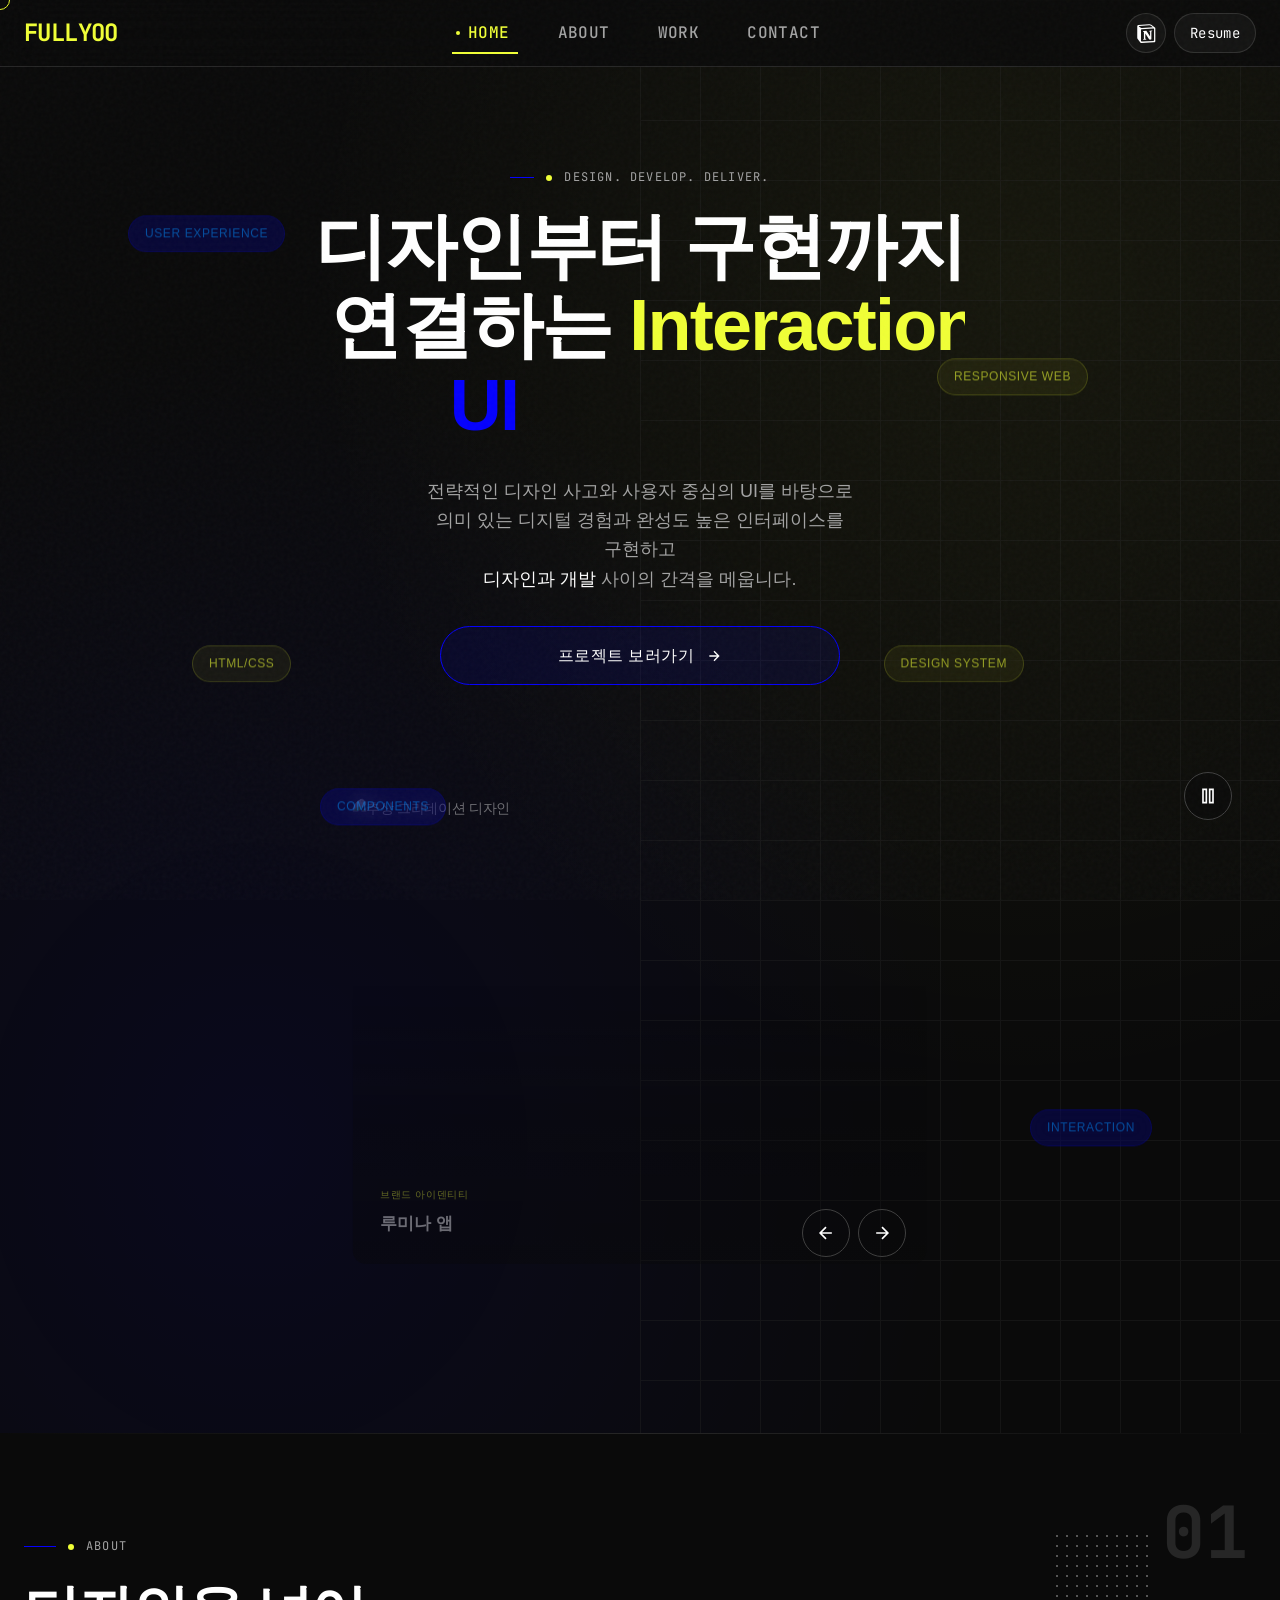
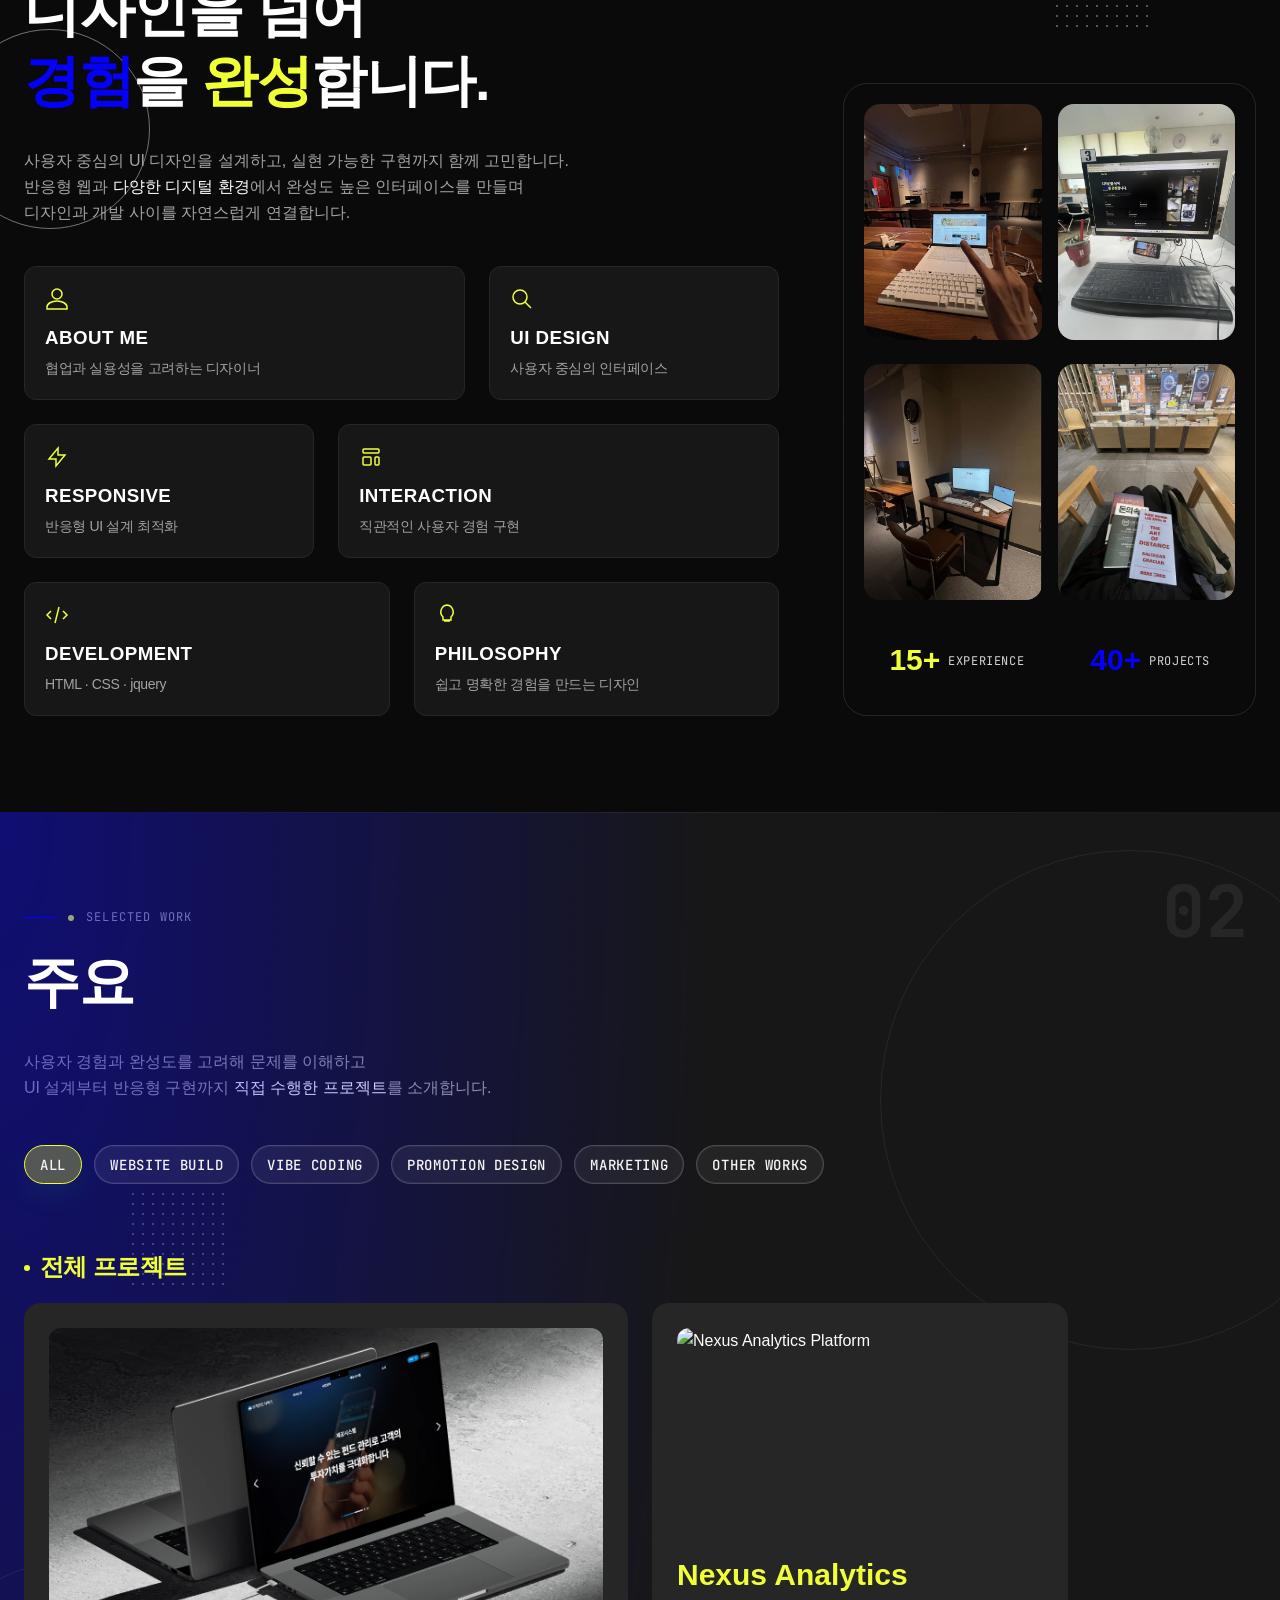
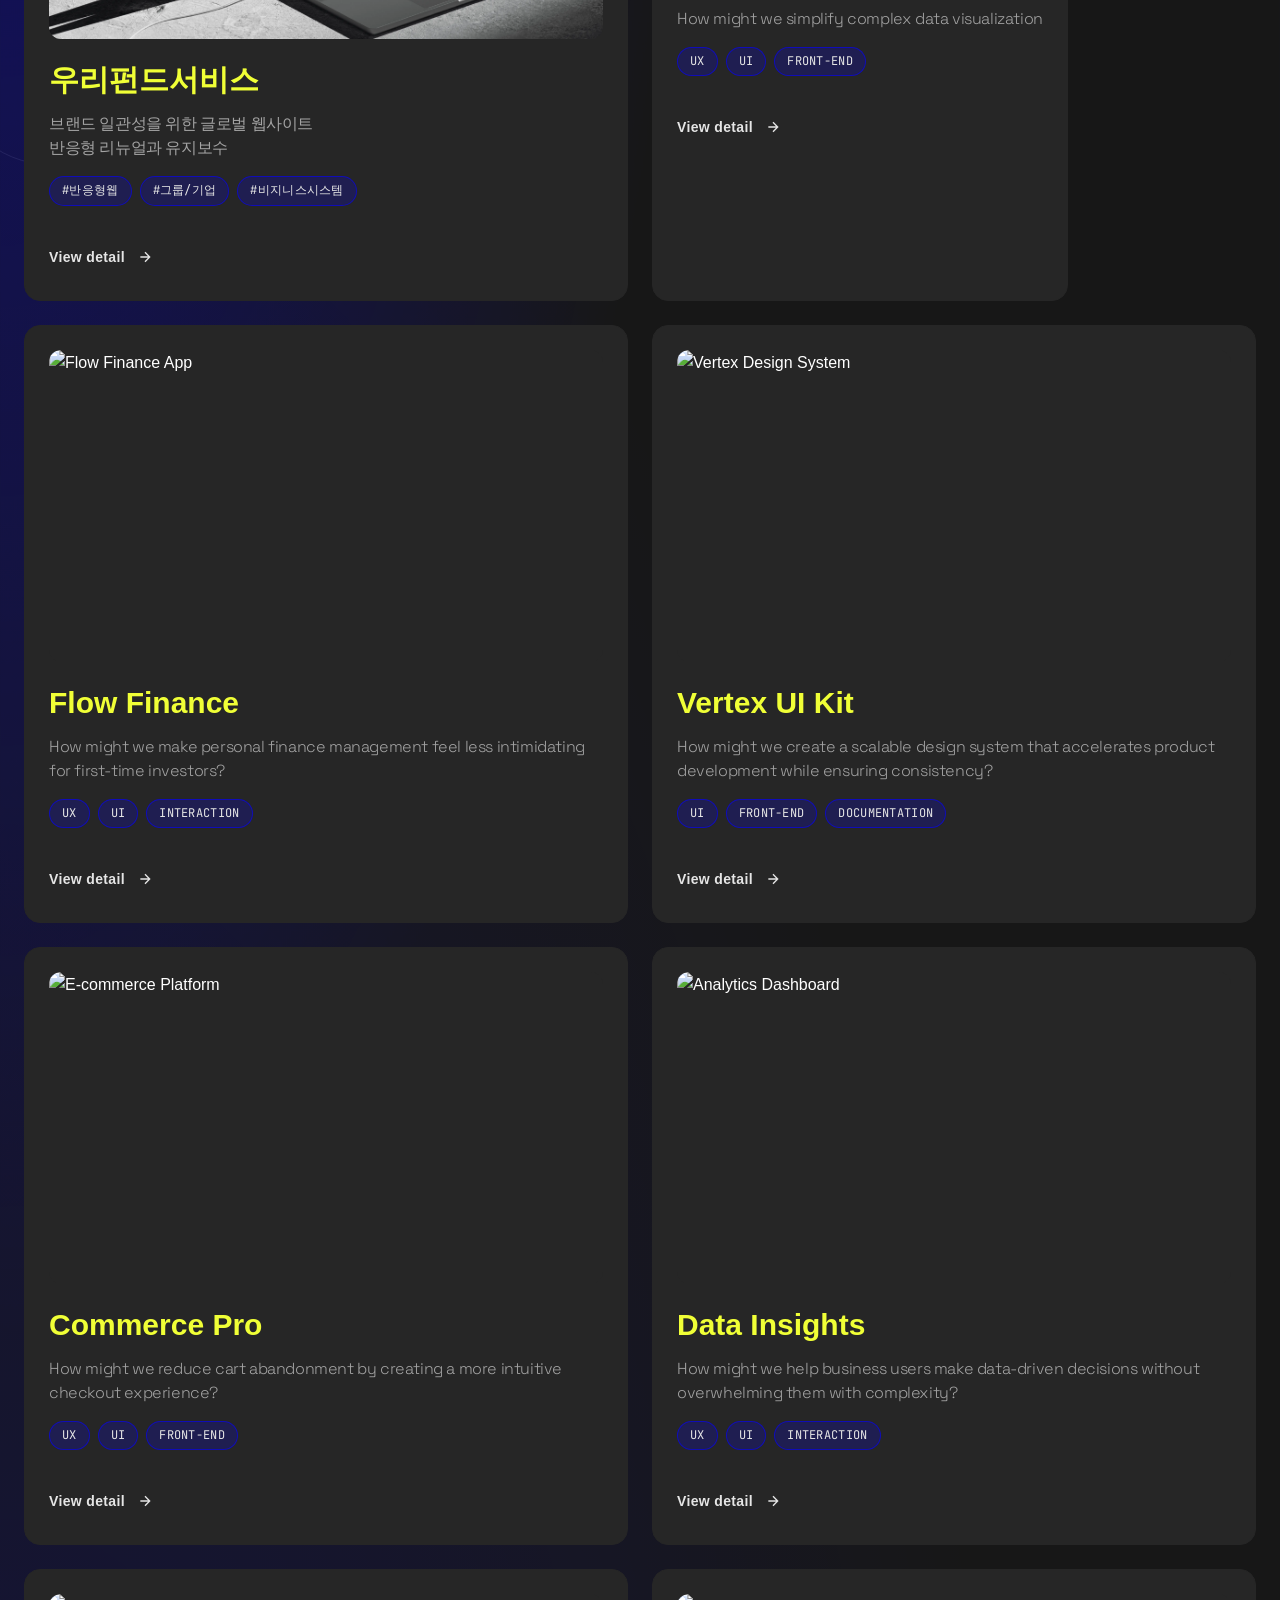
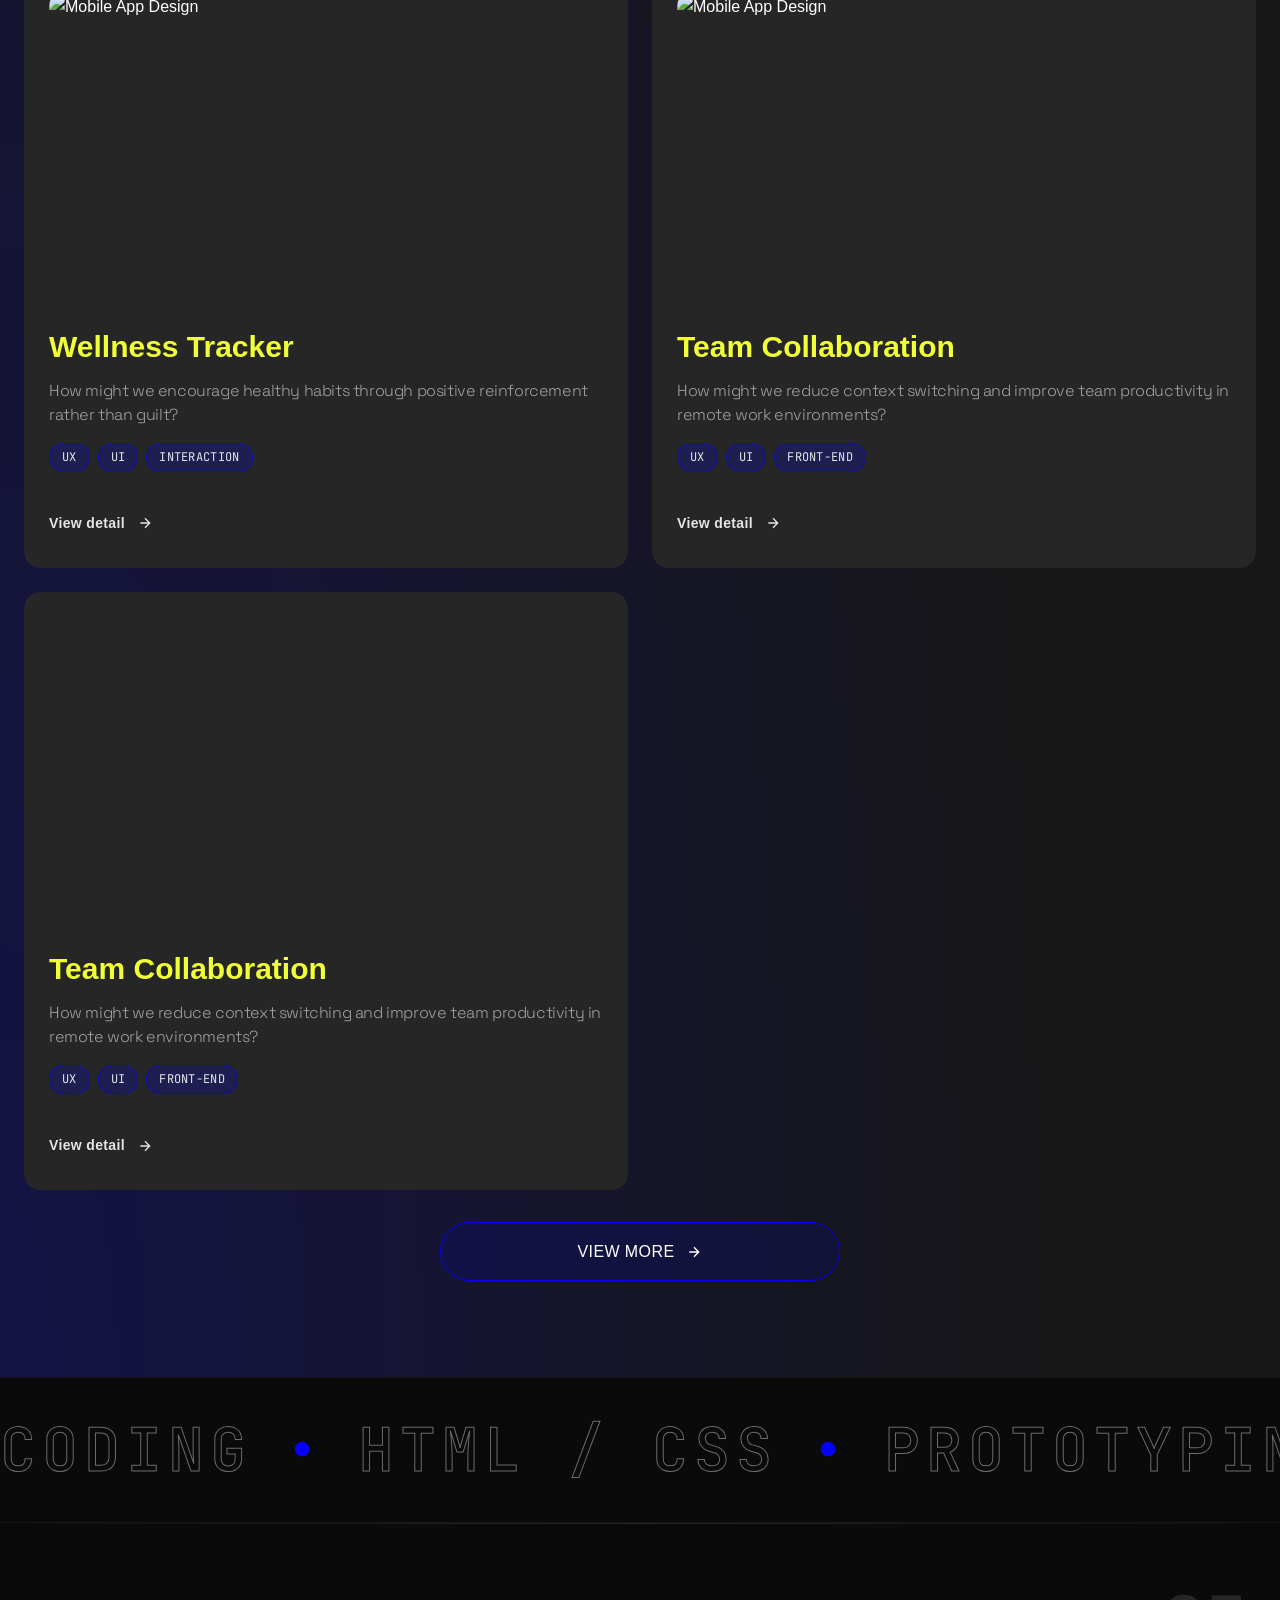
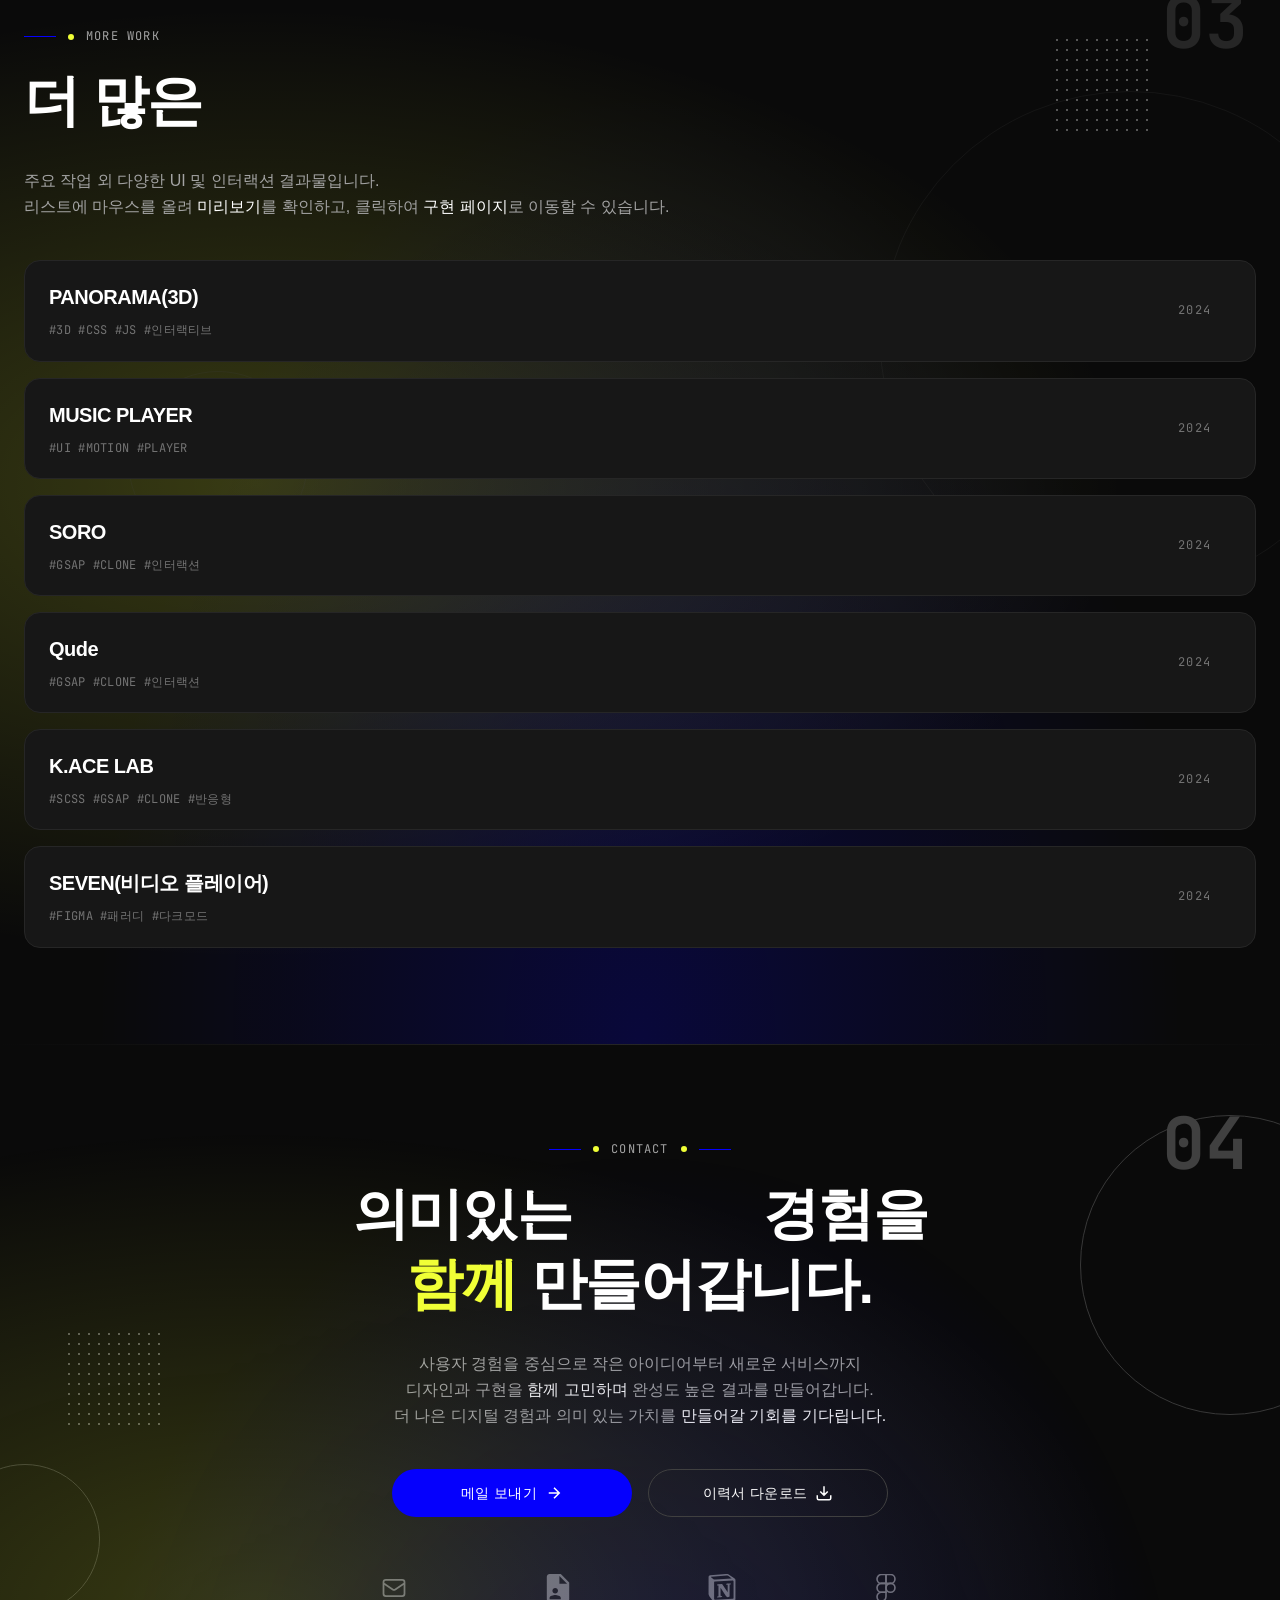
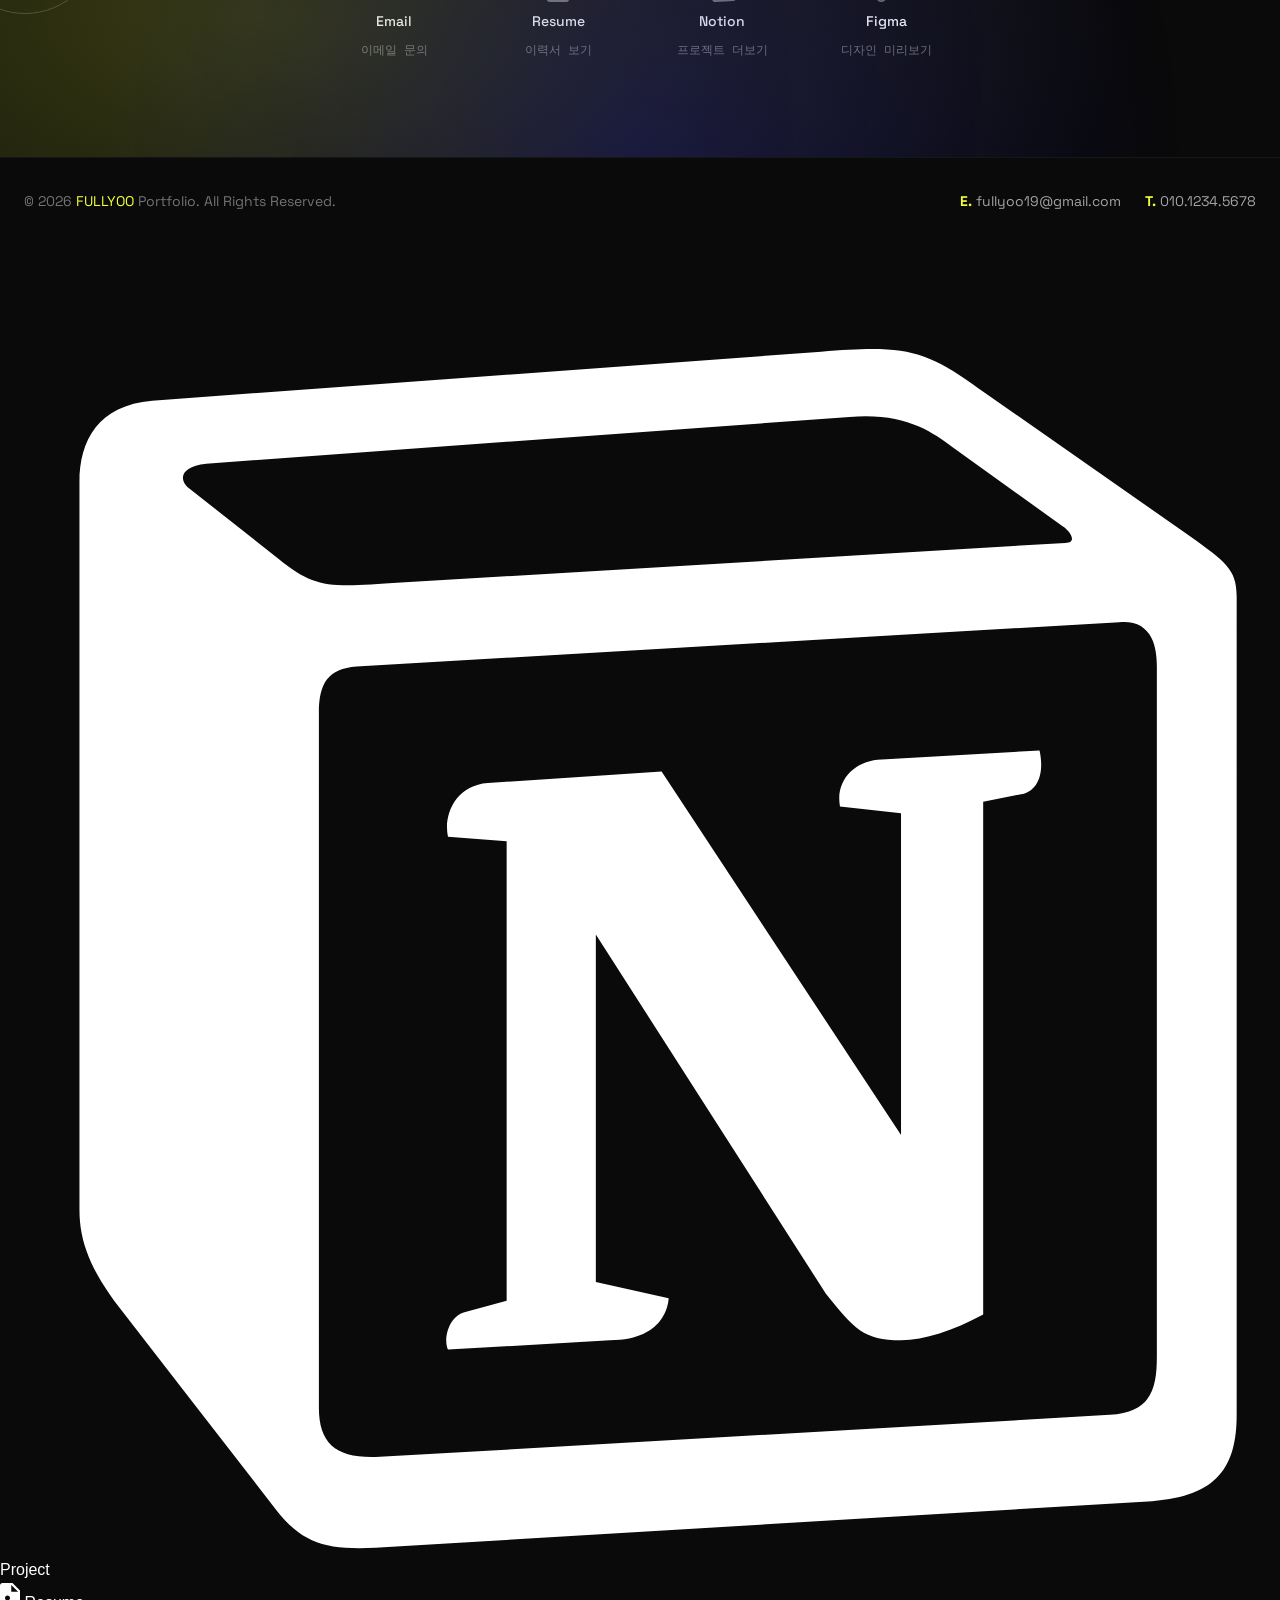
==== index.html @ 5c088406 "헤더, 풋터 수정" ====
<!DOCTYPE html>
<html lang="ko">

<head>
    <meta charset="UTF-8">
    <meta name="viewport" content="width=device-width, initial-scale=1.0">
    <meta name="description" content="UI Design 포트폴리오 - 전략적 디자인 사고와 매끄러운 인터랙션을 통해 의미 있는 디지털 경험을 만듭니다.">
    <meta name="keywords" content="UI Design, 포트폴리오, 웹 디자인, 인터랙션 디자인, 사용자 경험">
    <meta name="author" content="Designer Name">

    <!-- ================== Open Graph 메타 태그 (SNS 공유: Facebook, Kakao 등) ================== -->
    <!-- Open Graph -->
    <meta property="og:title" content="UI Design 포트폴리오 : Fullyoo Portfolio">
    <meta property="og:description" content="사용자 중심의 UI를 바탕으로 디자인과 개발 사이를 연결합니다.">
    <meta property="og:type" content="website">
    <meta property="og:url" content="https://port-fully.netlify.app/">
    <meta property="og:image" content="https://port-fully.netlify.app/assets/images/og-image.jpg">
    <meta property="og:image:width" content="1200">
    <meta property="og:image:height" content="630">
    <meta property="og:image:alt" content="UI Design 포트폴리오 : Fullyoo Portfolio">
    <meta property="og:site_name" content="UI Design 포트폴리오 : Fullyoo Portfolio">
    <meta property="og:locale" content="ko_KR">


    <!-- ================== 아이콘 및 리소스 링크 ================== -->
    <!-- Favicon -->
    <link rel="icon" href="/assets/images/favicon.ico" type="image/x-icon">
    <link rel="icon" href="/assets/images/favicon.png" type="image/png">
    <link rel="icon" href="/assets/images/favicon.svg" type="image/svg+xml">

    <!-- Apple Touch Icon (iOS 전용) -->
    <link rel="apple-touch-icon" href="/assets/images/favicon.png">
    <link rel="manifest" href="/site.webmanifest">

    <!-- Preconnect for Performance -->
    <link rel="preconnect" href="https://fonts.googleapis.com">
    <link rel="preconnect" href="https://fonts.gstatic.com" crossorigin>
    <link rel="preconnect" href="https://cdn.jsdelivr.net">

    <!-- Stylesheets -->
    <link rel="stylesheet" href="/assets/css/reset.css">
    <link rel="stylesheet" href="/assets/css/variables.css">
    <link rel="stylesheet" href="/assets/css/common.css">
    <link rel="stylesheet" href="/assets/css/header.css">
    <link rel="stylesheet" href="/assets/css/footer.css">
    <link rel="stylesheet" href="/assets/css/hero.css">
    <link rel="stylesheet" href="/assets/css/about.css">
    <link rel="stylesheet" href="/assets/css/works.css">
    <link rel="stylesheet" href="/assets/css/selectedWorks.css">
    <link rel="stylesheet" href="/assets/css/contact.css">
    <link rel="stylesheet" href="/assets/css/floatingMenu.css">

    <!-- Swiper CSS -->
    <link rel="stylesheet" href="https://cdn.jsdelivr.net/npm/swiper@11/swiper-bundle.min.css">

    <!--aos  -->
    <link href="https://unpkg.com/aos@2.3.1/dist/aos.css" rel="stylesheet">

    <title>UI Design | 포트폴리오</title>
</head>

<body>
    <!-- Noise Overlay -->
    <div class="noise-overlay" aria-hidden="true"></div>

    <!-- Custom Cursor (Desktop Only) -->
    <div class="cursor" id="cursor" aria-hidden="true"></div>

    <!-- Header / Navigation -->
    <header class="header" id="header">
        <div class="header__container">
            <!-- Logo / Brand -->
            <h1 class="header__logo">
                <a href="/" class="header__logo-link" data-scroll-to="hero">
                    <span class="header__logo-text">Fullyoo</span>
                </a>
            </h1>

            <!-- Navigation Menu -->
            <nav class="header__nav" aria-label="메인 네비게이션">
                <ul class="header__nav-list">
                    <li class="header__nav-item">
                        <a href="/index.html" class="header__nav-link" data-scroll-to="hero">
                            <span class="header__nav-text">Home</span>
                        </a>
                    </li>
                    <li class="header__nav-item">
                        <a href="/index.html#about" class="header__nav-link" data-scroll-to="about">
                            <span class="header__nav-text">About</span>
                        </a>
                    </li>
                    <li class="header__nav-item">
                        <a href="/index.html#works" class="header__nav-link" data-scroll-to="works">
                            <span class="header__nav-text">Work</span>
                        </a>
                    </li>
                    <li class="header__nav-item">
                        <a href="/index.html#contact" class="header__nav-link" data-scroll-to="contact">
                            <span class="header__nav-text">Contact</span>
                        </a>
                    </li>
                </ul>
            </nav>

            <div class="header__actions" aria-label="빠른 링크">
                <div class="header__action-group">
                    <a href="https://notion.so" class="header__action-link header__action-link--icon" target="_blank"
                        rel="noopener noreferrer" aria-label="Notion 바로가기">
                        <span class="header__action-icon">
                            <svg class="icon" xmlns="http://www.w3.org/2000/svg" viewBox="0 0 32 32"
                                fill="currentColor">
                                <path
                                    d="M20.5301 2.04318C22.5838 1.86808 23.1124 1.98541 24.4031 2.91757L29.7421 6.64778C30.623 7.28918 30.9167 7.46383 30.9167 8.16301V28.6217C30.9167 29.9039 30.4468 30.6622 28.804 30.7782L9.38127 31.944C8.14822 32.0025 7.56137 31.8279 6.9156 31.0114L2.98396 25.9405C2.27951 25.0072 1.98647 24.3088 1.98645 23.492V5.30687C1.98645 4.25835 2.45646 3.38365 3.80508 3.26754L20.5301 2.04318ZM28.9214 9.91165C28.9214 9.15462 28.6285 8.74625 27.9818 8.80449L8.91064 9.91165C8.20688 9.97045 7.9722 10.3204 7.9722 11.0779V28.4466C7.97222 29.3801 8.44147 29.7293 9.49759 29.6715L27.7471 28.6217C28.8037 28.5641 28.9214 27.922 28.9214 27.1636V9.91165ZM25.988 12.0096C26.1051 12.5347 25.988 13.0592 25.4588 13.1182L24.5795 13.2926V26.1151C23.816 26.5231 23.1122 26.7563 22.5256 26.7563C21.5863 26.7563 21.351 26.4646 20.6475 25.5908L14.8959 16.6149V25.2992L16.7158 25.7076C16.7158 25.7076 16.7159 26.7563 15.2475 26.7563L11.1994 26.9897C11.0818 26.7563 11.1995 26.1739 11.6101 26.0571L12.6664 25.7662V14.2837L11.1997 14.1668C11.0822 13.6417 11.3751 12.8847 12.1972 12.8259L16.5398 12.5349L22.5256 21.6277V13.5839L20.9993 13.4098C20.8821 12.7679 21.351 12.3018 21.9379 12.244L25.988 12.0096ZM23.816 4.43331C23.2877 4.02552 22.5835 3.55846 21.2343 3.67528L5.15507 4.84121C4.56875 4.89903 4.45158 5.19046 4.68509 5.42409L6.97519 7.23083C7.91323 7.98837 8.26511 7.93069 10.0265 7.81388L26.632 6.82259C26.9842 6.82259 26.6915 6.47348 26.5739 6.41536L23.816 4.43331Z"
                                    fill="var(--notion-logo-fill, var(--color-black))">
                                </path>
                            </svg>
                        </span>
                    </a>
                    <a href="https://notion.so" class="header__action-popover" target="_blank" rel="noopener noreferrer"
                        role="tooltip">
                        Works
                    </a>
                </div>
                <a href="#contact" class="header__action-link header__action-link--support" data-scroll-to="contact">
                    <span class="header__action-text">Resume</span>
                </a>
            </div>

            <!-- Mobile Menu Toggle -->
            <button class="header__menu-toggle" aria-label="메뉴 열기/닫기" aria-expanded="false">
                <span class="header__menu-toggle-line"></span>
                <span class="header__menu-toggle-line"></span>
                <span class="header__menu-toggle-line"></span>
            </button>
        </div>
    </header>

    <!-- Main Content -->
    <main id="main-content">

        <!-- ========== HERO SECTION ========== -->
        <section class="hero" id="hero" data-section="hero">
            <!-- Background Decorations -->
            <div class="hero__deco hero__deco--grid" aria-hidden="true"></div>
            <div class="hero__deco hero__deco--line" aria-hidden="true"></div>

            <!-- Floating Keywords -->
            <div class="hero__keywords" aria-hidden="true">
                <span class="hero__keyword mo">User Experience</span>
                <span class="hero__keyword mo">Responsive web</span>
                <span class="hero__keyword">Design System</span>
                <span class="hero__keyword">Interaction</span>
                <span class="hero__keyword">Components</span>
                <span class="hero__keyword">HTML/CSS</span>
                <!-- <span class="hero__keyword">Prototype</span> -->
            </div>

            <!-- Content Area-->
            <div class="hero__content">
                <!-- Label / Eyebrow -->
                <div class="hero__label">
                    <span class="hero__label-dot"></span>
                    <span>Design. Develop. Deliver.</span>
                    <!-- <span class="hero__label-dot"></span> -->
                </div>

                <!-- Main Title -->
                <h2 class="hero__title">
                    <span class="hero__title-line">
                        <span class="hero__title-text">디자인부터 구현까지</span>
                    </span>
                    <span class="hero__title-line">
                        <span class="hero__title-text">연결하는
                            <span class="hero__title-highlight hero__title-highlight--cycle"
                                data-rotating-words="Interaction,Responsive,Components, Experience">Interaction</span>
                        </span><br>
                        <span class="hero__title-text add">UI</span> <span class="hero__title-highlight">Designer</span>

                    </span>
                    <!-- <span class="hero__title-line">
                        <span class="hero__title-text add">UI Designer.</span>
                    </span> -->
                </h2>

                <!-- Subtitle -->
                <p class="hero__subtitle">
                    전략적인 디자인 사고와 사용자 중심의 UI를 바탕으로<br>
                    의미 있는 디지털 경험과 완성도 높은 인터페이스를 구현하고<br>
                    <strong>디자인과 개발</strong> 사이의 간격을 메웁니다.
                </p>

                <!-- CTA Area -->
                <div class="hero__cta">
                    <a href="#works" class="hero__cta-btn">
                        <span>프로젝트 보러가기</span>
                        <svg class="hero__cta-btn-icon" viewBox="0 0 24 24" fill="none" stroke="currentColor"
                            stroke-width="2">
                            <path d="M5 12h14M12 5l7 7-7 7" />
                        </svg>
                    </a>
                    <button class="hero__scroll" aria-label="다음 섹션으로 스크롤">
                        <span class="hero__scroll-line"></span>
                        <span>스크롤</span>
                    </button>
                </div>
            </div>

            <!-- Visual Area-->
            <div class="hero__visual">
                <!-- Progress Counter -->
                <div class="hero__progress">
                    <span class="hero__progress-current">01</span>
                    <span>/</span>https://images.unsplash.com/photo-1507003211169-0a1dd7228f2d?w=600&q=80
                    <span class="hero__progress-total">04</span>
                </div>

                <!-- Autoplay Control -->
                <button class="hero__autoplay-btn" aria-label="자동 재생 제어">
                    <svg class="hero__autoplay-icon hero__autoplay-icon--play" viewBox="0 0 24 24" fill="none"
                        stroke="currentColor" stroke-width="2">
                        <path d="M6 4h4v16H6V4zM14 4h4v16h-4V4z" />
                    </svg>
                    <svg class="hero__autoplay-icon hero__autoplay-icon--pause" viewBox="0 0 24 24" fill="none"
                        stroke="currentColor" stroke-width="2">
                        <path d="M5 3l14 9-14 9V3z" />
                    </svg>
                </button>

                <!-- Swiper Container -->
                <div class="hero__swiper swiper">
                    <div class="swiper-wrapper">
                        <!-- Slide 1 -->
                        <div class="swiper-slide hero__slide">
                            <div class="hero__slide-inner">
                                <img src="https://images.unsplash.com/photo-1618005182384-a83a8bd57fbe?w=800&q=80"
                                    alt="추상 그라데이션 디자인" class="hero__slide-image" loading="eager">
                                <img src="https://images.unsplash.com/photo-1783855191171-298c1ac458f5?w=800&q=80"
                                    alt="추상 그라데이션 디자인" class="hero__slide-image-mo" loading="eager">
                                <div class="hero__slide-overlay">
                                    <span class="hero__slide-category">브랜드 아이덴티티</span>
                                    <h3 class="hero__slide-title">루미나 앱</h3>
                                </div>
                            </div>
                        </div>

                        <!-- Slide 2 -->
                        <div class="swiper-slide hero__slide">
                            <div class="hero__slide-inner">
                                <img src="https://plus.unsplash.com/premium_vector-1749556266664-b7b3f1ca7755?w=800&q=80"
                                    alt="모던 UI 디자인" class="hero__slide-image" loading="lazy">
                                <div class="hero__slide-overlay">
                                    <span class="hero__slide-category">웹 디자인</span>
                                    <h3 class="hero__slide-title">넥서스 플랫폼</h3>
                                </div>
                            </div>
                        </div>

                        <!-- Slide 3 -->
                        <div class="swiper-slide hero__slide">
                            <div class="hero__slide-inner">
                                <img src="https://images.unsplash.com/photo-1558591710-4b4a1ae0f04d?w=800&q=80"
                                    alt="창의적 추상 아트" class="hero__slide-image" loading="lazy">
                                <div class="hero__slide-overlay">
                                    <span class="hero__slide-category">모바일 앱</span>
                                    <h3 class="hero__slide-title">플로우 파이낸스</h3>
                                </div>
                            </div>
                        </div>

                        <!-- Slide 4 -->
                        <div class="swiper-slide hero__slide">
                            <div class="hero__slide-inner">
                                <img src="https://images.unsplash.com/photo-1614850523459-c2f4c699c52e?w=800&q=80"
                                    alt="기하학적 디자인 패턴" class="hero__slide-image" loading="lazy">
                                <div class="hero__slide-overlay">
                                    <span class="hero__slide-category">디자인 시스템</span>
                                    <h3 class="hero__slide-title">버텍스 UI</h3>
                                </div>
                            </div>
                        </div>
                    </div>
                </div>

                <!-- Swiper Pagination -->
                <div class="hero__swiper-pagination"></div>

                <!-- Swiper Navigation -->
                <div class="hero__swiper-nav">
                    <button class="hero__swiper-btn hero__swiper-btn--prev" aria-label="이전 슬라이드">
                        <svg viewBox="0 0 24 24" fill="none" stroke="currentColor" stroke-width="2">
                            <path d="M19 12H5M12 19l-7-7 7-7" />
                        </svg>
                    </button>
                    <button class="hero__swiper-btn hero__swiper-btn--next" aria-label="다음 슬라이드">
                        <svg viewBox="0 0 24 24" fill="none" stroke="currentColor" stroke-width="2">
                            <path d="M5 12h14M12 5l7 7-7 7" />
                        </svg>
                    </button>
                </div>
            </div>
        </section>

        <!-- ========== ABOUT SECTION ========== -->
        <section class="main-section about" id="about" data-section="about">
            <div class="main-section__container">
                <!-- Section Number (Decorative) -->
                <span class="about__number" aria-hidden="true">01</span>
                <!-- Decorative Elements -->
                <div class="about__deco about__deco--dots" aria-hidden="true"></div>
                <div class="about__deco about__deco--circle" aria-hidden="true"></div>

                <!-- container -->
                <div class="about__container">
                    <!-- Content Area (Left) -->
                    <div class="about__content">

                        <!-- Section Header -->
                        <div class="about__header">
                            <div class="about__label">
                                <span class="hero__label-dot"></span>
                                <span>ABOUT</span>
                            </div>
                            <h2 class="about__title">
                                <span class="about__title-line">
                                    <span class="about__title-text">디자인을 넘어</span>
                                </span>
                                <span class="about__title-line">
                                    <span class="about__title-text">
                                        <span class="about__statement-highlight">경험</span>을 <span
                                            class="about__statement-highlight add">완성</span>합니다.
                                    </span>
                                </span>
                            </h2>
                            <!-- Description -->
                            <p class="about__description">
                                사용자 중심의 UI 디자인을 설계하고,
                                실현 가능한 구현까지 함께 고민합니다. <br>
                                반응형 웹과 <strong>다양한 디지털 환경</strong>에서
                                완성도 높은 인터페이스를 만들며<br>
                                디자인과 개발 사이를 자연스럽게 연결합니다.
                            </p>
                        </div>

                        <!-- Keywords Grid -->
                        <div class="about__keywords">
                            <!-- Keyword 1 -->
                            <div class="about__keyword about__keyword--expandable">
                                <svg class="about__keyword-icon" viewBox="0 0 24 24" fill="none" stroke="currentColor"
                                    stroke-width="1.5">
                                    <path
                                        d="M12 12c2.761 0 5-2.239 5-5s-2.239-5-5-5-5 2.239-5 5 2.239 5 5 5zM2 20c0-3.314 4.686-6 10-6s10 2.686 10 6v2H2v-2z" />
                                </svg>
                                <h3 class="about__keyword-title">ABOUT ME</h3>
                                <p class="about__keyword-desc">협업과 실용성을 고려하는 디자이너</p>
                            </div>
                            <!-- Keyword 2 -->
                            <div class="about__keyword about__keyword--expandable">
                                <svg class="about__keyword-icon" viewBox="0 0 24 24" fill="none" stroke="currentColor"
                                    stroke-width="1.5">
                                    <path d="M21 21l-6-6m2-5a7 7 0 11-14 0 7 7 0 0114 0z" />
                                </svg>
                                <h3 class="about__keyword-title">UI Design</h3>
                                <p class="about__keyword-desc">사용자 중심의 인터페이스</p>
                            </div>

                            <!-- Keyword 3 -->
                            <div class="about__keyword about__keyword--expandable">
                                <svg class="about__keyword-icon" viewBox="0 0 24 24" fill="none" stroke="currentColor"
                                    stroke-width="1.5">
                                    <path d="M13 10V3L4 14h7v7l9-11h-7z" />
                                </svg>
                                <h3 class="about__keyword-title">Responsive</h3>
                                <p class="about__keyword-desc">반응형 UI 설계 최적화</p>
                            </div>

                            <!-- Keyword 4 -->
                            <div class="about__keyword about__keyword--expandable">
                                <svg class="about__keyword-icon" viewBox="0 0 24 24" fill="none" stroke="currentColor"
                                    stroke-width="1.5">
                                    <path
                                        d="M4 5a1 1 0 011-1h14a1 1 0 011 1v2a1 1 0 01-1 1H5a1 1 0 01-1-1V5zM4 13a1 1 0 011-1h6a1 1 0 011 1v6a1 1 0 01-1 1H5a1 1 0 01-1-1v-6zM16 13a1 1 0 011-1h2a1 1 0 011 1v6a1 1 0 01-1 1h-2a1 1 0 01-1-1v-6z" />
                                </svg>
                                <h3 class="about__keyword-title">Interaction</h3>
                                <p class="about__keyword-desc">직관적인 사용자 경험 구현</p>
                            </div>

                            <!-- Keyword 5 -->
                            <div class="about__keyword about__keyword--expandable">
                                <svg class="about__keyword-icon" viewBox="0 0 24 24" fill="none" stroke="currentColor"
                                    stroke-width="1.5">
                                    <path d="M10 20l4-16m4 4l4 4-4 4M6 16l-4-4 4-4" />
                                </svg>
                                <h3 class="about__keyword-title">Development</h3>
                                <p class="about__keyword-desc">HTML · CSS · jquery</p>
                            </div>

                            <!-- Keyword 6 -->
                            <div class="about__keyword  about__keyword--expandable">
                                <svg class="about__keyword-icon" viewBox="0 0 24 24" fill="none" stroke="currentColor"
                                    stroke-width="1.5">
                                    <path d="M9 18h6M12 2a7 7 0 00-4 12v3h8v-3a7 7 0 00-4-12z" />
                                </svg>
                                <h3 class="about__keyword-title">Philosophy</h3>
                                <p class="about__keyword-desc">쉽고 명확한 경험을 만드는 디자인</p>
                            </div>


                        </div>
                    </div>

                    <!-- Visual Area (Right) -->
                    <div class="about__visual">

                        <!-- Profile Image -->
                        <div class="about__image-wrapper">
                            <div class="about__image-frame" aria-hidden="true"></div>

                            <div class="about__media-stage" aria-label="포트폴리오 미디어 갤러리">
                                <div class="about__media-item">
                                    <img src="assets/images/about_img_01.webp" alt="디자이너 프로필 사진" class="about__image"
                                        loading="lazy">
                                </div>
                                <div class="about__media-item">
                                    <video class="about__video" autoplay muted loop playsinline
                                        poster="assets/images/about_img_03.webp">
                                        <source src="assets/images/about_mv.mp4" type="video/mp4">
                                    </video>
                                </div>
                                <div class="about__media-item">
                                    <video class="about__video" autoplay muted loop playsinline
                                        poster="assets/images/about_img_05.webp">
                                        <source src="assets/images/about_mv_01.mp4" type="video/mp4">
                                    </video>
                                </div>
                                <div class="about__media-item">
                                    <img src="assets/images/about_img_06.webp" alt="디자인 워크플로우 이미지" class="about__image"
                                        loading="lazy">
                                </div>
                            </div>

                            <!-- Floating Stats -->
                            <div class="about__stats">
                                <div class="about__stat">
                                    <span class="about__stat-number">15+</span>
                                    <span class="about__stat-label">Experience</span>
                                </div>
                                <div class="about__stat">
                                    <span class="about__stat-number add">40+</span>
                                    <span class="about__stat-label">Projects</span>
                                </div>
                            </div>
                        </div>
                    </div>
                </div>
            </div>
        </section>

        <!-- ========== WORKS SECTION ========== -->
        <section class="main-section works" id="works" data-section="works">
            <div class="main-section__container">
                <!-- Section Number (Decorative) -->
                <span class="works__number" aria-hidden="true">02</span>
                <!-- Decorative Elements -->
                <div class="works__deco works__deco--dots" aria-hidden="true"></div>
                <div class="works__deco works__deco--circle-sm" aria-hidden="true"></div>
                <!-- <div class="works__deco works__deco--circle" aria-hidden="true"></div> -->
                <div class="works__deco works__deco--circle-md" aria-hidden="true"></div>

                <!-- Background -->
                <div class="works__bg" aria-hidden="true"></div>

                <!-- Section Header -->
                <div class="works__header">
                    <div class="works__label">
                        <span class="hero__label-dot"></span>
                        <span>selected work</span>
                    </div>

                    <h2 class="works__title">
                        <span class="works__title-line">주요
                            <span class="works__title-highlight">프로젝트</span>
                        </span>

                    </h2>
                    <!-- <h2 class="works__title">
                        <span class="works__title-line">주요
                            <span class="works__title-highlight text-uppercase">작업물</span>을
                        </span>
                        <span class="works__title-line"> 소개합니다.</span>
                    </h2> -->
                    <!-- <h2 class="works__title">
                        <span class="works__title-line">
                            <span class="works__title-text">디자인으로</span>
                            <span class="about__statement-highlight add">구현</span>한
                        </span>
                        <span class="works__title-line">

                            <span class="works__title-highlight">작업물</span>을 소개합니다.
                        </span>
                    </h2> -->


                    <!-- Description -->
                    <p class="works__description">
                        사용자 경험과 완성도를 고려해 문제를 이해하고<br>
                        UI 설계부터 반응형 구현까지
                        <strong>직접 수행한 프로젝트</strong>를 소개합니다.
                    </p>
                </div>

                <div class="works__tabs" role="tablist" aria-label="Works category tabs">
                    <button type="button" class="works__tab works__tab--active" data-filter="all" data-label="전체 프로젝트"
                        role="tab" aria-selected="true">All</button>
                    <button type="button" class="works__tab" data-filter="website-build" data-label="웹사이트 구축" role="tab"
                        aria-selected="false">Website Build</button>
                    <button type="button" class="works__tab" data-filter="vibe-coding" data-label="바이브 코딩" role="tab"
                        aria-selected="false">Vibe
                        Coding</button>
                    <button type="button" class="works__tab" data-filter="promotion-design" data-label="프로모션 디자인"
                        role="tab" aria-selected="false">Promotion Design</button>
                    <button type="button" class="works__tab" data-filter="marketing" data-label="마케팅 프로젝트" role="tab"
                        aria-selected="false">Marketing</button>
                    <button type="button" class="works__tab" data-filter="other-works" data-label="기타 작업물" role="tab"
                        aria-selected="false">Other Works</button>
                    <p class="works__tabs-label" aria-live="polite">전체 프로젝트</p>
                </div>

                <!-- Swiper Container -->
                <div class="works__swiper-container">
                    <div class="works__swiper swiper">
                        <div class="swiper-wrapper">
                            <!-- Project 1 -->
                            <div class="swiper-slide works__slide" data-filter="vibe-coding">
                                <article class="works__card">
                                    <div class="works__card-image">
                                        <img src="/assets/images/case_01_1_1.webp" class="works__card-img"
                                            loading="lazy">
                                    </div>
                                    <!-- <div class="works-video">
                                        <video autoplay muted loop playsinline preload="auto">
                                            <source src="/assets/images/work_01.mp4" type="video/mp4">
                                        </video>
                                    </div> -->
                                    <div class="works__card-content">
                                        <h3 class="works__card-title">우리펀드서비스</h3>
                                        <p class="works__card-description">
                                            브랜드 일관성을 위한 글로벌 웹사이트 <br>반응형 리뉴얼과 유지보수
                                        </p>
                                        <div class="works__card-roles">
                                            <span class="works__card-role">#반응형웹</span>
                                            <span class="works__card-role">#그룹/기업</span>
                                            <span class="works__card-role">#비지니스시스템</span>
                                        </div>
                                        <a href="./works/case-study.html" target="_black" class="works__card-cta">
                                            <span>View detail</span>
                                            <svg class="works__card-cta-icon" viewBox="0 0 24 24" fill="none"
                                                stroke="currentColor" stroke-width="2">
                                                <path d="M5 12h14M12 5l7 7-7 7" />
                                            </svg>
                                        </a>
                                    </div>
                                </article>
                            </div>

                            <!-- Project 2 -->
                            <div class="swiper-slide works__slide" data-filter="website-build">
                                <article class="works__card">
                                    <div class="works__card-image">
                                        <img src="https://images.unsplash.com/photo-1460925895917-afdab827c52f?w=800&q=80"
                                            alt="Nexus Analytics Platform" class="works__card-img" loading="lazy">
                                    </div>
                                    <div class="works__card-content">
                                        <h3 class="works__card-title">Nexus Analytics</h3>
                                        <p class="works__card-description">
                                            How might we simplify complex data visualization
                                        </p>
                                        <div class="works__card-roles">
                                            <span class="works__card-role">UX</span>
                                            <span class="works__card-role">UI</span>
                                            <span class="works__card-role">Front-end</span>
                                        </div>
                                        <a href="./works/case-study.html" target="_black" class="works__card-cta">
                                            <span>View detail</span>
                                            <svg class="works__card-cta-icon" viewBox="0 0 24 24" fill="none"
                                                stroke="currentColor" stroke-width="2">
                                                <path d="M5 12h14M12 5l7 7-7 7" />
                                            </svg>
                                        </a>
                                    </div>
                                </article>
                            </div>

                            <!-- Project 3 -->
                            <div class="swiper-slide works__slide" data-filter="marketing">
                                <article class="works__card">
                                    <div class="works__card-image">
                                        <img src="https://images.unsplash.com/photo-1563013544-824ae1b704d3?w=800&q=80"
                                            alt="Flow Finance App" class="works__card-img" loading="lazy">
                                    </div>
                                    <div class="works__card-content">
                                        <h3 class="works__card-title">Flow Finance</h3>
                                        <p class="works__card-description">
                                            How might we make personal finance management feel less intimidating for
                                            first-time investors?
                                        </p>
                                        <div class="works__card-roles">
                                            <span class="works__card-role">UX</span>
                                            <span class="works__card-role">UI</span>
                                            <span class="works__card-role">Interaction</span>
                                        </div>
                                        <a href="./works/case-study.html" target="_black" class="works__card-cta">
                                            <span>View detail</span>
                                            <svg class="works__card-cta-icon" viewBox="0 0 24 24" fill="none"
                                                stroke="currentColor" stroke-width="2">
                                                <path d="M5 12h14M12 5l7 7-7 7" />
                                            </svg>
                                        </a>
                                    </div>
                                </article>
                            </div>

                            <!-- Project 4 -->
                            <div class="swiper-slide works__slide" data-filter="other-works">
                                <article class="works__card">
                                    <div class="works__card-image">
                                        <img src="https://images.unsplash.com/photo-1558655146-9f40138edfeb?w=800&q=80"
                                            alt="Vertex Design System" class="works__card-img" loading="lazy">
                                    </div>
                                    <div class="works__card-content">
                                        <h3 class="works__card-title">Vertex UI Kit</h3>
                                        <p class="works__card-description">
                                            How might we create a scalable design system that accelerates product
                                            development while ensuring consistency?
                                        </p>
                                        <div class="works__card-roles">
                                            <span class="works__card-role">UI</span>
                                            <span class="works__card-role">Front-end</span>
                                            <span class="works__card-role">Documentation</span>
                                        </div>
                                        <a href="./works/case-study.html" target="_black" class="works__card-cta">
                                            <span>View detail</span>
                                            <svg class="works__card-cta-icon" viewBox="0 0 24 24" fill="none"
                                                stroke="currentColor" stroke-width="2">
                                                <path d="M5 12h14M12 5l7 7-7 7" />
                                            </svg>
                                        </a>
                                    </div>
                                </article>
                            </div>

                            <!-- Project 5 -->
                            <div class="swiper-slide works__slide" data-filter="website-build">
                                <article class="works__card">
                                    <div class="works__card-image">
                                        <img src="https://images.unsplash.com/photo-1551434678-e076c223a692?w=800&q=80"
                                            alt="E-commerce Platform" class="works__card-img" loading="lazy">
                                    </div>
                                    <div class="works__card-content">
                                        <h3 class="works__card-title">Commerce Pro</h3>
                                        <p class="works__card-description">
                                            How might we reduce cart abandonment by creating a more intuitive checkout
                                            experience?
                                        </p>
                                        <div class="works__card-roles">
                                            <span class="works__card-role">UX</span>
                                            <span class="works__card-role">UI</span>
                                            <span class="works__card-role">Front-end</span>
                                        </div>
                                        <a href="./works/case-study.html" target="_black" class="works__card-cta">
                                            <span>View detail</span>
                                            <svg class="works__card-cta-icon" viewBox="0 0 24 24" fill="none"
                                                stroke="currentColor" stroke-width="2">
                                                <path d="M5 12h14M12 5l7 7-7 7" />
                                            </svg>
                                        </a>
                                    </div>
                                </article>
                            </div>

                            <!-- Project 6 -->
                            <div class="swiper-slide works__slide" data-filter="promotion-design">
                                <article class="works__card">
                                    <div class="works__card-image">
                                        <img src="https://images.unsplash.com/photo-1551288049-bebda4e38f71?w=800&q=80"
                                            alt="Analytics Dashboard" class="works__card-img" loading="lazy">
                                    </div>
                                    <div class="works__card-content">
                                        <h3 class="works__card-title">Data Insights</h3>
                                        <p class="works__card-description">
                                            How might we help business users make data-driven decisions without
                                            overwhelming
                                            them with complexity?
                                        </p>
                                        <div class="works__card-roles">
                                            <span class="works__card-role">UX</span>
                                            <span class="works__card-role">UI</span>
                                            <span class="works__card-role">Interaction</span>
                                        </div>
                                        <a href="./works/case-study.html" target="_black" class="works__card-cta">
                                            <span>View detail</span>
                                            <svg class="works__card-cta-icon" viewBox="0 0 24 24" fill="none"
                                                stroke="currentColor" stroke-width="2">
                                                <path d="M5 12h14M12 5l7 7-7 7" />
                                            </svg>
                                        </a>
                                    </div>
                                </article>
                            </div>

                            <!-- Project 7 -->
                            <div class="swiper-slide works__slide" data-filter="marketing">
                                <article class="works__card">
                                    <div class="works__card-image">
                                        <img src="https://images.unsplash.com/photo-1467232004584-a241de8bcf5d?w=800&q=80"
                                            alt="Mobile App Design" class="works__card-img" loading="lazy">
                                    </div>
                                    <div class="works__card-content">
                                        <h3 class="works__card-title">Wellness Tracker</h3>
                                        <p class="works__card-description">
                                            How might we encourage healthy habits through positive reinforcement rather
                                            than
                                            guilt?
                                        </p>
                                        <div class="works__card-roles">
                                            <span class="works__card-role">UX</span>
                                            <span class="works__card-role">UI</span>
                                            <span class="works__card-role">Interaction</span>
                                        </div>
                                        <a href="./works/case-study.html" target="_black" class="works__card-cta">
                                            <span>View detail</span>
                                            <svg class="works__card-cta-icon" viewBox="0 0 24 24" fill="none"
                                                stroke="currentColor" stroke-width="2">
                                                <path d="M5 12h14M12 5l7 7-7 7" />
                                            </svg>
                                        </a>
                                    </div>
                                </article>
                            </div>

                            <!-- Project 8 -->
                            <div class="swiper-slide works__slide" data-filter="marketing">
                                <article class="works__card">
                                    <div class="works__card-image">
                                        <img src="https://images.unsplash.com/photo-1551650975-87deedd944c3?w=800&q=80"
                                            alt=" Mobile App Design" class="works__card-img" loading="lazy">
                                    </div>
                                    <div class="works__card-content">
                                        <h3 class="works__card-title">Team Collaboration</h3>
                                        <p class="works__card-description">
                                            How might we reduce context switching and improve team productivity in
                                            remote
                                            work environments?
                                        </p>
                                        <div class="works__card-roles">
                                            <span class="works__card-role">UX</span>
                                            <span class="works__card-role">UI</span>
                                            <span class="works__card-role">Front-end</span>
                                        </div>
                                        <a href="./works/case-study.html" target="_black" class="works__card-cta">
                                            <span>View detail</span>
                                            <svg class="works__card-cta-icon" viewBox="0 0 24 24" fill="none"
                                                stroke="currentColor" stroke-width="2">
                                                <path d="M5 12h14M12 5l7 7-7 7" />
                                            </svg>
                                        </a>
                                    </div>
                                </article>
                            </div>
                            <!-- Project 9 -->
                            <div class="swiper-slide works__slide" data-filter="marketing">
                                <article class="works__card">
                                    <div class="works__card-image">
                                        <!-- <img src="https://images.unsplash.com/photo-1551650975-87deedd944c3?w=800&q=80"
                                        alt=" Mobile App Design" class="works__card-img" loading="lazy"> -->

                                        <div class="works-video">
                                            <video autoplay muted loop playsinline preload="auto">
                                                <source src="/assets/images/work_01_1.mp4" type="video/mp4">
                                            </video>
                                        </div>
                                    </div>
                                    <div class="works__card-content">
                                        <h3 class="works__card-title">Team Collaboration</h3>
                                        <p class="works__card-description">
                                            How might we reduce context switching and improve team productivity in
                                            remote
                                            work environments?
                                        </p>
                                        <div class="works__card-roles">
                                            <span class="works__card-role">UX</span>
                                            <span class="works__card-role">UI</span>
                                            <span class="works__card-role">Front-end</span>
                                        </div>
                                        <a href="./works/case-study.html" target="_black" class="works__card-cta">
                                            <span>View detail</span>
                                            <svg class="works__card-cta-icon" viewBox="0 0 24 24" fill="none"
                                                stroke="currentColor" stroke-width="2">
                                                <path d="M5 12h14M12 5l7 7-7 7" />
                                            </svg>
                                        </a>
                                    </div>
                                </article>
                            </div>
                            <!-- //Project 9 -->
                        </div>
                    </div>
                    <!-- CTA Area -->
                    <div class="hero__cta">
                        <a href="#more-works" class="hero__cta-btn">
                            <span>view more</span>
                            <svg class="hero__cta-btn-icon" viewBox="0 0 24 24" fill="none" stroke="currentColor"
                                stroke-width="2">
                                <path d="M5 12h14M12 5l7 7-7 7" />
                            </svg>
                        </a>
                    </div>
                    <!-- //works__swiper-container -->
                </div>
            </div>
        </section>

        <!-- Flowy Text Ticker -->
        <div class="works__ticker" aria-hidden="true">
            <div class="works__ticker-track">
                <span class="works__ticker-item">Coding</span>
                <span class="works__ticker-separator">•</span>
                <span class="works__ticker-item">HTML / CSS</span>
                <span class="works__ticker-separator">•</span>
                <span class="works__ticker-item">Prototyping</span>
                <span class="works__ticker-separator">•</span>
                <span class="works__ticker-item">Design System</span>
                <span class="works__ticker-separator">•</span>
                <span class="works__ticker-item">Interaction</span>
                <span class="works__ticker-separator">•</span>
                <span class="works__ticker-item">Responsive</span>
                <span class="works__ticker-separator">•</span>
                <span class="works__ticker-item">Creative UI</span>
                <span class="works__ticker-separator">•</span>
                <span class="works__ticker-item">User Experience</span>
                <span class="works__ticker-separator">•</span>
                <span class="works__ticker-item">Coding</span>
                <span class="works__ticker-separator">•</span>
                <span class="works__ticker-item">HTML / CSS</span>
                <span class="works__ticker-separator">•</span>
                <span class="works__ticker-item">Prototyping</span>
                <span class="works__ticker-separator">•</span>
                <span class="works__ticker-item">Design System</span>
                <span class="works__ticker-separator">•</span>
                <span class="works__ticker-item">Interaction</span>
                <span class="works__ticker-separator">•</span>
                <span class="works__ticker-item">Responsive</span>
                <span class="works__ticker-separator">•</span>
                <span class="works__ticker-item">Creative UI</span>
                <span class="works__ticker-separator">•</span>
                <span class="works__ticker-item">User Experience</span>
            </div>
        </div>

        <!-- ========== SELECTED WORKS SECTION 주석========== -->


        <!-- ========== MORE WORKS SECTION ========== -->
        <section class="main-section more-works" id="more-works" data-section="more-works">
            <div class="main-section__container">
                <!-- Section Number (Decorative) -->
                <span class="more-works__number" aria-hidden="true">03</span>
                <!-- Decorative Elements -->
                <div class="more-works__deco more-works__deco--dots" aria-hidden="true"></div>
                <div class="more-works__deco more-works__deco--circle-sm" aria-hidden="true"></div>
                <!-- <div class="more-works__deco more-works__deco--circle" aria-hidden="true"></div> -->
                <div class="more-works__deco more-works__deco--circle-md" aria-hidden="true"></div>

                <!-- Section Header -->
                <div class="more-works__header">
                    <div class="more-works__label">
                        <span class="hero__label-dot"></span>
                        <span>more work</span>
                    </div>
                    <!-- <h2 class="more-works__title">
                    <span class="more-works__title-line">More</span>
                    <span class="more-works__title-line"><span class="more-works__title-highlight">WORKS</span></span>
                </h2> -->
                    <h2 class="more-works__title">
                        <span class="more-works__title-line">더 많은
                            <span class="more-works__title-highlight">작업물</span>
                        </span>

                    </h2>
                    <p class="more-works__description">
                        주요 작업 외 다양한 UI 및 인터랙션 결과물입니다.<br>
                        리스트에 마우스를 올려 <strong>미리보기</strong>를 확인하고, 클릭하여 <strong>구현 페이지</strong>로 이동할 수 있습니다.
                    </p>
                </div>

                <div class="more-works__content" data-aos="fade-up" data-aos-delay="400">
                    <ul class="more-works__list">
                        <li class="more-works__item">
                            <a class="more-works__link" href="./works/case-study.html" target="_blank"
                                rel="noreferrer noopener">
                                <div>
                                    <span class="more-works__item-title">PANORAMA(3D)</span>
                                    <span class="more-works__item-tags">#3D #CSS #JS #인터랙티브</span>
                                </div>
                                <span class="more-works__item-year">2024</span>
                            </a>
                            <div class="more-works__preview">
                                <img class="more-works__preview-img"
                                    src="https://images.unsplash.com/photo-1498050108023-c5249f4df085?w=1200&q=80"
                                    alt="Panorama 3D project preview">
                            </div>
                        </li>
                        <li class="more-works__item">
                            <a class="more-works__link" href="./works/case-study.html" target="_blank"
                                rel="noreferrer noopener">
                                <div>
                                    <span class="more-works__item-title">MUSIC PLAYER</span>
                                    <span class="more-works__item-tags">#UI #MOTION #PLAYER</span>
                                </div>
                                <span class="more-works__item-year">2024</span>
                            </a>
                            <div class="more-works__preview">
                                <img class="more-works__preview-img"
                                    src="https://images.unsplash.com/photo-1511671782779-c97d3d27a1d4?w=1200&q=80"
                                    alt="Music player project preview">
                            </div>
                        </li>
                        <li class="more-works__item">
                            <a class="more-works__link" href="./works/case-study.html" target="_blank"
                                rel="noreferrer noopener">
                                <div>
                                    <span class="more-works__item-title">SORO</span>
                                    <span class="more-works__item-tags">#GSAP #CLONE #인터랙션</span>
                                </div>
                                <span class="more-works__item-year">2024</span>
                            </a>
                            <div class="more-works__preview">
                                <img class="more-works__preview-img"
                                    src="https://images.unsplash.com/photo-1504384308090-c894fdcc538d?w=1200&q=80"
                                    alt="Soro project preview">
                            </div>
                        </li>
                        <li class="more-works__item">
                            <a class="more-works__link" href="./works/case-study.html" target="_blank"
                                rel="noreferrer noopener">
                                <div>
                                    <span class="more-works__item-title">Qude</span>
                                    <span class="more-works__item-tags">#GSAP #CLONE #인터랙션</span>
                                </div>
                                <span class="more-works__item-year">2024</span>
                            </a>
                            <div class="more-works__preview">
                                <img class="more-works__preview-img"
                                    src="https://images.unsplash.com/photo-1522202176988-66273c2fd55f?w=1200&q=80"
                                    alt="Qude project preview">
                            </div>
                        </li>
                        <li class="more-works__item">
                            <a class="more-works__link" href="./works/case-study.html" target="_blank"
                                rel="noreferrer noopener">
                                <div>
                                    <span class="more-works__item-title">K.ACE LAB</span>
                                    <span class="more-works__item-tags">#SCSS #GSAP #CLONE #반응형</span>
                                </div>
                                <span class="more-works__item-year">2024</span>
                            </a>
                            <div class="more-works__preview">
                                <img class="more-works__preview-img"
                                    src="https://images.unsplash.com/photo-1498050108023-c5249f4df085?w=1200&q=80"
                                    alt="K.ACE Lab project preview">
                            </div>
                        </li>
                        <li class="more-works__item">
                            <a class="more-works__link" href="./works/case-study.html" target="_blank"
                                rel="noreferrer noopener">
                                <div>
                                    <span class="more-works__item-title">SEVEN(비디오 플레이어)</span>
                                    <span class="more-works__item-tags">#FIGMA #패러디 #다크모드</span>
                                </div>
                                <span class="more-works__item-year">2024</span>
                            </a>
                            <div class="more-works__preview">
                                <img class="more-works__preview-img"
                                    src="https://images.unsplash.com/photo-1488590528505-98d2b5aba04b?w=1200&q=80"
                                    alt="Seven video player project preview">
                            </div>
                        </li>
                    </ul>
                    <!-- CTA Area -->
                    <!-- <div class="hero__cta">
                    <a href="#more-works" class="hero__cta-btn">
                        <span>노션 보러가기</span>
                        <svg class="hero__cta-btn-icon" viewBox="0 0 24 24" fill="none" stroke="currentColor"
                            stroke-width="2">
                            <path d="M5 12h14M12 5l7 7-7 7"></path>
                        </svg>
                    </a> -->
                    <!-- //CTA Area -->
                </div>
            </div>
        </section>

        <!-- ========== CONTACT SECTION ========== -->
        <section class="main-section contact" id="contact" data-section="contact">
            <div class="main-section__container">
                <!-- Section Number (Decorative) -->
                <span class="contact__number" aria-hidden="true">04</span>
                <!-- Decorative Elements -->
                <div class="contact__deco contact__deco--dots" aria-hidden="true"></div>
                <div class="contact__deco contact__deco--circle" aria-hidden="true"></div>
                <div class="contact__deco contact__deco--circle-sm" aria-hidden="true"></div>

                <!-- Background -->
                <div class="contact__bg" aria-hidden="true"></div>

                <!-- Section Header -->
                <div class="contact__header contact__container">
                    <div class="contact__label">
                        <span class="hero__label-dot"></span>
                        <span>CONTACT</span>
                        <span class="hero__label-dot add"></span>
                    </div>

                    <h2 class="contact__title">
                        <span class="contact__title-line">
                            <span class="contact__title-text">의미있는</span>
                            <span class="contact__title-text">
                                <span class="contact__title-highlight">새로운</span> 경험을
                            </span>
                        </span>
                        <span class="contact__title-line">
                            <span class="contact__title-text"><span class="contact__title-highlight add">함께
                                </span>만들어갑니다.</span>
                        </span>
                    </h2>
                    <!-- Description -->
                    <p class="contact__description">
                        사용자 경험을 중심으로 작은 아이디어부터 새로운 서비스까지<br>
                        디자인과 구현을 <strong>함께 고민하며</strong> 완성도 높은 결과를 만들어갑니다.<br>
                        더 나은 디지털 경험과 의미 있는 가치를 <strong>만들어갈 기회를 기다립니다.</strong>
                    </p>
                    <!-- CTA Buttons -->
                    <div class="contact__cta">
                        <a href="mailto:fullyoo19@gmail.com" target="_blank" rel="noopener noreferrer"
                            class="contact__cta-btn contact__cta-btn--primary">
                            <span>메일 보내기</span>
                            <svg class="contact__cta-btn-icon" viewBox="0 0 24 24" fill="none" stroke="currentColor"
                                stroke-width="2">
                                <path d="M5 12h14M12 5l7 7-7 7" />
                            </svg>
                        </a>
                        <a href="#" class="contact__cta-btn contact__cta-btn--secondary" download>
                            <span>이력서 다운로드</span>
                            <svg class="contact__cta-btn-icon" viewBox="0 0 24 24" fill="none" stroke="currentColor"
                                stroke-width="2">
                                <path d="M21 15v4a2 2 0 01-2 2H5a2 2 0 01-2-2v-4M7 10l5 5 5-5M12 15V3" />
                            </svg>
                        </a>
                    </div>
                    <!-- Contact Links -->
                    <div class="contact__links">
                        <!-- Email -->
                        <a href="mailto:fullyoo19@gmail.com" target="_blank" rel="noopener noreferrer"
                            class="contact__link">
                            <svg class="contact__link-icon" viewBox="0 0 24 24" fill="none" stroke="currentColor"
                                stroke-width="1.5">
                                <path
                                    d="M3 8l7.89 5.26a2 2 0 002.22 0L21 8M5 19h14a2 2 0 002-2V7a2 2 0 00-2-2H5a2 2 0 00-2 2v10a2 2 0 002 2z" />
                            </svg>
                            <span class="contact__link-label">Email</span>
                            <span class="contact__link-hint">이메일 문의</span>
                        </a>
                        <!-- Resume -->
                        <a href="#" target="_blank" rel="noopener noreferrer" class="contact__link">

                            <svg class="contact__link-icon" width="20" height="25" viewBox="0 0 20 25" fill="none"
                                xmlns="http://www.w3.org/2000/svg">
                                <path
                                    d="M11.25 8.75H18.125L11.25 1.875V8.75ZM2.5 0H12.5L20 7.5V22.5C20 23.163 19.7366 23.7989 19.2678 24.2678C18.7989 24.7366 18.163 25 17.5 25H2.5C1.83696 25 1.20107 24.7366 0.732233 24.2678C0.263392 23.7989 0 23.163 0 22.5V2.5C0 1.1125 1.1125 0 2.5 0ZM12.5 22.5V21.25C12.5 19.5875 9.1625 18.75 7.5 18.75C5.8375 18.75 2.5 19.5875 2.5 21.25V22.5H12.5ZM7.5 12.5C6.83696 12.5 6.20107 12.7634 5.73223 13.2322C5.26339 13.7011 5 14.337 5 15C5 15.663 5.26339 16.2989 5.73223 16.7678C6.20107 17.2366 6.83696 17.5 7.5 17.5C8.16304 17.5 8.79893 17.2366 9.26777 16.7678C9.73661 16.2989 10 15.663 10 15C10 14.337 9.73661 13.7011 9.26777 13.2322C8.79893 12.7634 8.16304 12.5 7.5 12.5Z"
                                    fill="currentColor" />
                            </svg>
                            <!-- <svg class="contact__link-icon" width="24" height="24" viewBox="0 0 24 24" fill="none"
                            xmlns="http://www.w3.org/2000/svg">
                            <path
                                d="M19.5 10.3711V19.5C19.5 20.0967 19.2629 20.669 18.841 21.091C18.419 21.5129 17.8467 21.75 17.25 21.75H6.75C6.15326 21.75 5.58097 21.5129 5.15901 21.091C4.73705 20.669 4.5 20.0967 4.5 19.5V4.5C4.5 3.90326 4.73705 3.33097 5.15901 2.90901C5.58097 2.48705 6.15326 2.25 6.75 2.25H11.3789C11.7766 2.25006 12.158 2.40804 12.4392 2.68922L19.0608 9.31078C19.342 9.59202 19.4999 9.97341 19.5 10.3711Z"
                                stroke="currentColor" stroke-linejoin="round" />
                            <path
                                d="M12 2.625V8.25C12 8.64782 12.158 9.02936 12.4393 9.31066C12.7206 9.59196 13.1022 9.75 13.5 9.75H19.125"
                                stroke="currentColor" stroke-linecap="round" stroke-linejoin="round" />
                        </svg> -->
                            <!-- <svg class="contact__link-icon" viewBox="0 0 24 24" fill="none" stroke="currentColor"
                            stroke-width="1.5">
                            <path d="M4 4h16c1.1 0 2 .9 2 2v12c0 1.1-.9 2-2 2H4c-1.1 0-2-.9-2-2V6c0-1.1.9-2 2-2z" />
                            <path d="M8 2v4M16 2v4M2 10h20" />
                        </svg> -->
                            <span class="contact__link-label">Resume</span>
                            <span class="contact__link-hint">이력서 보기</span>
                        </a>
                        <!-- Notion -->
                        <a href="https://notion.so" target="_blank" rel="noopener noreferrer" class="contact__link">

                            <svg class="contact__link-icon" width="40" height="40" viewBox="0 0 40 40" fill="none"
                                xmlns="http://www.w3.org/2000/svg">
                                <g clip-path="url(#clip0_14_14)">
                                    <path fill-rule="evenodd" clip-rule="evenodd"
                                        d="M25.4206 0.0713924L3.22502 1.73117C1.42884 1.85885 0.787354 3.07176 0.787354 4.47619V28.7345C0.787354 29.8197 1.17225 30.7773 2.13449 31.9902L7.33056 38.757C8.1645 39.8422 8.99844 40.0976 10.6022 39.9699L36.3901 38.4378C38.5712 38.3101 39.2127 37.2887 39.2127 35.5651V8.24261C39.2127 7.34888 38.8919 7.09353 37.8014 6.32748C37.7373 6.26364 37.6731 6.26364 37.609 6.1998L30.5526 1.28431C28.8847 0.00755479 28.179 -0.12012 25.4206 0.0713924ZM11.1795 7.79574C9.06259 7.92342 8.61355 7.98726 7.39471 6.96585L4.3797 4.60386C4.05896 4.28467 4.18726 3.90165 5.0212 3.83781L26.3829 2.30571C28.179 2.17803 29.0771 2.75257 29.7828 3.32711L33.4393 5.94445C33.6317 6.00829 34.0166 6.45515 33.5034 6.45515L11.4361 7.79574H11.1795ZM8.74185 35.3097V12.1367C8.74185 11.1153 9.06259 10.6684 9.96068 10.6046L35.2996 9.13633C36.1335 9.07249 36.5184 9.5832 36.5184 10.6046V33.5861C36.5184 34.6075 36.326 35.4374 34.9788 35.5013L10.7305 36.9057C9.38334 37.0334 8.74185 36.5227 8.74185 35.3097ZM32.6695 13.4135C32.7978 14.1157 32.6695 14.8179 31.9638 14.8817L30.8091 15.1371V32.2455C29.7828 32.8201 28.8847 33.0754 28.1149 33.0754C26.896 33.0754 26.5753 32.6924 25.6131 31.5433L17.9152 19.5419V31.0965L20.3528 31.671C20.3528 31.671 20.3528 33.0754 18.4284 33.0754L13.0398 33.3946C12.9115 33.0754 13.0398 32.3094 13.553 32.1817L14.9643 31.7987V16.4777L13.0398 16.2861C12.9115 15.5839 13.2964 14.5625 14.387 14.4987L20.1604 14.1157L28.1149 26.2448V15.5201L26.0621 15.2647C25.9338 14.4349 26.5112 13.7965 27.2809 13.7326L32.6695 13.4135Z"
                                        fill="currentColor" />
                                </g>
                                <defs>
                                    <clipPath id="clip0_14_14">
                                        <rect width="40" height="40" fill="none" />
                                    </clipPath>
                                </defs>
                            </svg>
                            <span class="contact__link-label">Notion</span>
                            <span class="contact__link-hint">프로젝트 더보기</span>
                        </a>
                        <!-- Figma -->
                        <a href="#" target="_blank" rel="noopener noreferrer" class="contact__link">
                            <svg class="contact__link-icon" width="50" height="52" viewBox="0 0 50 52" fill="none"
                                xmlns="http://www.w3.org/2000/svg">
                                <path
                                    d="M8.33325 9.22221C8.33325 13.7632 12.0164 17.4444 16.5597 17.4444H24.9999V1H16.5597C12.0164 1 8.33325 4.68121 8.33325 9.22221Z"
                                    stroke="currentColor" stroke-width="3" />
                                <path
                                    d="M41.6667 9.22221C41.6667 13.7632 37.9835 17.4444 33.4402 17.4444H25V1H33.4402C37.9835 1 41.6667 4.68121 41.6667 9.22221Z"
                                    stroke="currentColor" stroke-width="3" />
                                <path
                                    d="M8.33325 25.6667C8.33325 30.2077 12.0164 33.8889 16.5597 33.8889H24.9999V17.4445H16.5597C12.0164 17.4445 8.33325 21.1256 8.33325 25.6667Z"
                                    stroke="currentColor" stroke-width="3" />
                                <path
                                    d="M25 25.6667C25 30.2077 28.6831 33.8889 33.2265 33.8889H33.4402C37.9835 33.8889 41.6667 30.2077 41.6667 25.6667C41.6667 21.1256 37.9835 17.4445 33.4402 17.4445H33.2265C28.6831 17.4445 25 21.1256 25 25.6667Z"
                                    stroke="currentColor" stroke-width="3" />
                                <path
                                    d="M8.33325 42.111C8.33325 46.652 12.0694 50.3332 16.6128 50.3332C21.2152 50.3332 24.9999 46.6042 24.9999 42.0042V33.8888H16.5597C12.0164 33.8888 8.33325 37.57 8.33325 42.111Z"
                                    stroke="currentColor" stroke-width="3" />
                            </svg>
                            <span class="contact__link-label">Figma</span>
                            <span class="contact__link-hint">디자인 미리보기</span>
                        </a>
                        <!-- LinkedIn -->
                        <!-- <a href="https://linkedin.com" target="_blank" rel="noopener noreferrer" class="contact__link">
                        <svg class="contact__link-icon" viewBox="0 0 24 24" fill="none" stroke="currentColor"
                            stroke-width="1.5">
                            <path
                                d="M16 8a6 6 0 016 6v7h-4v-7a2 2 0 00-2-2 2 2 0 00-2 2v7h-4v-7a6 6 0 016-6zM2 9h4v12H2zM4 6a2 2 0 100-4 2 2 0 000 4z" />
                        </svg>
                        <span class="contact__link-label">링크드인</span>
                        <span class="contact__link-hint">프로필 보기</span>
                    </a> -->
                        <!-- Dribbble -->
                        <!-- <a href="https://dribbble.com" target="_blank" rel="noopener noreferrer" class="contact__link">
                        <svg class="contact__link-icon" viewBox="0 0 24 24" fill="none" stroke="currentColor"
                            stroke-width="1.5">
                            <circle cx="12" cy="12" r="10" />
                            <path
                                d="M8.56 2.75c4.37 6.03 6.02 9.42 8.03 17.72m2.54-15.38c-3.72 4.35-8.94 5.66-16.88 5.85m19.5 1.9c-3.5-.93-6.63-.82-8.94 0-2.58.92-5.01 2.86-7.44 6.32" />
                        </svg>
                        <span class="contact__link-label">드리블</span>
                        <span class="contact__link-hint">작업물</span>
                    </a> -->
                    </div>
                </div>
            </div>
        </section>

        <!-- Footer Note -->
        <footer class="footer">
            <div class="footer__container">
                <p class="footer__copyright">© 2026 <span class="footer__copyright-highlight">Fullyoo </span>Portfolio.
                    All rights reserved.</p>
                <div class="footer__links">
                    <!-- <a href="#" class="footer__link">Resume</a> -->
                    <!-- <a href="#" class="footer__link">notion</a> -->
                    <!-- <a href="#" class="footer__link">figma</a> -->
                    <a class="footer__link" href="mailto:fullyoo19@gmail.com" target="_blank"
                        rel="noopener noreferrer"><b>E.</b> fullyoo19@gmail.com</a>
                    <a href="tel:010-1234-5678" class="footer__link"><b>T.</b> 010.1234.5678</a>

                    <!-- <a href="/index.html#hero" class="footer__link">Home</a>
                    <a href="/index.html#about" class="footer__link">About</a>
                    <a href="/index.html#works" class="footer__link">Work</a>
                    <a href="/index.html#contact" class="footer__link">Contact</a> -->
                </div>
        </footer>
    </main>

    <!-- Floating Menu (탑 버튼, 노션) -->
    <nav class="floating-menu" aria-label="플로팅 메뉴">
        <button type="button" class="floating-menu__item floating-menu__item--top" id="floating-menu-top"
            aria-label="맨 위로">
            <svg xmlns="http://www.w3.org/2000/svg" fill="none" viewBox="0 0 24 24" stroke="currentColor"
                stroke-width="2" stroke-linecap="round" stroke-linejoin="round">
                <path d="M18 15l-6-6-6 6" />
            </svg>
        </button>
        <div class="floating-menu__item-wrap">
            <a href="https://notion.so" target="_blank" rel="noopener noreferrer" class="floating-menu__item"
                aria-label="노션 포트폴리오">
                <svg class="icon" xmlns="http://www.w3.org/2000/svg" viewBox="0 0 32 32" fill="currentColor">
                    <path
                        d="M20.5301 2.04318C22.5838 1.86808 23.1124 1.98541 24.4031 2.91757L29.7421 6.64778C30.623 7.28918 30.9167 7.46383 30.9167 8.16301V28.6217C30.9167 29.9039 30.4468 30.6622 28.804 30.7782L9.38127 31.944C8.14822 32.0025 7.56137 31.8279 6.9156 31.0114L2.98396 25.9405C2.27951 25.0072 1.98647 24.3088 1.98645 23.492V5.30687C1.98645 4.25835 2.45646 3.38365 3.80508 3.26754L20.5301 2.04318ZM28.9214 9.91165C28.9214 9.15462 28.6285 8.74625 27.9818 8.80449L8.91064 9.91165C8.20688 9.97045 7.9722 10.3204 7.9722 11.0779V28.4466C7.97222 29.3801 8.44147 29.7293 9.49759 29.6715L27.7471 28.6217C28.8037 28.5641 28.9214 27.922 28.9214 27.1636V9.91165ZM25.988 12.0096C26.1051 12.5347 25.988 13.0592 25.4588 13.1182L24.5795 13.2926V26.1151C23.816 26.5231 23.1122 26.7563 22.5256 26.7563C21.5863 26.7563 21.351 26.4646 20.6475 25.5908L14.8959 16.6149V25.2992L16.7158 25.7076C16.7158 25.7076 16.7159 26.7563 15.2475 26.7563L11.1994 26.9897C11.0818 26.7563 11.1995 26.1739 11.6101 26.0571L12.6664 25.7662V14.2837L11.1997 14.1668C11.0822 13.6417 11.3751 12.8847 12.1972 12.8259L16.5398 12.5349L22.5256 21.6277V13.5839L20.9993 13.4098C20.8821 12.7679 21.351 12.3018 21.9379 12.244L25.988 12.0096ZM23.816 4.43331C23.2877 4.02552 22.5835 3.55846 21.2343 3.67528L5.15507 4.84121C4.56875 4.89903 4.45158 5.19046 4.68509 5.42409L6.97519 7.23083C7.91323 7.98837 8.26511 7.93069 10.0265 7.81388L26.632 6.82259C26.9842 6.82259 26.6915 6.47348 26.5739 6.41536L23.816 4.43331Z"
                        fill="var(--notion-logo-fill, var(--color-black))">
                    </path>
                </svg>
            </a>
            <a href="https://notion.so" class="floating-menu__tooltip" target="_blank" rel="noopener noreferrer"
                role="tooltip">
                Project
            </a>
        </div>
        <div class="floating-menu__item-wrap">
            <a href="https://notion.so" target="_blank" rel="noopener noreferrer" class="floating-menu__item"
                aria-label="이력서 보기">
                <svg class="icon" width="20" height="25" viewBox="0 0 20 25" fill="currentColor"
                    xmlns="http://www.w3.org/2000/svg"
                    style="translate: none; rotate: none; scale: none; transform: translate(0px, 0px);">
                    <path
                        d="M11.25 8.75H18.125L11.25 1.875V8.75ZM2.5 0H12.5L20 7.5V22.5C20 23.163 19.7366 23.7989 19.2678 24.2678C18.7989 24.7366 18.163 25 17.5 25H2.5C1.83696 25 1.20107 24.7366 0.732233 24.2678C0.263392 23.7989 0 23.163 0 22.5V2.5C0 1.1125 1.1125 0 2.5 0ZM12.5 22.5V21.25C12.5 19.5875 9.1625 18.75 7.5 18.75C5.8375 18.75 2.5 19.5875 2.5 21.25V22.5H12.5ZM7.5 12.5C6.83696 12.5 6.20107 12.7634 5.73223 13.2322C5.26339 13.7011 5 14.337 5 15C5 15.663 5.26339 16.2989 5.73223 16.7678C6.20107 17.2366 6.83696 17.5 7.5 17.5C8.16304 17.5 8.79893 17.2366 9.26777 16.7678C9.73661 16.2989 10 15.663 10 15C10 14.337 9.73661 13.7011 9.26777 13.2322C8.79893 12.7634 8.16304 12.5 7.5 12.5Z"
                        fill="currentColor"></path>
                </svg>
            </a>
            <a href="#" class="floating-menu__tooltip" target="_blank" rel="noopener noreferrer" role="tooltip">
                Resume
            </a>
        </div>
    </nav>

    <!-- Scripts -->
    <!-- GSAP Core + Plugins -->
    <script src="https://cdn.jsdelivr.net/npm/gsap@3.12.5/dist/gsap.min.js"></script>
    <script src="https://cdn.jsdelivr.net/npm/gsap@3.12.5/dist/ScrollTrigger.min.js"></script>

    <!-- Swiper -->
    <script src="https://cdn.jsdelivr.net/npm/swiper@11/swiper-bundle.min.js"></script>

    <!-- aos -->
    <script src="https://unpkg.com/aos@2.3.1/dist/aos.js"></script>
    <script>
        AOS.init();
        document.addEventListener('aos:in', function (event) {
            var target = event.detail;
            if (!target) return;
            if (target.classList && target.classList.contains('case-hero__title-highlight')) {
                target.classList.add('highlight-animate');
            }
        });
    </script>

    <!-- Custom Scripts -->
    <script src="/assets/js/common.js"></script>
    <script src="/assets/js/header.js"></script>
    <script src="/assets/js/gsap/heroAnimation.js"></script>
    <script src="/assets/js/gsap/aboutAnimation.js"></script>
    <script src="/assets/js/gsap/worksAnimation.js"></script>
    <script src="/assets/js/gsap/selectedWorksAnimation.js"></script>
    <script src="/assets/js/gsap/contactAnimation.js"></script>
    <script src="/assets/js/swiper/heroSwiper.js"></script>
    <script src="/assets/js/swiper/worksSwiper.js"></script>
    <script src="/assets/js/swiper/selectedWorksSwiper.js"></script>
    <script src="/assets/js/floatingMenu.js"></script>
    <script src="/assets/js/main.js"></script>

</body>

</html>
---- assets/css/variables.css ----
/**
 * variables.css
 * 디자인 시스템 변수 정의
 * 컬러, 타이포그래피, 스페이싱, 트랜지션 등
 */

:root {
    /* ===== Color System ===== */
    --color-primary: #0500FD;
    --color-sub: #007aff;
    --color-accent: #F0FF36;
    --color-dark: #0a0a0a;
    --color-light: #ffffff;
    --color-gray-100: #f5f5f5;
    --color-gray-200: #e5e5e5;
    --color-gray-300: #d4d4d4;
    --color-gray-400: #a3a3a3;
    --color-gray-500: #737373;
    --color-gray-600: #525252;
    --color-gray-700: #404040;
    --color-gray-800: #262626;
    --color-gray-900: #171717;

    /* ===== Typography ===== */
    --font-primary: 'Pretendard', sans-serif;
    --font-secondary: 'Space Grotesk', sans-serif;
    --font-mono: 'JetBrains Mono', monospace;

    /* Font Sizes - Desktop */
    --text-xs: 1.2rem;
    --text-sm: 1.4rem;
    --text-base: 1.6rem;
    --text-lg: 1.8rem;
    --text-xl: 2rem;
    --text-2xl: 2.4rem;
    --text-3xl: 3rem;
    --text-4xl: 3.6rem;
    --text-5xl: 4rem;
    --text-6xl: 4.8rem;
    --text-7xl: 6rem;
    --text-8xl: 7.2rem;
    --text-9xl: 9.6rem;
    --text-hero: clamp(4.8rem, 10vw, 12rem);

    /* Font Weights */
    --weight-light: 300;
    --weight-regular: 400;
    --weight-medium: 500;
    --weight-semibold: 600;
    --weight-bold: 700;
    --weight-extrabold: 800;

    /* Line Heights */
    --leading-none: 1;
    --leading-tight: 1.1;
    --leading-snug: 1.25;
    --leading-normal: 1.5;
    --leading-relaxed: 1.625;
    --leading-loose: 2;

    /* Letter Spacing */
    --tracking-tighter: -0.05em;
    --tracking-tight: -0.025em;
    --tracking-normal: 0;
    --tracking-wide: 0.025em;
    --tracking-wider: 0.05em;
    --tracking-widest: 0.1em;

    /* ===== Spacing System ===== */
    --space-1: 0.4rem;
    --space-2: 0.8rem;
    --space-3: 1.2rem;
    --space-4: 1.6rem;
    --space-5: 2rem;
    --space-6: 2.4rem;
    --space-8: 3.2rem;
    --space-10: 4rem;
    --space-12: 4.8rem;
    --space-16: 6.4rem;
    --space-18: 7.2rem;
    --space-20: 8rem;
    --space-24: 9.6rem;
    --space-25: 10rem;
    --space-26: 10.4rem;
    --space-32: 12.8rem;
    --space-42: 16.8rem;

    /* Container */
    --container-sm: 640px;
    --container-md: 768px;
    --container-lg: 1024px;
    --container-xl: 1280px;
    --container-2xl: 1536px;
    --container-padding: var(--space-6);

    /* ===== Border Radius ===== */
    --radius-sm: 0.4rem;
    --radius-md: 0.8rem;
    --radius-lg: 1.2rem;
    --radius-xl: 1.6rem;
    --radius-2xl: 2.4rem;
    --radius-full: 9999px;

    /* ===== Shadows ===== */
    --shadow-sm: 0 1px 2px 0 rgba(0, 0, 0, 0.05);
    --shadow-md: 0 4px 6px -1px rgba(0, 0, 0, 0.1);
    --shadow-lg: 0 10px 15px -3px rgba(0, 0, 0, 0.1);
    --shadow-xl: 0 20px 25px -5px rgba(0, 0, 0, 0.1);
    --shadow-glow-primary: 0 0 30px rgba(5, 0, 253, 0.3);
    --shadow-glow-accent: 0 0 30px rgba(240, 255, 54, 0.3);

    /* ===== Transitions ===== */
    --ease-out-expo: cubic-bezier(0.16, 1, 0.3, 1);
    --ease-out-quart: cubic-bezier(0.25, 1, 0.5, 1);
    --ease-in-out-quart: cubic-bezier(0.76, 0, 0.24, 1);
    --ease-smooth: cubic-bezier(0.4, 0, 0.2, 1);

    --duration-fast: 150ms;
    --duration-normal: 300ms;
    --duration-slow: 500ms;
    --duration-slower: 700ms;

    /* ===== Z-Index Scale ===== */
    --z-behind: -1;
    --z-normal: 1;
    --z-tooltip: 10;
    --z-fixed: 100;
    --z-modal: 1000;
    --z-max: 9999;
}

/* ===== Responsive Typography ===== */
@media (max-width: 1024px) {
    :root {
        --text-hero: clamp(3.6rem, 8vw, 7.2rem);
        --text-8xl: 7.2rem;
        --text-7xl: 6rem;
        --text-6xl: 4.8rem;
    }
}

@media (max-width: 768px) {
    :root {
        --text-hero: clamp(3rem, 10vw, 4.8rem);
        --text-8xl: 4.8rem;
        --text-7xl: 4rem;
        --text-6xl: 3.6rem;
        --container-padding: var(--space-4);
    }
}
---- assets/css/common.css ----
/**
 * common.css
 * 공통 UI 스타일, 유틸리티 클래스
 * 재사용 가능한 컴포넌트 스타일
 */

/* ===== Fonts Import ===== */
@import url('https://fonts.googleapis.com/css2?family=JetBrains+Mono:wght@400;500&family=Space+Grotesk:wght@300;400;500;600;700&family=Syne:wght@400;500;600;700;800&display=swap');

@import url("https://cdn.jsdelivr.net/gh/orioncactus/pretendard@v1.3.9/dist/web/static/pretendard-dynamic-subset.min.css");


/* ===== Base Styles ===== */
body {
    font-family: var(--font-primary);
    background-color: var(--color-dark);
    color: var(--color-light);
    /* font-family: 'Pretendard', -apple-system, BlinkMacSystemFont, system-ui, Roboto, "Helvetica Neue", "Segoe UI", "Apple SD Gothic Neo", "Noto Sans KR", "Malgun Gothic", "Apple Color Emoji", "Segoe UI Emoji", "Segoe UI Symbol", sans-serif; */
}

/* ===== Container ===== */
.container {
    width: 100%;
    max-width: var(--container-xl);
    margin: 0 auto;
    padding-left: var(--container-padding);
    padding-right: var(--container-padding);
}

.container--fluid {
    max-width: 100%;
}

.main-section {
    position: relative;
    padding: var(--space-24) 0;
}

.main-section__container {
    width: var(--container-2xl);
    max-width: 100%;
    margin: 0 auto;
    padding: 0 var(--container-padding);
}


/* ===== Typography Classes ===== */
.text-primary {
    color: var(--color-primary);
}

.text-accent {
    color: var(--color-accent);
}

.text-gradient {
    background: linear-gradient(135deg, var(--color-primary), var(--color-accent));
    -webkit-background-clip: text;
    -webkit-text-fill-color: transparent;
    background-clip: text;
}

.text-uppercase {
    text-transform: uppercase;
}

.font-display {
    font-family: var(--font-primary);
}

.font-body {
    font-family: var(--font-secondary);
}

.font-mono {
    font-family: var(--font-mono);
}



/* ===== Button Styles ===== */
.btn {
    display: inline-flex;
    align-items: center;
    justify-content: center;
    gap: var(--space-2);
    padding: var(--space-4) var(--space-8);
    font-family: var(--font-secondary);
    font-size: var(--text-sm);
    font-weight: var(--weight-medium);
    letter-spacing: var(--tracking-wide);
    text-transform: uppercase;
    border-radius: var(--radius-full);
    transition: all var(--duration-normal) var(--ease-out-expo);
    position: relative;
    overflow: hidden;
}

.btn--primary {
    background: var(--color-primary);
    color: var(--color-light);
}

.btn--primary:hover {
    background: var(--color-accent);
    color: var(--color-dark);
    transform: translateY(-2px);
    box-shadow: var(--shadow-glow-accent);
}

.btn--outline {
    background: transparent;
    color: var(--color-light);
    border: 1px solid var(--color-gray-600);
}

.btn--outline:hover {
    border-color: var(--color-accent);
    color: var(--color-accent);
}

.btn--ghost {
    background: transparent;
    color: var(--color-light);
    padding: var(--space-2) 0;
}

.btn--ghost::after {
    content: '';
    position: absolute;
    bottom: 0;
    left: 0;
    width: 0;
    height: 1px;
    background: var(--color-accent);
    transition: width var(--duration-normal) var(--ease-out-expo);
}

.btn--ghost:hover::after {
    width: 100%;
}

/* Button Icon */
.btn__icon {
    width: 1.6rem;
    height: 1.6rem;
    transition: transform var(--duration-normal) var(--ease-out-expo);
}

.btn:hover .btn__icon {
    transform: translateX(4px);
}

/* ===== Link Styles ===== */
.link {
    position: relative;
    display: inline-block;
    color: var(--color-light);
    transition: color var(--duration-fast) var(--ease-smooth);
}

.link::after {
    content: '';
    position: absolute;
    bottom: -2px;
    left: 0;
    width: 100%;
    height: 1px;
    background: currentColor;
    transform: scaleX(0);
    transform-origin: right;
    transition: transform var(--duration-normal) var(--ease-out-expo);
}

.link:hover {
    color: var(--color-accent);
}

.link:hover::after {
    transform: scaleX(1);
    transform-origin: left;
}

/* ===== Decorative Elements ===== */
.line-horizontal {
    width: 100%;
    height: 1px;
    background: linear-gradient(90deg, transparent, var(--color-gray-700), transparent);
}

.line-vertical {
    width: 1px;
    height: 100%;
    background: linear-gradient(180deg, transparent, var(--color-gray-700), transparent);
}

.dot {
    width: 8px;
    height: 8px;
    border-radius: 50%;
    background: var(--color-accent);
}

/* ===== Animation Utilities ===== */
.split-text {
    overflow: hidden;
}

.split-text__char,
.split-text__word,
.split-text__line {
    display: inline-block;
}

/* ===== Visibility Utilities ===== */
.visually-hidden {
    position: absolute;
    width: 1px;
    height: 1px;
    padding: 0;
    margin: -1px;
    overflow: hidden;
    clip: rect(0, 0, 0, 0);
    white-space: nowrap;
    border: 0;
}

/* ===== Loading State ===== */
.loading-screen {
    position: fixed;
    top: 0;
    left: 0;
    width: 100%;
    height: 100%;
    background: var(--color-dark);
    display: flex;
    align-items: center;
    justify-content: center;
    z-index: var(--z-max);
}

.loading-screen__progress {
    width: 200px;
    height: 2px;
    background: var(--color-gray-800);
    border-radius: var(--radius-full);
    overflow: hidden;
}

.loading-screen__bar {
    width: 0%;
    height: 100%;
    background: var(--color-primary);
    transition: width var(--duration-slow) var(--ease-out-expo);
}


/* ===== Responsive Styles ===== */

/* Tablet */
@media (max-width: 1024px) {
    .main-section {
        padding: var(--space-20) 0;
    }

    .main-section__container {
        width: 100%;
    }
}

/* Mobile */
@media (max-width: 768px) {
    .main-section {
        padding: var(--space-16) 0;
    }
}


/* ===== Cursor Custom (Desktop Only) ===== */
@media (hover: hover) and (pointer: fine) {
    .cursor {
        position: fixed;
        width: 20px;
        height: 20px;
        border: 1px solid var(--color-accent);
        border-radius: 50%;
        pointer-events: none;
        z-index: var(--z-max);
        transform: translate(-50%, -50%);
        transition: width 0.2s, height 0.2s, border-color 0.2s;
        mix-blend-mode: difference;
    }

    .cursor--hover {
        width: 60px;
        height: 60px;
        border-color: var(--color-primary);
    }
}

/* ===== Noise Texture Overlay ===== */
.noise-overlay {
    position: fixed;
    top: 0;
    left: 0;
    width: 100%;
    height: 100%;
    pointer-events: none;
    z-index: var(--z-max);
    opacity: 0.03;
    background-image: url("data:image/svg+xml,%3Csvg viewBox='0 0 256 256' xmlns='http://www.w3.org/2000/svg'%3E%3Cfilter id='noiseFilter'%3E%3CfeTurbulence type='fractalNoise' baseFrequency='0.9' numOctaves='4' stitchTiles='stitch'/%3E%3C/filter%3E%3Crect width='100%25' height='100%25' filter='url(%23noiseFilter)'/%3E%3C/svg%3E");
}

/* ===== Title Highlight Typewriter (한 글자씩 써지는 효과) ===== */
.title-highlight__char {
    display: inline-block;
    opacity: 0;
    transform: translateY(0.3em);
}
---- assets/css/header.css ----
/**
 * header.css
 * Header / Navigation 전용 스타일
 * 공통 컴포넌트로 사용
 */

/* ===== Header Layout ===== */
.header {
    position: fixed;
    top: 0;
    left: 0;
    width: 100%;
    z-index: 1000;
    background: rgba(10, 10, 10, 0.8);
    backdrop-filter: blur(20px);
    border-bottom: 1px solid var(--color-gray-800);
    transition: all var(--duration-normal) var(--ease-out-expo);
}

.header.is-scrolled {
    background: rgba(10, 10, 10, 0.95);
    border-bottom-color: var(--color-gray-700);
}

.header.is-menu-open {
    z-index: 1200;
}

.header__container {
    width: var(--container-2xl);
    max-width: 100%;
    margin: 0 auto;
    padding: var(--space-3) var(--container-padding);
    display: flex;
    align-items: center;
    justify-content: space-between;
    gap: var(--space-8);
    display: grid;
    grid-template-columns: 1fr auto 1fr;
    position: relative;
    z-index: 1100;
    /* 양 끝은 남은 공간을 반씩(1fr) 나눠 갖고, 가운데는 콘텐츠 크기만큼 */
}

/* ===== Logo ===== */
.header__logo {
    /* flex: 1; */
    /* 왼쪽 영역이 남는 공간을 차지함 */
    display: flex;
    /* justify-content: flex-start; */
    position: relative;
    z-index: 1001;
}

.header__logo-link {
    display: inline-flex;
    align-items: center;
    text-decoration: none;
    transition: opacity var(--duration-fast) var(--ease-smooth);
}

.header__logo-link:hover {
    opacity: 0.8;
}

.header__logo-text {
    font-family: var(--font-mono);
    font-size: var(--text-2xl);
    font-weight: var(--weight-bold);
    color: var(--color-light);
    color: var(--color-primary);
    color: var(--color-accent);
    letter-spacing: var(--tracking-tight);
    text-transform: uppercase;
}

.header__logo-text span {
    color: var(--color-primary);
}

/* ===== Navigation ===== */
.header__nav {
    flex: 1;
    display: flex;
    justify-content: center;
    /* flex: 0 0 auto; */
    /* 중앙 메뉴는 고유 크기 유지 */
}

.header__actions {
    display: flex;
    align-items: center;
    gap: var(--space-2);
    /* flex: 1; */
    /* 오른쪽 영역이 남는 공간을 똑같이 차지함 */
    justify-content: flex-end;
    position: relative;
    z-index: 1001;
}

.header__action-group {
    position: relative;
    display: inline-flex;
    align-items: center;
}

.header__action-link {
    display: inline-flex;
    align-items: center;
    justify-content: center;
    text-decoration: none;
    border: 1px solid rgba(255, 255, 255, 0.12);
    background: rgba(255, 255, 255, 0.04);
    color: var(--color-light);
    transition: all var(--duration-normal) var(--ease-out-expo);
}

.header__action-link:hover {
    color: var(--color-accent);
    border-color: rgba(255, 255, 255, 0.4);
    border-color: var(--color-primary);
    background: rgba(255, 255, 255, 0.1);
    background: rgba(5, 0, 253, 0.3);
    transform: translateY(-1px);
}

.header__action-group:hover .header__action-link,
.header__action-group:focus-within .header__action-link {
    /* border-color: var(--color-accent); */
    /* background: rgba(255, 255, 255, 0.12); */
    /* color: var(--color-accent); */
}

.header__action-link--icon {
    width: 40px;
    height: 40px;
    border-radius: 999px;
}

.header__action-icon {
    display: inline-flex;
    align-items: center;
    justify-content: center;
    width: 100%;
    height: 100%;
    font-family: var(--font-primary);
    font-size: var(--text-sm);
    font-weight: var(--weight-bold);
    letter-spacing: var(--tracking-tight);
}

.header__action-icon .icon {
    display: block;
    width: 20px;
    height: 20px;
    --notion-logo-fill: currentColor;
}

.header__action-popover {
    position: absolute;
    top: 4px;
    right: calc(100% + 4px);

    /* top: calc(100% + 10px); */
    /* right: 0; */
    /* min-width: 180px; */

    padding: 0.7rem 0.9rem;
    border: 1px solid rgba(136, 74, 74, 0.14);
    border-radius: 12px;
    background: rgba(15, 15, 18, 0.92);
    color: var(--color-light);
    font-family: var(--font-secondary);
    font-size: var(--text-xs);
    letter-spacing: var(--tracking-wide);
    white-space: nowrap;
    text-decoration: none;
    box-shadow: 0 14px 40px rgba(0, 0, 0, 0.35);
    opacity: 0;
    visibility: hidden;
    pointer-events: auto;
    transform: translateY(6px);
    transition: all var(--duration-normal) var(--ease-out-expo);
}

.header__action-group:hover .header__action-popover,
.header__action-group:focus-within .header__action-popover,
.header__action-popover:hover {
    opacity: 1;
    visibility: visible;
    pointer-events: auto;
    transform: translateY(0);
}

.header__action-group:hover .header__action-popover:hover {
    padding: 0.55rem 0.9rem;
    border-radius: 999px;
    border-color: var(--color-primary);
    color: var(--color-accent);
    background: rgba(255, 255, 255, 0.04);
}

.header__action-link--support {
    padding: 0rem 1.5rem;
    border-radius: 999px;
    font-family: var(--font-mono);
    font-size: var(--text-sm);
    /* font-weight: var(--weight-medium); */
    /* text-transform: uppercase; */
    letter-spacing: var(--tracking-wide);
    height: 40px;
    line-height: var(--leading-none);
}

.header__nav-list {
    display: flex;
    align-items: center;
    gap: var(--space-8);
    list-style: none;
    margin: 0;
    padding: 0;
}

.header__nav-item {
    position: relative;
}

.header__nav-link {
    display: inline-flex;
    align-items: center;
    padding: var(--space-2);
    font-family: var(--font-mono);
    font-size: var(--text-base);
    font-weight: var(--weight-medium);
    color: var(--color-gray-400);
    text-decoration: none;
    text-transform: uppercase;
    letter-spacing: var(--tracking-wide);
    transition: all var(--duration-normal) var(--ease-out-expo);
    position: relative;
    overflow: hidden;
}

.header__nav-link::before {
    content: '';
    position: absolute;
    bottom: 0;
    left: 0;
    width: 0%;
    height: 2px;
    background: var(--color-accent);
    transition: width var(--duration-normal) var(--ease-out-expo);
}

.header__nav-link::after {
    content: '';
    position: absolute;
    top: 50%;
    left: var(--space-1);
    transform: translateY(-50%);
    width: 4px;
    height: 4px;
    border-radius: 100%;
    background: var(--color-accent);
    transition: width var(--duration-normal) var(--ease-out-expo);
    opacity: 0;
}

.header__nav-link:hover {
    color: var(--color-primary);
    color: var(--color-accent);
    color: var(--color-light);
}

.header__nav-link.is-active {
    color: var(--color-light);
    color: var(--color-primary);
    color: var(--color-accent);
}

.header__nav-link:hover,
.header__nav-link.is-active {
    padding: var(--space-2) var(--space-2) var(--space-2) var(--space-4);
}

.header__nav-link:hover::before,
.header__nav-link.is-active::before {
    width: 100%;
}

.header__nav-link:hover::after,
.header__nav-link.is-active::after {
    opacity: 1;
}

.header__nav-text {
    position: relative;
    z-index: 1;
}

/* ===== Mobile Menu Toggle ===== */
.header__menu-toggle {
    display: none;
    flex-direction: column;
    justify-content: center;
    align-items: center;
    width: 32px;
    height: 32px;
    padding: 0;
    background: transparent;
    border: none;
    cursor: pointer;
    gap: 6px;
    z-index: 1001;
}

.header__menu-toggle-line {
    width: 24px;
    height: 2px;
    background: var(--color-light);
    transition: all var(--duration-normal) var(--ease-out-expo);
    transform-origin: center;
}

.header__menu-toggle[aria-expanded="true"] .header__menu-toggle-line:nth-child(1) {
    transform: translateY(8px) rotate(45deg);
}

.header__menu-toggle[aria-expanded="true"] .header__menu-toggle-line:nth-child(2) {
    opacity: 0;
    transform: scaleX(0);
}

.header__menu-toggle[aria-expanded="true"] .header__menu-toggle-line:nth-child(3) {
    transform: translateY(-8px) rotate(-45deg);
}

/* ===== Responsive Styles ===== */

/* Tablet */
@media (max-width: 1024px) {
    .header__container {
        width: 100%;
        padding: var(--space-3) var(--container-padding);
        grid-template-columns: 1fr 1fr auto;
        gap: var(--space-2);
    }

    .header__actions {
        /* display: none; */
        gap: var(--space-1);
    }

    .header__nav {
        position: fixed;
        top: 0;
        top: 65px;
        right: -100%;
        width: 280px;
        height: 100vh;
        background: var(--color-dark);
        border-left: 1px solid var(--color-gray-800);
        flex-direction: column;
        justify-content: flex-start;
        padding: var(--space-10) var(--space-8);
        transition: right var(--duration-normal) var(--ease-out-expo);
        z-index: 1000;
        /* width: 100%; */
    }

    .header__nav.is-open {
        right: 0;
    }

    .header__nav-list {
        flex-direction: column;
        align-items: flex-start;
        gap: var(--space-4);
        width: 100%;
    }

    .header__nav-item {
        width: 100%;
    }

    .header__nav-link {
        width: 100%;
        padding: var(--space-3) var(--space-4);
        font-size: var(--text-base);
        gap: var(--space-2);
    }

    .header__menu-toggle {
        display: flex;
    }
}

/* Mobile */
@media (max-width: 768px) {
    .header__container {
        position: relative;
        z-index: 1200;
        padding: var(--space-2) var(--container-padding);
    }

    .header__logo-text {
        font-size: var(--text-xl);
    }

    .header__nav {
        width: 100%;
        right: -100%;
        top: 53px;
        z-index: 900;
    }

    .header__action-link--support {
        height: 34px;
    }

    .header__action-link--icon {
        width: 34px;
        height: 34px;

    }
}

/* ===== Reduced Motion ===== */
@media (prefers-reduced-motion: reduce) {

    .header__nav-link,
    .header__menu-toggle-line {
        transition: none;
    }
}
---- assets/css/footer.css ----
/**
 * footer.css
 * Footer 전용 스타일
 * 공통 컴포넌트로 사용
 */

/* ==========================================================
   Footer
   ========================================================== */
.footer {
    padding: var(--space-8) var(--container-padding);
    background: var(--color-dark);
    border-top: 1px solid rgba(255, 255, 255, 0.05);
}

.footer__container {
    width: var(--container-2xl);
    max-width: 100%;
    margin: 0 auto;
    display: flex;
    justify-content: space-between;
    align-items: center;
    font-family: var(--font-secondary);
    text-transform: capitalize;
}

.footer__copyright {
    font-size: var(--text-sm);
    color: var(--color-gray-500);
}

.footer__copyright-highlight {
    color: var(--color-light);
    color: var(--color-primary);
    color: var(--color-accent);
    text-transform: uppercase;
}

.footer__links {
    display: flex;
    gap: var(--space-6);
}

.footer__link {
    font-size: var(--text-sm);
    color: var(--color-gray-400);
    text-decoration: none;
    text-transform: none;
    transition: color var(--duration-normal) var(--ease-out-expo);
}

.footer__link b {
    color: var(--color-light);
    color: var(--color-primary);
    color: var(--color-accent);
}

.footer__link:hover {
    color: var(--color-light);
}

.footer__tel {}


/* ===== Responsive Styles ===== */

/* Tablet */
@media (max-width: 1024px) {
    .footer {
        padding: var(--space-8) var(--container-padding);
    }

    .footer__container {
        width: 100%;
    }
}

/* Mobile */

@media (max-width: 768px) {
    .footer__container {
        flex-direction: column-reverse;
        gap: var(--space-4);
        text-align: center;
    }
}

/* Small Mobile */
@media (max-width: 480px) {
    .footer__container {
        gap: var(--space-2);
    }

    .footer__link {
        font-size: var(--text-xs);
    }

    .footer__copyright {
        font-size: var(--text-xs);
    }

}
---- assets/css/hero.css ----
/**
 * hero.css
 * Hero Section 전용 스타일
 * GSAP 애니메이션 및 Swiper 통합 스타일
 */

/* ===== Hero Section Layout ===== */
.hero {
    position: relative;
    min-height: 100vh;
    display: flex;
    flex-direction: column;
    align-items: center;
    overflow: hidden;
    background: var(--color-dark);
    justify-content: flex-start;
    padding: var(--space-32) var(--container-padding) var(--space-24);
}

.hero::before {
    content: '';
    position: absolute;
    top: 0;
    left: 0;
    width: 100%;
    height: 100%;
    background:
        radial-gradient(ellipse at 20% 80%, rgba(5, 0, 253, 0.08) 0%, transparent 50%),
        radial-gradient(ellipse at 80% 20%, rgba(240, 255, 54, 0.05) 0%, transparent 50%);
    pointer-events: none;
    z-index: 0;
}

/* ===== Hero Content Area (Left) ===== */
.hero__content {
    position: relative;
    z-index: 2;
    flex: 1;
    padding: var(--space-10) 0;
    /* padding-left: calc(var(--container-padding) + 3vw); */
    height: auto;
    display: flex;
    flex-direction: column;
    justify-content: center;
    /* max-width: 50%; */
    align-items: center;
    text-align: center;
}

/* Label / Eyebrow */
.hero__label {
    display: inline-flex;
    align-items: center;
    gap: var(--space-3);
    font-family: var(--font-mono);
    font-size: var(--text-xs);
    color: var(--color-gray-400);
    text-transform: uppercase;
    letter-spacing: var(--tracking-widest);
    margin-bottom: var(--space-5);
}

.hero__label::before {
    content: '';
    display: block;
    width: 24px;
    height: 1px;
    background: var(--color-primary);
}

.hero__label::after {
    /* content: ''; */
    display: block;
    width: 24px;
    height: 1px;
    background: var(--color-primary);
}

.hero__label-dot {
    width: 6px;
    height: 6px;
    background: var(--color-accent);
    border-radius: 50%;
    animation: pulse 2s ease-in-out infinite;
}

@keyframes pulse {

    0%,
    100% {
        opacity: 1;
        transform: scale(1);
    }

    50% {
        opacity: 0.5;
        transform: scale(1.2);
    }
}

/* Main Title */
.hero__title {
    font-family: var(--font-primary);
    font-size: clamp(3.6rem, 8vw, 7.2rem);
    font-weight: var(--weight-bold);
    line-height: var(--leading-tight);
    letter-spacing: var(--tracking-tight);
    color: var(--color-light);
    position: relative;
    z-index: 10;
}

.hero__title-line {
    display: block;
    overflow: hidden;
    position: relative;
    z-index: 10;
    word-break: keep-all;
    white-space: normal;
}

.hero__title-text {
    display: inline;
    /* Ensure title is always visible */
    opacity: 1 !important;
    visibility: visible !important;
    position: relative;
    z-index: 10;
    word-break: keep-all;
    white-space: normal;
}

.hero__title-text.add {
    color: var(--color-accent);
    color: var(--color-primary);
}

.hero__title-highlight {
    color: var(--color-accent);
    color: var(--color-primary);
    position: relative;
    display: inline-block;
    white-space: nowrap;
}

.hero__title-highlight--cycle {
    color: var(--color-primary);
    color: var(--color-accent);
    display: inline-flex;
    align-items: baseline;
    /* width: fit-content; */
    width: 8ch;
    white-space: nowrap;
    text-align: left;
    line-height: var(--leading-none);
    vertical-align: baseline;
    transition: color var(--duration-fast) var(--ease-out-expo),
        transform var(--duration-fast) var(--ease-out-expo);
}

.hero__title-highlight--cycle:hover {
    /* color: var(--color-primary); */
    transform: translateY(-2px);
}

.hero__title-highlight::after {
    content: '';
    position: absolute;
    bottom: 0;
    /* bottom: -0.1em; */
    left: 0;
    width: var(--underline-width, 100%);
    /* width: calc(100% - 0.15em); */
    /* width: 100%; */
    height: 0.12em;
    background: var(--color-accent);
    transform: scaleX(0);
    transform-origin: left;
    opacity: 0.6;
}

.hero__title-highlight--cycle::after {
    display: none;
}

/* Subtitle */
.hero__subtitle {
    font-size: var(--text-lg);
    font-weight: var(--weight-light);
    line-height: var(--leading-relaxed);
    color: var(--color-gray-400);
    max-width: 480px;
    margin: var(--space-8) 0;
    word-break: keep-all;
}

.hero__subtitle strong {
    color: var(--color-light);
    font-weight: var(--weight-medium);
}

/* CTA Area */
.hero__cta {
    display: flex;
    align-items: center;
    gap: var(--space-8);
    opacity: 1 !important;
    width: 400px;
    transform: translate3d(0px, 0px, 0px) !important;
}

.hero__cta-btn {
    display: inline-flex;
    align-items: center;
    gap: var(--space-3);
    padding: var(--space-4) var(--space-8);
    background: var(--color-primary);
    color: var(--color-light);
    font-size: var(--text-base);
    font-weight: var(--weight-medium);
    letter-spacing: var(--tracking-wide);
    text-transform: uppercase;
    border-radius: var(--radius-full);
    transition: all var(--duration-normal) var(--ease-out-expo);
    position: relative;
    overflow: hidden;
    width: 100%;
    justify-content: center;
    background: rgba(5, 0, 253, 0.1);
    border: 1px solid var(--color-primary);
}

.hero__cta-btn::before {
    content: '';
    position: absolute;
    top: 0;
    left: -100%;
    width: 100%;
    height: 100%;
    background: var(--color-accent);
    transition: left var(--duration-slow) var(--ease-out-expo);
    z-index: -1;
}

.hero__cta-btn:hover {
    color: var(--color-dark);
    transform: translateY(-3px);
    /* box-shadow: var(--shadow-glow-accent); */
    border: 0;
}

.hero__cta-btn:hover::before {
    left: 0;
}

.hero__cta-btn-icon {
    width: 16px;
    height: 16px;
    transition: transform var(--duration-normal) var(--ease-out-expo);
}

.hero__cta-btn:hover .hero__cta-btn-icon {
    transform: translateX(4px);
}

/* Scroll Indicator */
.hero__scroll {
    display: flex;
    display: none;
    align-items: center;
    gap: var(--space-3);
    font-family: var(--font-mono);
    font-size: var(--text-xs);
    color: var(--color-gray-500);
    text-transform: uppercase;
    letter-spacing: var(--tracking-wider);
    cursor: pointer;
    transition: color var(--duration-fast) var(--ease-smooth);
}

.hero__scroll:hover {
    color: var(--color-accent);
}

.hero__scroll-line {
    width: 40px;
    height: 1px;
    background: var(--color-gray-600);
    position: relative;
    overflow: hidden;
}

.hero__scroll-line::after {
    content: '';
    position: absolute;
    top: 0;
    left: 0;
    width: 100%;
    height: 100%;
    background: var(--color-accent);
    transform: translateX(-100%);
    animation: scrollLine 2s ease-in-out infinite;
}

@keyframes scrollLine {
    0% {
        transform: translateX(-100%);
    }

    50% {
        transform: translateX(0%);
    }

    100% {
        transform: translateX(100%);
    }
}

/* ===== Hero Visual Area (Right) ===== */
.hero__visual {
    position: relative;
    flex: 1;
    min-height: clamp(420px, 68vh, 720px);
    height: auto;
    display: flex;
    align-items: center;
    justify-content: center;
    z-index: 1;
    max-width: 60%;
}

/* Swiper Container */
.hero__swiper {
    width: 100%;
    height: clamp(420px, 68vh, 640px);
    max-height: 640px;
    min-height: 420px;
}

.hero__swiper .swiper-wrapper {
    align-items: center;
}

.hero__slide {
    display: flex;
    align-items: center;
    justify-content: center;
    padding: var(--space-8);
}

.hero__slide-inner {
    position: relative;
    width: 100%;
    /* max-width: 450px; */
    max-width: 100%;
    height: 100%;
    min-height: 400px;
    border-radius: var(--radius-xl);
    overflow: hidden;
    transform: scale(0.85);
    opacity: 0.4;
    transition: all var(--duration-slow) var(--ease-out-expo);
    /* background: var(--color-gray-900); */
    display: flex;
    align-items: center;
    justify-content: center;
}

.swiper-slide-active .hero__slide-inner {
    transform: scale(1);
    opacity: 1;
}

.hero__slide-image {
    width: 100%;
    height: 100%;
    object-fit: cover;
    object-position: center;
    transition: transform var(--duration-slower) var(--ease-out-expo);
    display: block;
}

.hero__slide-image-mo {
    display: none;
}

.hero__slide-inner:hover .hero__slide-image {
    transform: scale(1.05);
}

/* Slide Overlay */
.hero__slide-overlay {
    position: absolute;
    inset: 0;
    background: linear-gradient(180deg,
            transparent 0%,
            transparent 40%,
            rgba(10, 10, 10, 0.7) 70%,
            rgba(10, 10, 10, 0.95) 100%);
    display: flex;
    flex-direction: column;
    justify-content: flex-end;
    padding: var(--space-8);
    opacity: 1;
    transition: opacity var(--duration-normal) var(--ease-smooth);
    z-index: 2;
}

.swiper-slide-active .hero__slide-overlay {
    opacity: 1;
}

.hero__slide-category {
    /* font-family: var(--font-mono); */
    font-size: var(--text-xs);
    color: var(--color-accent);
    text-transform: uppercase;
    letter-spacing: var(--tracking-wider);
    margin-bottom: var(--space-2);
    display: block;
    position: relative;
    z-index: 3;
}

.hero__slide-title {
    font-family: var(--font-primary);
    font-size: var(--text-xl);
    font-weight: var(--weight-semibold);
    color: var(--color-light);
    display: block;
    position: relative;
    z-index: 3;
}

/* Swiper Navigation */
.hero__swiper-nav {
    position: absolute;
    bottom: var(--space-20);
    right: var(--space-26);
    display: flex;
    align-items: center;
    gap: var(--space-2);
    z-index: 10;
    /* display: none; */
}

.hero__swiper-btn {
    width: 48px;
    height: 48px;
    border: 1px solid var(--color-gray-700);
    border-radius: 50%;
    display: flex;
    align-items: center;
    justify-content: center;
    color: var(--color-light);
    transition: all var(--duration-normal) var(--ease-out-expo);
}

.hero__swiper-btn:hover {
    border-color: var(--color-accent);
    color: var(--color-accent);
    transform: scale(1.1);
}

.hero__swiper-btn svg {
    width: 20px;
    height: 20px;
}

/* Swiper Pagination */
.hero__swiper-pagination {
    position: absolute;
    display: flex;
    align-items: center;
    justify-content: center;
    gap: var(--space-1);
    z-index: 10;
}

.hero__swiper-pagination.swiper-pagination-bullets.swiper-pagination-horizontal {
    display: none;
    bottom: var(--space-20);
    /* left: var(--space-8); */
}

.hero__swiper-pagination .swiper-pagination-bullet {
    width: 24px;
    height: 4px;
    background: var(--color-gray-700);
    border-radius: 8px;
    opacity: 1;
    transition: all var(--duration-normal) var(--ease-out-expo);
}

.hero__swiper-pagination .swiper-pagination-bullet-active {
    width: 48px;
    background: var(--color-accent);
}

/* Progress Counter */
.hero__progress {
    position: absolute;
    top: var(--space-8);
    right: var(--space-8);
    font-family: var(--font-mono);
    font-size: var(--text-sm);
    color: var(--color-gray-500);
    z-index: 10;
    display: none;
}

/* Autoplay Control Button */
.hero__autoplay-btn {
    position: fixed;
    bottom: var(--space-20);
    right: var(--space-12);
    z-index: 1001;
    width: 48px;
    height: 48px;
    display: flex;
    align-items: center;
    justify-content: center;
    background: rgba(10, 10, 10, 0.6);
    border: 1px solid var(--color-gray-700);
    border-radius: 50%;
    color: var(--color-light);
    cursor: pointer;
    transition: all var(--duration-normal) var(--ease-out-expo);
    backdrop-filter: blur(10px);
}

.hero__autoplay-btn:hover {
    border-color: var(--color-accent);
    color: var(--color-accent);
    transform: scale(1.1);
    background: rgba(10, 10, 10, 0.8);
}

.hero__autoplay-icon {
    width: 20px;
    height: 20px;
    position: absolute;
    transition: opacity var(--duration-fast) var(--ease-smooth),
        transform var(--duration-fast) var(--ease-smooth);
}

.hero__autoplay-icon--play {
    opacity: 1;
    transform: scale(1);
}

.hero__autoplay-icon--pause {
    opacity: 0;
    transform: scale(0.8);
}

.hero__autoplay-btn.is-paused .hero__autoplay-icon--play {
    opacity: 0;
    transform: scale(0.8);
}

.hero__autoplay-btn.is-paused .hero__autoplay-icon--pause {
    opacity: 1;
    transform: scale(1);
}

.hero__progress-current {
    color: var(--color-light);
    font-size: var(--text-2xl);
    font-weight: var(--weight-bold);
}

/* ===== Decorative Elements ===== */
.hero__deco {
    position: absolute;
    pointer-events: none;
}

.hero__deco--grid {
    top: 0;
    right: 0;
    width: 50%;
    height: 100%;
    background-image:
        linear-gradient(var(--color-gray-800) 1px, transparent 1px),
        linear-gradient(90deg, var(--color-gray-800) 1px, transparent 1px);
    background-size: 60px 60px;
    opacity: 0.4;
    z-index: 0;
}

.hero__deco--circle {
    width: 400px;
    height: 400px;
    border: 1px solid var(--color-gray-800);
    border-radius: 50%;
    top: 50%;
    left: 50%;
    transform: translate(-50%, -50%);
    z-index: 0;
}

.hero__deco--line {
    width: 1px;
    height: 100%;
    background: linear-gradient(180deg, transparent, var(--color-gray-500), transparent);
    left: 50%;
    top: 0;
    z-index: 0;
    display: none;
}

/* Floating Keywords */
.hero__keywords {
    position: absolute;
    top: 50%;
    left: 50%;
    transform: translate(-50%, -50%);
    width: 100%;
    height: 100%;
    overflow: hidden;
    pointer-events: none;
    z-index: 10;
}

.hero__keyword {
    position: absolute;
    /* font-family: var(--font-mono); */
    font-size: var(--text-xs);
    color: var(--color-primary);
    text-transform: uppercase;
    letter-spacing: var(--tracking-wider);
    opacity: 0.6;
    padding: var(--space-2) var(--space-4);
    background: rgba(5, 0, 253, 0.3);
    border: 1px solid rgba(5, 0, 253, 0.3);
    border-radius: var(--radius-full);
    backdrop-filter: blur(10px);
    transition: all var(--duration-normal) var(--ease-out-expo);
    animation: keywordFloat 4s ease-in-out infinite;
    cursor: default;
    user-select: none;
}

.hero__keyword:hover {
    opacity: 1;
    color: var(--color-accent);
    background: rgba(240, 255, 54, 0.15);
    border-color: var(--color-accent);
    transform: scale(1.1);
    box-shadow: 0 0 20px rgba(240, 255, 54, 0.3);
}

.hero__keyword.mo {
    display: block;
}

@keyframes keywordFloat {

    0%,
    100% {
        transform: translateY(0) translateX(0);
    }

    25% {
        transform: translateY(-10px) translateX(5px);
    }

    50% {
        transform: translateY(-5px) translateX(-5px);
    }

    75% {
        transform: translateY(-15px) translateX(3px);
    }
}

.hero__keyword:nth-child(1) {
    top: 15%;
    left: 10%;
    animation-delay: 0s;
    color: var(--color-sub);
}

.hero__keyword:nth-child(2) {
    top: 25%;
    right: 15%;
    animation-delay: 0.24s;
    color: var(--color-accent);
    background: rgba(240, 255, 54, 0.1);
    border-color: rgba(240, 255, 54, 0.3);
}

.hero__keyword:nth-child(3) {
    /* bottom: 30%;
    left: 5%;
    animation-delay: 1.6s;
    color: var(--color-primary); */
    top: 45%;
    right: 20%;
    animation-delay: 0.8s;
    color: var(--color-accent);
    background: rgba(240, 255, 54, 0.1);
    border-color: rgba(240, 255, 54, 0.3);
}

.hero__keyword:nth-child(4) {
    bottom: 20%;
    right: 10%;
    animation-delay: 2.4s;
    color: var(--color-sub);
}

.hero__keyword:nth-child(5) {
    top: 55%;
    left: 25%;
    animation-delay: 3.2s;
    color: var(--color-sub);
}

.hero__keyword:nth-child(6) {
    top: 45%;
    left: 15%;
    animation-delay: 3.2s;
    color: var(--color-accent);
    background: rgba(240, 255, 54, 0.1);
    border-color: rgba(240, 255, 54, 0.3);
}

/* ===== Responsive Styles ===== */

/* Tablet */
@media (max-width: 1024px) {
    .hero {
        flex-direction: column;
        min-height: auto;
        height: auto;
        max-height: none;
        padding: var(--space-20) var(--container-padding);
    }

    .hero__content {
        flex: none;
        width: 100%;
        max-width: 100%;
        padding: var(--space-24) var(--container-padding) var(--space-12);
        height: auto;
        min-height: auto;
        justify-content: flex-start;
    }

    .hero__visual {
        flex: none;
        width: 100%;
        max-width: 100%;
        height: auto;
    }

    .hero__title {
        font-size: clamp(2.5rem, 7vw, 6rem);
    }

    .hero__label-dot.add {
        display: none;
    }

    .hero__subtitle {
        max-width: 100%;
        margin-left: auto;
        margin-right: auto;
        font-size: var(--text-base);
    }

    .hero__visual {
        height: 60vh;
    }

    .hero__swiper {
        height: 100%;
        max-height: none;
    }

    .hero__deco--grid {
        width: 100%;
        opacity: 0.15;
    }
}

/* Mobile */
@media (max-width: 768px) {
    .hero {
        padding: var(--space-16) var(--container-padding);
    }

    .hero__content {
        flex: none;
        width: 100%;
        max-width: 100%;
        padding: var(--space-20) var(--container-padding) var(--space-8);
        height: auto;
        min-height: auto;
        justify-content: flex-start;
        overflow: hidden;
    }

    .hero__visual {
        flex: none;
        height: auto;
    }

    .hero__label {
        margin-bottom: var(--space-6);
        justify-content: flex-start;
    }

    .hero__title {
        font-size: clamp(2rem, 8vw, 4.8rem);
        overflow: hidden;
        word-break: keep-all;
        white-space: normal;
    }

    .hero__title-line {
        display: block;
        overflow: hidden;
        word-break: keep-all;
        white-space: normal;
        line-height: var(--leading-snug);
    }

    .hero__title-text {
        display: inline;
        word-break: keep-all;
        white-space: normal;
    }

    .hero__visual {
        height: 50vh;
        min-height: 400px;
    }

    .hero__slide-inner {
        /* max-width: 280px; */
    }

    .hero__swiper-nav {
        bottom: var(--space-4);
        right: var(--space-24);
    }

    .hero__swiper-btn {
        width: 40px;
        height: 40px;
    }

    .hero__swiper-pagination {
        bottom: var(--space-4);
        left: var(--space-4);
    }

    .hero__progress {
        top: var(--space-4);
        right: var(--space-4);
    }

    .hero__autoplay-btn {
        top: calc(var(--space-4) + 60px);
        right: calc(var(--space-4) + 80px);
        width: 40px;
        height: 40px;
    }

    .hero__autoplay-icon {
        width: 16px;
        height: 16px;
    }

    .hero__keywords {
        display: block;
        z-index: 1;
    }

    .hero__keyword {
        font-size: 0.9rem;
        padding: var(--space-1) var(--space-3);
        opacity: 0.7;
        animation-duration: 3s;
    }

    .hero__keyword:hover {
        opacity: 1;
        transform: scale(1.05);
    }

    .hero__cta-btn {
        font-size: var(--text-sm);
        padding: var(--space-3);
    }
}

/* Small Mobile */
@media (max-width: 480px) {
    .hero__keyword.mo {
        display: none;
    }

    .hero__content {
        flex: none;
        padding: var(--space-16) var(--container-padding) var(--space-6);
        height: auto;
        min-height: auto;
        overflow: hidden;
    }

    .hero__visual {
        flex: none;
        width: 100%;
        max-width: 100%;
        height: auto;
    }

    .hero__title {
        font-size: clamp(2rem, 9vw, 4rem);
    }

    .hero__title-text {
        display: inline;
        word-break: keep-all;
        white-space: normal;
    }

    .hero__visual {
        height: 45vh;
        min-height: 350px;
    }

    .hero__slide-inner {
        /* max-width: 240px; */
    }

    .hero__slide-overlay {
        padding: var(--space-4);
    }

    .hero__slide-title {
        font-size: var(--text-lg);
    }

    .hero__subtitle {
        font-size: var(--text-sm);
    }

    .hero__subtitle br {
        display: none;
    }

    .hero__cta {
        width: 80%;
    }

    .hero__swiper-nav {
        right: var(--space-16);
    }

    .hero__slide-image {
        display: none;
    }

    .hero__slide-image-mo {
        display: block;
    }
}

/* ===== Reduced Motion ===== */
@media (prefers-reduced-motion: reduce) {

    .hero__label-dot,
    .hero__scroll-line::after {
        animation: none;
    }

    .hero__slide-inner,
    .hero__cta-btn,
    .hero__swiper-btn {
        transition: none;
    }
}
---- assets/css/about.css ----
/**
 * about.css
 * About Section 전용 스타일
 * 2단 레이아웃 + 키워드 블록 + 스크롤 애니메이션
 */

/* ===== About Section Layout ===== */
.about {
    background: var(--color-dark);
    overflow: hidden;
}

.about::before {
    content: '';
    position: absolute;
    top: 0;
    left: 0;
    width: 100%;
    height: 1px;
    background: linear-gradient(90deg, transparent, var(--color-gray-800), transparent);
}

.about__container {
    max-width: var(--container-2xl);
    margin: 0 auto;
    display: flex;
    gap: var(--space-16);
    height: 100%;
    align-items: flex-end;
}

/* ===== Section Header ===== */
.about__label {
    display: inline-flex;
    align-items: center;
    gap: var(--space-3);
    font-family: var(--font-mono);
    font-size: var(--text-xs);
    color: var(--color-gray-400);
    text-transform: uppercase;
    letter-spacing: var(--tracking-widest);
    margin-bottom: var(--space-5);
}

.about__label::before {
    content: '';
    display: block;
    width: 32px;
    height: 1px;
    background: var(--color-primary);
}

.about__number {
    font-family: var(--font-mono);
    font-size: var(--text-8xl);
    font-weight: var(--weight-bold);
    color: var(--color-gray-800);
    line-height: var(--leading-none);
    position: absolute;
    top: var(--space-16);
    right: var(--space-8);
    z-index: 1;
    user-select: none;
}

/* ===== Content Area (Left) ===== */
.about__content {
    position: relative;
    z-index: 1;
    flex: 2;
    display: flex;
    flex-direction: column;
    justify-content: space-between;
}

.about__title {
    font-family: var(--font-primary);
    font-size: clamp(3.6rem, 6vw, 5.6rem);
    font-weight: var(--weight-bold);
    line-height: var(--leading-snug);
    letter-spacing: var(--tracking-tight);
    color: var(--color-light);
}

.about__title-line {
    display: block;
    overflow: visible;
}

.about__title-text {
    display: inline-block;
    opacity: 1;
    visibility: visible;
    transform: none;
    position: relative;
    transform: translate(0px, 0px) !important;
}

/* Main Statement */
.about__statement {
    font-family: var(--font-primary);
    font-size: clamp(1.8rem, 3vw, 3rem);
    font-weight: var(--weight-medium);
    line-height: var(--leading-snug);
    color: var(--color-light);
    margin-bottom: var(--space-4);
    position: relative;
}

.about__statement-highlight {
    color: var(--color-primary);
    position: relative;
    transition: all var(--duration-slow) var(--ease-out-expo);

}

.about__statement-highlight.add {
    color: var(--color-accent);
}

.about__statement-highlight:hover {
    color: var(--color-accent);
}

.about__statement-highlight::after {
    content: '';
    position: absolute;
    bottom: 0;
    left: 0;
    width: 100%;
    height: 0.12em;
    background: var(--color-accent);
    transform: scaleX(0);
    transform-origin: left;
    opacity: 0.7;
}

/* Description */
.about__description {
    /* max-width: 500px; */
    font-weight: var(--weight-light);
    line-height: var(--leading-relaxed);
    color: var(--color-gray-400);
    margin: var(--space-8) 0 var(--space-10);
    word-break: keep-all;
}

.about__description strong {
    color: var(--color-light);
    font-weight: var(--weight-medium);
}

/* ===== Keywords Grid ===== */
.about__keywords {
    display: flex;
    flex-direction: row;
    flex-wrap: wrap;
    justify-content: space-between;
    align-items: flex-start;
    align-content: flex-start;
    gap: var(--space-6);
}

.about__keyword {
    position: relative;
    min-width: 0;
    flex: 0 0 calc(50% - var(--space-6) / 2);
    /* min-width: calc(50% - var(--space-6) / 2); */
    /* max-width: calc(50% - var(--space-6) / 2); */
    padding: var(--space-5);
    background: var(--color-gray-900);
    border: 1px solid var(--color-gray-800);
    border-radius: var(--radius-lg);
    overflow: hidden;
    transition: all var(--duration-normal) var(--ease-out-expo);
}

.about__keyword:nth-child(2) {
    /* flex: 0 0 calc(50% - var(--space-6) / 2); */
}

.about__keyword:nth-child(1) {
    flex: 0 0 calc(60% - var(--space-6) / 2);
    transition: flex-basis var(--duration-normal) var(--ease-out-expo),
        border-color var(--duration-normal) var(--ease-out-expo);
}

.about__keyword:nth-child(2) {
    flex: 0 0 calc(40% - var(--space-6) / 2);
    transition: flex-basis var(--duration-normal) var(--ease-out-expo),
        border-color var(--duration-normal) var(--ease-out-expo);
}

.about__keywords:has(.about__keyword:nth-child(1):hover) .about__keyword:nth-child(1),
.about__keywords:has(.about__keyword:nth-child(2):hover) .about__keyword:nth-child(2) {
    flex-basis: calc(70% - var(--space-6) / 2);
}

.about__keywords:has(.about__keyword:nth-child(1):hover) .about__keyword:nth-child(2),
.about__keywords:has(.about__keyword:nth-child(2):hover) .about__keyword:nth-child(1) {
    flex-basis: calc(30% - var(--space-6) / 2);
}


/*  */

.about__keyword:nth-child(3) {
    flex: 0 0 calc(40% - var(--space-6) / 2);
    transition: flex-basis var(--duration-normal) var(--ease-out-expo),
        border-color var(--duration-normal) var(--ease-out-expo);
}

.about__keyword:nth-child(4) {
    flex: 0 0 calc(60% - var(--space-6) / 2);
    transition: flex-basis var(--duration-normal) var(--ease-out-expo),
        border-color var(--duration-normal) var(--ease-out-expo);
}

.about__keywords:has(.about__keyword:nth-child(3):hover) .about__keyword:nth-child(3),
.about__keywords:has(.about__keyword:nth-child(4):hover) .about__keyword:nth-child(4) {
    flex-basis: calc(70% - var(--space-6) / 2);
}

.about__keywords:has(.about__keyword:nth-child(3):hover) .about__keyword:nth-child(4),
.about__keywords:has(.about__keyword:nth-child(4):hover) .about__keyword:nth-child(3) {
    flex-basis: calc(30% - var(--space-6) / 2);
}

.about__keyword::before {
    content: '';
    position: absolute;
    top: 0;
    left: 0;
    width: 4px;
    height: 100%;
    background: var(--color-primary);
    transform: scaleY(0);
    transform-origin: bottom;
    transition: transform var(--duration-normal) var(--ease-out-expo);
}

.about__keyword:hover {
    border-color: var(--color-gray-600);
    border-color: var(--color-primary);
}

.about__keyword:hover .about__keyword-title {
    color: var(--color-primary);
    color: var(--color-accent);
}

.about__keyword:hover .about__keyword-desc {
    color: var(--color-gray-100);
}

.about__keyword:hover::before {
    transform: scaleY(1);
}

.about__keyword-icon {
    width: 24px;
    height: 24px;
    margin-bottom: var(--space-1);
    color: var(--color-accent);
}

.about__keyword-title {
    font-weight: var(--weight-semibold);
    color: var(--color-light);
    text-transform: uppercase;
    letter-spacing: var(--tracking-wide);
}

.about__keyword-desc {
    font-size: var(--text-sm);
    color: var(--color-gray-400);
    margin-top: var(--space-1);
    letter-spacing: var(--tracking-tight);
}

/* ===== Visual Area (Right) ===== */
.about__visual {
    flex: 1;
    display: flex;
    justify-content: flex-end;
}

/* Profile Image Container */
.about__image-wrapper {
    position: relative;
    width: 100%;
    max-width: 480px;
    padding: var(--space-5);
    border: 1px solid var(--color-gray-800);
    border-radius: var(--radius-2xl);
    overflow: hidden;
    display: flex;
    flex-direction: column;
    justify-content: center;
}

.about__media-stage {
    column-count: 2;
    column-gap: var(--space-4);
    width: 100%;
}

.about__media-item {
    display: inline-block;
    width: 100%;
    margin-bottom: var(--space-4);
    position: relative;
    overflow: hidden;
    border-radius: var(--radius-xl);
    background: var(--color-gray-900);
}

.about__media-stage::after {
    content: '';
    display: table;
    clear: both;
}

.about__media-item img,
.about__media-item video {
    width: 100%;
    height: 100%;
    object-fit: cover;
    display: block;
    filter: grayscale(20%);
    transition: filter var(--duration-slow) var(--ease-smooth), transform var(--duration-slow) var(--ease-smooth);
    transform: translate(0, 0) !important;
}

.about__image-wrapper:hover .about__media-item img,
.about__image-wrapper:hover .about__media-item video {
    filter: grayscale(0%);
}

.about__media-item:nth-child(3) {}

.about__media-item:nth-child(4) {
    aspect-ratio: 3 / 4;
}

.about__image {
    border-radius: var(--radius-xl);
}

/* Image Frame Decoration */
.about__image-frame {
    position: absolute;
    /* inset: -20px; */
    border: 1px solid var(--color-gray-800);
    border-radius: var(--radius-2xl);
    pointer-events: none;
}

.about__image-frame::before {
    content: '';
    position: absolute;
    top: 20px;
    right: 20px;
    width: 60%;
    height: 60%;
    border: 1px solid var(--color-primary);
    border-radius: var(--radius-xl);
    opacity: 0.3;
}

/* Floating Stats */
.about__stats {
    display: flex;
    gap: var(--space-4);
    width: 100%;
    background: var(--color-dark);
}

.about__stat {
    width: 100%;
    padding: var(--space-4) var(--space-6);
    background: var(--color-dark);
    border: 1px solid var(--color-gray-900);
    border-color: transparent;
    border-radius: var(--radius-lg);
    text-align: center;
    display: flex;
    align-items: center;
    gap: 8px;
    justify-content: center;
    transition: all var(--duration-normal) var(--ease-out-expo);
}

.about__stat:hover {
    border-color: var(--color-primary);
}

.about__stat-number {
    font-family: var(--font-primary);
    font-size: var(--text-3xl);
    font-weight: var(--weight-bold);
    color: var(--color-accent);
    line-height: var(--leading-snug);
}

.about__stat-number.add {
    color: var(--color-primary);
}

.about__stat-label {
    font-family: var(--font-mono);
    font-size: var(--text-xs);
    color: var(--color-gray-300);
    text-transform: uppercase;
    letter-spacing: var(--tracking-wider);
    margin-top: var(--space-1);
}

/* Decorative Elements */
.about__deco {
    position: absolute;
    pointer-events: none;
}

.about__deco--dots {
    top: 10%;
    right: 10%;
    width: 100px;
    height: 100px;
    background-image: radial-gradient(var(--color-gray-400) 1px, transparent 1px);
    background-size: 10px 10px;
    opacity: 0.5;
}

.about__deco--circle {
    top: 20%;
    left: -50px;
    width: 200px;
    height: 200px;
    border: 1px solid var(--color-gray-500);
    border-radius: 50%;
}

.about-video {
    width: 100%;
    /* max-width: 420px; */
    aspect-ratio: 3/4;
    overflow: hidden;
    border-radius: var(--radius-xl);
    position: relative;
}

.about-video video {
    width: 100%;
    height: 100%;
    object-fit: cover;
    /* display: none; */
}

/* ===== Responsive Styles ===== */


/* Labtop */
@media (max-width: 1200px) {
    .about__container {
        flex-direction: column;
        gap: var(--space-16);
        min-height: auto;
    }

    .about__visual {
        justify-content: center;
    }

    .about__image-wrapper {
        max-width: 60%;
    }
}


/* Tablet */
@media (max-width: 1024px) {
    .about__container {
        gap: var(--space-12);
    }

    .about__content {
        flex: none;
        width: 100%;
        max-width: 100%;
        /* text-align: center; */
        /* order: 2; */
    }

    .about__title {
        font-size: var(--text-6xl);
        font-size: clamp(2.5rem, 8vw, 4.8rem);
        overflow: hidden;
    }

    .about__visual {
        flex: none;
        width: 100%;
        max-width: 100%;
        order: 1;
        min-height: auto;
    }

    .about__keywords {
        /* max-width: 500px; */
        margin: 0 auto;
        gap: var(--space-5);
    }

    .about__description {
        max-width: 100%;
        margin-left: auto;
        margin-right: auto;
    }

    .about__number {
        font-size: var(--text-6xl);
        top: var(--space-8);
        right: var(--space-4);
    }
}

/* Mobile */
@media (max-width: 768px) {
    .about__title {
        font-size: var(--text-5xl);
        font-size: clamp(2rem, 8vw, 4rem);
    }

    .about__title-line {
        position: relative;
    }

    .about__statement {
        font-size: var(--text-2xl);
    }

    .about__description {
        font-size: var(--text-sm);
        margin: var(--space-6) 0 var(--space-8) 0;
    }

    .about__container {
        gap: var(--space-10);
    }

    .about__keywords {
        justify-content: center;
        gap: var(--space-4);
    }

    .about__keyword {
        padding: var(--space-5) var(--space-3);
    }

    .about__stat {
        padding: var(--space-3) var(--space-4);
    }

    .about__stat-number {
        font-size: var(--text-2xl);
    }

    .about__image-wrapper {
        max-width: 80%;
    }

    .about__image-frame {
        /* display: none; */
    }

    .about__deco--dots,
    .about__deco--circle {
        /* display: none; */
    }

    .about__number {
        display: none;
    }

}

/* Small Mobile */
@media (max-width: 640px) {
    .about__keyword {
        padding: var(--space-3);
        flex: 1 1 100%;
        min-width: 100%;
        max-width: 100%;
    }
}

/* Small Mobile */
@media (max-width: 480px) {
    .about {}

    .about__container {
        flex-direction: column;
    }

    .about__content {
        flex: none;
        width: 100%;
        max-width: 100%;
    }

    .about__label {
        margin-bottom: var(--space-3);
    }

    .about__title {
        font-size: clamp(2rem, 8vw, 3.6rem);
    }

    .about__visual {
        flex: none;
        width: 100%;
        max-width: 100%;
    }

    .about__title-line:last-child {
        margin-bottom: 0;
    }

    .about__title-text {
        display: inline-block;
        transform: none !important;
        position: relative;
    }

    .about__statement {
        font-size: var(--text-xl);
    }

    .about__image-wrapper {
        max-width: 100%;
        padding: var(--space-4);
        border-radius: var(--radius-xl);
    }

    .about__media-item {
        border-radius: var(--radius-lg);
        margin-bottom: var(--space-1);
    }

    .about__stat-number {
        font-size: var(--text-xl);
        line-height: var(--leading-tight);
    }

    .about__stat {
        padding: var(--space-2);
    }

    .about__description br {
        display: none;
    }


    .about__description {
        /* font-size: var(--text-xs); */
    }

    .about__keywords {
        /* flex-direction: column; */
    }

    .about__keyword {}

    .about__keyword-title {
        font-size: var(--text-sm);
    }

    .about__keyword-desc {
        font-size: var(--text-xs);
    }

    .about__media-stage {
        column-gap: var(--space-3);
        /* grid-template-columns: 1fr; */
    }
}


/* Small Mobile2 */
@media (max-width: 360px) {
    .about__keywords {
        flex-direction: column;
    }

    .about__keyword {
        min-width: 100%;
    }
}

/* ===== Reduced Motion ===== */
@media (prefers-reduced-motion: reduce) {

    .about__keyword,
    .about__image {
        transition: none;
    }

    .about__keyword::before {
        transition: none;
    }
}
---- assets/css/works.css ----
/**
 * works.css
 * Works Section 전용 스타일
 * 풀 와이드 레이아웃 + 세로 Swiper 포트폴리오 슬라이드
 */

/* ===== Works Section Layout ===== */
.works {
    min-height: 100vh;
    background: var(--color-gray-900);
    display: flex;
    flex-direction: column;
    /* background:
        radial-gradient(ellipse at 0% 0%, rgba(5, 0, 253, 0.2) 0%, transparent 30%),
        radial-gradient(ellipse at 20% 50%, rgba(240, 255, 54, 0.2) 0%, transparent 20%); */
    overflow: hidden;
}

/* ===== Section Number (Decorative) ===== */
.works__number {
    font-family: var(--font-mono);
    font-size: var(--text-8xl);
    font-weight: var(--weight-bold);
    color: var(--color-gray-800);
    line-height: 1;
    position: absolute;
    top: var(--space-16);
    right: var(--space-8);
    z-index: 1;
    user-select: none;
}

.works::before {
    content: '';
    position: absolute;
    top: 0;
    left: 0;
    width: 100%;
    height: 1px;
    background: linear-gradient(90deg, transparent, var(--color-gray-800), transparent);
}


/* ===== Decorative Elements ===== */
.works__deco {
    position: absolute;
    pointer-events: none;
}

.works__deco--number {
    font-family: var(--font-mono);
    font-size: var(--text-8xl);
    font-weight: var(--weight-bold);
    color: var(--color-gray-700);
    line-height: 1;
    position: absolute;
    top: var(--space-16);
    right: var(--space-8);
    z-index: 0;
    user-select: none;
}

.works__deco--dots {
    top: 10%;
    left: 10%;
    width: 100px;
    height: 100px;
    background-image: radial-gradient(var(--color-gray-400) 1px, transparent 1px);
    background-size: 10px 10px;
    opacity: 0.5;
}

.works__deco--circle {
    width: 300px;
    height: 300px;
    border: 1px solid var(--color-gray-400);
    border-radius: 50%;
    top: 10%;
    right: -100px;
    opacity: 0.3;
}

.works__deco--circle-sm {
    width: 200px;
    height: 200px;
    border: 1px solid var(--color-gray-600);
    border-radius: 50%;
    top: 20%;
    left: -50px;
    opacity: 0.4;
}

.works__deco--circle-md {
    width: 500px;
    height: 500px;
    border: 1px solid var(--color-gray-700);
    border-radius: 50%;
    top: 1%;
    right: -100px;
    opacity: 0.4;
}

/* Background Gradient */
.works::after {
    /* content: ''; */
    position: absolute;
    bottom: 0;
    left: 0;
    width: 100%;
    height: 50%;
    /* background: linear-gradient(180deg, transparent, rgba(5, 0, 253, 0.03)); */

    inset: 0;
    background:
        radial-gradient(ellipse at 0% 0%, rgba(5, 0, 253, 0.2) 0%, transparent 30%),
        radial-gradient(ellipse at 20% 50%, rgba(240, 255, 54, 0.1) 0%, transparent 20%);

}

.works__bg {
    /* display: none; */
    position: absolute;
    inset: 0;
    background:
        radial-gradient(ellipse at 0% 0%, rgba(5, 0, 253, 0.4) 0%, transparent 40%),
        radial-gradient(ellipse at 0% 100%, rgba(5, 0, 253, 0.2) 0%, transparent 60%);

    /* background: radial-gradient(ellipse at 50% 100%, rgba(5, 0, 253, 0.2) 0%, transparent 60%), radial-gradient(ellipse at 20% 50%, rgba(240, 255, 54, 0.2) 0%, transparent 60%); */
}

/* ===== Section Header ===== */

.works__header {
    display: flex;
    flex-shrink: 0;
    box-sizing: border-box;
    flex-direction: column;
    z-index: 1;
}

.works__label {
    display: inline-flex;
    align-items: center;
    gap: var(--space-3);
    font-family: var(--font-mono);
    font-size: var(--text-xs);
    color: var(--color-gray-400);
    text-transform: uppercase;
    letter-spacing: var(--tracking-widest);
    margin-bottom: var(--space-5);
}

.works__label::before {
    content: '';
    display: block;
    width: 32px;
    height: 1px;
    background: var(--color-primary);
}

.works__title {
    font-family: var(--font-primary);
    font-size: clamp(3.6rem, 6vw, 5.6rem);
    font-weight: var(--weight-bold);
    line-height: var(--leading-snug);
    letter-spacing: var(--tracking-tight);
    color: var(--color-light);
}

.works__title-line {
    display: block;
    overflow: hidden;
    position: relative;
    z-index: 10;
}

.works__title-text {
    display: inline-block;
    opacity: 1 !important;
    visibility: visible !important;
    transform: none !important;
    position: relative;
    z-index: 10;
}

.works__title-highlight {
    color: var(--color-accent);
    color: var(--color-primary);
    position: relative;
}

.works__title-highlight:hover {
    color: var(--color-primary);
    color: var(--color-accent);
}

.works__title-highlight::after {
    content: '';
    position: absolute;
    bottom: 0.05em;
    left: 0;
    width: 100%;
    height: 0.12em;
    background: var(--color-accent);
    transform: scaleX(0);
    transform-origin: left;
    opacity: 0.7;
}

.works__description {
    /* max-width: 500px; */
    word-break: keep-all;
    font-weight: var(--weight-light);
    line-height: var(--leading-relaxed);
    color: var(--color-gray-400);
    margin: var(--space-8) 0 var(--space-10);
}

.works__description strong {
    color: var(--color-light);
    font-weight: var(--weight-medium);
}


/* ===== Works Grid Container ===== */
.works__swiper-container {
    position: relative;
    width: var(--container-2xl);
    max-width: 100%;
    margin: 0 auto;
    display: flex;
    flex-direction: column;
    align-items: stretch;
    justify-content: center;
    gap: var(--space-8);
    align-items: center;
    overflow: hidden;
}

.works__tabs {
    position: relative;
    display: flex;
    flex-wrap: wrap;
    gap: 0 var(--space-3);
    width: 100%;
    margin: var(--space-1) auto var(--space-4);
    width: var(--container-2xl);
    max-width: 100%;
    z-index: 2;
}

.works__tab {
    appearance: none;
    border: 1px solid rgba(255, 255, 255, 0.18);
    background: rgba(255, 255, 255, 0.06);
    color: var(--color-gray-100);
    padding: 0.95rem 1.5rem;
    border-radius: 999px;
    font-family: var(--font-secondary);
    font-family: var(--font-mono);
    font-size: var(--text-sm);
    font-weight: var(--weight-medium);
    letter-spacing: var(--tracking-wider);
    text-transform: uppercase;
    cursor: pointer;
    transition: all var(--duration-fast) var(--ease-out-expo);
    white-space: nowrap;
}

.works__tab:focus {
    border-color: rgba(255, 255, 255, 0.22);
    border-color: var(--color-accent);
    color: var(--color-light);
    outline: none;
}

.works__tab:hover,
.works__tab--active {
    color: var(--color-gray-100);
    background: rgba(240, 255, 54, 0.3);
    border-color: var(--color-accent);
    box-shadow: 0 10px 30px rgba(41, 255, 145, 0.08);
}

.works__tab--active:hover,
.works__tab--active:focus {
    ccolor: var(--color-gray-100);
}

.works__tab:not(.works__tab--active) {
    box-shadow: inset 0 0 0 1px rgba(255, 255, 255, 0.06);
}

.works__tab:focus-visible {
    box-shadow: 0 0 0 3px rgba(160, 255, 92, 0.18);
}

.works__tabs-label {
    position: relative;
    width: 100%;
    margin-top: var(--space-16);
    padding-left: var(--space-4);
    color: var(--color-gray-200);
    color: var(--color-primary);
    color: var(--color-accent);
    font-size: var(--text-2xl);
    letter-spacing: var(--tracking-tight);
    font-weight: var(--weight-bold);
}

.works__tabs-label::before {
    content: '';
    position: absolute;
    top: -4px;
    display: block;
    width: 32px;
    height: 1px;
    background: var(--color-accent);

    top: 50%;
    left: 0;
    transform: translateY(-50%);
    width: 6px;
    height: 6px;
    border-radius: 100%;
    background: var(--color-primary);
    background: var(--color-accent);
    transition: width var(--duration-normal) var(--ease-out-expo);
}

.works__ticker {
    position: relative;
    width: 100%;
    overflow: hidden;
    padding: var(--space-6) 0;
    border-top: 1px solid rgba(255, 255, 255, 0.05);
    border-bottom: 1px solid rgba(255, 255, 255, 0.05);
}

.works__ticker-track {
    display: inline-flex;
    gap: var(--space-8);
    white-space: nowrap;
    align-items: center;
    animation: worksTicker 60s linear infinite;
    /* 속도 조절: 이 값을 낮추면 더 빠르고 높이면 더 느려집니다 */
}

@keyframes worksTicker {
    from {
        transform: translateX(0);
    }

    to {
        transform: translateX(-50%);
    }
}

.works__ticker-item,
.works__ticker-separator {
    font-family: var(--font-mono);
    font-size: var(--text-7xl);
    letter-spacing: var(--tracking-widest);
    text-transform: uppercase;
    color: transparent;
    -webkit-text-stroke: 1px rgba(255, 255, 255, 0.4);
    text-stroke: 1px rgba(255, 255, 255, 0.4);
    /* text-shadow:
        0 0 1px rgba(255, 255, 255, 0.15),
        0 0 2px rgba(255, 255, 255, 0.1); */
}

.works__ticker-item {
    font-weight: var(--weight-medium);
    /* transition: all var(--duration-slow) var(--ease-out-expo); */
}

.works__ticker-item:hover {
    color: var(--color-primary);
    -webkit-text-stroke: 0;
}

.works__ticker-separator {
    color: var(--color-accent);
    color: var(--color-primary);
    -webkit-text-stroke: 0;
}

.works__swiper {
    width: 100%;
    max-width: 100%;
    padding: 0;
    height: auto;
    overflow: hidden;
}

.works__swiper .swiper-wrapper {
    display: grid;
    grid-template-columns: repeat(2, minmax(0, 1fr));
    gap: var(--space-6);
    align-items: stretch;
    width: 100%;
    height: auto;
    transform: none !important;
}

.works__slide {
    display: flex;
    opacity: 1;
    transform: translateY(0);
    transition: opacity var(--duration-fast) ease, transform var(--duration-fast) ease;
}

.works__slide--hidden {
    display: none !important;
    opacity: 0;
    transform: translateY(20px);
}

.works__slide--show {
    display: flex !important;
    opacity: 1;
    transform: translateY(0);
}

/* ===== Project Card ===== */
.works__slide {
    width: 100%;
    height: auto;
    display: flex;
    align-items: stretch;
    padding: 0;
    margin: 0;
}

.works__slide:nth-child(even) {
    border-right: none;
}

.works__slide:nth-child(n+3) {
    /* border-top: 1px solid var(--color-gray-800); */
}

.works__card {
    position: relative;
    padding: var(--space-6);
    background: transparent;
    background: var(--color-gray-800);
    border: 1px solid var(--color-gray-800);
    border-radius: var(--radius-xl);
    transition: all var(--duration-normal) var(--ease-out-expo);
}

.works__card:hover {
    border-color: var(--color-gray-700);
    border-color: var(--color-primary);
    background: var(--color-gray-900);
    transform: translateY(-4px);
    box-shadow: 0 20px 40px -10px rgba(0, 0, 0, 0.5);
}

/* Card Image */
.works__card-image {
    position: relative;
    width: 100%;
    aspect-ratio: 3/4;
    aspect-ratio: 16/9;
    overflow: hidden;
    border-radius: var(--radius-lg);
    background: var(--color-gray-800);
}

.works__card-img {
    width: 100%;
    height: 100%;
    object-fit: cover;
    transition: transform var(--duration-slower) var(--ease-out-expo);
}

.works__card:hover .works__card-img {
    transform: scale(1.05);
}

/* Card video */
.works-video {
    position: relative;
    width: 100%;
    /* max-width: 420px; */
    aspect-ratio: 16/9;
    overflow: hidden;
    background: var(--color-gray-800);
    border-radius: var(--radius-lg);
}

.works-video video {
    width: 100%;
    height: 100%;
    object-fit: cover;
    transition: transform var(--duration-slower) var(--ease-out-expo);
}

.works__card:hover .works-video video:hover {
    transform: scale(1.05);
}


/* Card Content */
.works__card-content {
    display: flex;
    flex-direction: column;
    gap: var(--space-4);
    margin-top: var(--space-6);
}

/* Card Title */
.works__card-title {
    position: relative;
    font-family: var(--font-primary);
    font-size: var(--text-3xl);
    font-weight: var(--weight-bold);
    color: var(--color-gray-100);
    color: var(--color-accent);
    transition: color var(--duration-fast) var(--ease-smooth);
    line-height: var(--leading-tight);
}

.works__card-title::before {
    content: '';
    position: absolute;
    top: 50%;
    left: 0;
    transform: translateY(-50%);
    width: 8px;
    height: 8px;
    border-radius: 100%;
    background: var(--color-primary);
    background: var(--color-accent);
    transition: width var(--duration-normal) var(--ease-out-expo);
    opacity: 0;
}

.works__card:hover .works__card-title::before {
    opacity: 1;
}

.works__card:hover .works__card-title {
    color: var(--color-accent);
    color: var(--color-primary);
    color: var(--color-light);
    padding-left: var(--space-4);
    transition: var(--duration-normal) var(--ease-out-expo);
}

/* Card Problem Statement */
.works__card-description {
    font-family: var(--font-secondary);
    font-size: var(--text-base);
    color: var(--color-gray-400);
    letter-spacing: var(--tracking-tight);
    line-height: var(--leading-normal);
    font-weight: var(--weight-light);
    word-break: keep-all;
}

.works__card:hover .works__card-description {
    color: var(--color-gray-200);
}

/* Card Roles */
.works__card-roles {
    display: flex;
    flex-wrap: wrap;
    gap: var(--space-2);
}

.works__card-role {
    font-family: var(--font-mono);
    font-size: var(--text-xs);
    color: var(--color-gray-200);
    padding: var(--space-1) var(--space-3);
    border-radius: var(--radius-full);
    border: 1px solid;
    border-color: rgba(240, 255, 54, 0.6);
    border-color: rgba(5, 0, 253, 0.6);
    background: rgba(5, 0, 253, 0.2);
    text-transform: uppercase;
    letter-spacing: var(--tracking-wide);
    transition: all var(--duration-fast) var(--ease-smooth);
}

.works__card:hover .works__card-role {
    background: rgba(240, 255, 54, 0.2);
    border-color: var(--color-accent);
    color: var(--color-gray-100);
}

/* Card CTA */
.works__card-cta {
    display: inline-flex;
    align-items: center;
    gap: var(--space-3);
    font-size: var(--text-sm);
    font-weight: var(--weight-semibold);
    color: var(--color-gray-200);
    letter-spacing: var(--tracking-wide);
    transition: all var(--duration-normal) var(--ease-out-expo);
    margin: var(--space-6) 0 var(--space-2);
}

.works__card-cta::after {
    content: '';
    display: block;
    width: 0;
    height: 1px;
    background: var(--color-accent);
    transition: width var(--duration-normal) var(--ease-out-expo);
}

.works__card:hover .works__card-cta {
    color: var(--color-accent);
}

.works__card:hover .works__card-cta::after {
    width: 24px;
}

.works__card-cta-icon {
    width: 16px;
    height: 16px;
    transition: transform var(--duration-normal) var(--ease-out-expo);
}

.works__card:hover .works__card-cta-icon {
    transform: translateX(4px);
}

/* ===== More Works Section ===== */
.more-works {
    background: var(--color-dark);
    overflow: hidden;
    background: radial-gradient(ellipse at 50% 100%, rgba(5, 0, 253, 0.2) 0%, transparent 60%), radial-gradient(ellipse at 20% 50%, rgba(240, 255, 54, 0.2) 0%, transparent 60%);
    /* pointer-events: none; */
}

/* ===== Section Number (Decorative) ===== */
.more-works__number {
    font-family: var(--font-mono);
    font-size: var(--text-8xl);
    font-weight: var(--weight-bold);
    color: var(--color-gray-800);
    line-height: 1;
    position: absolute;
    top: var(--space-16);
    right: var(--space-8);
    z-index: 1;
    user-select: none;
}

.more-works::before {
    content: '';
    position: absolute;
    top: 0;
    left: 0;
    width: 100%;
    height: 1px;
    background: linear-gradient(90deg, transparent, var(--color-gray-800), transparent);
}


/* ===== Decorative Elements ===== */
.more-works__deco {
    position: absolute;
    pointer-events: none;
}

.works__deco--number {
    font-family: var(--font-mono);
    font-size: var(--text-8xl);
    font-weight: var(--weight-bold);
    color: var(--color-gray-700);
    line-height: 1;
    position: absolute;
    top: var(--space-16);
    right: var(--space-8);
    z-index: 0;
    user-select: none;
}

.more-works__deco--dots {
    top: 10%;
    right: 10%;
    width: 100px;
    height: 100px;
    background-image: radial-gradient(var(--color-gray-400) 1px, transparent 1px);
    background-size: 10px 10px;
    opacity: 0.5;
}

.more-works__deco--circle {
    width: 300px;
    height: 300px;
    border: 1px solid var(--color-gray-400);
    border-radius: 50%;
    top: 10%;
    right: -100px;
    opacity: 0.3;
}

.more-works__deco--circle-sm {
    width: 180px;
    height: 180px;
    border: 1px solid var(--color-gray-700);
    border-radius: 50%;
    top: 40%;
    left: 10%;
    opacity: 0.2;
}

.more-works__deco--circle-md {
    width: 500px;
    height: 500px;
    border: 1px solid var(--color-gray-700);
    border-radius: 50%;
    top: 15%;
    right: -100px;
    opacity: 0.2;
}

.more-works__header {}

.more-works__label {
    display: inline-flex;
    align-items: center;
    gap: var(--space-3);
    font-family: var(--font-mono);
    font-size: var(--text-xs);
    color: var(--color-gray-400);
    text-transform: uppercase;
    letter-spacing: var(--tracking-widest);
    margin-bottom: var(--space-5);
}

.more-works__label::before {
    content: '';
    display: block;
    width: 32px;
    height: 1px;
    background: var(--color-primary);
}

.more-works__title {
    font-family: var(--font-primary);
    font-size: clamp(3rem, 5vw, 5.6rem);
    font-weight: var(--weight-bold);
    line-height: var(--leading-snug);
    letter-spacing: var(--tracking-tight);
    color: var(--color-light);
}

.more-works__title-line {
    display: block;
}

.more-works__title-highlight {
    color: var(--color-primary);
    position: relative;
}

.more-works__title-highlight:hover {
    color: var(--color-accent);
}

.more-works__title-highlight::after {
    content: '';
    position: absolute;
    bottom: 0.05em;
    left: 0;
    width: 100%;
    height: 0.12em;
    background: var(--color-accent);
    transform: scaleX(0);
    transform-origin: left;
    opacity: 0.7;
}

.more-works__description {
    /* max-width: 500px; */
    word-break: keep-all;
    font-weight: var(--weight-light);
    line-height: var(--leading-relaxed);
    color: var(--color-gray-400);
    margin: var(--space-8) 0 var(--space-10);
}

.more-works__description strong {
    color: var(--color-light);
    font-weight: var(--weight-medium);
}

.more-works__content {
    position: relative;
    width: var(--container-2xl);
    max-width: 100%;
    margin: 0 auto;
    display: flex;
    flex-direction: column;
    align-items: center;
    gap: var(--space-10);
}

.more-works__list {
    width: 100%;
    display: grid;
    gap: var(--space-4);
}

.more-works__item {
    position: relative;
    display: grid;
    grid-template-columns: 1fr auto;
    align-items: center;
    gap: var(--space-5);
    padding: var(--space-5) var(--space-6);
    background: var(--color-gray-900);
    border: 1px solid var(--color-gray-800);
    border-radius: var(--radius-xl);
    overflow: hidden;
    transition: background var(--duration-normal) var(--ease-out-expo), transform var(--duration-normal) var(--ease-out-expo);
}

.more-works__item:hover {
    transform: translateY(-2px);
    background: var(--color-gray-900);
    border: 1px solid var(--color-primary);
    border: 1px solid var(--color-accent);
}

.more-works__link {
    display: flex;
    align-items: center;
    justify-content: space-between;
    width: 100%;
    gap: var(--space-6);
    color: var(--color-light);
    text-decoration: none;
}

.more-works__item-title {
    display: block;
    font-family: var(--font-primary);
    font-size: var(--text-xl);
    font-weight: var(--weight-bold);
    letter-spacing: var(--tracking-tight);
}

.more-works__item-tags {
    display: block;
    margin-top: var(--space-2);
    font-family: var(--font-mono);
    font-size: var(--text-xs);
    color: var(--color-gray-500);
    text-transform: uppercase;
    letter-spacing: var(--tracking-wide);
}

.more-works__item-year {
    font-family: var(--font-mono);
    font-size: var(--text-xs);
    color: var(--color-gray-500);
    text-transform: uppercase;
    letter-spacing: var(--tracking-widest);
    white-space: nowrap;
}

.more-works__preview {
    display: none !important;
}

.more-works-preview-overlay {
    position: fixed;
    top: 0;
    left: 0;
    width: 380px;
    height: 240px;
    transform: translate(-50%, -50%) scale(0.4);
    opacity: 0;
    transition: opacity 0.25s ease, transform 0.25s ease;
    border-radius: var(--radius-2xl);
    overflow: hidden;
    background: rgba(0, 0, 0, 0.35);
    box-shadow: 0 30px 60px rgba(0, 0, 0, 0.35);
    pointer-events: none;
    z-index: 9999;
    will-change: transform, opacity, top, left;
}

.more-works-preview-overlay.active {
    opacity: 1;
    transform: translate(-50%, -50%) scale(1);
}

.more-works-preview-overlay img {
    width: 100%;
    height: 100%;
    object-fit: cover;
    display: block;
}

/* ===== Responsive Styles ===== */

/* Tablet */
@media (max-width: 1024px) {
    .works__header {
        flex-direction: column;
        align-items: flex-start;
    }

    .works__title {
        font-size: var(--text-6xl);
        font-size: clamp(2.5rem, 8vw, 4.8rem);
    }

    .works__number {
        font-size: var(--text-6xl);
        top: var(--space-8);
        right: var(--space-4);
    }

    .works__swiper .swiper-wrapper {
        grid-template-columns: 1fr 1fr;
        gap: var(--space-5);
    }

    .works__slide:last-child {
        border-bottom: none;
    }

    .works__card-title {
        font-size: var(--text-2xl);
    }

    .works__tabs-label {
        margin-top: var(--space-10);
    }


    /*  */
    .more-works__title {
        font-size: var(--text-6xl);
        font-size: clamp(2.5rem, 8vw, 4.8rem);
    }

    .works__card-image {
        aspect-ratio: 16/9;
    }

    .more-works__item {
        grid-template-columns: 1fr;
        padding: var(--space-5);
    }

    .more-works__item-title {
        font-size: var(--text-lg);
    }
}

/* Mobile */
@media (max-width: 768px) {
    .works__title {
        font-size: var(--text-5xl);
        font-size: clamp(2rem, 8vw, 4rem);
    }

    .works__number {
        display: none;
    }

    .works__description {
        font-size: var(--text-sm);
        margin: var(--space-6) 0 var(--space-8) 0;
    }

    .works__swiper .swiper-wrapper {
        grid-template-columns: 1fr;
        justify-content: center;
        gap: var(--space-4);
    }

    .works__slide:last-child {
        border-bottom: none;
    }

    .works__card {
        padding: var(--space-5);
    }

    .works__card-title {
        font-size: var(--text-2xl);
    }

    .works__card-description {
        font-size: var(--text-sm);
    }

    .works__tabs-label {
        font-size: var(--text-xl);
    }

    .works__tab {
        padding: 0.75rem 1.25rem;
        font-size: var(--text-xs);
    }

    .works__tabs {
        gap: var(--space-2);
    }

    /*  */
    .more-works__title {
        font-size: var(--text-5xl);
        font-size: clamp(2rem, 8vw, 4rem);
    }

    .more-works__description {
        font-size: var(--text-sm);
        margin: var(--space-6) 0 var(--space-8) 0;
    }
}

/* Small Mobile */
@media (max-width: 480px) {

    .works__label {
        margin-bottom: var(--space-3);
    }

    .works__title {
        font-size: clamp(2rem, 8vw, 3.6rem);
    }

    .works__description br {
        display: none;
    }

    .works__card-title {
        /* font-size: var(--text-xl); */
    }


    /*  */
    .more-works__description br {
        display: none;
    }
}

/* ===== Reduced Motion ===== */
@media (prefers-reduced-motion: reduce) {

    .works__card,
    .works__card-img,
    .works__card-cta {
        transition: none;
    }
}
---- assets/css/contact.css ----
/**
 * contact.css
 * Contact Section 전용 스타일
 * 심플한 중앙 정렬 + CTA 중심 디자인
 */

/* ===== Contact Section Layout ===== */
.contact {
    display: flex;
    background: var(--color-dark);
    overflow: hidden;
}

.contact__number {
    font-family: var(--font-mono);
    font-size: var(--text-8xl);
    font-weight: var(--weight-bold);
    color: var(--color-gray-700);
    line-height: 1;
    position: absolute;
    top: var(--space-16);
    right: var(--space-8);
    z-index: 1;
    user-select: none;
}

.contact__deco--dots {
    top: 40%;
    left: 5%;
    width: 100px;
    height: 100px;
    background-image: radial-gradient(var(--color-gray-400) 1px, transparent 1px);
    background-size: 10px 10px;
    opacity: 0.5;
}

.contact__deco--circle {
    width: 300px;
    height: 300px;
    border: 1px solid var(--color-gray-400);
    border-radius: 50%;
    top: 10%;
    right: -100px;
    opacity: 0.3;
}

.contact__deco--circle-sm {
    width: 150px;
    height: 150px;
    border: 1px solid var(--color-gray-400);
    border-radius: 50%;
    bottom: 20%;
    left: -50px;
    opacity: 0.3;
}

.contact::before {
    content: '';
    position: absolute;
    top: 0;
    left: 0;
    width: 100%;
    height: 1px;
    background: linear-gradient(90deg, transparent, var(--color-gray-800), transparent);
}

/* Background Gradient */
.contact__bg {
    position: absolute;
    inset: 0;
    background:
        radial-gradient(ellipse at 50% 100%, rgba(5, 0, 253, 0.2) 0%, transparent 60%),
        radial-gradient(ellipse at 20% 80%, rgba(240, 255, 54, 0.2) 0%, transparent 60%);
    pointer-events: none;
}

/* ===== Contact Container ===== */
.contact__header {
    text-align: center;
}

.contact__container {
    display: flex;
    flex-direction: column;
    align-items: center;
}

/* ===== Section Header ===== */
.contact__label {
    display: inline-flex;
    align-items: center;
    gap: var(--space-3);
    font-family: var(--font-mono);
    font-size: var(--text-xs);
    color: var(--color-gray-400);
    text-transform: uppercase;
    letter-spacing: var(--tracking-widest);
    margin-bottom: var(--space-5);
}

.contact__label::before {
    content: '';
    display: block;
    width: 32px;
    height: 1px;
    background: var(--color-primary);
}

.contact__label::after {
    content: '';
    display: block;
    width: 32px;
    height: 1px;
    background: var(--color-primary);
}

/* ===== Main Title ===== */
.contact__title {
    font-family: var(--font-primary);
    font-size: clamp(3rem, 5vw, 5.6rem);
    font-weight: var(--weight-bold);
    line-height: var(--leading-snug);
    letter-spacing: var(--tracking-tight);
    color: var(--color-light);
}

.contact__title-line {
    display: block;
    overflow: hidden;
    position: relative;
    z-index: 10;
}

.contact__title-text {
    display: inline-block;
    /* Ensure title is always visible */
    opacity: 1;
    visibility: visible;
    transform: none;
    position: relative;
    z-index: 10;
}

.contact__title-highlight {
    color: var(--color-primary);
    position: relative;
}

.contact__title-highlight.add {
    color: var(--color-accent);
}

.contact__title-highlight::after {
    content: '';
    position: absolute;
    bottom: 0.05em;
    left: 0;
    width: 100%;
    height: 0.12em;
    background: var(--color-accent);
    transform: scaleX(0);
    transform-origin: left;
    opacity: 0.7;
}

/* ===== Subtitle ===== */
.contact__description {
    /* max-width: 500px; */
    word-break: keep-all;
    font-weight: var(--weight-light);
    line-height: var(--leading-relaxed);
    color: var(--color-gray-400);
    margin: var(--space-8) 0 var(--space-10);
}

.contact__description strong {
    color: var(--color-light);
    font-weight: var(--weight-medium);
}

/* ===== CTA Buttons ===== */
.contact__cta {
    display: flex;
    justify-content: center;
    gap: var(--space-4);
    margin-bottom: var(--space-10);
    width: 100%;
}

.contact__cta-btn {
    display: inline-flex;
    align-items: center;
    justify-content: center;
    gap: var(--space-2);
    padding: var(--space-3) var(--space-8);
    font-family: var(--font-secondary);
    font-size: var(--text-sm);
    font-weight: var(--weight-medium);
    letter-spacing: var(--tracking-wide);
    text-transform: uppercase;
    border-radius: var(--radius-full);
    transition: all var(--duration-normal) var(--ease-out-expo);
    position: relative;
    overflow: hidden;
    width: 100%;
    max-width: 240px;
}

.contact__cta-btn--primary {
    background: var(--color-primary);
    color: var(--color-light);
}

.contact__cta-btn--primary::before {
    content: '';
    position: absolute;
    top: 0;
    left: -100%;
    width: 100%;
    height: 100%;
    background: var(--color-accent);
    transition: left var(--duration-slow) var(--ease-out-expo);
    z-index: -1;
}

.contact__cta-btn--primary:hover {
    color: var(--color-dark);
    transform: translateY(-3px);
    box-shadow: var(--shadow-glow-accent);
}

.contact__cta-btn--primary:hover::before {
    left: 0;
}

.contact__cta-btn--secondary {
    background: transparent;
    color: var(--color-light);
    border: 1px solid var(--color-gray-700);
}

.contact__cta-btn--secondary:hover {
    border-color: var(--color-accent);
    color: var(--color-accent);
    transform: translateY(-3px);
}

.contact__cta-btn-icon {
    width: 18px;
    height: 18px;
    transition: transform var(--duration-normal) var(--ease-out-expo);
}

.contact__cta-btn:hover .contact__cta-btn-icon {
    transform: translateX(4px);
}

/* ===== Contact Links ===== */
.contact__links {
    display: flex;
    gap: var(--space-4);
    width: 100%;
    max-width: 640px;
}

.contact__link {
    display: flex;
    flex-direction: column;
    align-items: center;
    gap: var(--space-2);
    padding: var(--space-4) var(--space-4) 0;
    width: 240px;
    background: transparent;
    border: 1px solid transparent;
    border-radius: var(--radius-lg);
    transition: all var(--duration-normal) var(--ease-out-expo);
    text-decoration: none;
    text-align: center;
}

.contact__link:hover {
    /* background: var(--color-gray-900); */
    /* border-color: var(--color-gray-800); */
    transform: translateY(-4px) !important;
}

.contact__link-icon {
    width: 28px;
    height: 28px;
    color: var(--color-gray-500);
    transition: all var(--duration-normal) var(--ease-out-expo);
}

.contact__link:hover .contact__link-icon {
    color: var(--color-accent);
    transform: scale(1.1);
}

.contact__link-label {
    font-family: var(--font-secondary);
    font-size: var(--text-sm);
    font-weight: var(--weight-medium);
    color: var(--color-light);
    transition: color var(--duration-fast) var(--ease-smooth);
}

.contact__link:hover .contact__link-label {
    color: var(--color-accent);
}

.contact__link-hint {
    font-family: var(--font-mono);
    font-size: var(--text-xs);
    color: var(--color-gray-500);
}

/* ===== Decorative Elements ===== */
.contact__deco {
    position: absolute;
    pointer-events: none;
    will-change: transform, opacity;
}

.contact__deco--circle.is-animated,
.contact__deco--circle-sm.is-animated {
    animation: contactCircleReveal 1.2s cubic-bezier(0.16, 1, 0.3, 1) forwards;
}

@keyframes contactCircleReveal {
    0% {
        opacity: 0;
        transform: scale(0.8) translateY(24px) rotate(-8deg);
    }

    100% {
        opacity: 0.35;
        transform: scale(1) translateY(0) rotate(0deg);
    }
}

/* ===== Responsive Styles ===== */

/* Tablet */
@media (max-width: 1024px) {
    .contact__title {
        font-size: var(--text-6xl);
        font-size: clamp(2.5rem, 8vw, 4.8rem);
    }

    .contact__deco--number {
        font-size: var(--text-6xl);
        top: var(--space-8);
        right: var(--space-4);
    }

    .contact__deco--circle {
        width: 200px;
        height: 200px;
        right: -80px;
    }

    .contact__header {
        align-items: flex-start;
        text-align: left;
    }

    .contact__cta {
        justify-content: flex-start;
    }

    .contact__label::after {
        display: none;
    }
}

/* Mobile */
@media (max-width: 768px) {
    .contact__title {
        font-size: var(--text-5xl);
        font-size: clamp(2rem, 8vw, 4rem);
    }

    .contact__description {
        font-size: var(--text-sm);
        margin: var(--space-6) 0 var(--space-8) 0;
    }

    .contact__cta {
        gap: var(--space-2);
    }

    .contact__cta-btn {}

    .contact__links {
        gap: var(--space-2);
        flex-wrap: wrap;
        justify-content: space-between;
    }

    .contact__link-icon {
        width: 20px;
        height: 20px;
    }

    .contact__link {
        width: calc(50% - 8px);
        align-items: center;
        flex-direction: row;
        padding: var(--space-4) 0;
    }

    .contact__link-hint {
        color: var(--color-gray-500);
    }

    .contact__deco--number {
        display: none;
    }

    .contact__deco--circle-sm {
        display: none;
    }
}

/* Small Mobile */
@media (max-width: 480px) {
    .contact__description {
        font-size: var(--text-sm);
    }

    .contact__description br {
        display: none;
    }

    .contact__links {
        flex-wrap: wrap;
        align-items: center;
        gap: var(--space-2);
        max-width: 100%;
    }

    .contact__link {
        gap: var(--space-1);
        flex-direction: column;
        /* width: 100%; */
    }

    .contact__cta {
        flex-direction: column;
    }

    .contact__cta-btn {
        max-width: 100%;
    }
}

/* ===== Reduced Motion ===== */
@media (prefers-reduced-motion: reduce) {

    .contact__cta-btn,
    .contact__link,
    .contact__link-icon {
        transition: none;
    }

    .contact__cta-btn::before {
        transition: none;
    }
}
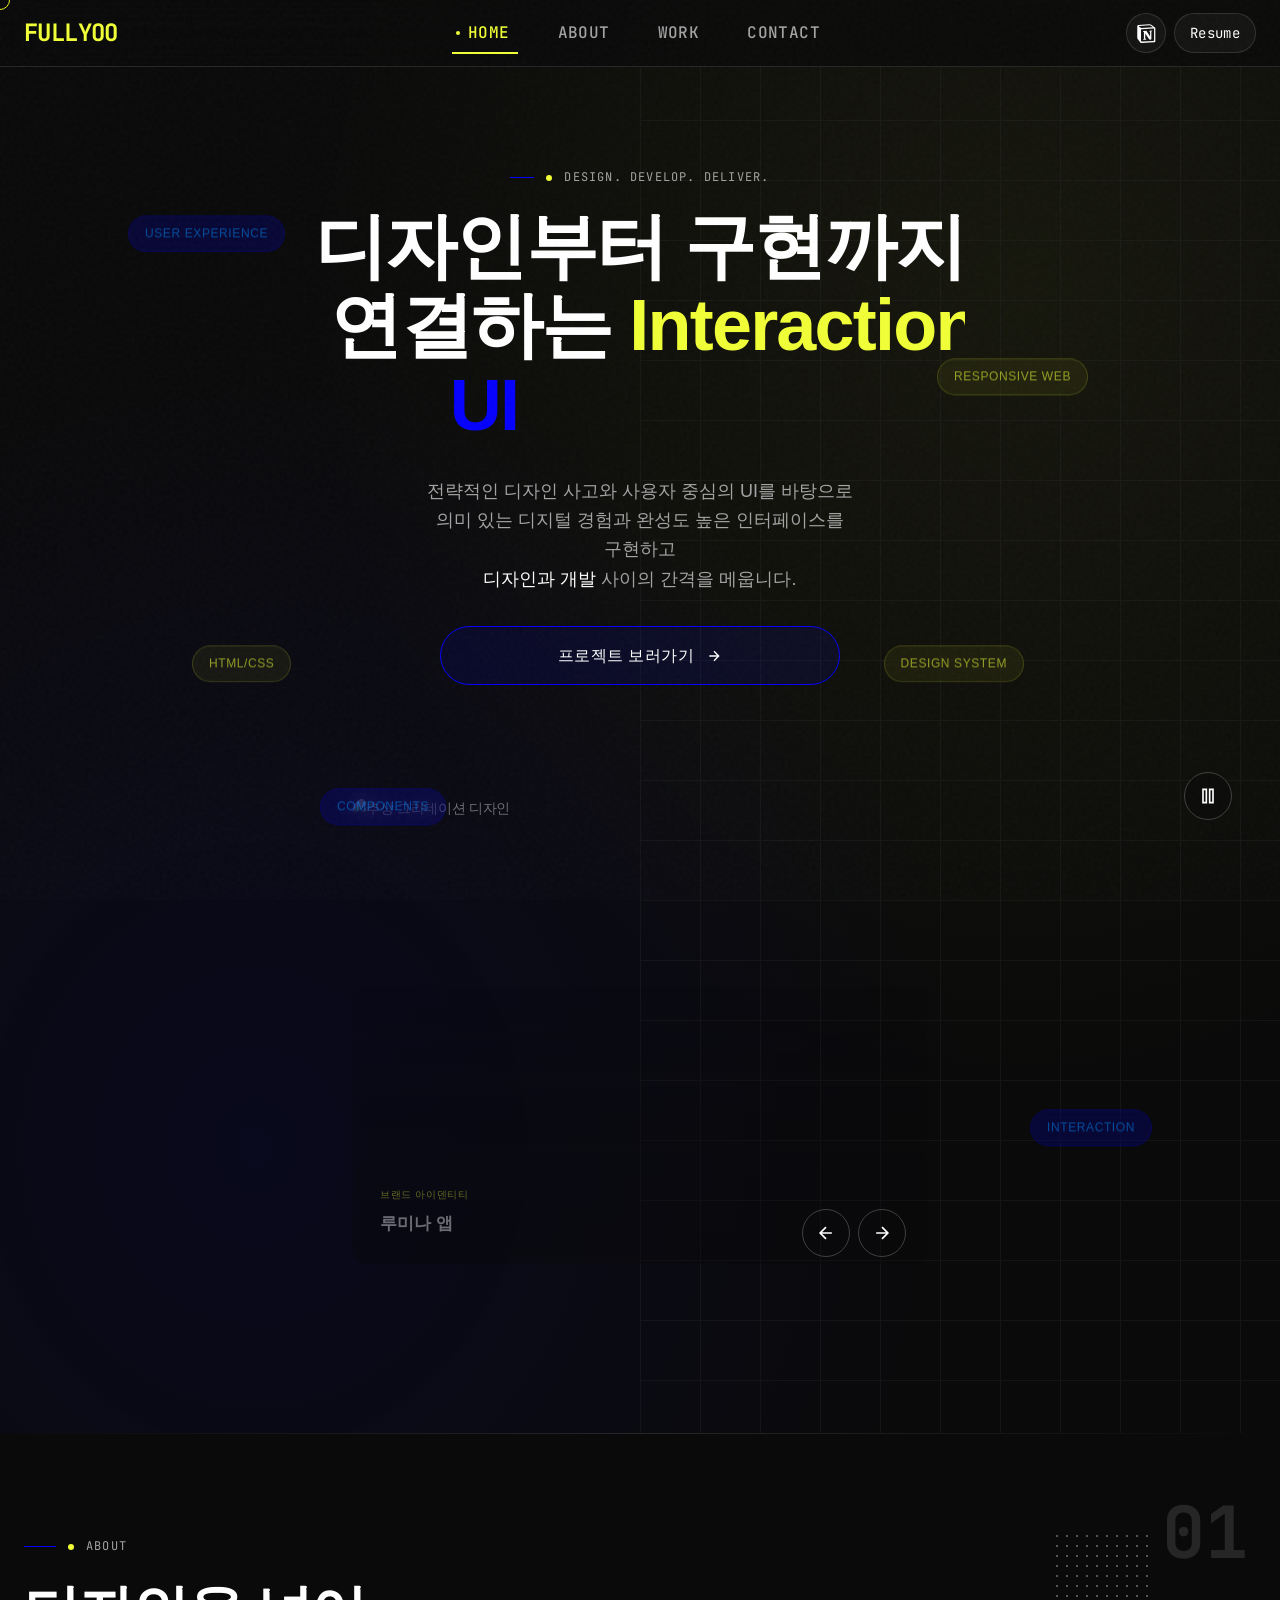
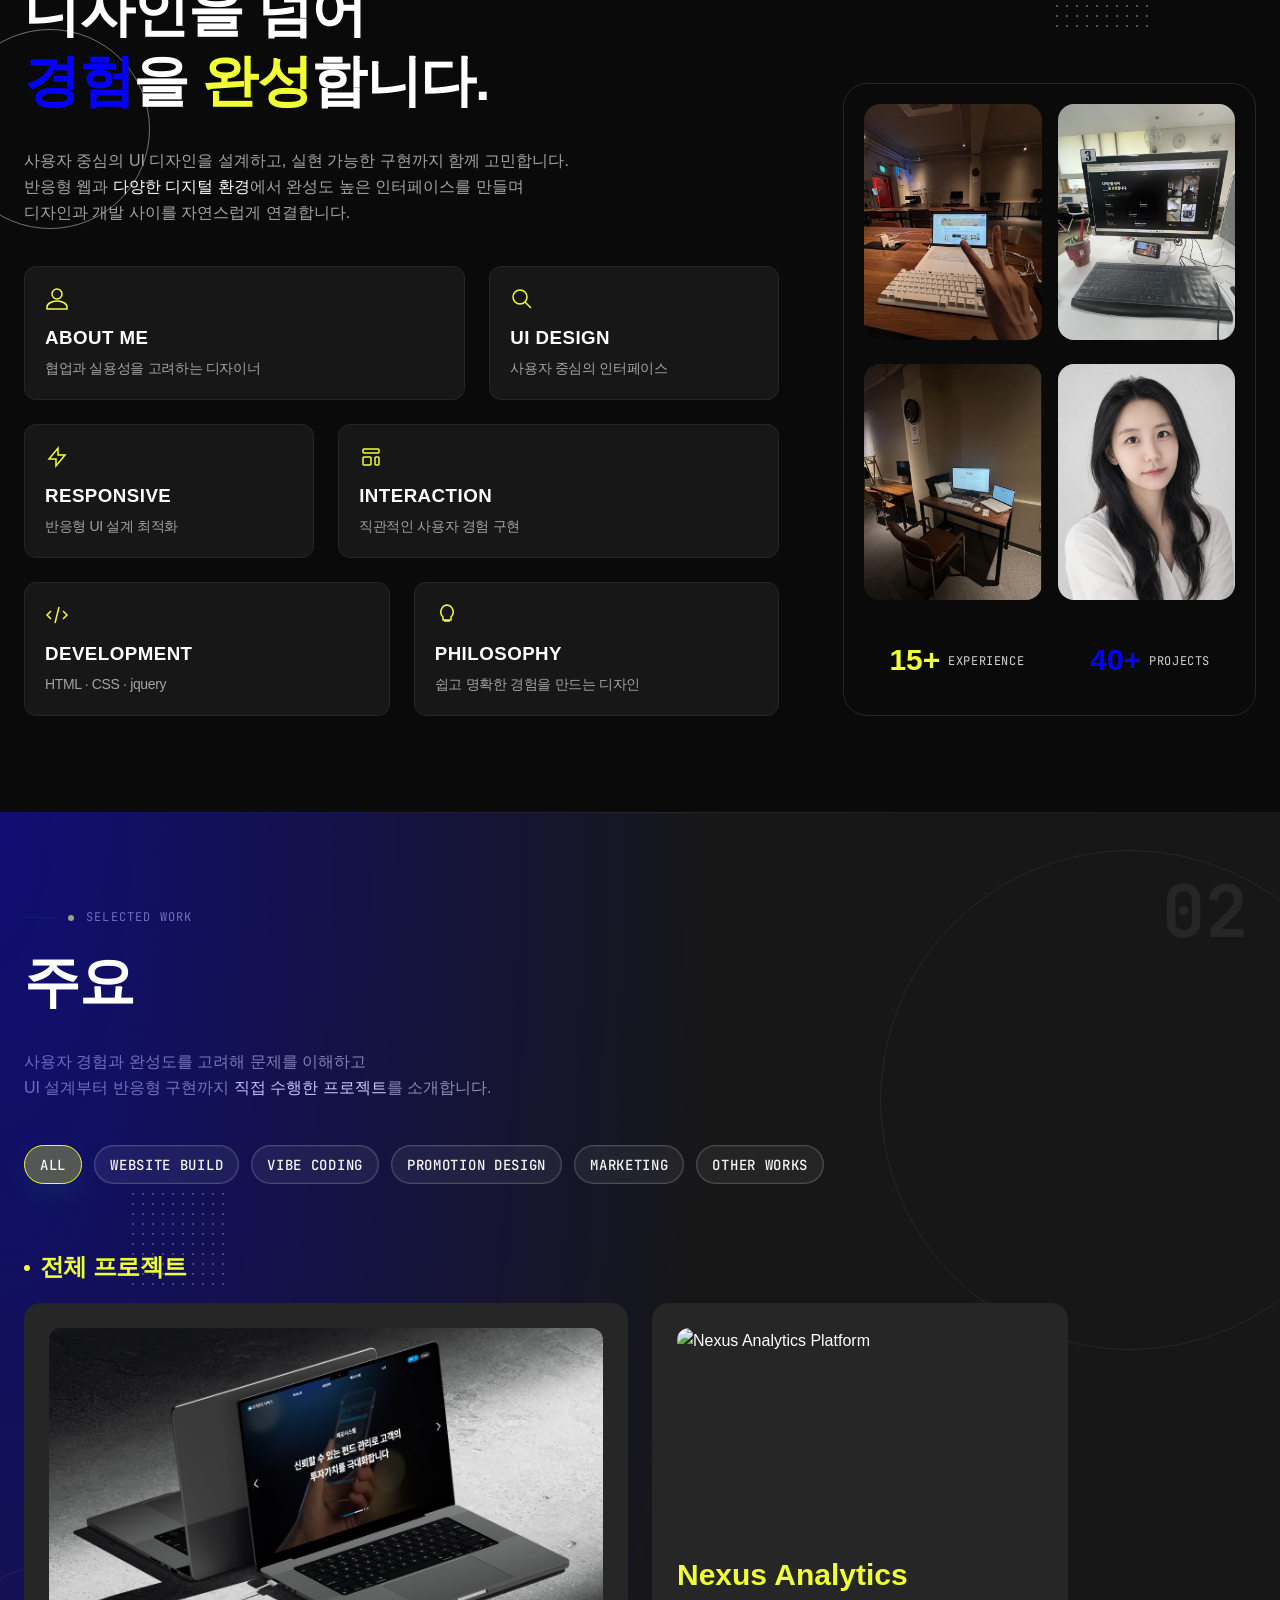
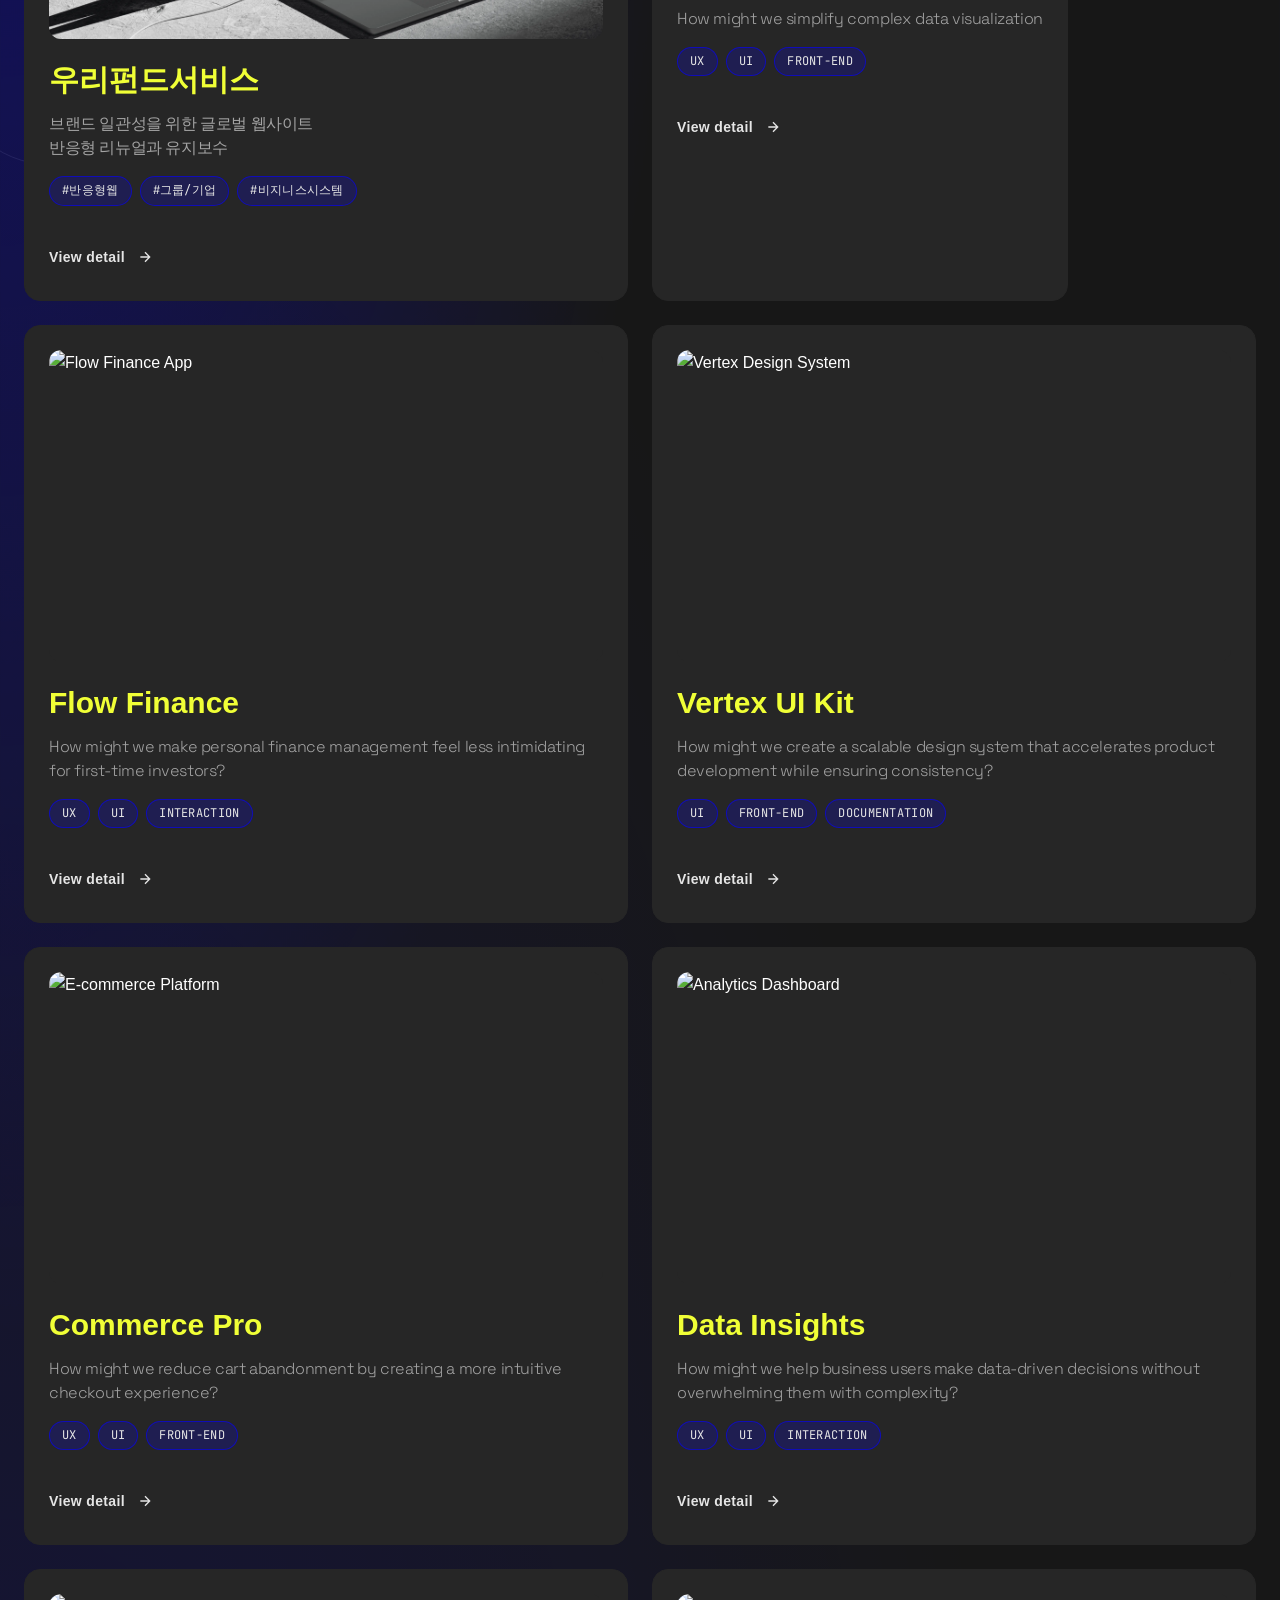
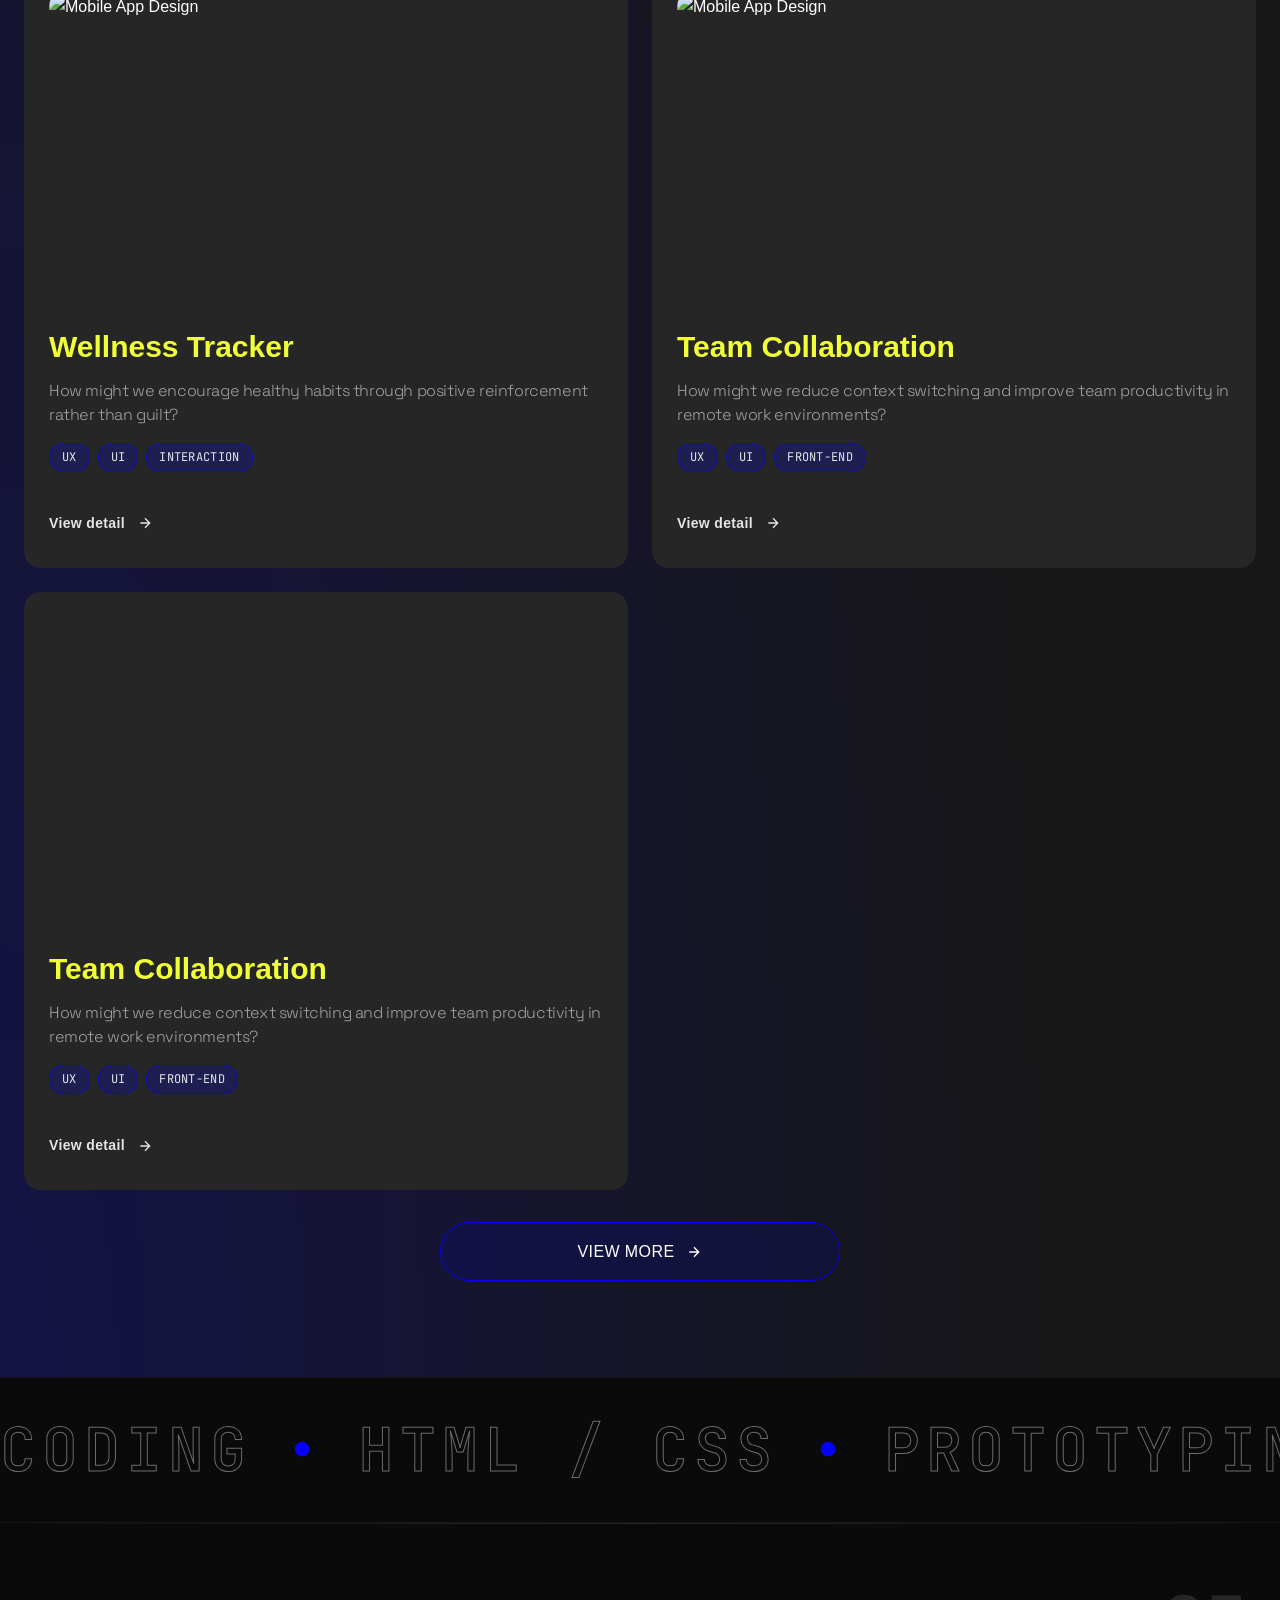
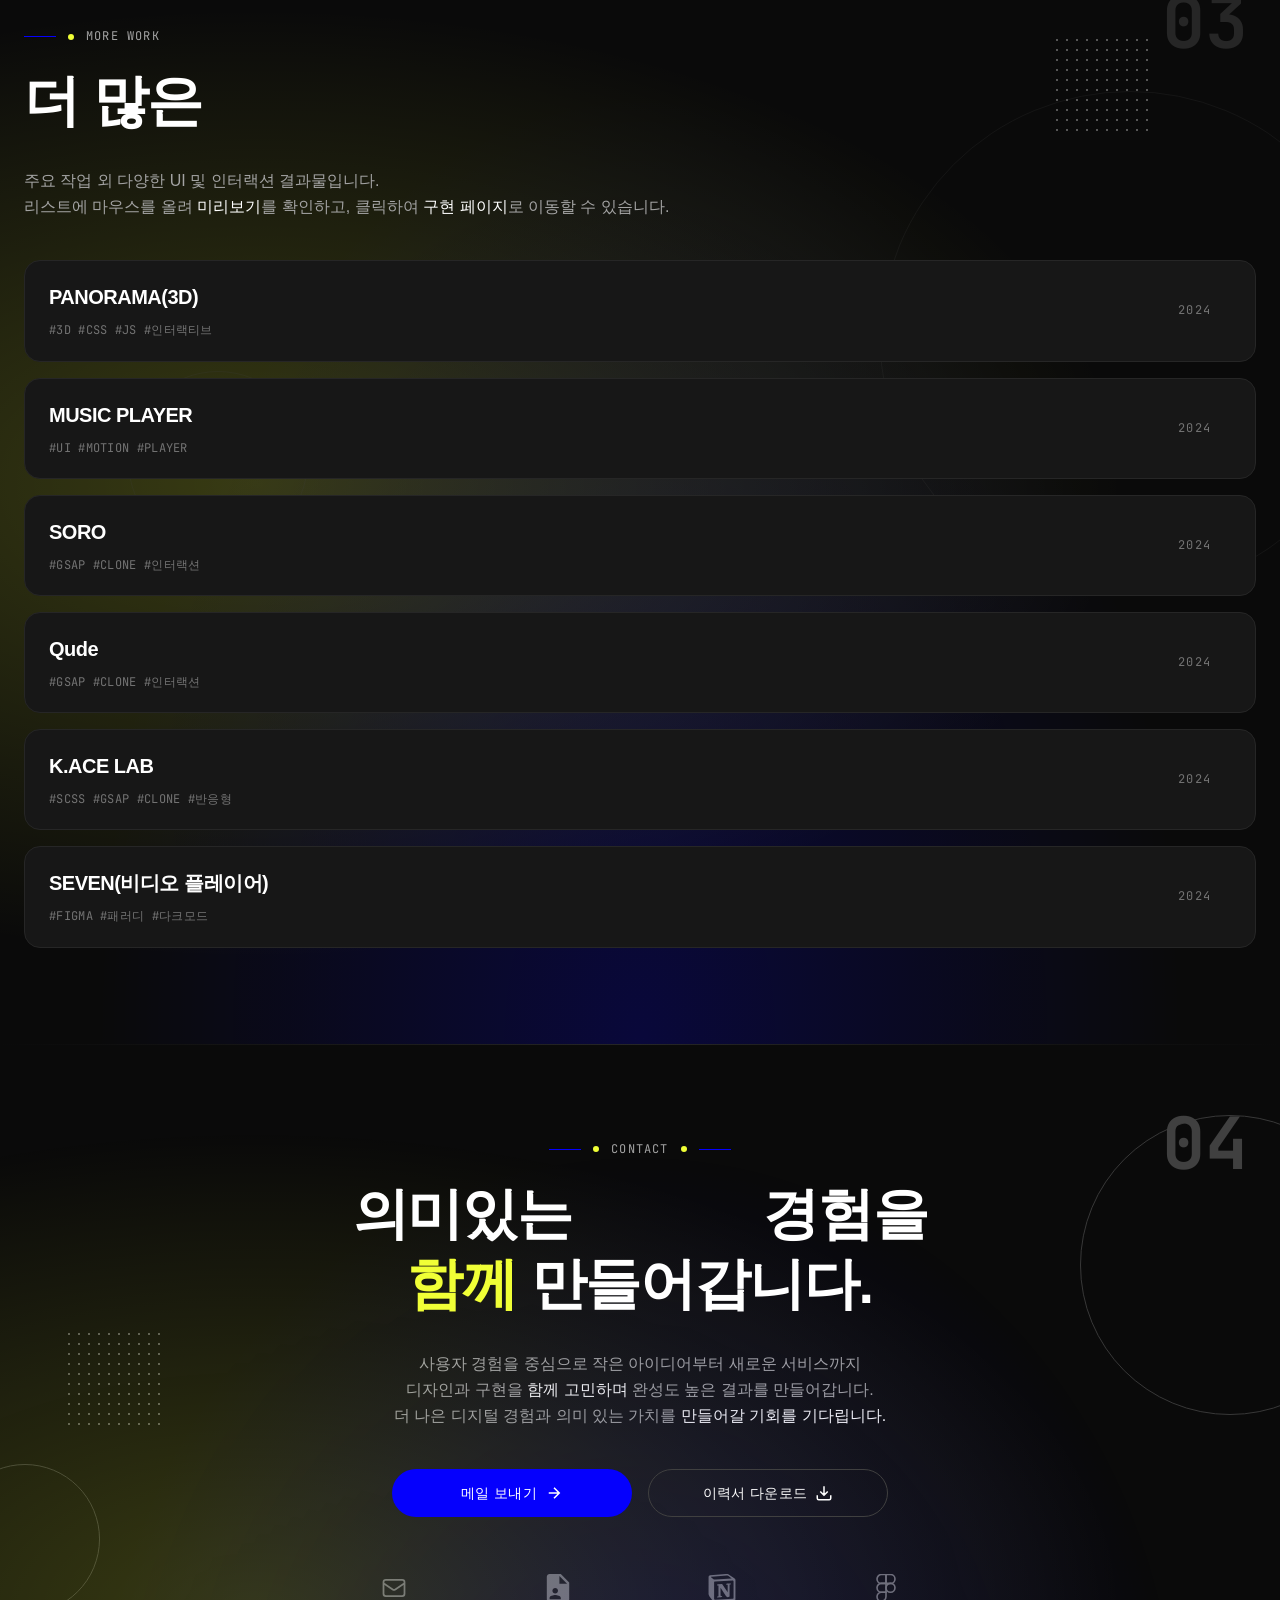
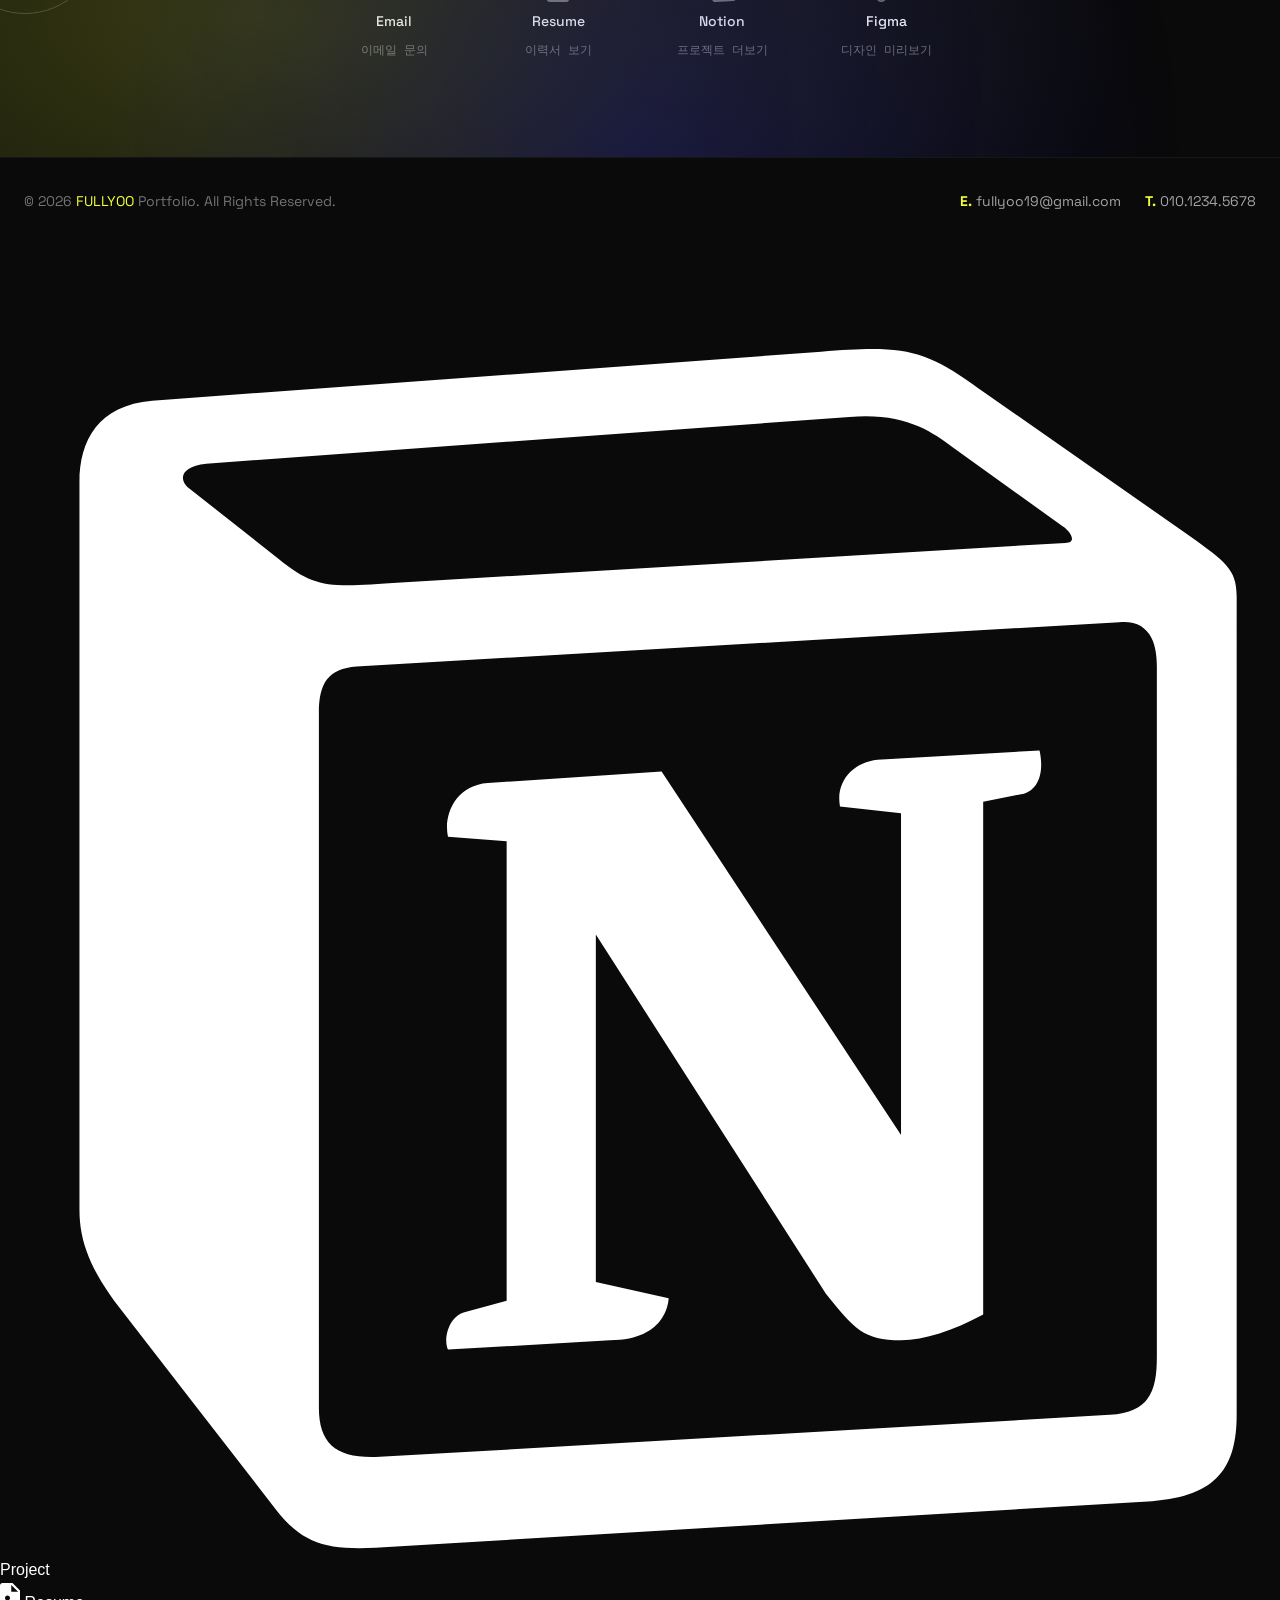
==== commit 92baed74: "메인 어바웃영역 사진 및 영상 추가" ====
--- a/index.html
+++ b/index.html
@@ -417,7 +417,7 @@
 
                             <div class="about__media-stage" aria-label="포트폴리오 미디어 갤러리">
                                 <div class="about__media-item">
-                                    <img src="assets/images/about_img_01.webp" alt="디자이너 프로필 사진" class="about__image"
+                                    <img src="assets/images/about_img_01.webp" alt="디자인 워크플로우 이미지" class="about__image"
                                         loading="lazy">
                                 </div>
                                 <div class="about__media-item">
@@ -433,8 +433,18 @@
                                     </video>
                                 </div>
                                 <div class="about__media-item">
-                                    <img src="assets/images/about_img_06.webp" alt="디자인 워크플로우 이미지" class="about__image"
+
+                                    <video class="about__video" autoplay muted loop playsinline
+                                    poster="assets/images/about_img_00.webp">
+                                    <source src="assets/images/about_mv_00.mp4" type="video/mp4">
+                                    </video>
+
+                                    <img src="assets/images/about_img_00.webp" alt="디자인 워크플로우 이미지" class="about__image"
                                         loading="lazy">
+                                    <img src="assets/images/about_img_06.webp" alt="디자이너 프로필 사진" class="about__image"
+                                        loading="lazy">
+
+                                    
                                 </div>
                             </div>
 
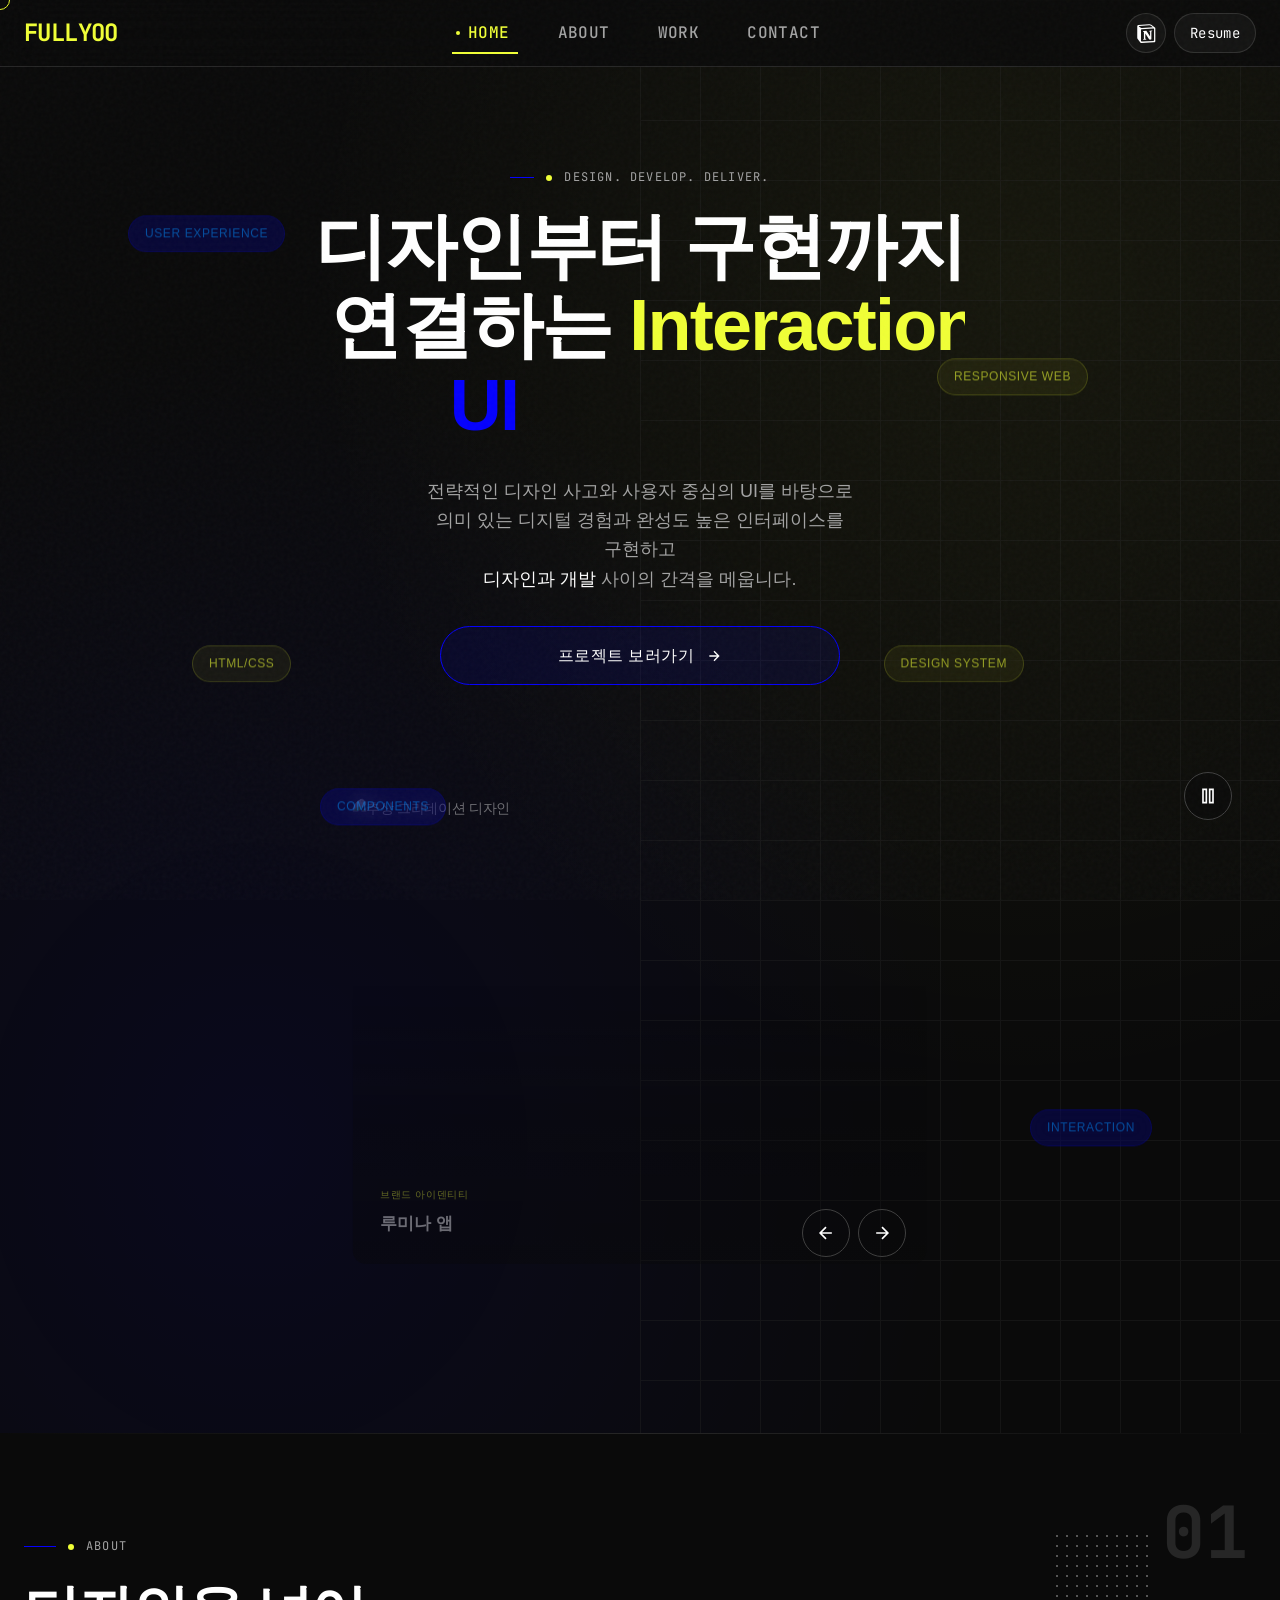
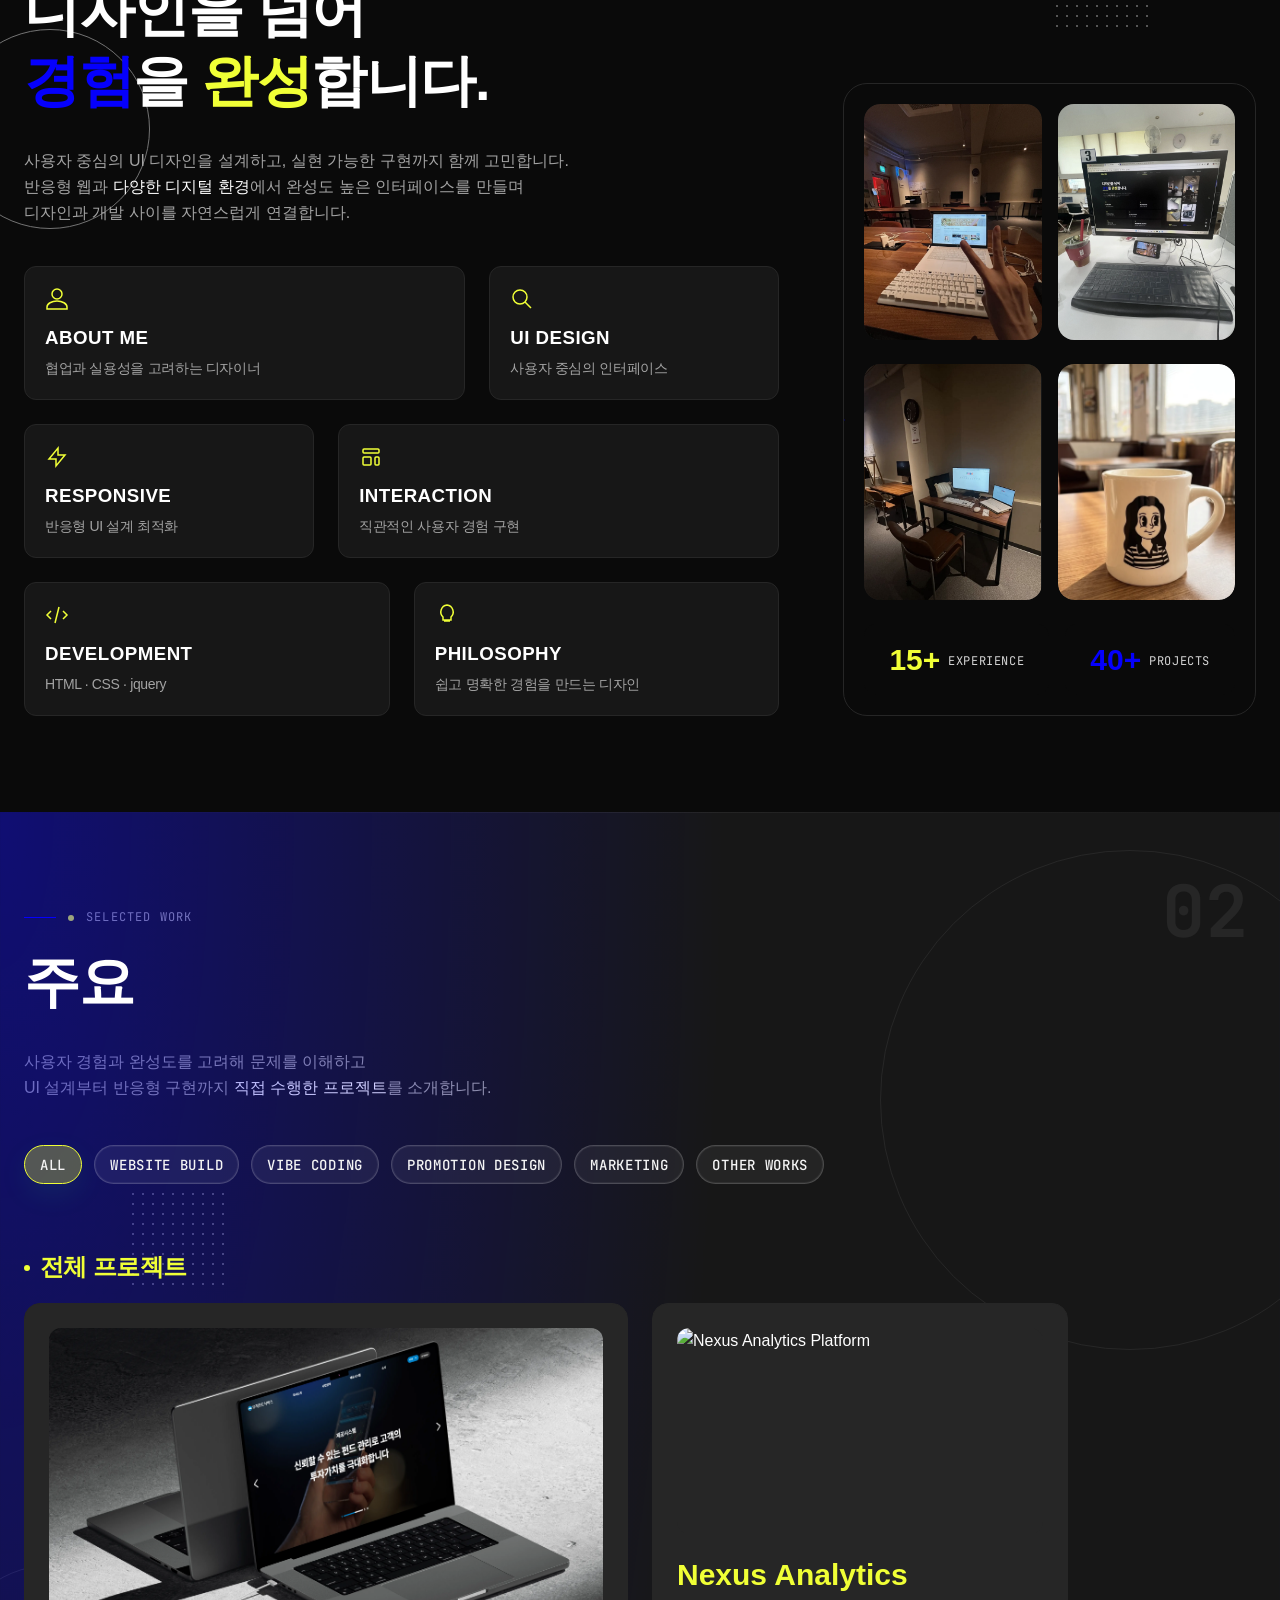
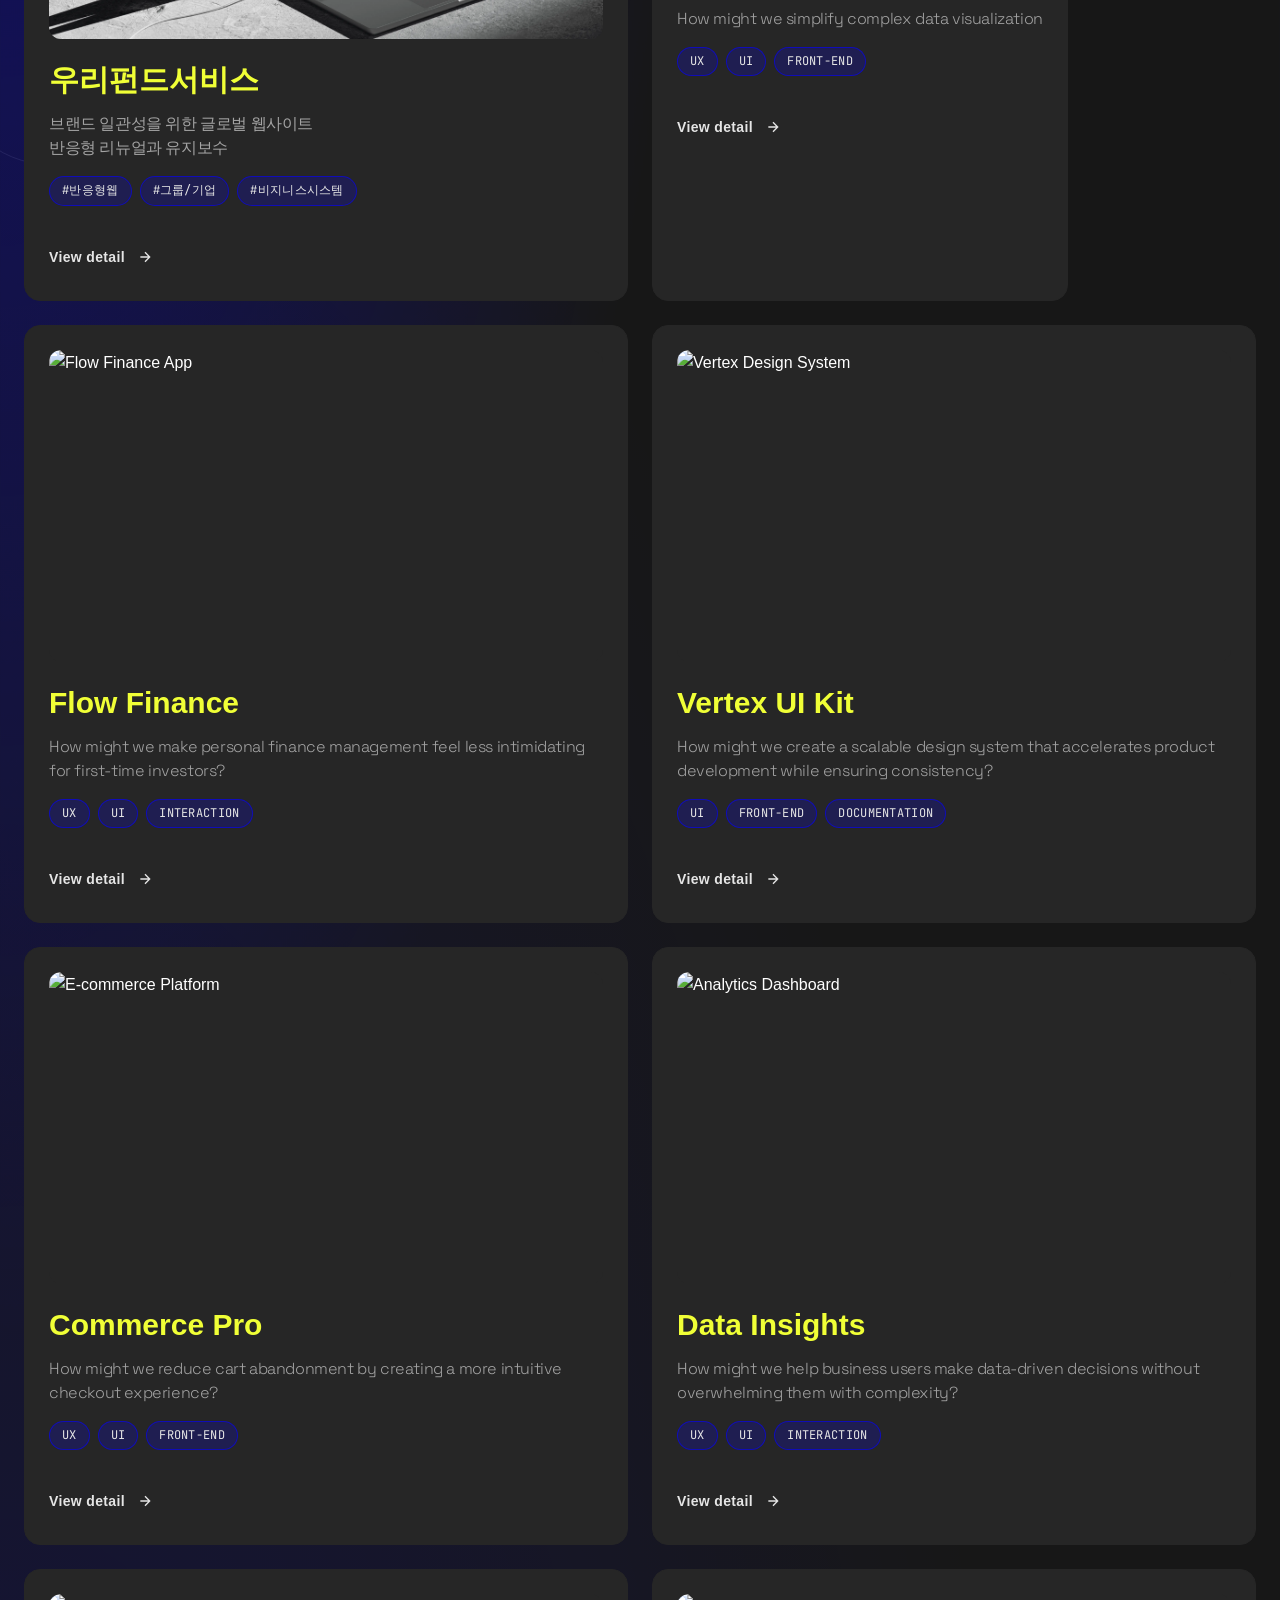
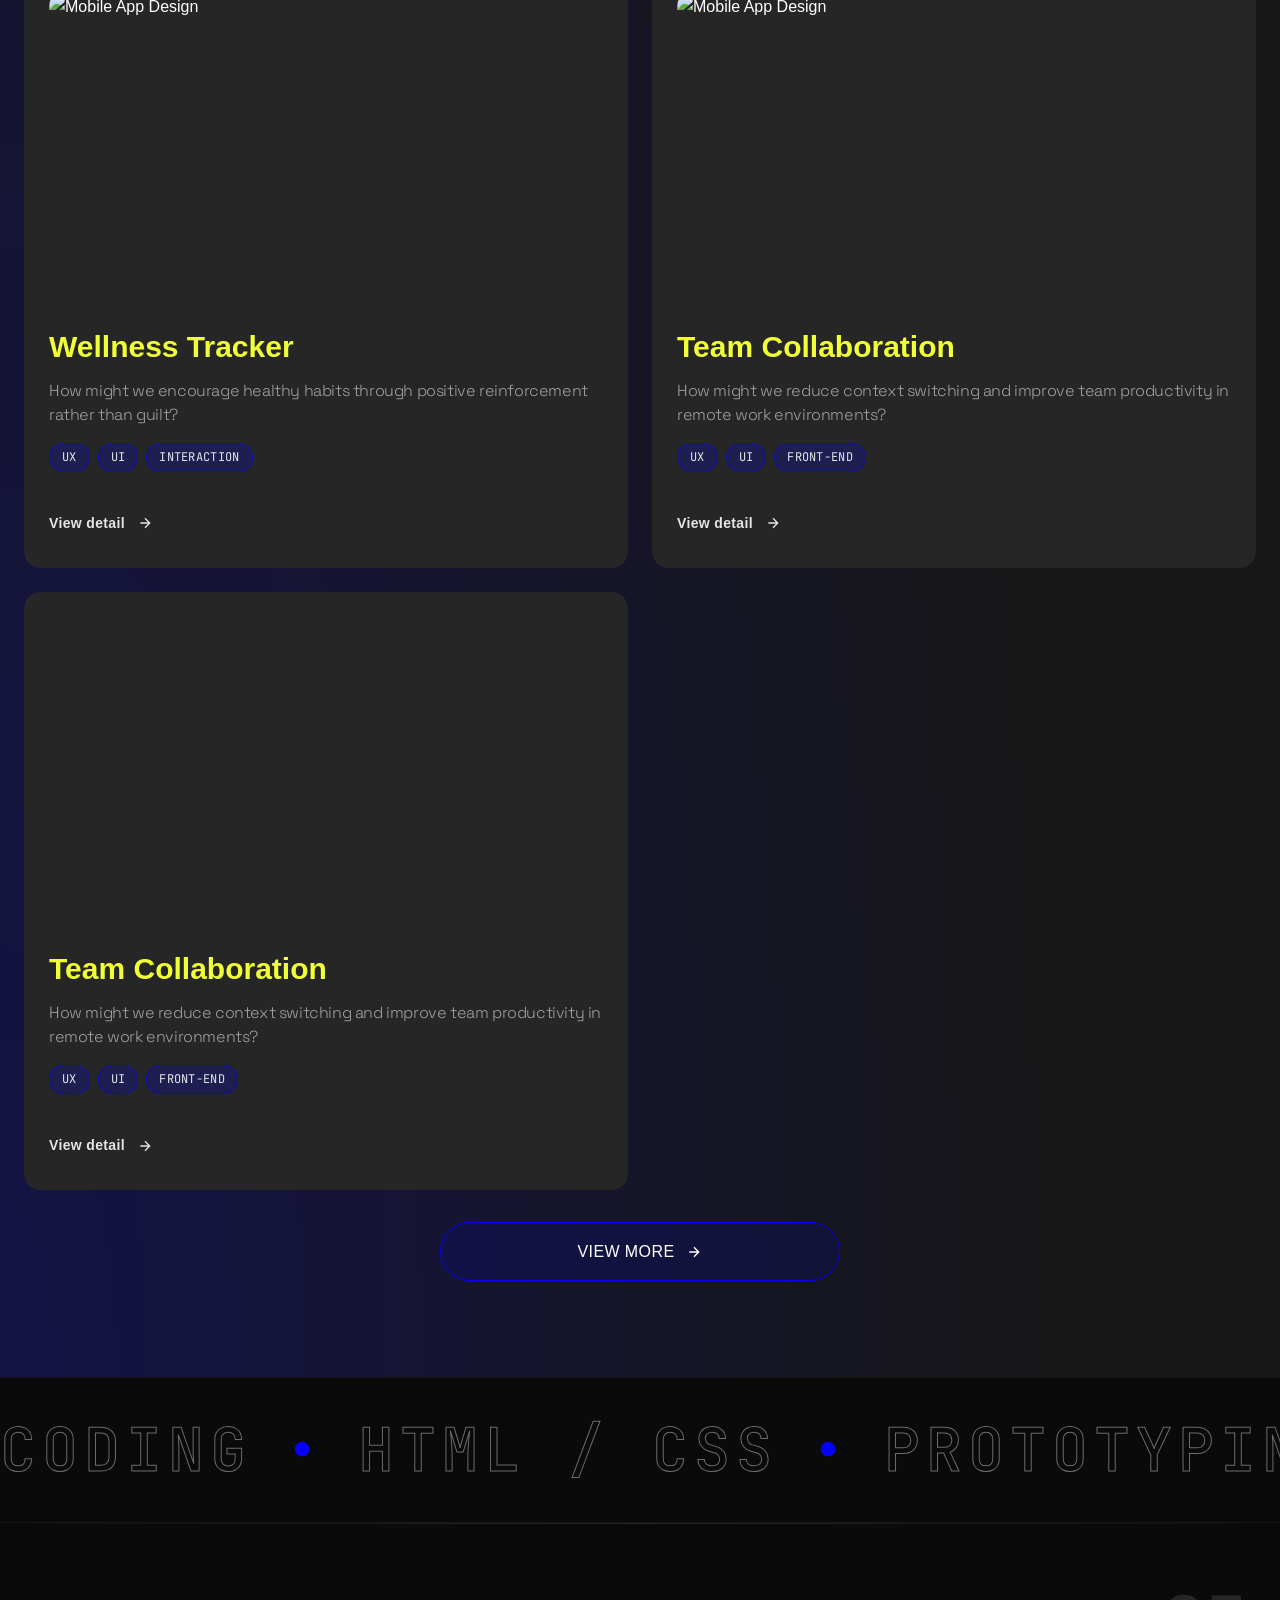
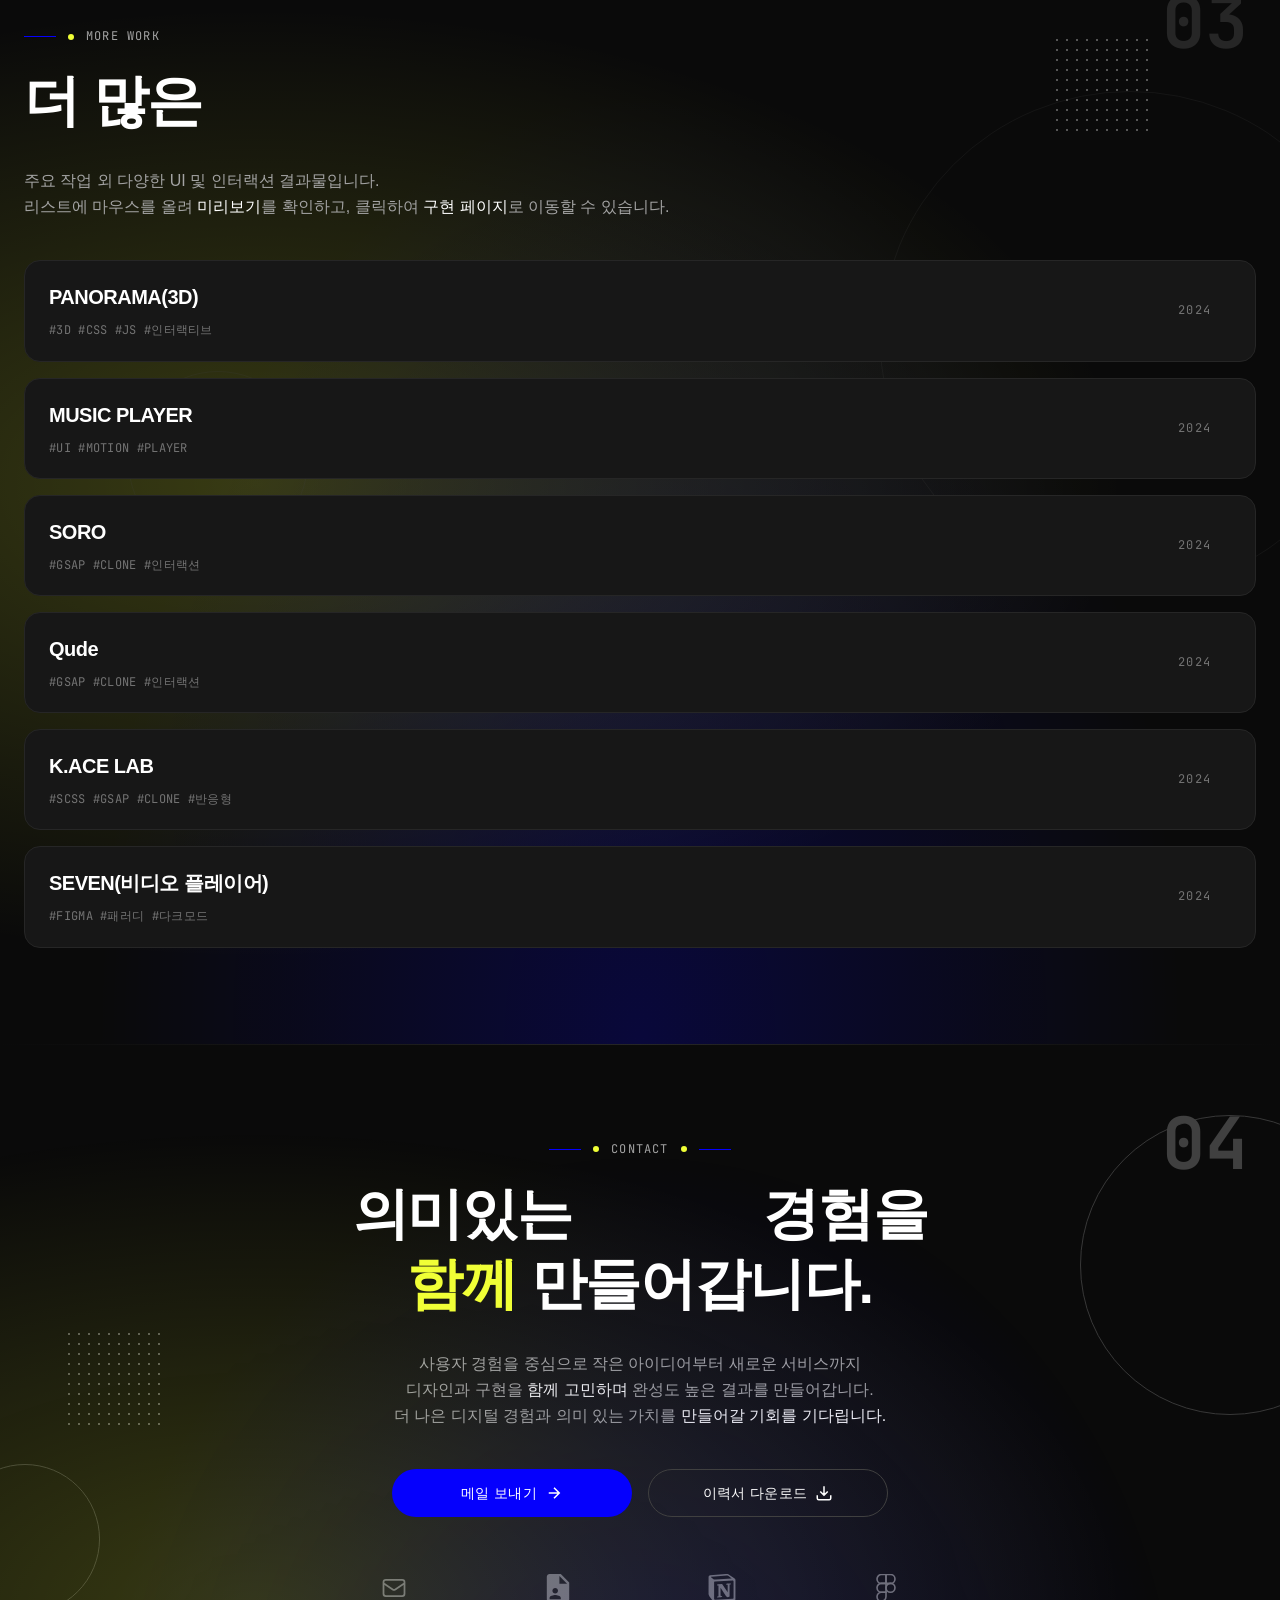
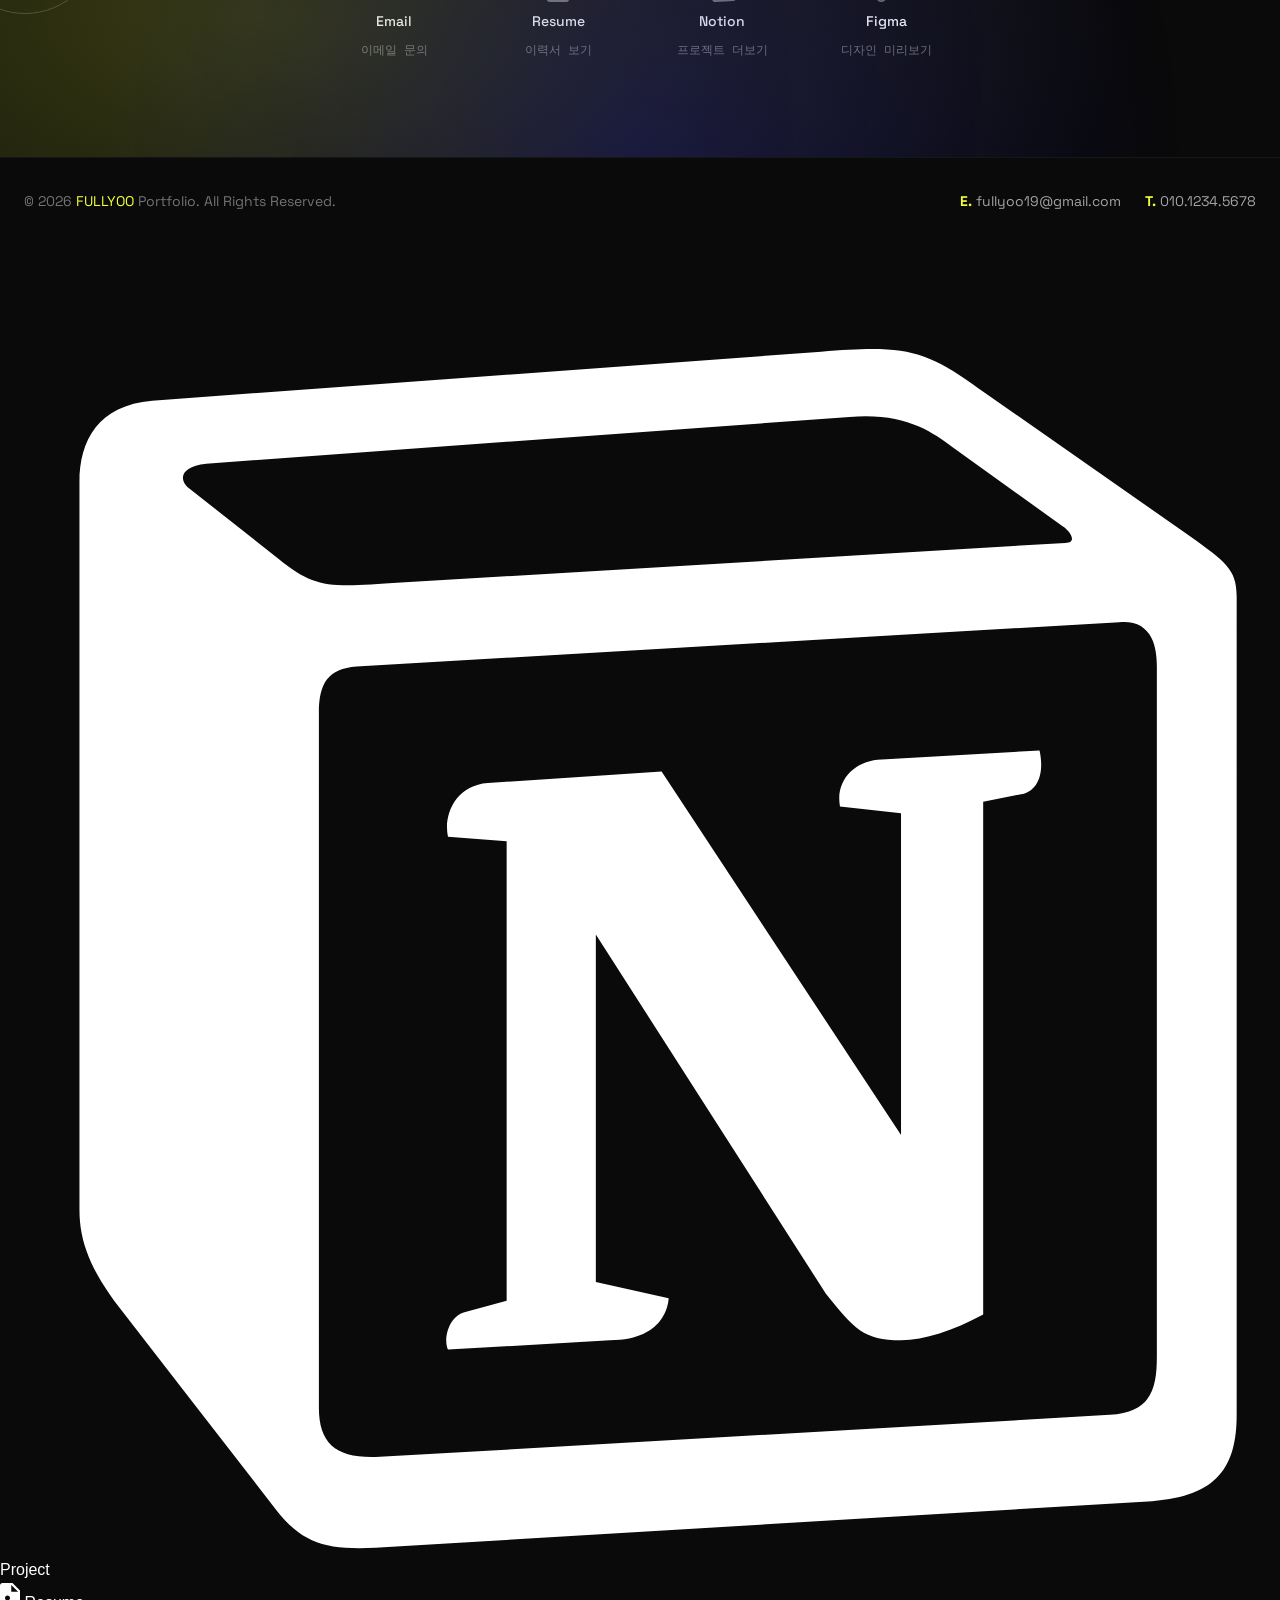
==== commit a531b1a6: "케이스스터디 Responsive 모바일영역" ====
--- a/index.html
+++ b/index.html
@@ -433,18 +433,16 @@
                                     </video>
                                 </div>
                                 <div class="about__media-item">
-
-                                    <video class="about__video" autoplay muted loop playsinline
+                                    <!-- <video class="about__video" autoplay muted loop playsinline
                                     poster="assets/images/about_img_00.webp">
                                     <source src="assets/images/about_mv_00.mp4" type="video/mp4">
-                                    </video>
-
-                                    <img src="assets/images/about_img_00.webp" alt="디자인 워크플로우 이미지" class="about__image"
+                                    </video>-->
+
+                                    <!-- <img src="assets/images/about_img_00.webp" alt="디자인 워크플로우 이미지" class="about__image"
+                                        loading="lazy"> -->
+
+                                    <img src="assets/images/about_img_08.webp" alt="디자이너 프로필 사진" class="about__image"
                                         loading="lazy">
-                                    <img src="assets/images/about_img_06.webp" alt="디자이너 프로필 사진" class="about__image"
-                                        loading="lazy">
-
-                                    
                                 </div>
                             </div>
 
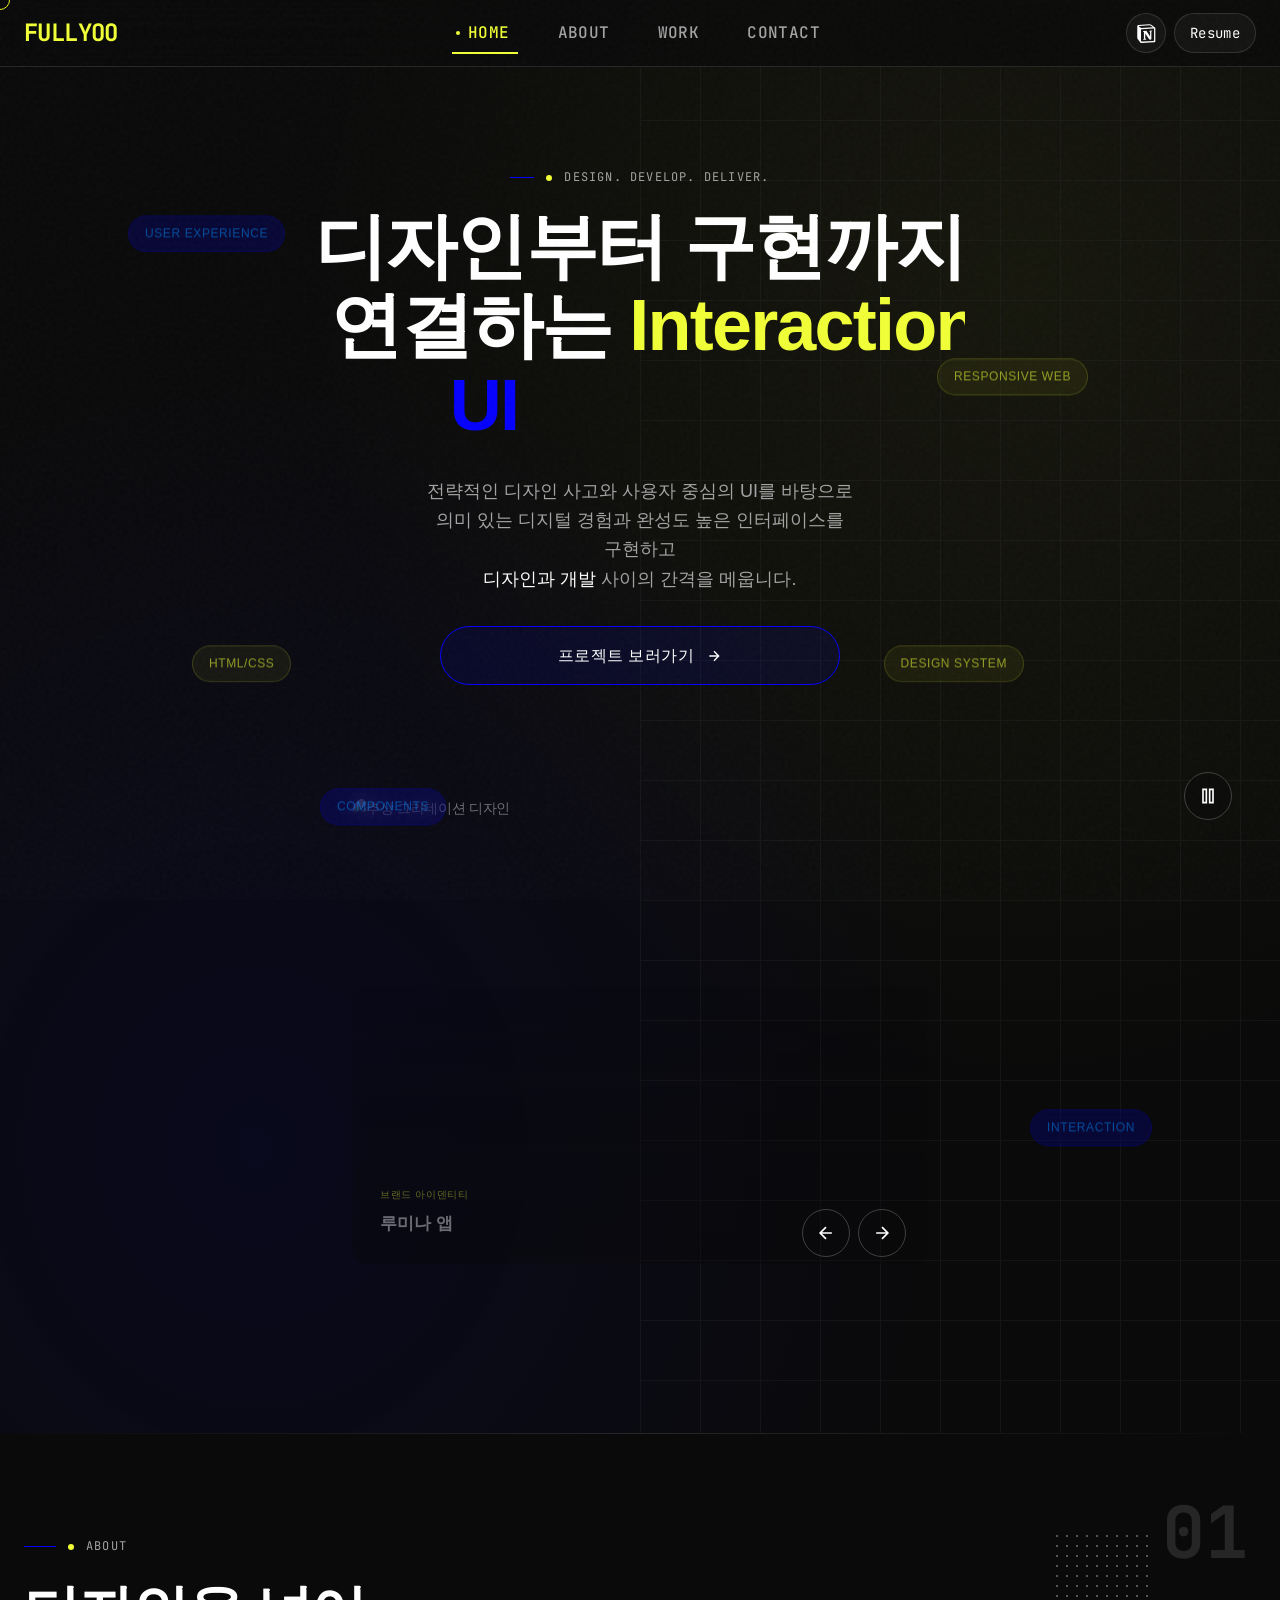
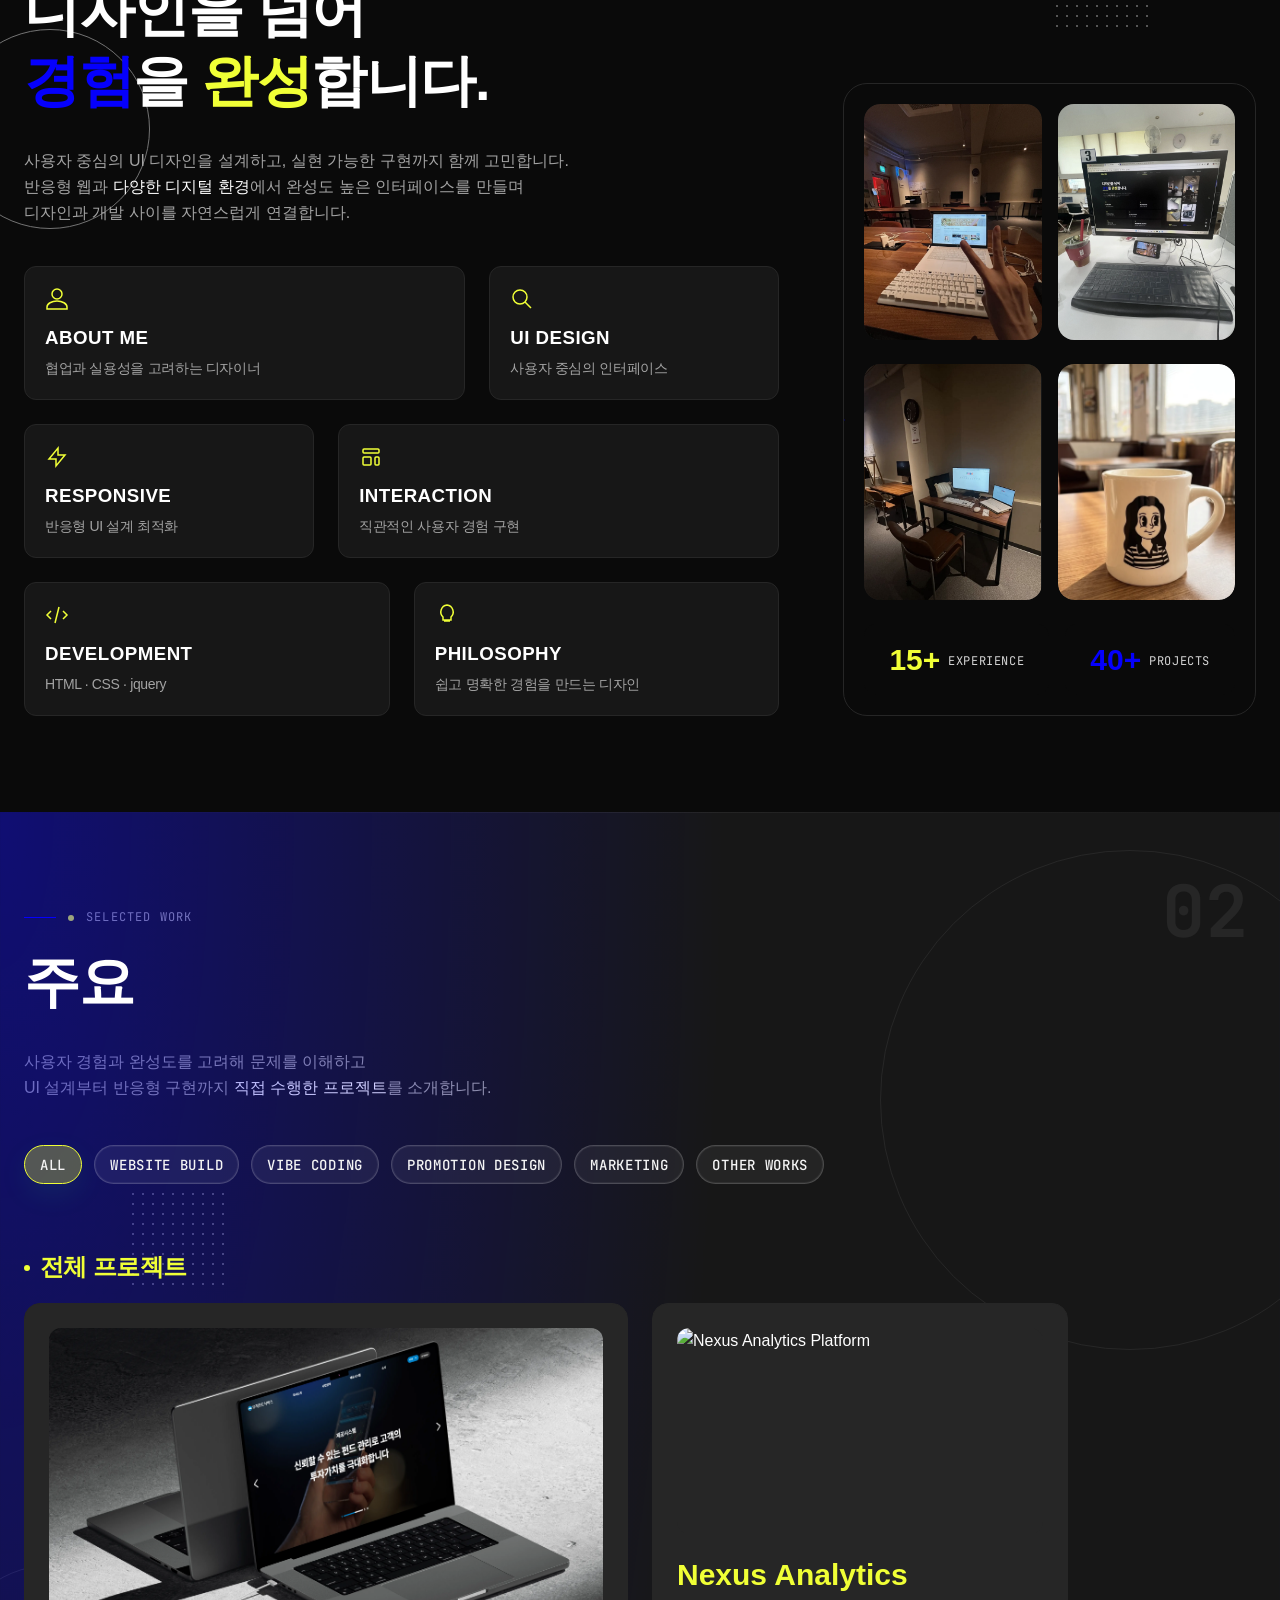
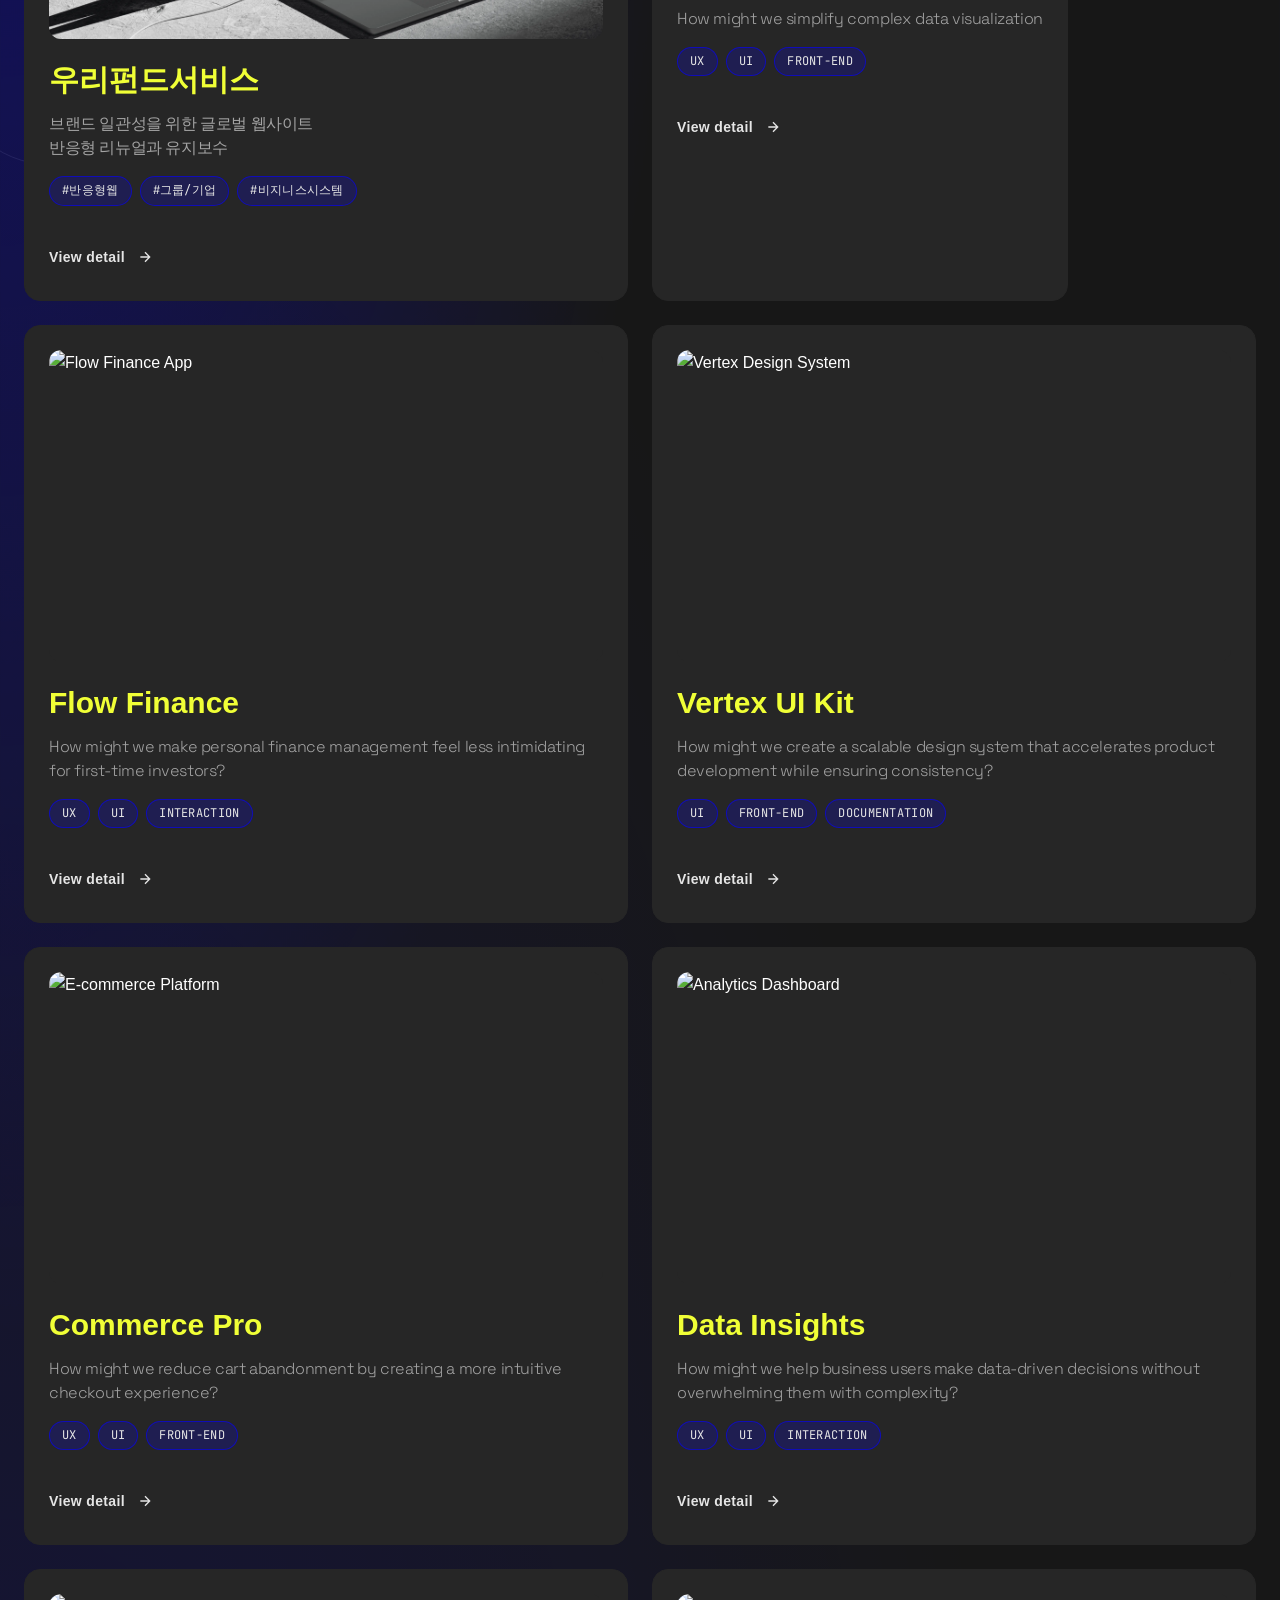
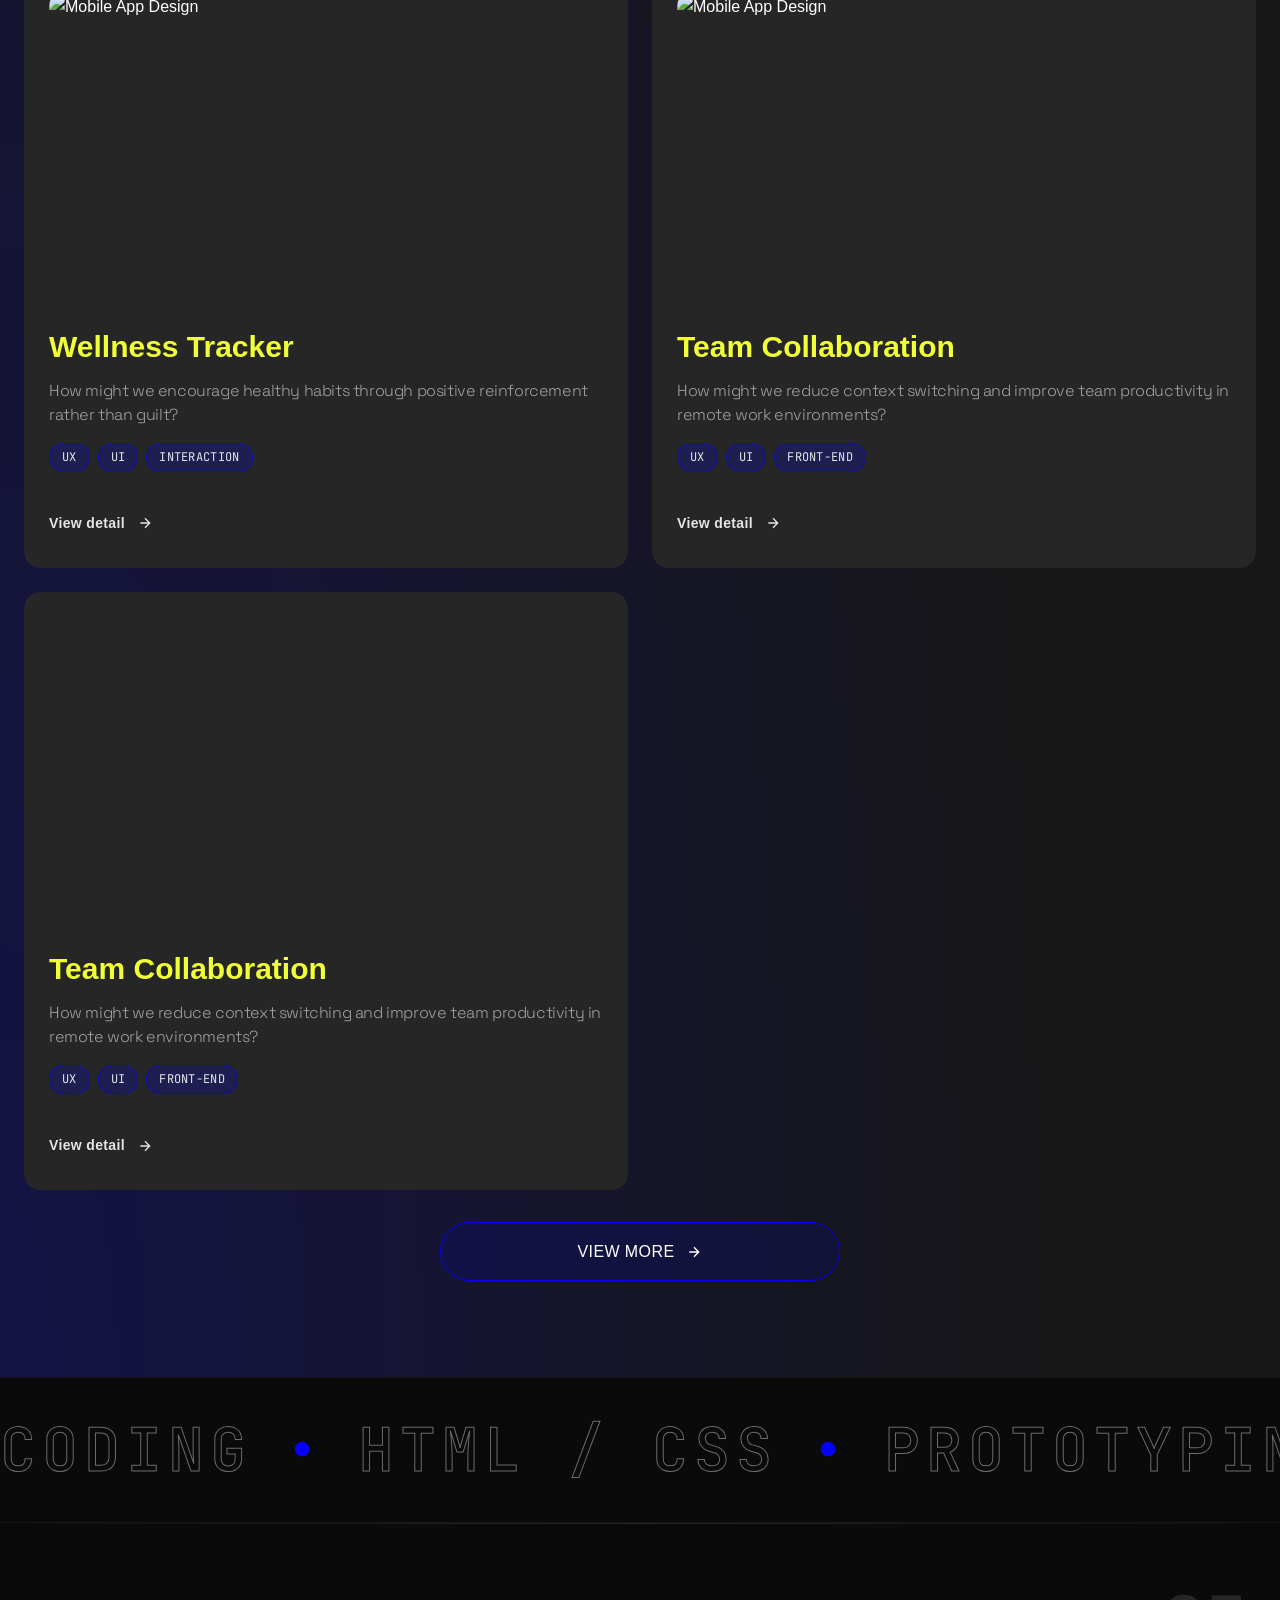
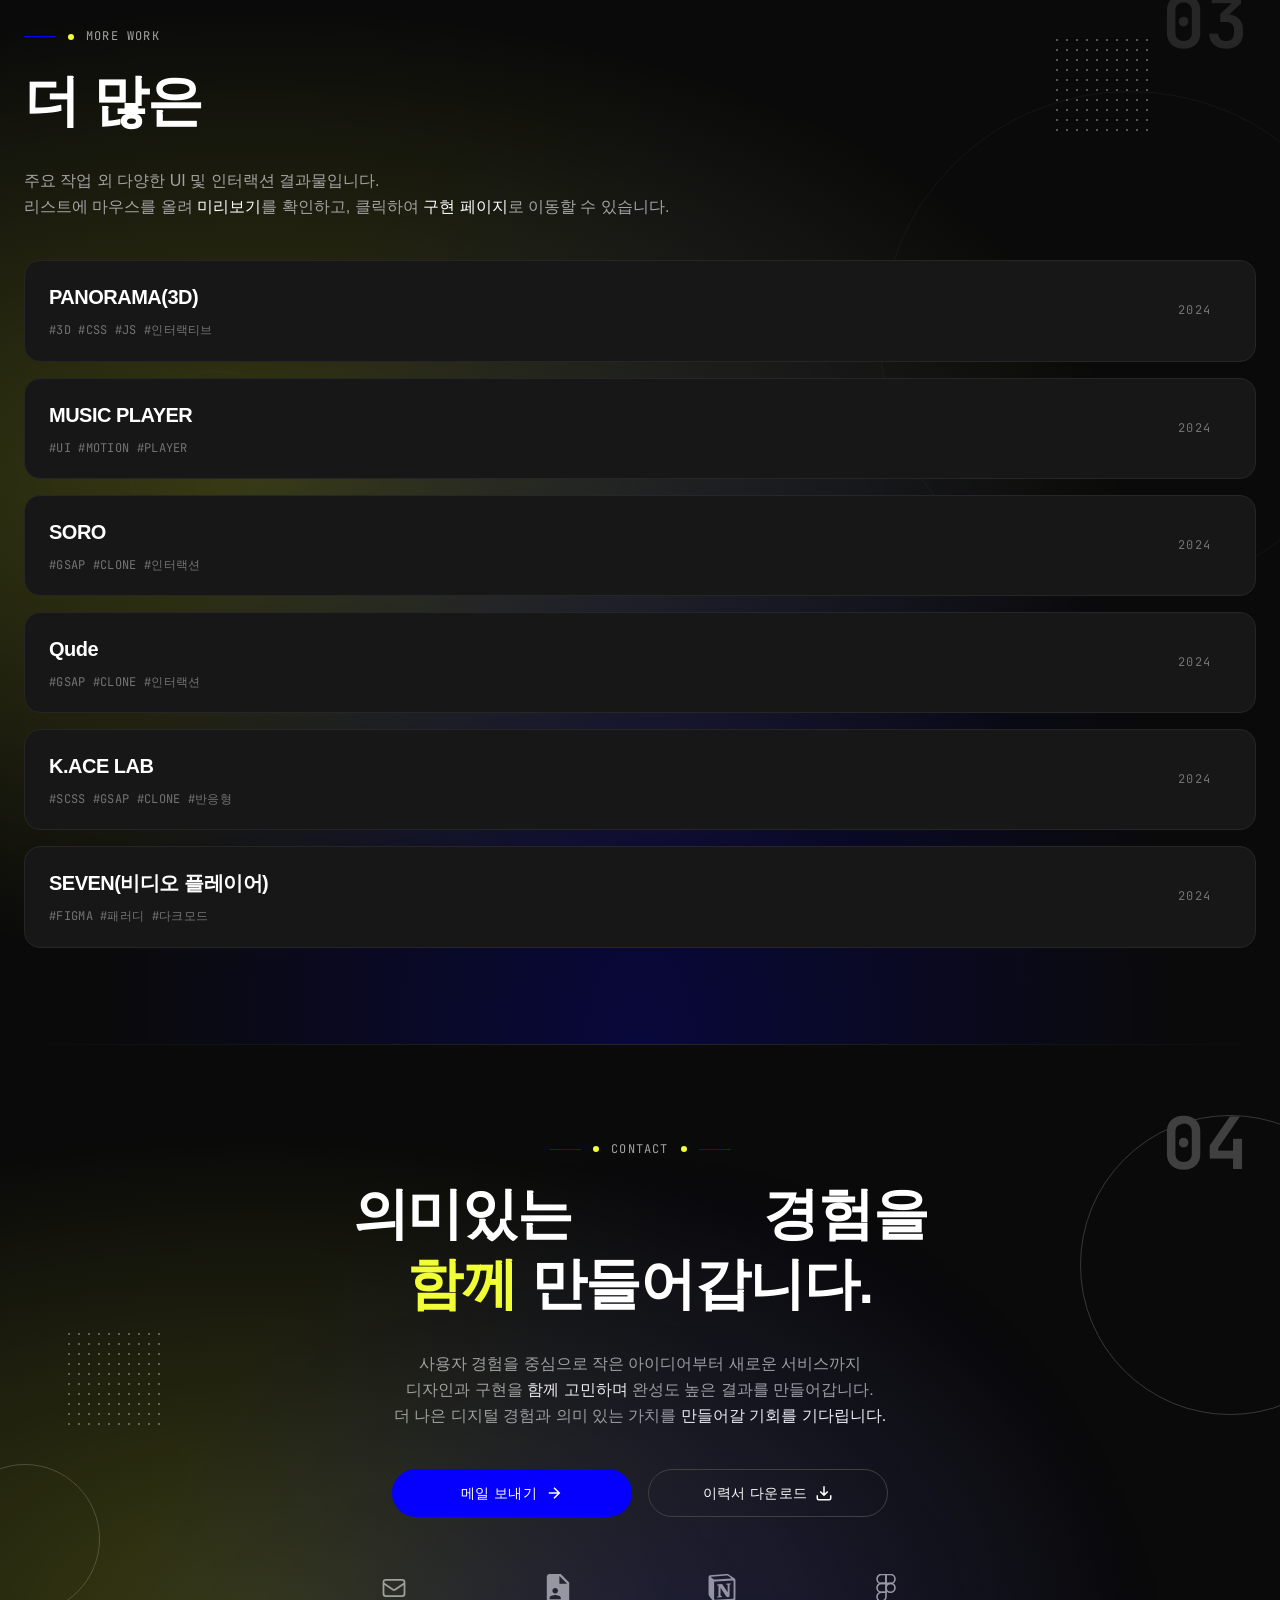
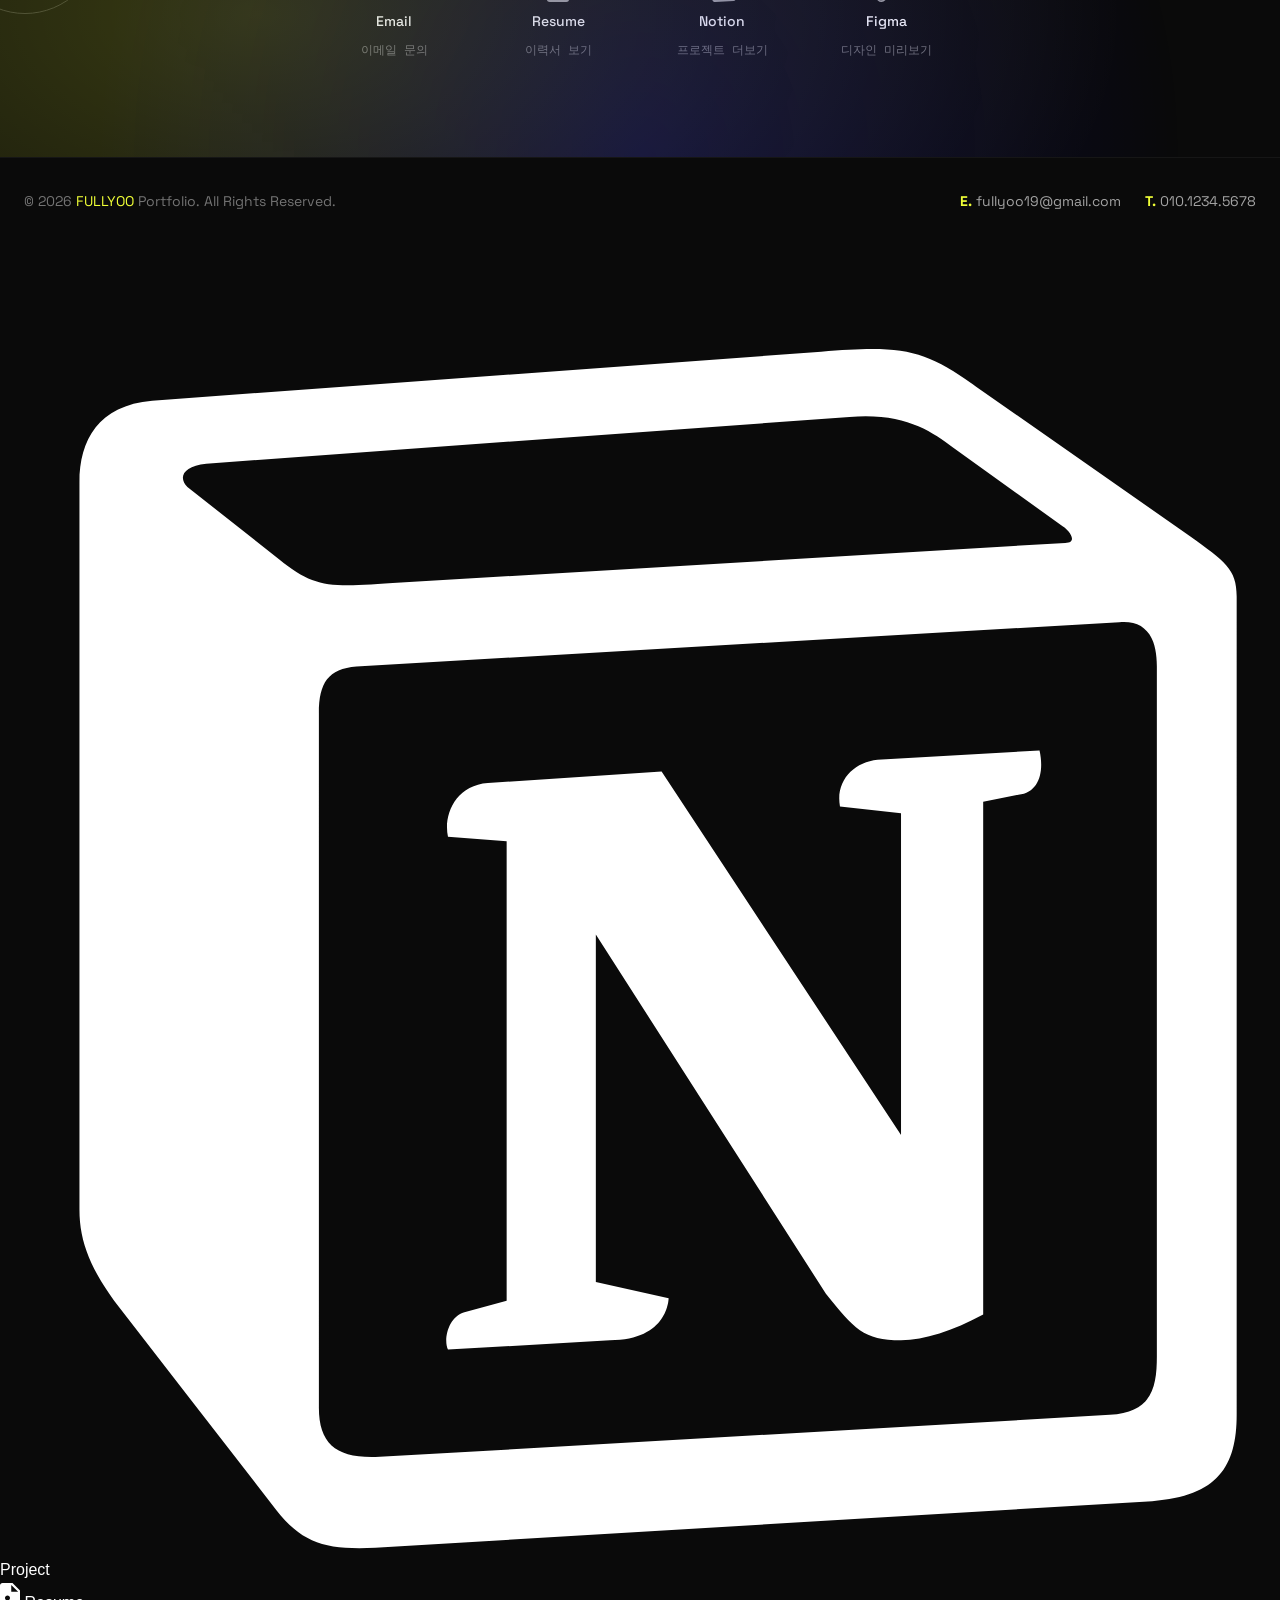
==== commit 899e2754: "케이스스터디 목업섹션-key secreens" ====
--- a/index.html
+++ b/index.html
@@ -417,31 +417,31 @@
 
                             <div class="about__media-stage" aria-label="포트폴리오 미디어 갤러리">
                                 <div class="about__media-item">
-                                    <img src="assets/images/about_img_01.webp" alt="디자인 워크플로우 이미지" class="about__image"
+                                    <img src="/assets/images/about_img_01.webp" alt="디자인 워크플로우 이미지" class="about__image"
                                         loading="lazy">
                                 </div>
                                 <div class="about__media-item">
                                     <video class="about__video" autoplay muted loop playsinline
-                                        poster="assets/images/about_img_03.webp">
-                                        <source src="assets/images/about_mv.mp4" type="video/mp4">
+                                        poster="/assets/images/about_img_03.webp">
+                                        <source src="/assets/images/about_mv.mp4" type="video/mp4">
                                     </video>
                                 </div>
                                 <div class="about__media-item">
                                     <video class="about__video" autoplay muted loop playsinline
-                                        poster="assets/images/about_img_05.webp">
-                                        <source src="assets/images/about_mv_01.mp4" type="video/mp4">
+                                        poster="/assets/images/about_img_05.webp">
+                                        <source src="/assets/images/about_mv_01.mp4" type="video/mp4">
                                     </video>
                                 </div>
                                 <div class="about__media-item">
                                     <!-- <video class="about__video" autoplay muted loop playsinline
-                                    poster="assets/images/about_img_00.webp">
-                                    <source src="assets/images/about_mv_00.mp4" type="video/mp4">
+                                    poster="/assets/images/about_img_00.webp">
+                                    <source src="/assets/images/about_mv_00.mp4" type="video/mp4">
                                     </video>-->
 
-                                    <!-- <img src="assets/images/about_img_00.webp" alt="디자인 워크플로우 이미지" class="about__image"
+                                    <!-- <img src="/assets/images/about_img_00.webp" alt="디자인 워크플로우 이미지" class="about__image"
                                         loading="lazy"> -->
 
-                                    <img src="assets/images/about_img_08.webp" alt="디자이너 프로필 사진" class="about__image"
+                                    <img src="/assets/images/about_img_08.webp" alt="디자이너 프로필 사진" class="about__image"
                                         loading="lazy">
                                 </div>
                             </div>
--- a/assets/css/contact.css
+++ b/assets/css/contact.css
@@ -287,7 +287,7 @@
 .contact__link-icon {
     width: 28px;
     height: 28px;
-    color: var(--color-gray-500);
+    color: var(--color-gray-400);
     transition: all var(--duration-normal) var(--ease-out-expo);
 }
 
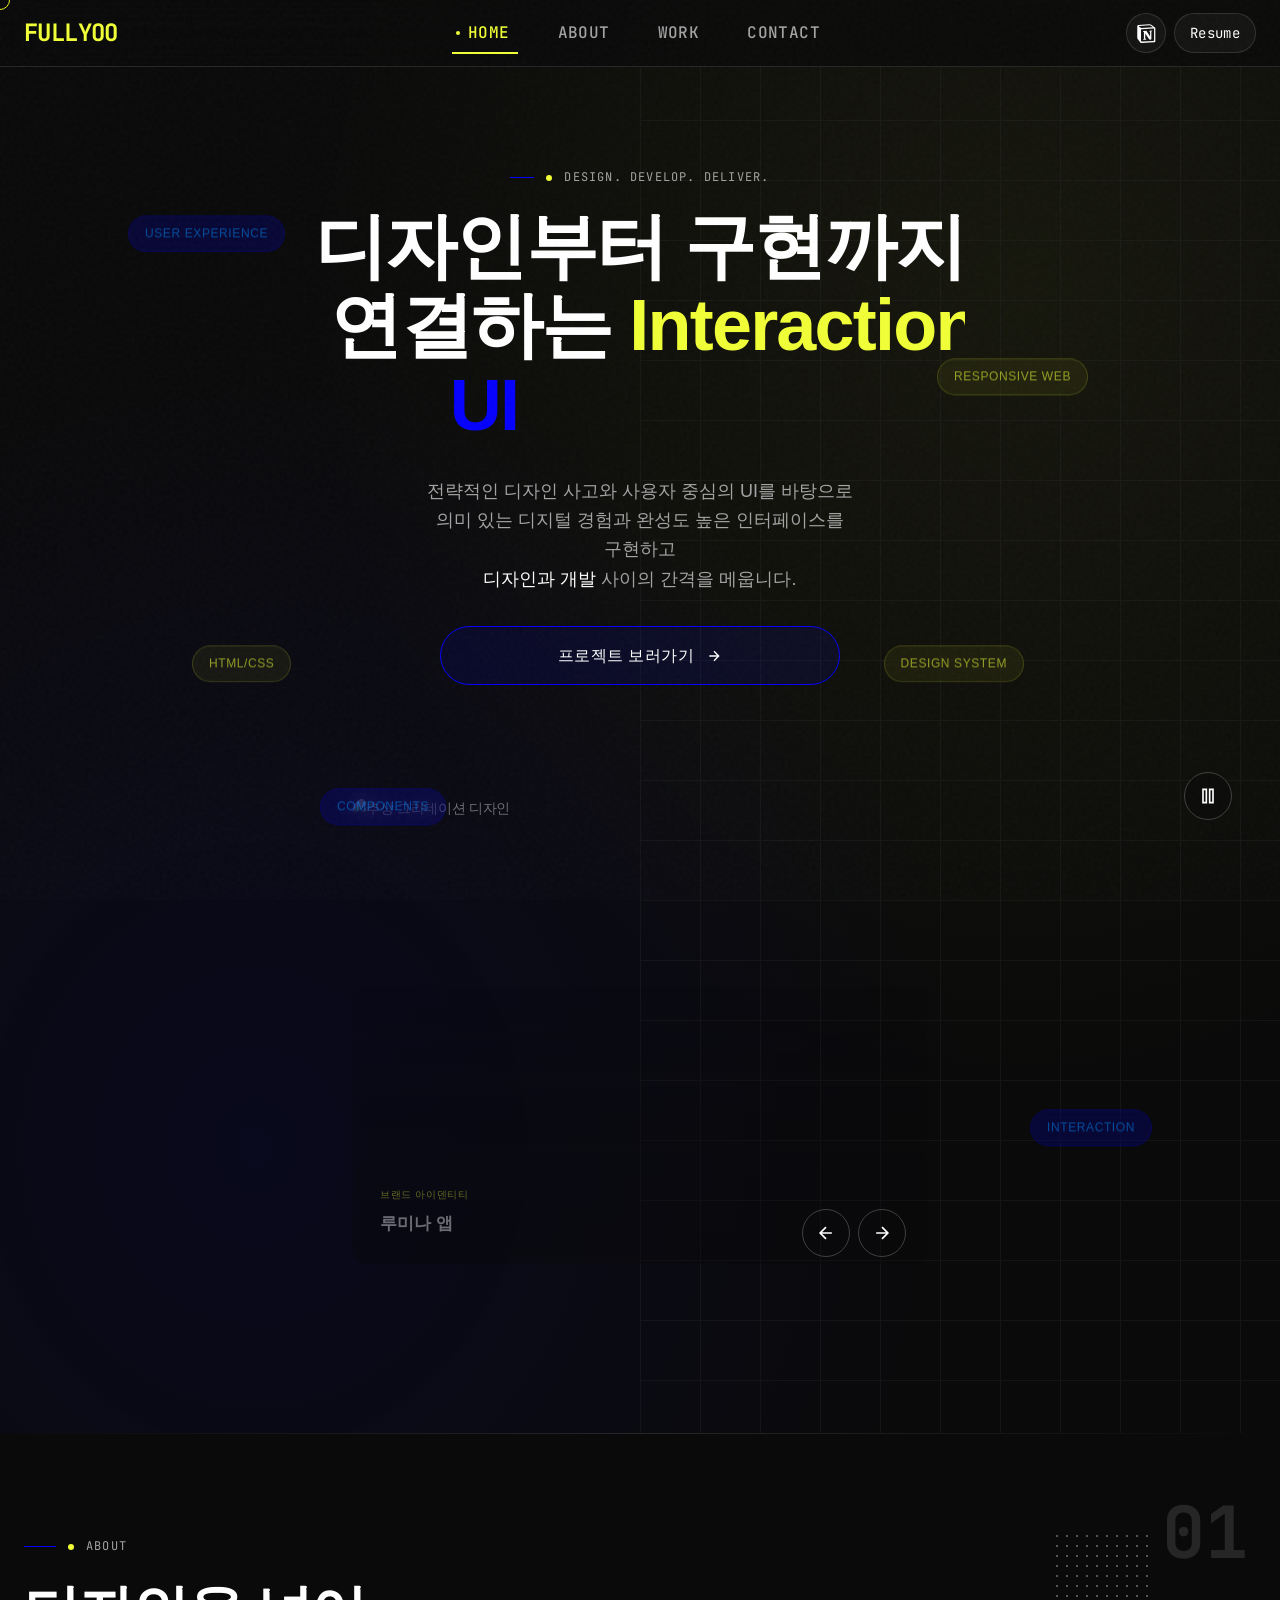
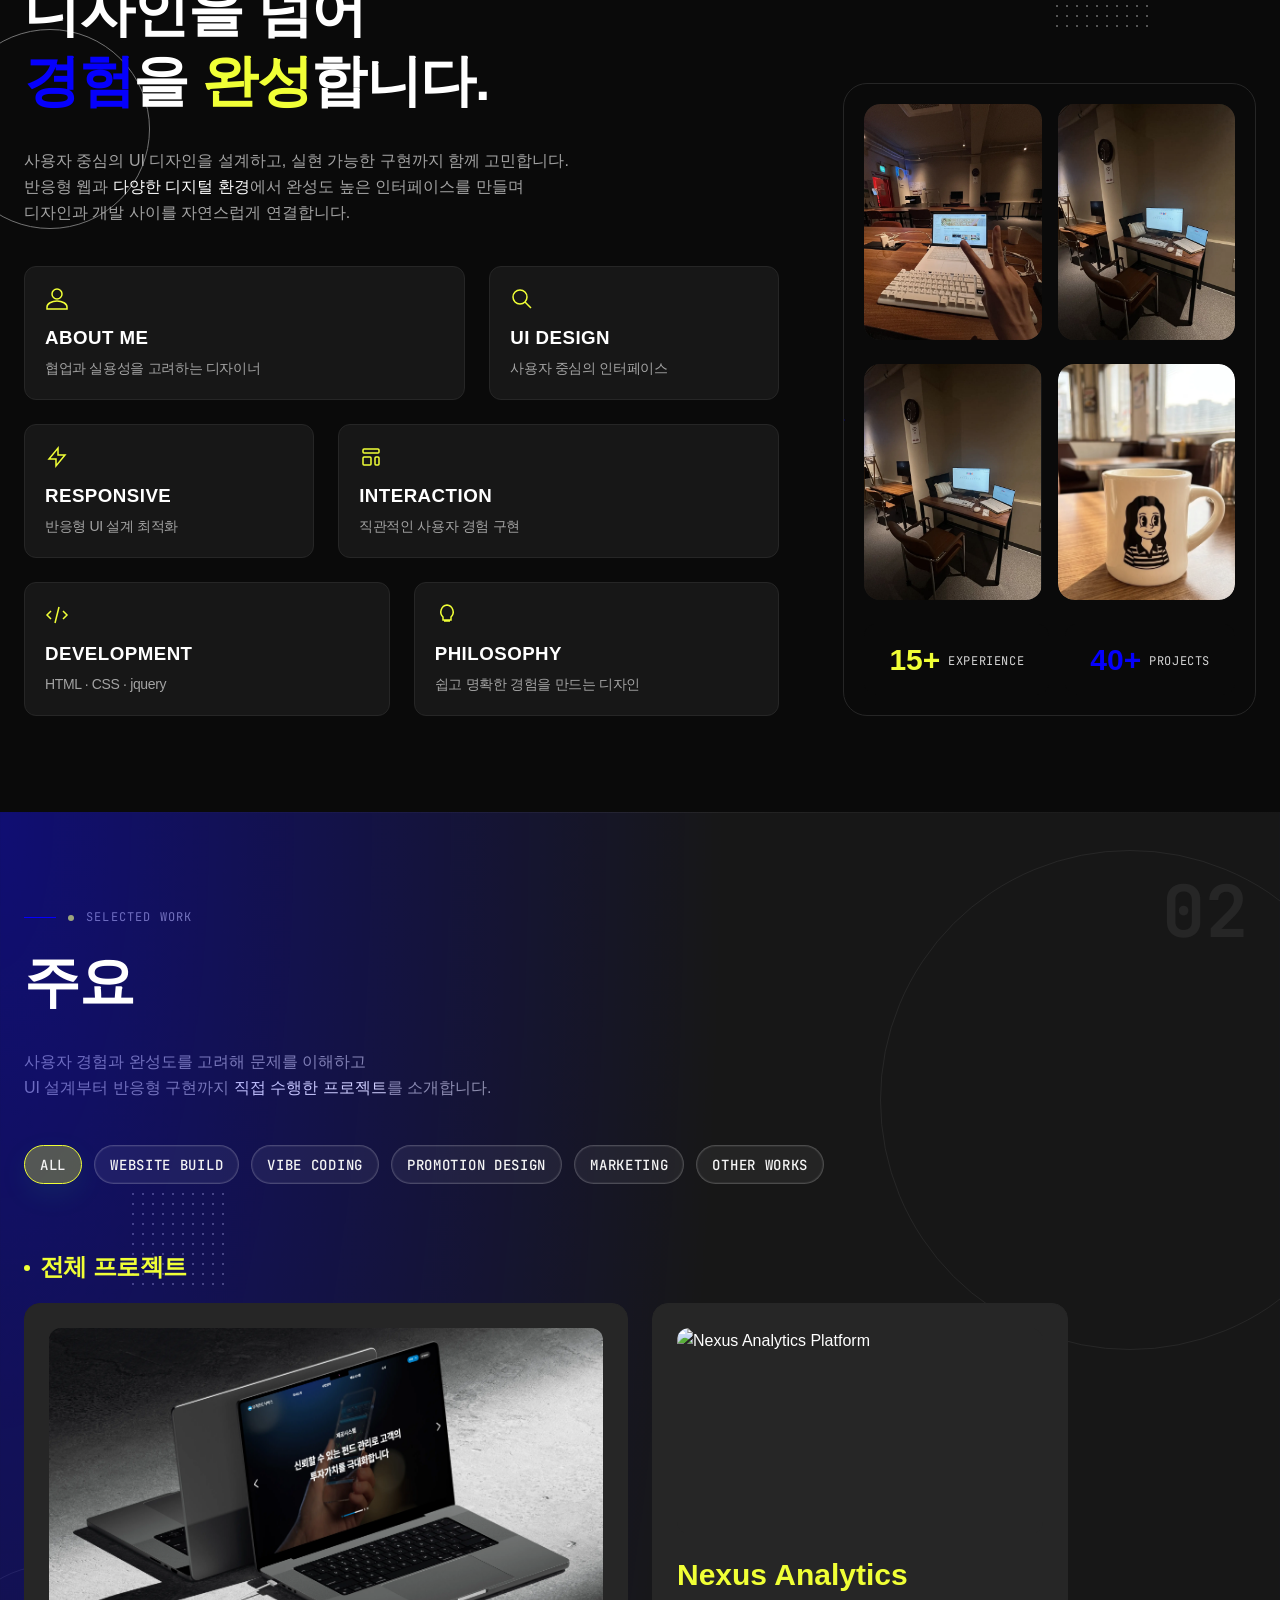
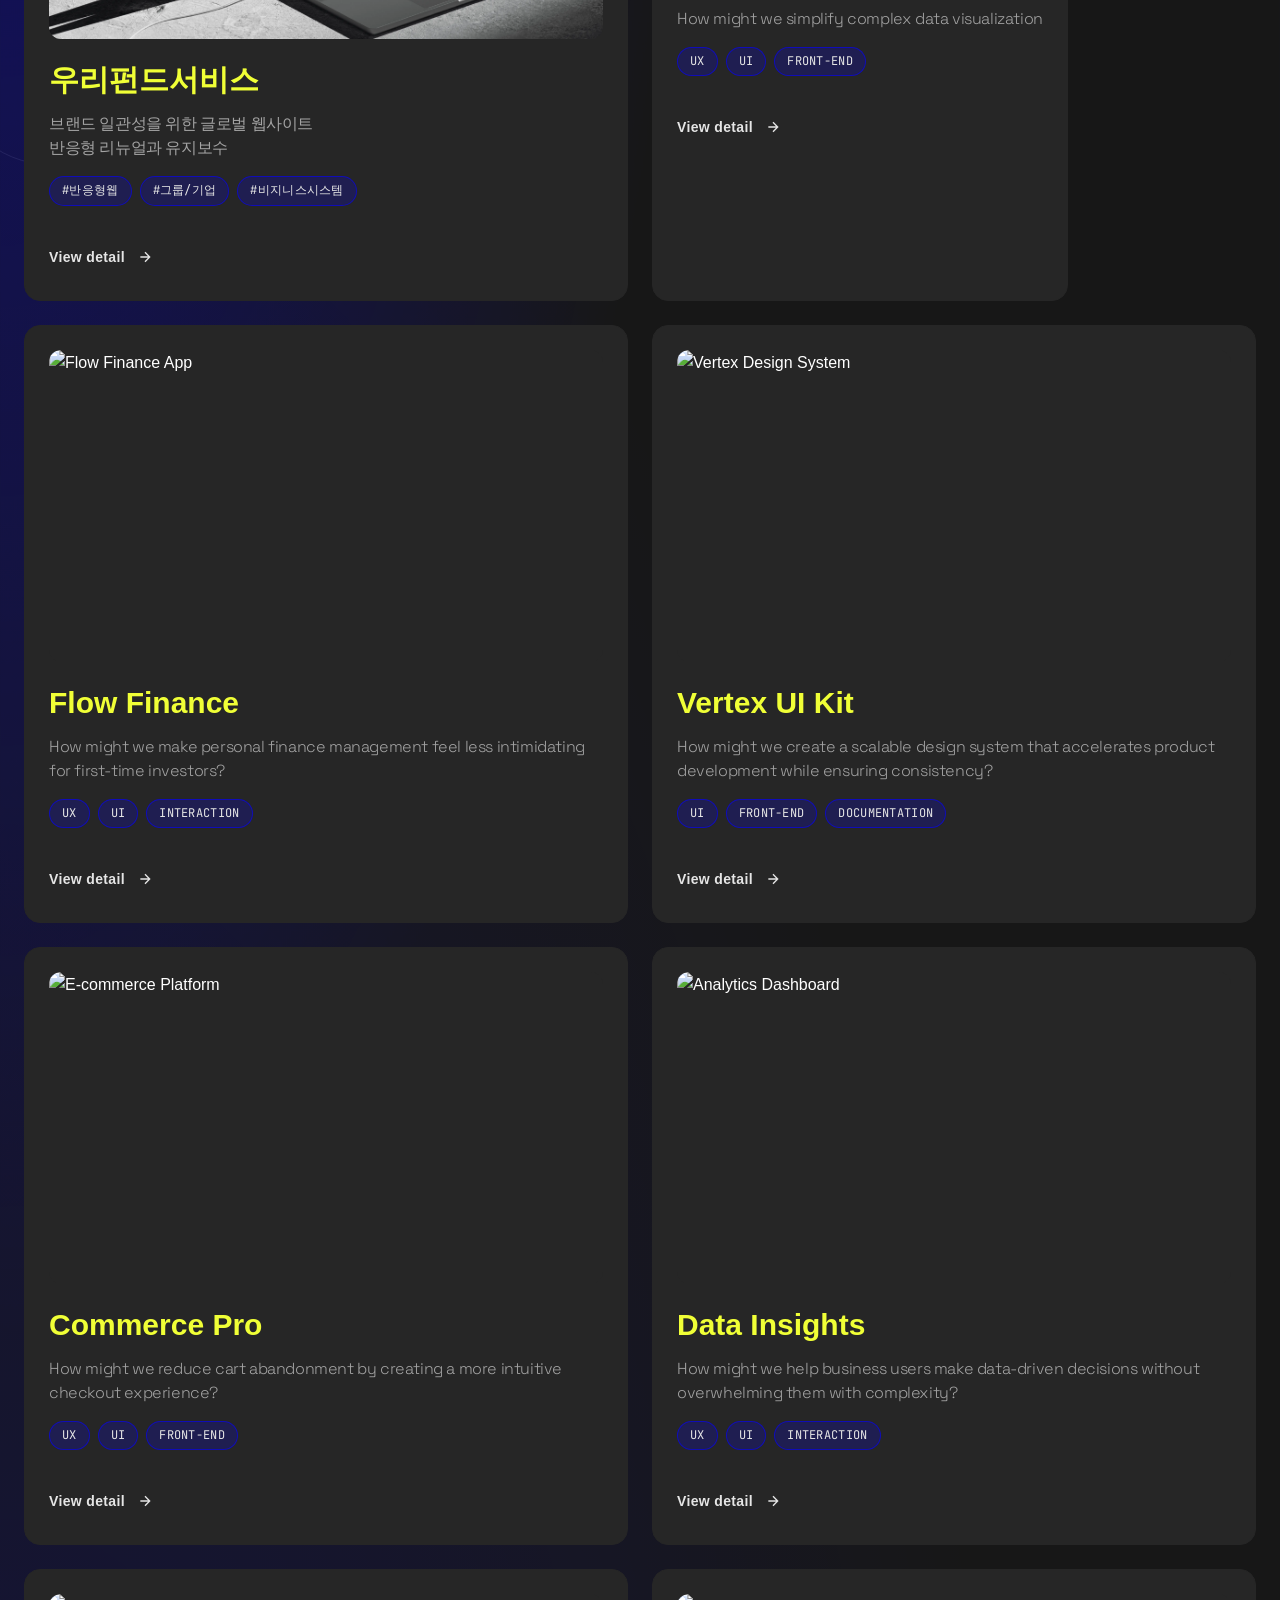
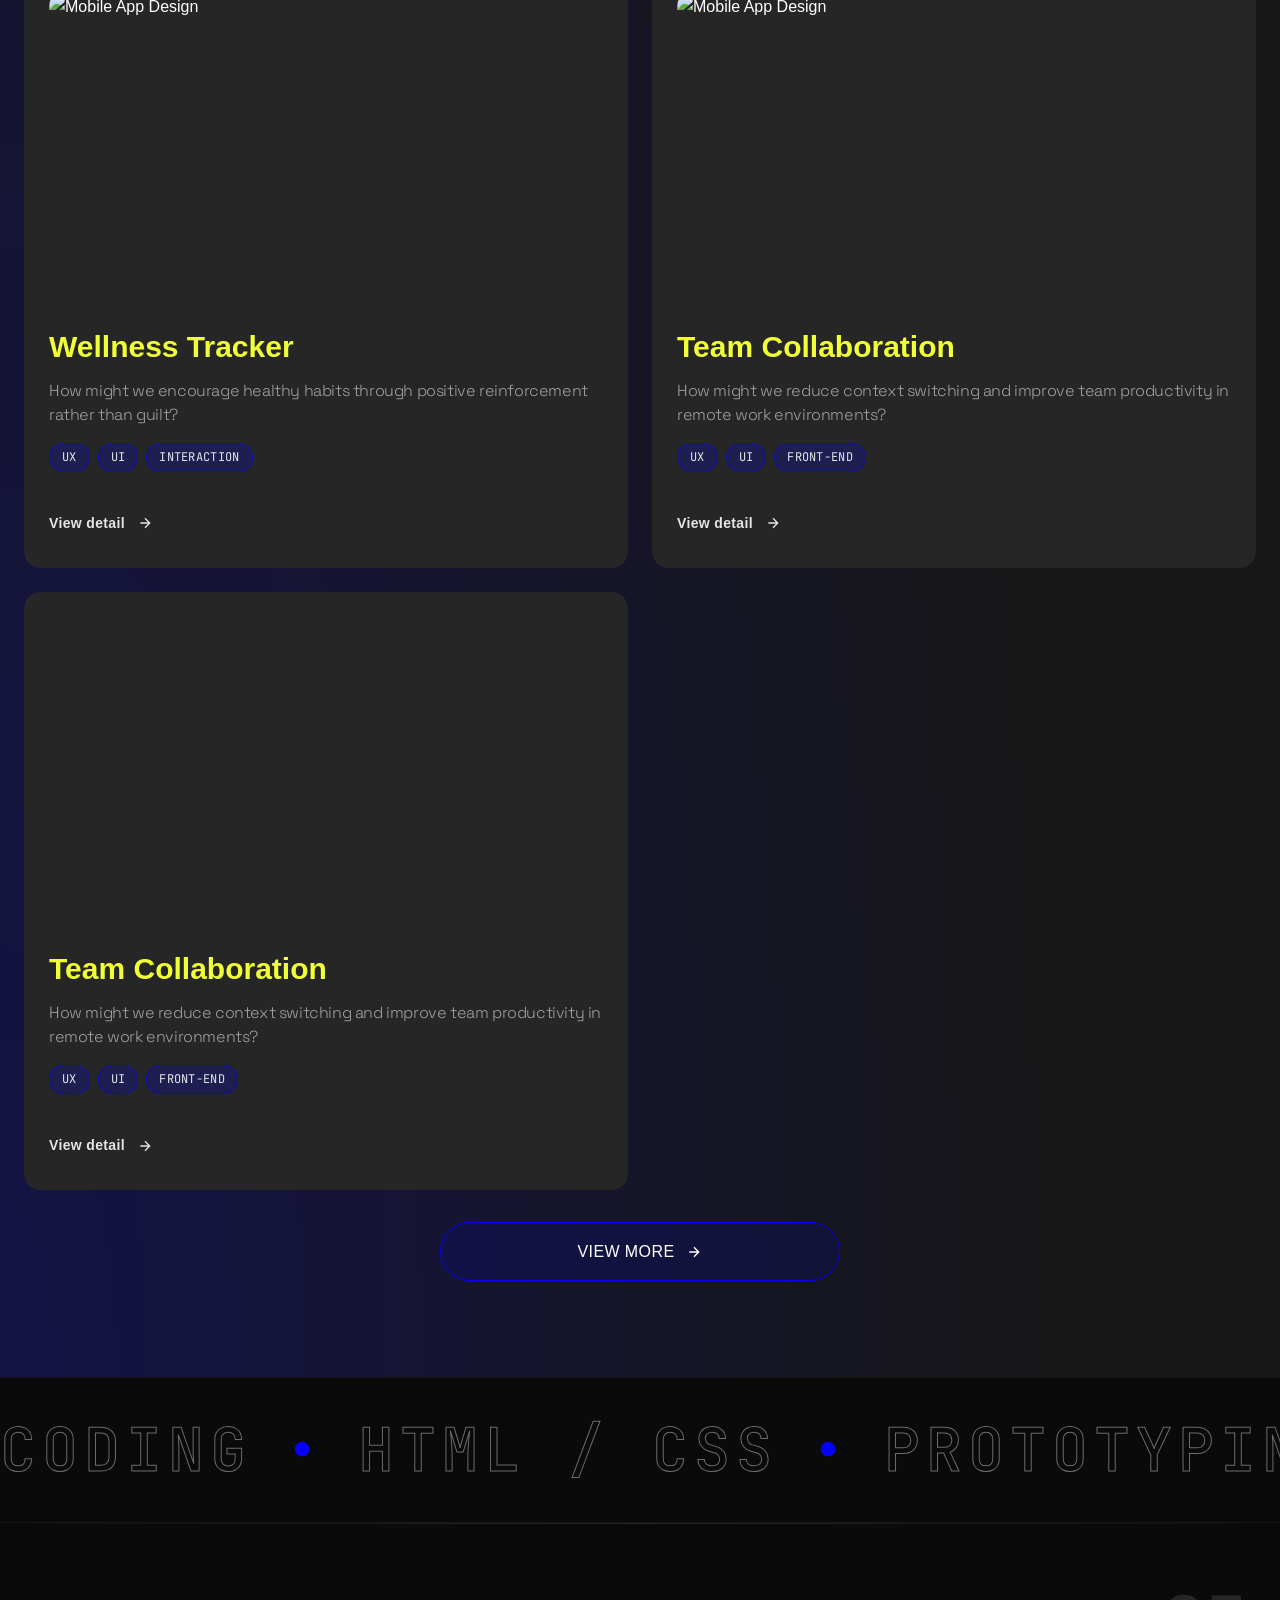
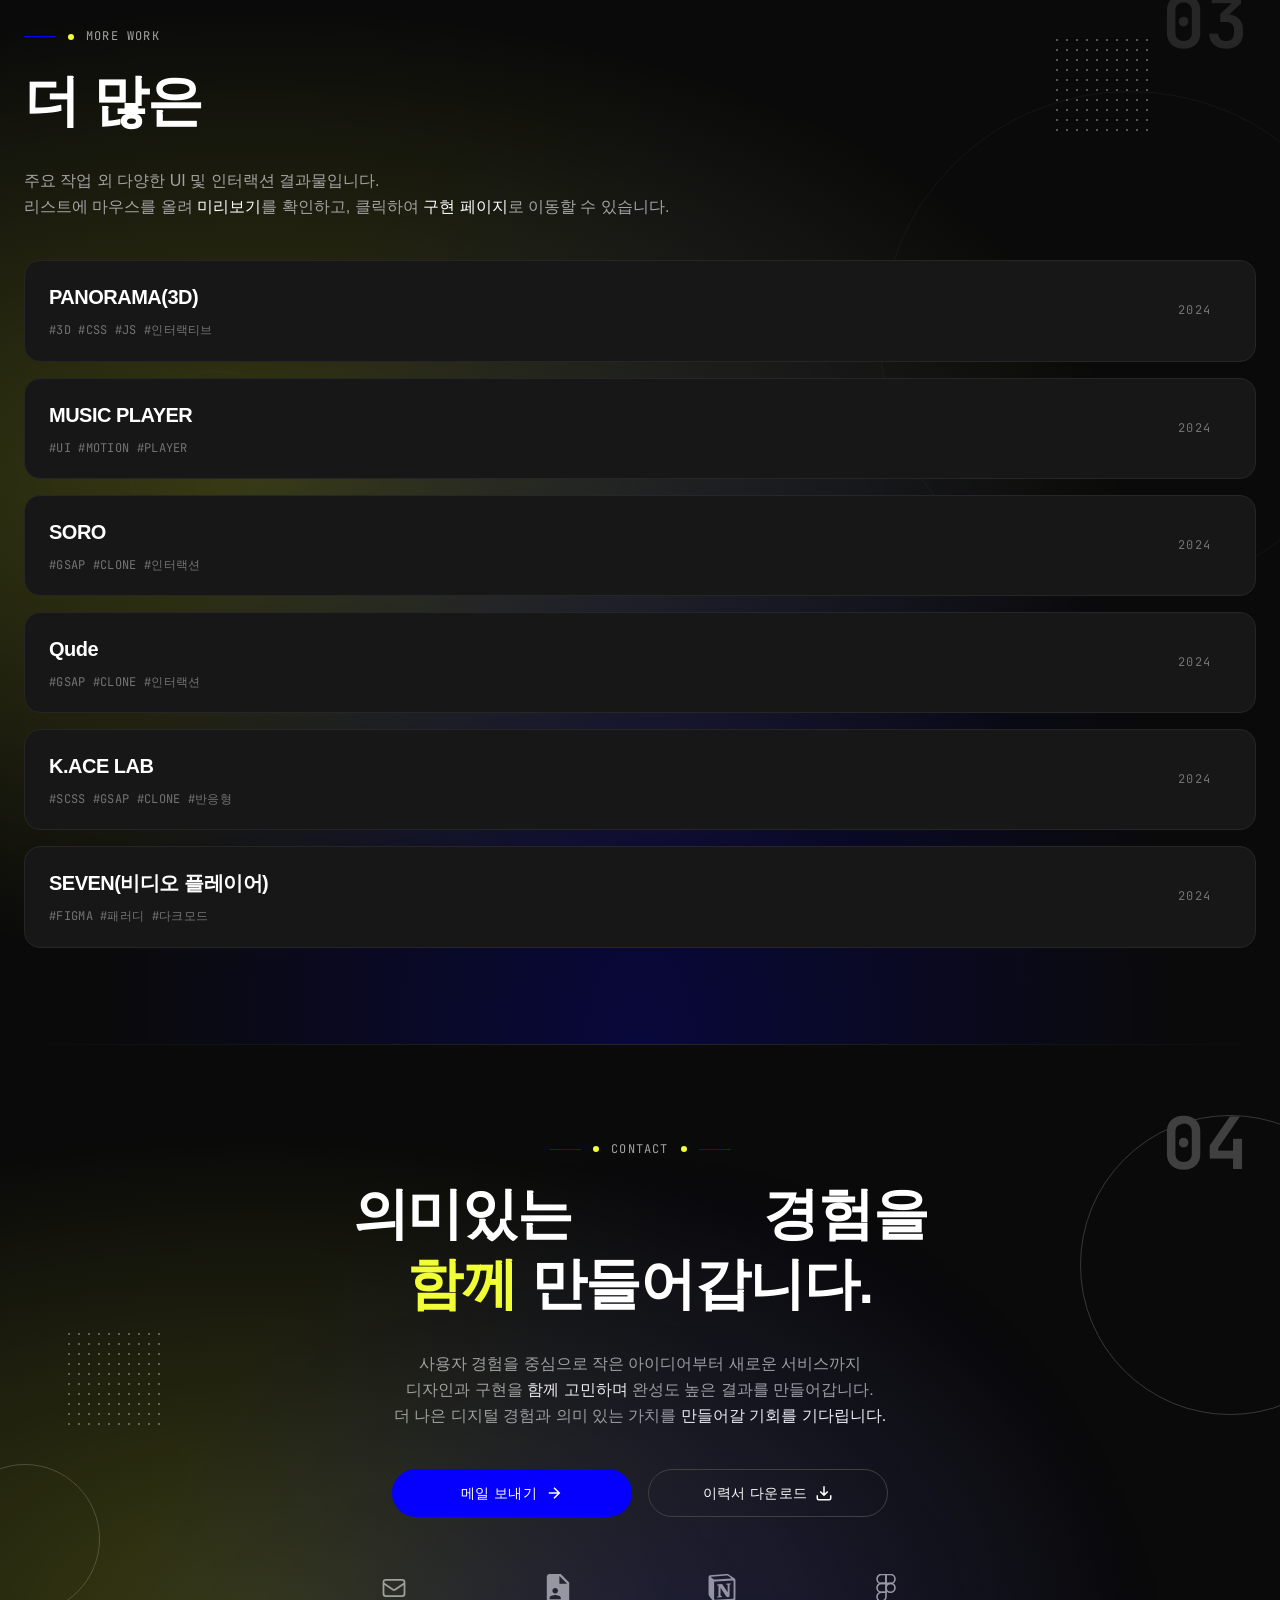
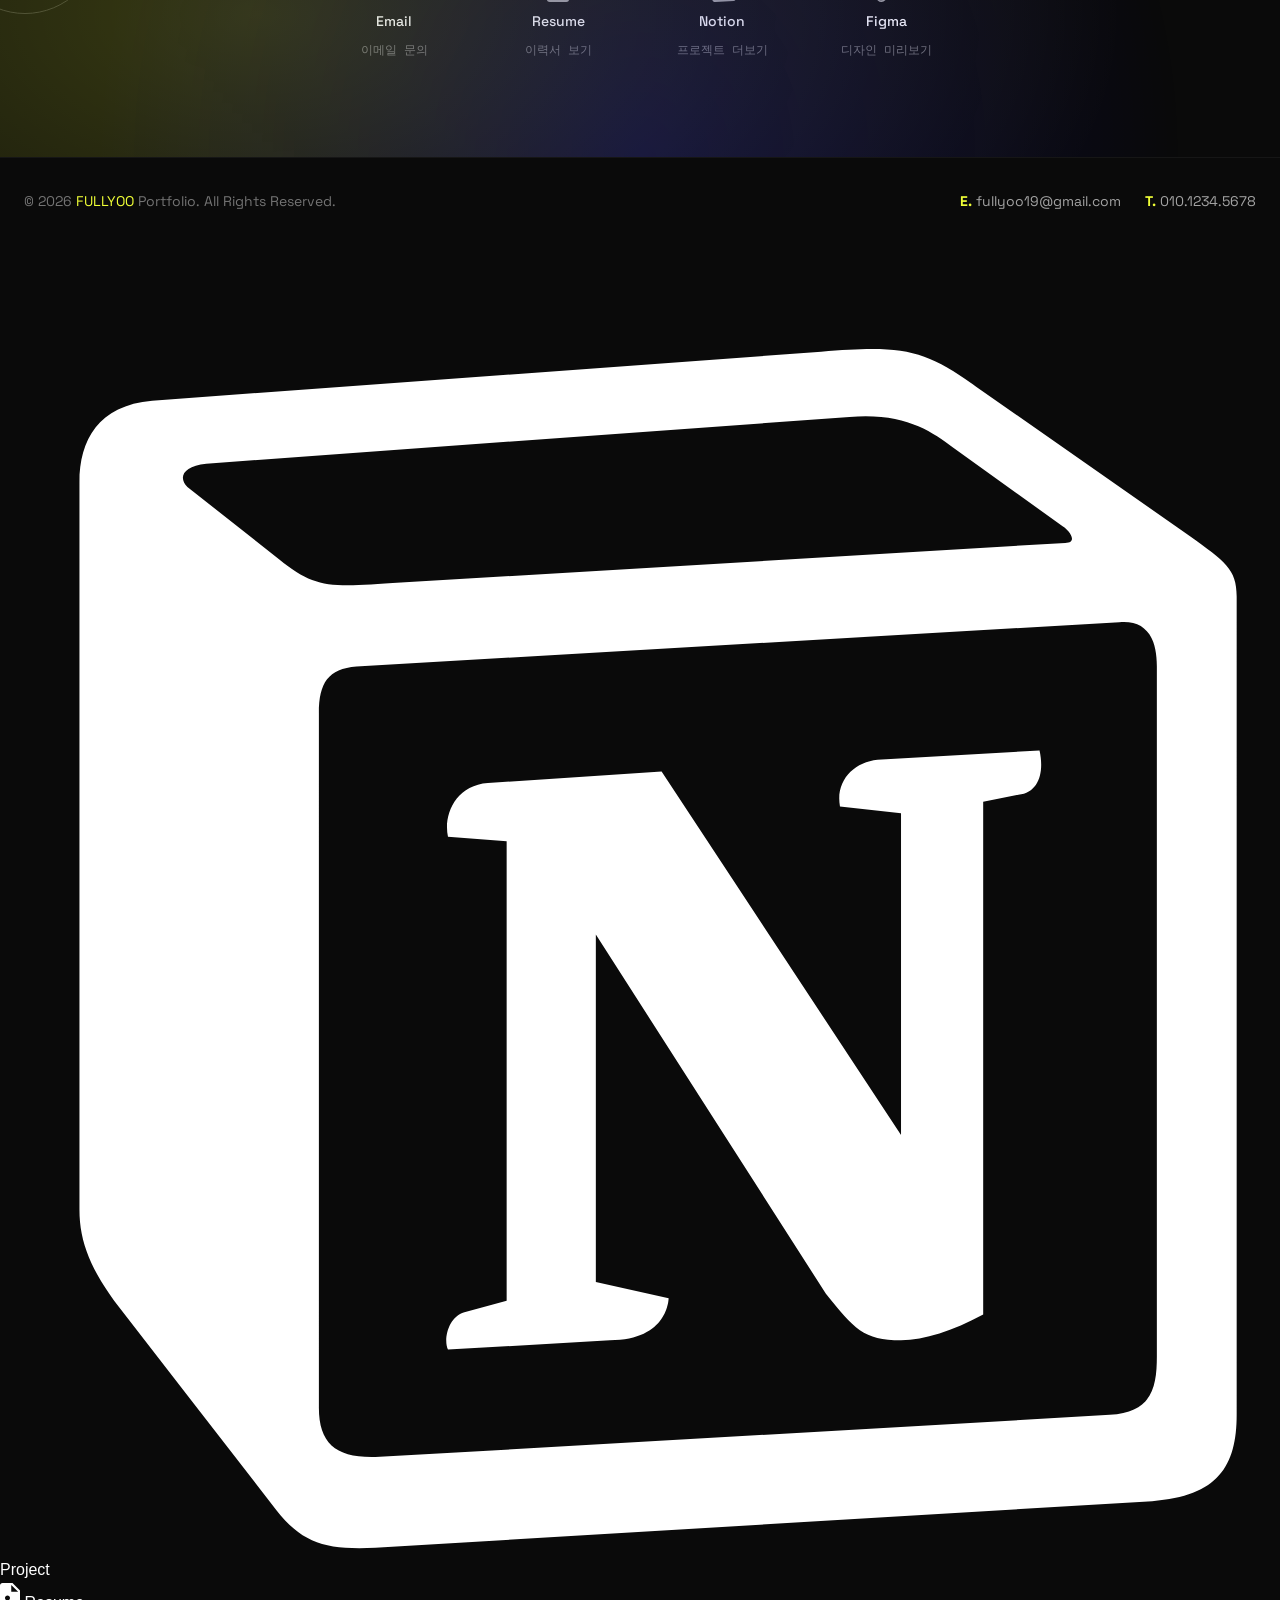
==== commit a032918b: "케이스스터디 넥스트프로젝트 섹션" ====
--- a/index.html
+++ b/index.html
@@ -428,7 +428,7 @@
                                 </div>
                                 <div class="about__media-item">
                                     <video class="about__video" autoplay muted loop playsinline
-                                        poster="/assets/images/about_img_05.webp">
+                                        poster="/assets/images/about_img_03.webp">
                                         <source src="/assets/images/about_mv_01.mp4" type="video/mp4">
                                     </video>
                                 </div>
@@ -541,7 +541,7 @@
                             <div class="swiper-slide works__slide" data-filter="vibe-coding">
                                 <article class="works__card">
                                     <div class="works__card-image">
-                                        <img src="/assets/images/case_01_1_1.webp" class="works__card-img"
+                                        <img src="/assets/images/case_01_hero.webp" class="works__card-img"
                                             loading="lazy">
                                     </div>
                                     <!-- <div class="works-video">
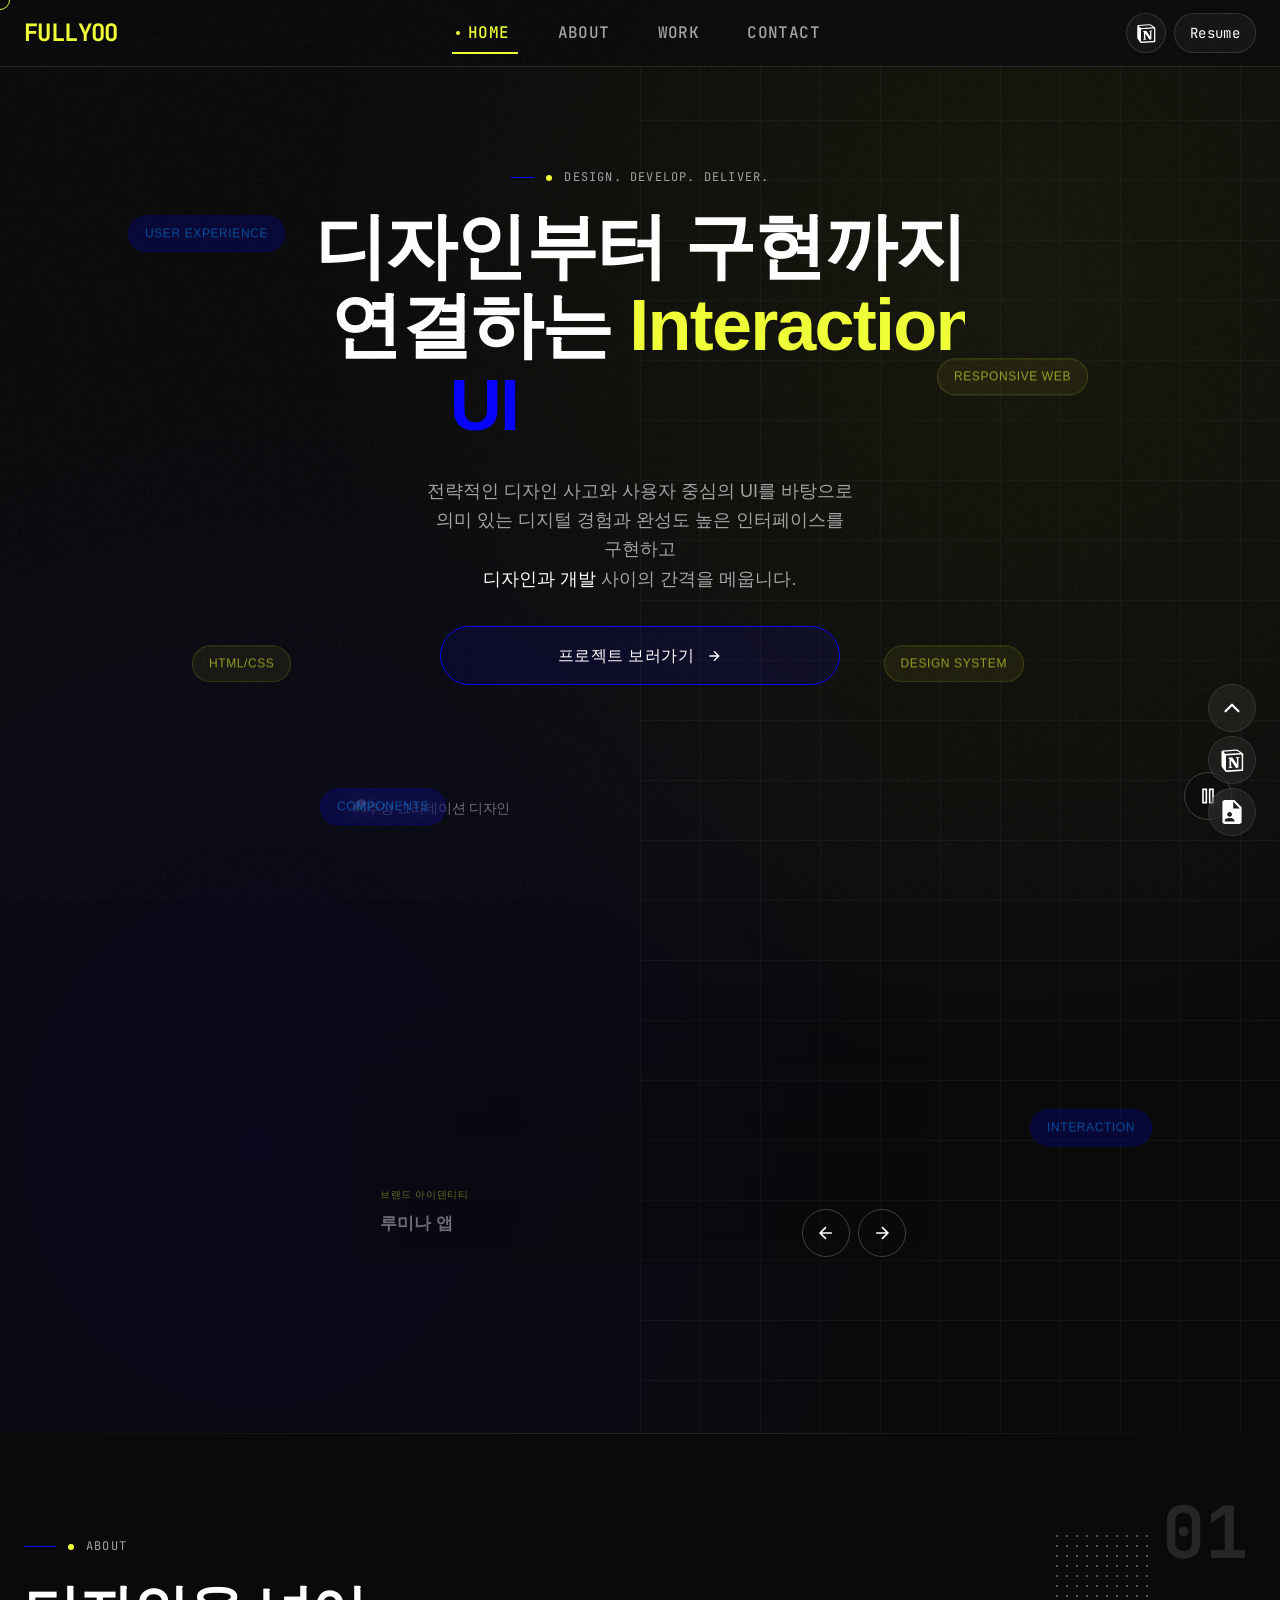
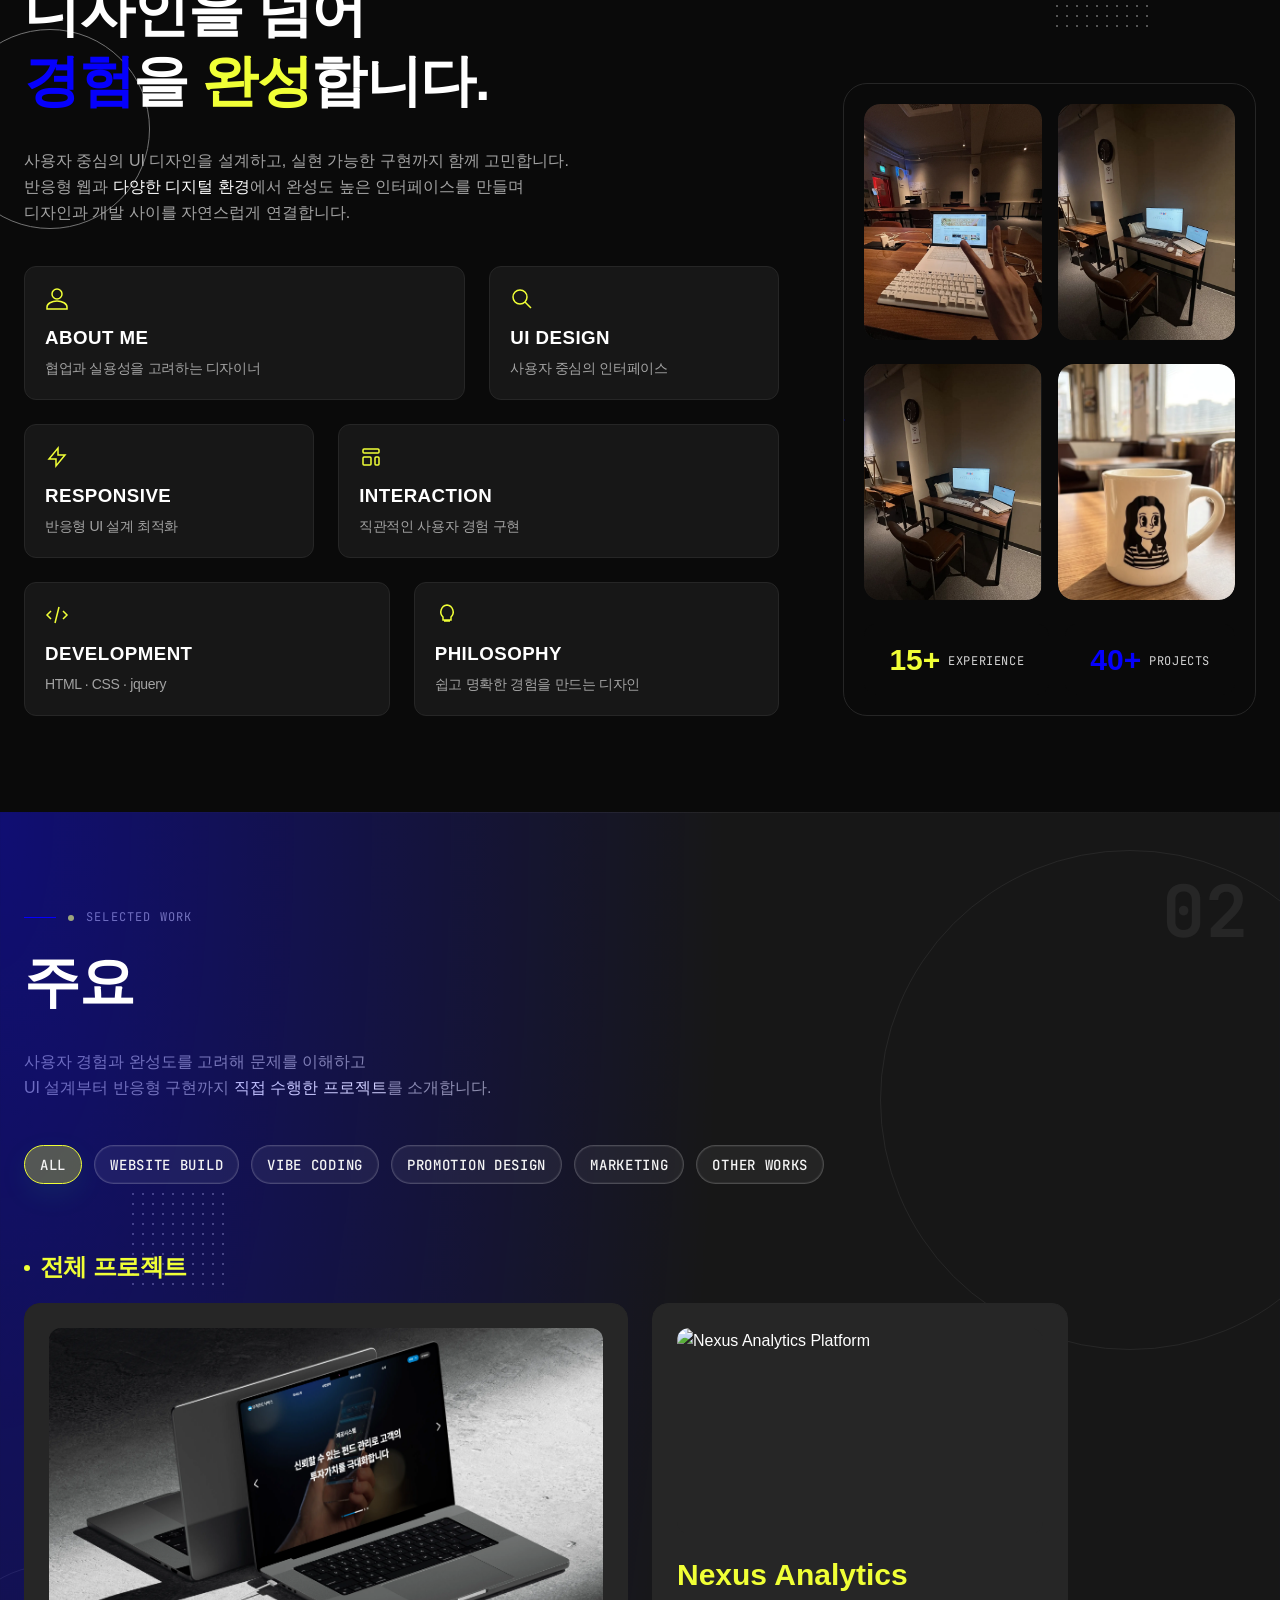
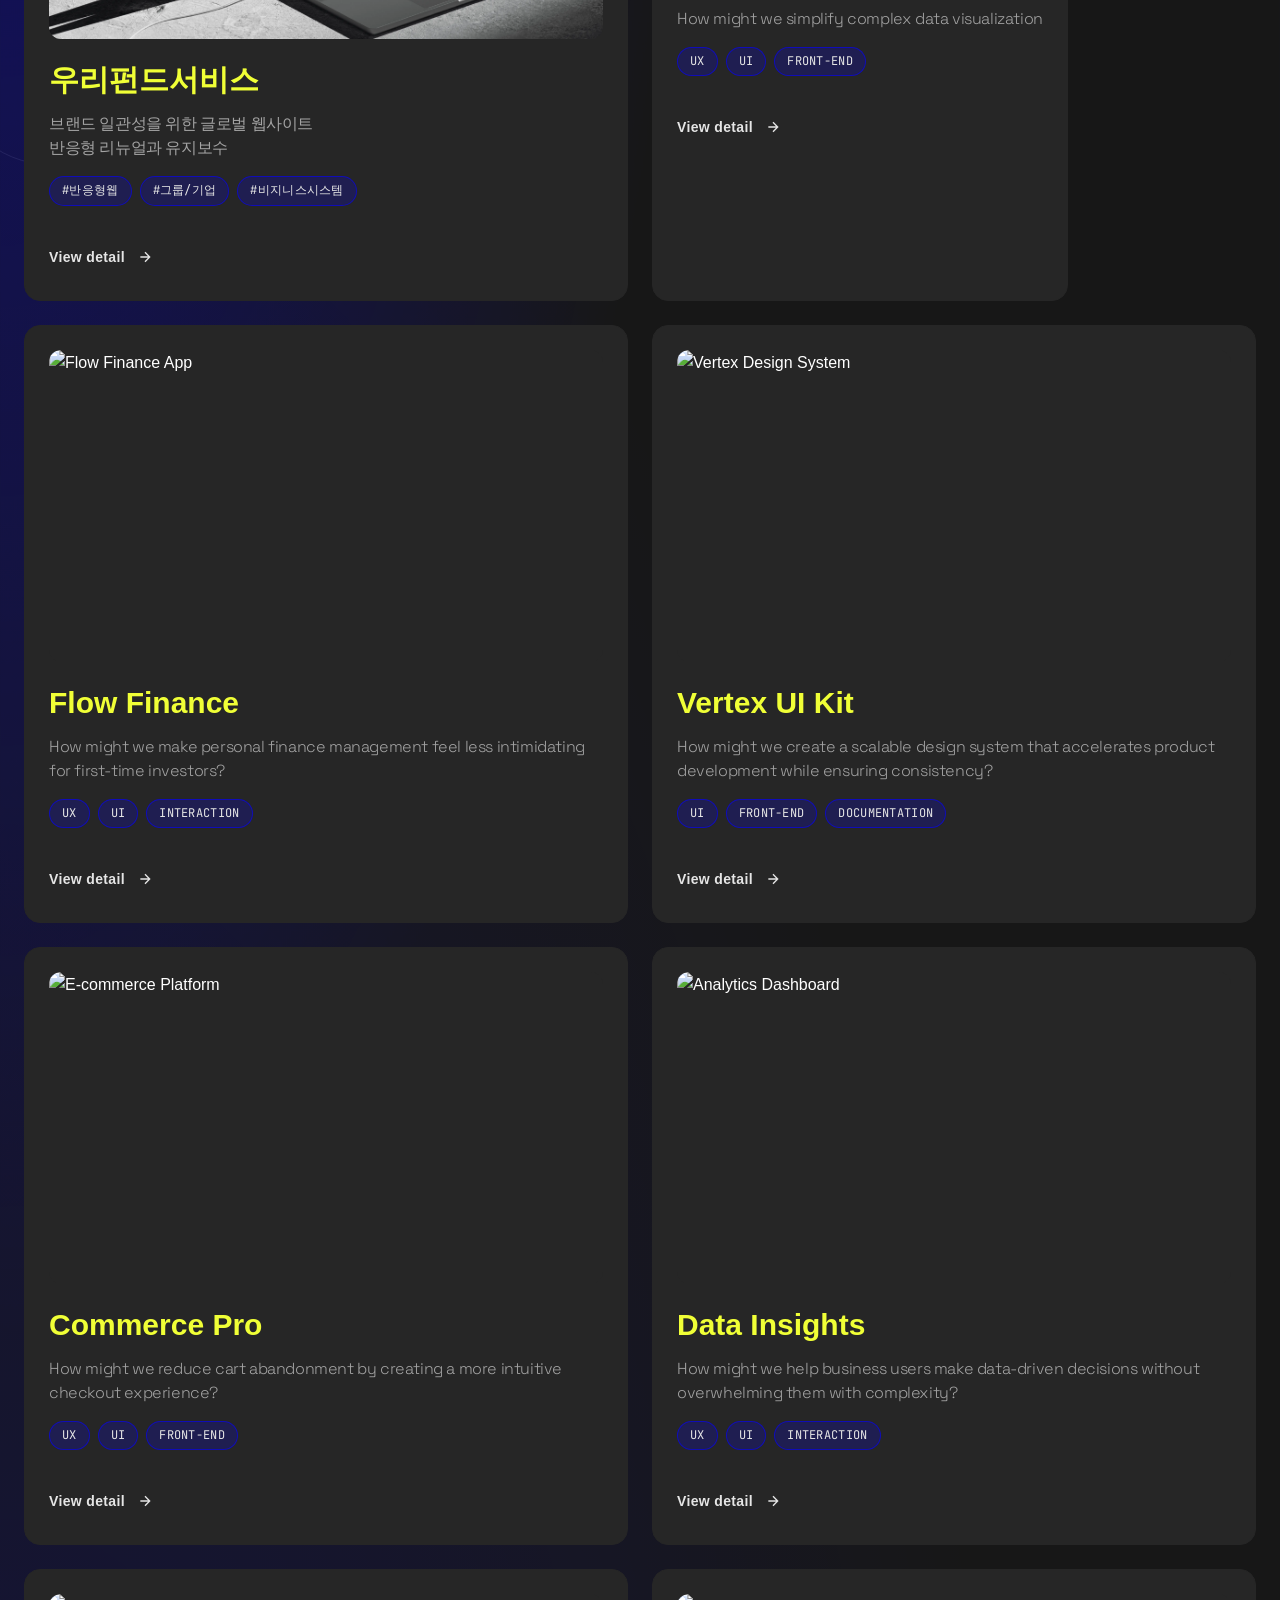
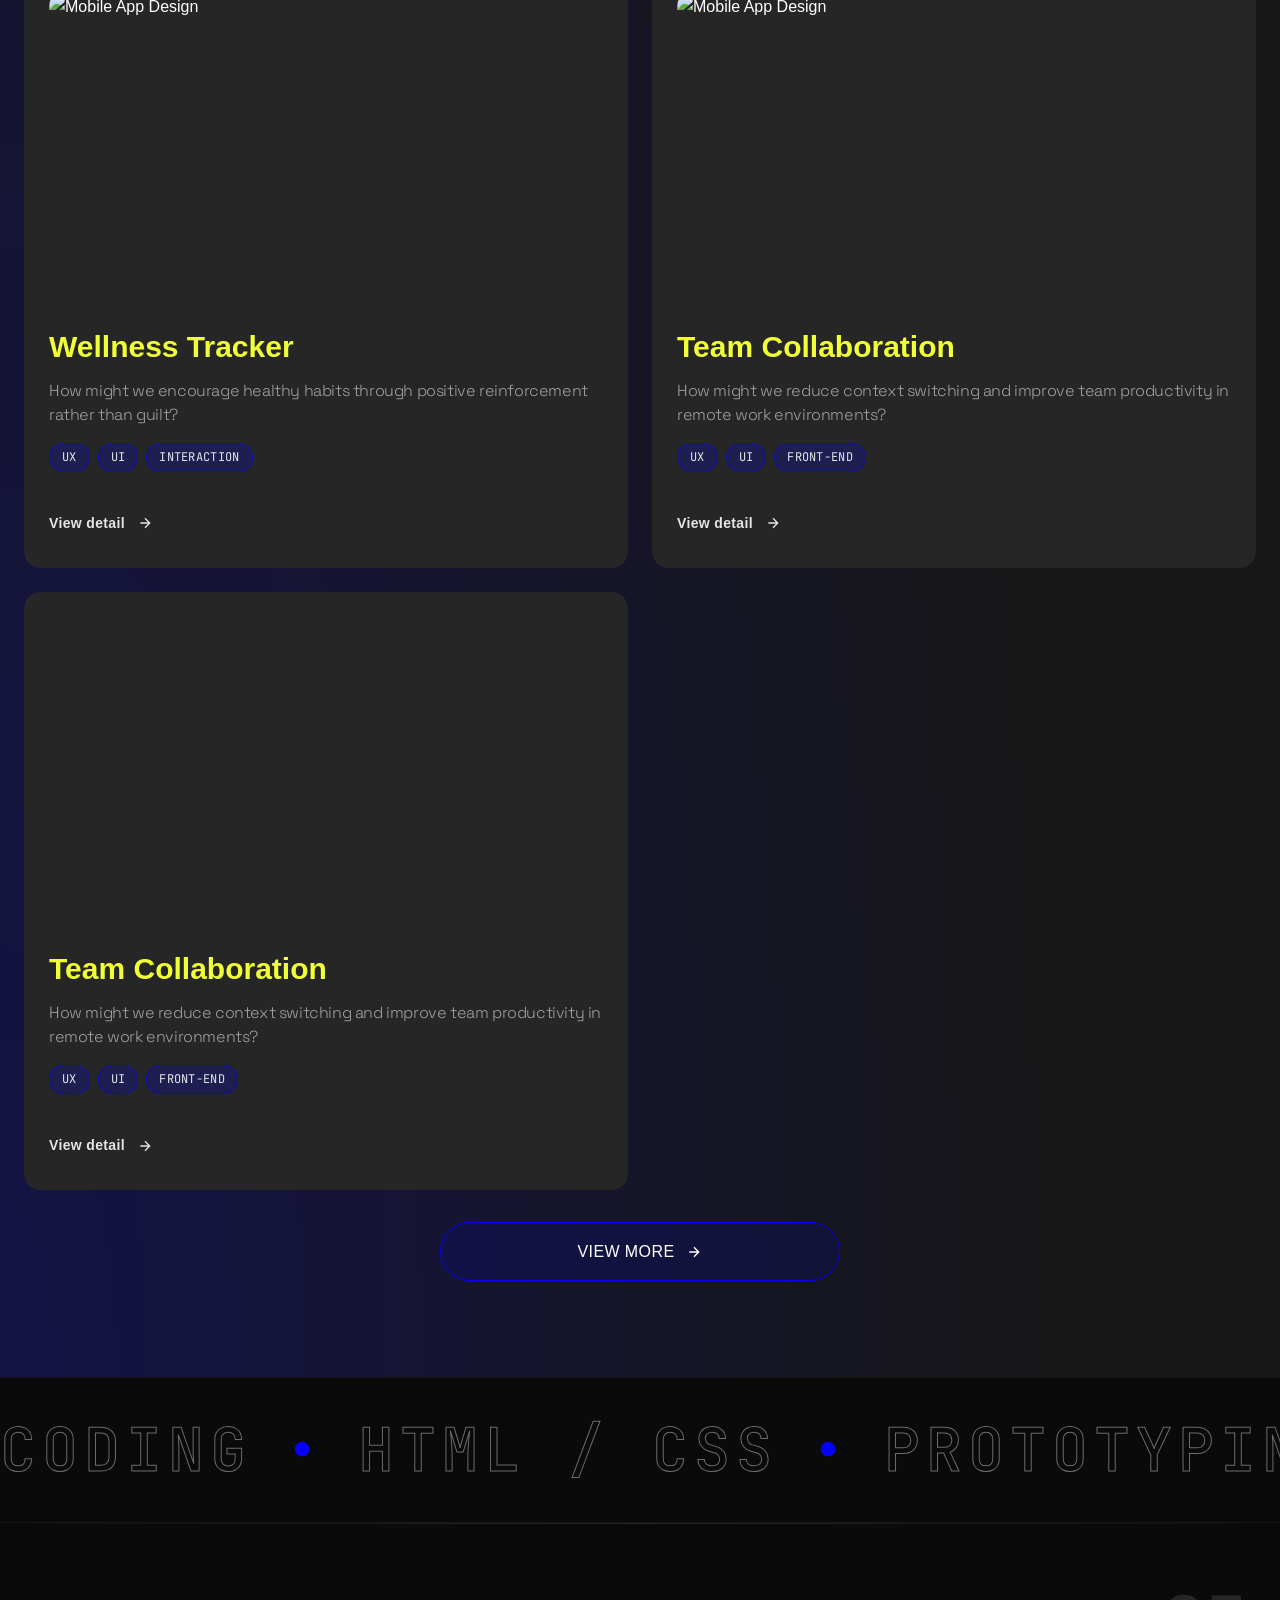
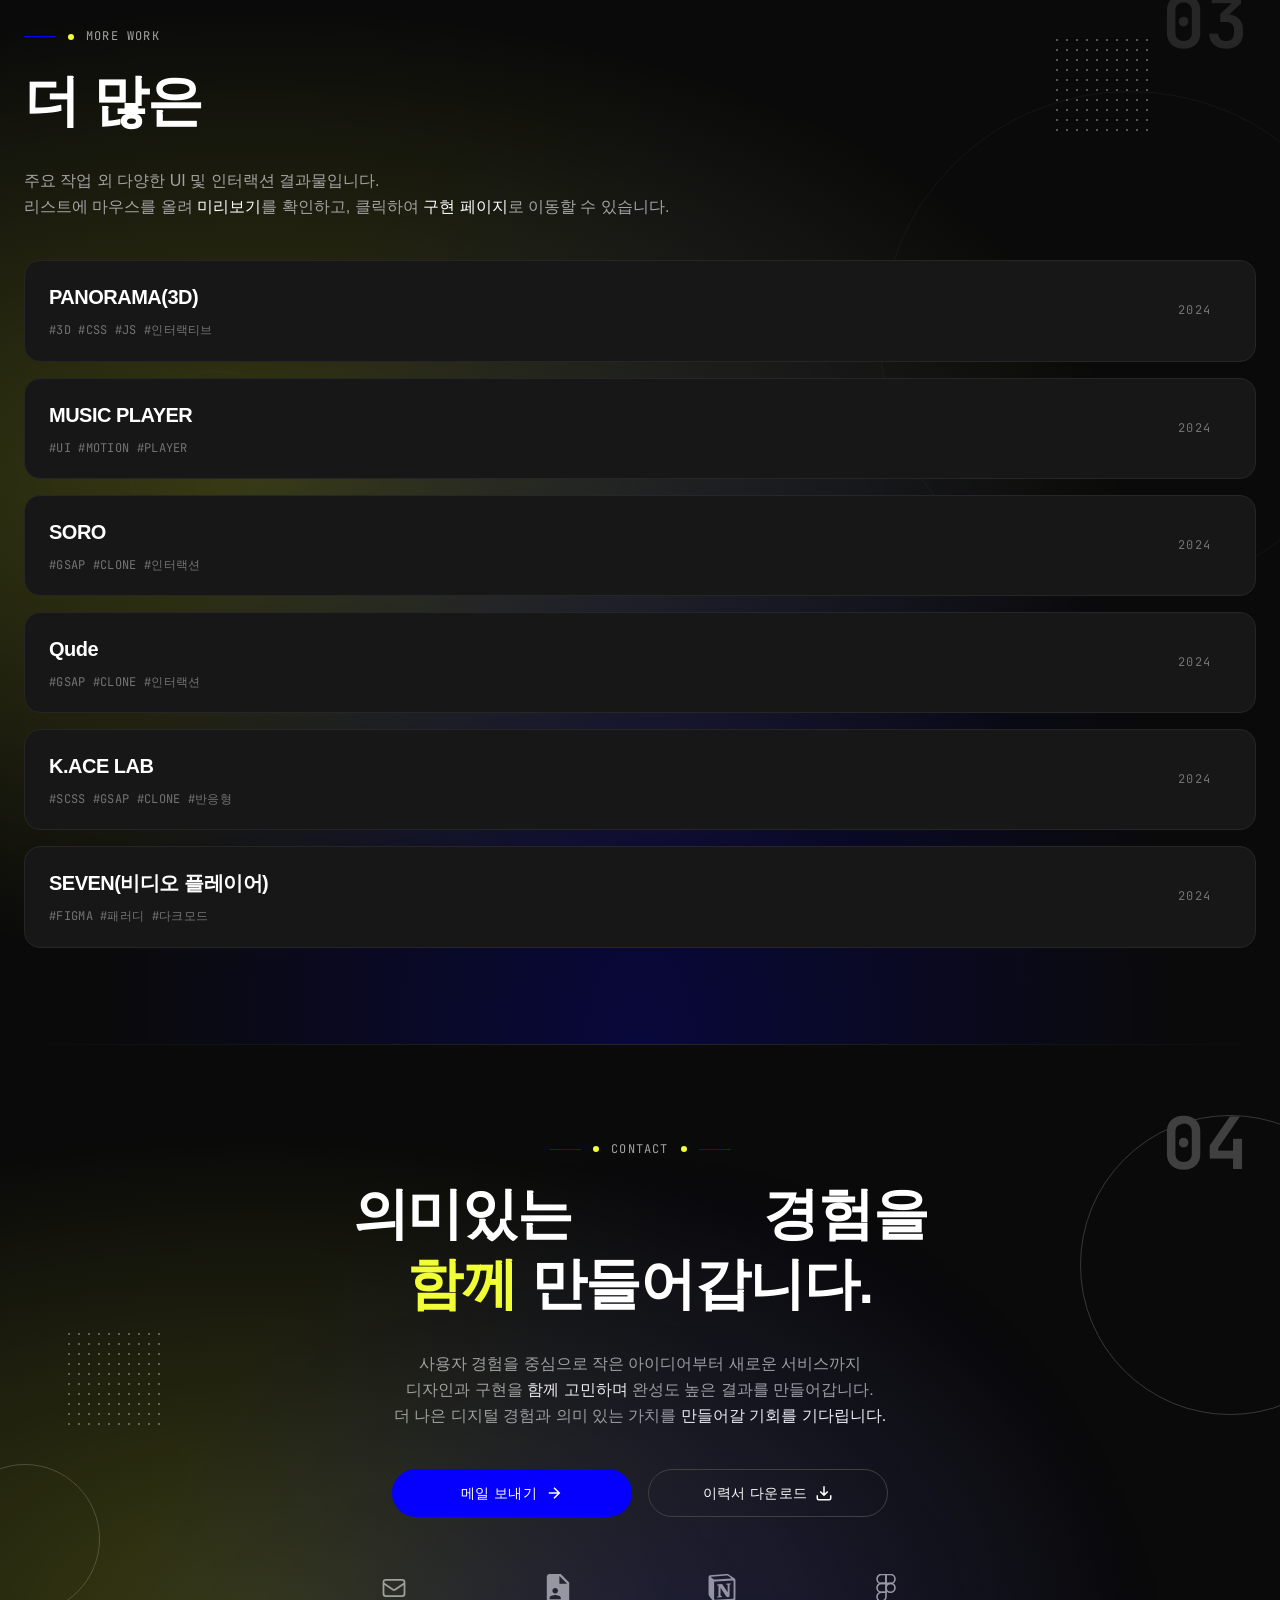
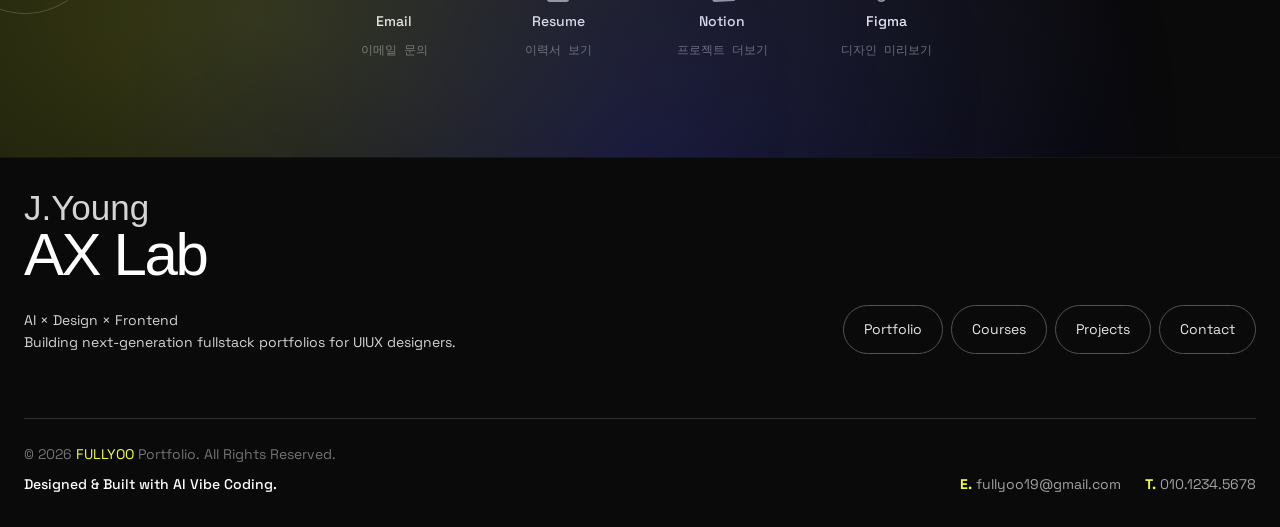
==== commit c9a1b171: "헤더, 풋터, 플로팅메뉴 공통 컴포넌트" ====
--- a/index.html
+++ b/index.html
@@ -48,7 +48,7 @@
     <link rel="stylesheet" href="/assets/css/works.css">
     <link rel="stylesheet" href="/assets/css/selectedWorks.css">
     <link rel="stylesheet" href="/assets/css/contact.css">
-    <link rel="stylesheet" href="/assets/css/floatingMenu.css">
+    <link rel="stylesheet" href="/assets/css/floatingmenu.css">
 
     <!-- Swiper CSS -->
     <link rel="stylesheet" href="https://cdn.jsdelivr.net/npm/swiper@11/swiper-bundle.min.css">
@@ -66,74 +66,12 @@
     <!-- Custom Cursor (Desktop Only) -->
     <div class="cursor" id="cursor" aria-hidden="true"></div>
 
-    <!-- Header / Navigation -->
-    <header class="header" id="header">
-        <div class="header__container">
-            <!-- Logo / Brand -->
-            <h1 class="header__logo">
-                <a href="/" class="header__logo-link" data-scroll-to="hero">
-                    <span class="header__logo-text">Fullyoo</span>
-                </a>
-            </h1>
-
-            <!-- Navigation Menu -->
-            <nav class="header__nav" aria-label="메인 네비게이션">
-                <ul class="header__nav-list">
-                    <li class="header__nav-item">
-                        <a href="/index.html" class="header__nav-link" data-scroll-to="hero">
-                            <span class="header__nav-text">Home</span>
-                        </a>
-                    </li>
-                    <li class="header__nav-item">
-                        <a href="/index.html#about" class="header__nav-link" data-scroll-to="about">
-                            <span class="header__nav-text">About</span>
-                        </a>
-                    </li>
-                    <li class="header__nav-item">
-                        <a href="/index.html#works" class="header__nav-link" data-scroll-to="works">
-                            <span class="header__nav-text">Work</span>
-                        </a>
-                    </li>
-                    <li class="header__nav-item">
-                        <a href="/index.html#contact" class="header__nav-link" data-scroll-to="contact">
-                            <span class="header__nav-text">Contact</span>
-                        </a>
-                    </li>
-                </ul>
-            </nav>
-
-            <div class="header__actions" aria-label="빠른 링크">
-                <div class="header__action-group">
-                    <a href="https://notion.so" class="header__action-link header__action-link--icon" target="_blank"
-                        rel="noopener noreferrer" aria-label="Notion 바로가기">
-                        <span class="header__action-icon">
-                            <svg class="icon" xmlns="http://www.w3.org/2000/svg" viewBox="0 0 32 32"
-                                fill="currentColor">
-                                <path
-                                    d="M20.5301 2.04318C22.5838 1.86808 23.1124 1.98541 24.4031 2.91757L29.7421 6.64778C30.623 7.28918 30.9167 7.46383 30.9167 8.16301V28.6217C30.9167 29.9039 30.4468 30.6622 28.804 30.7782L9.38127 31.944C8.14822 32.0025 7.56137 31.8279 6.9156 31.0114L2.98396 25.9405C2.27951 25.0072 1.98647 24.3088 1.98645 23.492V5.30687C1.98645 4.25835 2.45646 3.38365 3.80508 3.26754L20.5301 2.04318ZM28.9214 9.91165C28.9214 9.15462 28.6285 8.74625 27.9818 8.80449L8.91064 9.91165C8.20688 9.97045 7.9722 10.3204 7.9722 11.0779V28.4466C7.97222 29.3801 8.44147 29.7293 9.49759 29.6715L27.7471 28.6217C28.8037 28.5641 28.9214 27.922 28.9214 27.1636V9.91165ZM25.988 12.0096C26.1051 12.5347 25.988 13.0592 25.4588 13.1182L24.5795 13.2926V26.1151C23.816 26.5231 23.1122 26.7563 22.5256 26.7563C21.5863 26.7563 21.351 26.4646 20.6475 25.5908L14.8959 16.6149V25.2992L16.7158 25.7076C16.7158 25.7076 16.7159 26.7563 15.2475 26.7563L11.1994 26.9897C11.0818 26.7563 11.1995 26.1739 11.6101 26.0571L12.6664 25.7662V14.2837L11.1997 14.1668C11.0822 13.6417 11.3751 12.8847 12.1972 12.8259L16.5398 12.5349L22.5256 21.6277V13.5839L20.9993 13.4098C20.8821 12.7679 21.351 12.3018 21.9379 12.244L25.988 12.0096ZM23.816 4.43331C23.2877 4.02552 22.5835 3.55846 21.2343 3.67528L5.15507 4.84121C4.56875 4.89903 4.45158 5.19046 4.68509 5.42409L6.97519 7.23083C7.91323 7.98837 8.26511 7.93069 10.0265 7.81388L26.632 6.82259C26.9842 6.82259 26.6915 6.47348 26.5739 6.41536L23.816 4.43331Z"
-                                    fill="var(--notion-logo-fill, var(--color-black))">
-                                </path>
-                            </svg>
-                        </span>
-                    </a>
-                    <a href="https://notion.so" class="header__action-popover" target="_blank" rel="noopener noreferrer"
-                        role="tooltip">
-                        Works
-                    </a>
-                </div>
-                <a href="#contact" class="header__action-link header__action-link--support" data-scroll-to="contact">
-                    <span class="header__action-text">Resume</span>
-                </a>
-            </div>
-
-            <!-- Mobile Menu Toggle -->
-            <button class="header__menu-toggle" aria-label="메뉴 열기/닫기" aria-expanded="false">
-                <span class="header__menu-toggle-line"></span>
-                <span class="header__menu-toggle-line"></span>
-                <span class="header__menu-toggle-line"></span>
-            </button>
-        </div>
-    </header>
+
+    <template id="legacy-inline-header" hidden>
+        <!-- 헤더 및 페이지 내비게이션 영역 -->
+        <!-- 공통 헤더는 components/header.html에서 관리하며 common.js가 이 위치에 주입합니다. -->
+        <!-- 페이지별 헤더 중복을 방지하기 위해 인라인 헤더는 비활성화했습니다. -->
+    </template>
 
     <!-- Main Content -->
     <main id="main-content">
@@ -1171,67 +1109,11 @@
             </div>
         </section>
 
-        <!-- Footer Note -->
-        <footer class="footer">
-            <div class="footer__container">
-                <p class="footer__copyright">© 2026 <span class="footer__copyright-highlight">Fullyoo </span>Portfolio.
-                    All rights reserved.</p>
-                <div class="footer__links">
-                    <!-- <a href="#" class="footer__link">Resume</a> -->
-                    <!-- <a href="#" class="footer__link">notion</a> -->
-                    <!-- <a href="#" class="footer__link">figma</a> -->
-                    <a class="footer__link" href="mailto:fullyoo19@gmail.com" target="_blank"
-                        rel="noopener noreferrer"><b>E.</b> fullyoo19@gmail.com</a>
-                    <a href="tel:010-1234-5678" class="footer__link"><b>T.</b> 010.1234.5678</a>
-
-                    <!-- <a href="/index.html#hero" class="footer__link">Home</a>
-                    <a href="/index.html#about" class="footer__link">About</a>
-                    <a href="/index.html#works" class="footer__link">Work</a>
-                    <a href="/index.html#contact" class="footer__link">Contact</a> -->
-                </div>
-        </footer>
+        <!-- Footer is shared through components/footer.html and injected by common.js. -->
     </main>
 
     <!-- Floating Menu (탑 버튼, 노션) -->
-    <nav class="floating-menu" aria-label="플로팅 메뉴">
-        <button type="button" class="floating-menu__item floating-menu__item--top" id="floating-menu-top"
-            aria-label="맨 위로">
-            <svg xmlns="http://www.w3.org/2000/svg" fill="none" viewBox="0 0 24 24" stroke="currentColor"
-                stroke-width="2" stroke-linecap="round" stroke-linejoin="round">
-                <path d="M18 15l-6-6-6 6" />
-            </svg>
-        </button>
-        <div class="floating-menu__item-wrap">
-            <a href="https://notion.so" target="_blank" rel="noopener noreferrer" class="floating-menu__item"
-                aria-label="노션 포트폴리오">
-                <svg class="icon" xmlns="http://www.w3.org/2000/svg" viewBox="0 0 32 32" fill="currentColor">
-                    <path
-                        d="M20.5301 2.04318C22.5838 1.86808 23.1124 1.98541 24.4031 2.91757L29.7421 6.64778C30.623 7.28918 30.9167 7.46383 30.9167 8.16301V28.6217C30.9167 29.9039 30.4468 30.6622 28.804 30.7782L9.38127 31.944C8.14822 32.0025 7.56137 31.8279 6.9156 31.0114L2.98396 25.9405C2.27951 25.0072 1.98647 24.3088 1.98645 23.492V5.30687C1.98645 4.25835 2.45646 3.38365 3.80508 3.26754L20.5301 2.04318ZM28.9214 9.91165C28.9214 9.15462 28.6285 8.74625 27.9818 8.80449L8.91064 9.91165C8.20688 9.97045 7.9722 10.3204 7.9722 11.0779V28.4466C7.97222 29.3801 8.44147 29.7293 9.49759 29.6715L27.7471 28.6217C28.8037 28.5641 28.9214 27.922 28.9214 27.1636V9.91165ZM25.988 12.0096C26.1051 12.5347 25.988 13.0592 25.4588 13.1182L24.5795 13.2926V26.1151C23.816 26.5231 23.1122 26.7563 22.5256 26.7563C21.5863 26.7563 21.351 26.4646 20.6475 25.5908L14.8959 16.6149V25.2992L16.7158 25.7076C16.7158 25.7076 16.7159 26.7563 15.2475 26.7563L11.1994 26.9897C11.0818 26.7563 11.1995 26.1739 11.6101 26.0571L12.6664 25.7662V14.2837L11.1997 14.1668C11.0822 13.6417 11.3751 12.8847 12.1972 12.8259L16.5398 12.5349L22.5256 21.6277V13.5839L20.9993 13.4098C20.8821 12.7679 21.351 12.3018 21.9379 12.244L25.988 12.0096ZM23.816 4.43331C23.2877 4.02552 22.5835 3.55846 21.2343 3.67528L5.15507 4.84121C4.56875 4.89903 4.45158 5.19046 4.68509 5.42409L6.97519 7.23083C7.91323 7.98837 8.26511 7.93069 10.0265 7.81388L26.632 6.82259C26.9842 6.82259 26.6915 6.47348 26.5739 6.41536L23.816 4.43331Z"
-                        fill="var(--notion-logo-fill, var(--color-black))">
-                    </path>
-                </svg>
-            </a>
-            <a href="https://notion.so" class="floating-menu__tooltip" target="_blank" rel="noopener noreferrer"
-                role="tooltip">
-                Project
-            </a>
-        </div>
-        <div class="floating-menu__item-wrap">
-            <a href="https://notion.so" target="_blank" rel="noopener noreferrer" class="floating-menu__item"
-                aria-label="이력서 보기">
-                <svg class="icon" width="20" height="25" viewBox="0 0 20 25" fill="currentColor"
-                    xmlns="http://www.w3.org/2000/svg"
-                    style="translate: none; rotate: none; scale: none; transform: translate(0px, 0px);">
-                    <path
-                        d="M11.25 8.75H18.125L11.25 1.875V8.75ZM2.5 0H12.5L20 7.5V22.5C20 23.163 19.7366 23.7989 19.2678 24.2678C18.7989 24.7366 18.163 25 17.5 25H2.5C1.83696 25 1.20107 24.7366 0.732233 24.2678C0.263392 23.7989 0 23.163 0 22.5V2.5C0 1.1125 1.1125 0 2.5 0ZM12.5 22.5V21.25C12.5 19.5875 9.1625 18.75 7.5 18.75C5.8375 18.75 2.5 19.5875 2.5 21.25V22.5H12.5ZM7.5 12.5C6.83696 12.5 6.20107 12.7634 5.73223 13.2322C5.26339 13.7011 5 14.337 5 15C5 15.663 5.26339 16.2989 5.73223 16.7678C6.20107 17.2366 6.83696 17.5 7.5 17.5C8.16304 17.5 8.79893 17.2366 9.26777 16.7678C9.73661 16.2989 10 15.663 10 15C10 14.337 9.73661 13.7011 9.26777 13.2322C8.79893 12.7634 8.16304 12.5 7.5 12.5Z"
-                        fill="currentColor"></path>
-                </svg>
-            </a>
-            <a href="#" class="floating-menu__tooltip" target="_blank" rel="noopener noreferrer" role="tooltip">
-                Resume
-            </a>
-        </div>
-    </nav>
+    <!-- 플로팅메뉴는 components/floating-menu.html을 통해 공유되며 common.js에 의해 삽입됩니다. -->
 
     <!-- Scripts -->
     <!-- GSAP Core + Plugins -->
@@ -1255,7 +1137,7 @@
     </script>
 
     <!-- Custom Scripts -->
-    <script src="/assets/js/common.js"></script>
+    <script src="assets/js/common.js"></script>
     <script src="/assets/js/header.js"></script>
     <script src="/assets/js/gsap/heroAnimation.js"></script>
     <script src="/assets/js/gsap/aboutAnimation.js"></script>
@@ -1265,7 +1147,7 @@
     <script src="/assets/js/swiper/heroSwiper.js"></script>
     <script src="/assets/js/swiper/worksSwiper.js"></script>
     <script src="/assets/js/swiper/selectedWorksSwiper.js"></script>
-    <script src="/assets/js/floatingMenu.js"></script>
+    <script src="assets/js/floatingmenu.js"></script>
     <script src="/assets/js/main.js"></script>
 
 </body>
--- a/assets/css/footer.css
+++ b/assets/css/footer.css
@@ -17,16 +17,93 @@
     width: var(--container-2xl);
     max-width: 100%;
     margin: 0 auto;
+    font-family: var(--font-secondary);
+    text-transform: capitalize;
+}
+
+.footer__top,
+.footer__bottom {
     display: flex;
     justify-content: space-between;
-    align-items: center;
-    font-family: var(--font-secondary);
-    text-transform: capitalize;
+    align-items: flex-end;
+    gap: var(--space-8);
+}
+
+.footer__top {
+    padding-bottom: var(--space-16);
+}
+
+.footer__brand {
+    display: flex;
+    flex-direction: column;
+    align-items: flex-start;
+}
+
+.footer__brand-name {
+    color: var(--color-gray-300);
+    font-family: var(--font-primary);
+    font-size: clamp(2rem, 4vw, 3.5rem);
+    font-weight: var(--weight-medium);
+    line-height: 1;
+}
+
+.footer__brand-title {
+    color: var(--color-light);
+    font-family: var(--font-primary);
+    font-size: clamp(3.5rem, 8vw, 6rem);
+    font-weight: var(--weight-medium);
+    letter-spacing: -0.04em;
+    line-height: 1;
+}
+
+.footer__brand-description {
+    margin-top: var(--space-6);
+    color: var(--color-gray-300);
+    font-size: var(--text-sm);
+    line-height: 1.6;
+    text-transform: none;
+}
+
+.footer__nav {
+    display: flex;
+    flex-wrap: wrap;
+    justify-content: flex-end;
+    gap: var(--space-2);
+}
+
+.footer__nav-link {
+    padding: var(--space-3) var(--space-5);
+    border: 1px solid var(--color-gray-600);
+    border-radius: var(--radius-full);
+    color: var(--color-gray-200);
+    font-size: var(--text-sm);
+    text-decoration: none;
+    text-transform: none;
+    transition: color var(--duration-normal) var(--ease-out-expo), border-color var(--duration-normal) var(--ease-out-expo), background-color var(--duration-normal) var(--ease-out-expo);
+}
+
+.footer__nav-link:hover {
+    border-color: var(--color-accent);
+    background: var(--color-accent);
+    color: var(--color-dark);
+}
+
+.footer__bottom {
+    padding-top: var(--space-6);
+    border-top: 1px solid rgba(255, 255, 255, 0.16);
 }
 
 .footer__copyright {
     font-size: var(--text-sm);
     color: var(--color-gray-500);
+}
+
+.footer__credit {
+    margin-top: var(--space-2);
+    color: var(--color-light);
+    font-size: var(--text-sm);
+    font-weight: var(--weight-medium);
+    text-transform: none;
 }
 
 .footer__copyright-highlight {
@@ -78,10 +155,19 @@
 /* Mobile */
 
 @media (max-width: 768px) {
-    .footer__container {
-        flex-direction: column-reverse;
-        gap: var(--space-4);
-        text-align: center;
+
+    .footer__top,
+    .footer__bottom {
+        align-items: flex-start;
+        flex-direction: column;
+    }
+
+    .footer__top {
+        gap: var(--space-8);
+    }
+
+    .footer__nav {
+        justify-content: flex-start;
     }
 }
 
@@ -89,6 +175,14 @@
 @media (max-width: 480px) {
     .footer__container {
         gap: var(--space-2);
+    }
+
+    .footer__brand-title {
+        font-size: 3.2rem;
+    }
+
+    .footer__brand-description {
+        font-size: var(--text-xs);
     }
 
     .footer__link {
--- a/assets/css/floatingmenu.css
+++ b/assets/css/floatingmenu.css
@@ -0,0 +1,246 @@
+/**
+ * floatingMenu.css
+ * 우측 플로팅 메뉴
+ * - Top 버튼
+ * - Project
+ * - Resume
+ */
+
+/* =========================================================
+   Floating Menu
+   ========================================================= */
+
+.floating-menu {
+    position: fixed;
+    right: var(--space-6);
+    bottom: var(--space-16);
+    z-index: var(--z-tooltip);
+
+    display: flex;
+    flex-direction: column;
+    align-items: center;
+    gap: var(--space-1);
+
+    pointer-events: none;
+}
+
+
+/* =========================================================
+   Item Wrap
+   ========================================================= */
+
+.floating-menu__item-wrap {
+    position: relative;
+
+    display: flex;
+    align-items: center;
+    overflow: visible;
+
+    pointer-events: auto;
+}
+
+.floating-menu__item-wrap>svg {
+    pointer-events: none;
+}
+
+
+/* =========================================================
+   Item
+   ========================================================= */
+
+.floating-menu__item {
+    width: 48px;
+    height: 48px;
+
+    display: flex;
+    align-items: center;
+    justify-content: center;
+
+    padding: 0;
+
+    background: rgba(255, 255, 255, 0.06);
+    border: 1px solid rgba(255, 255, 255, 0.1);
+    border-radius: var(--radius-full);
+
+    color: var(--color-light);
+    text-decoration: none;
+
+    transition:
+        background var(--duration-normal) var(--ease-out-expo),
+        border-color var(--duration-normal) var(--ease-out-expo),
+        color var(--duration-normal) var(--ease-out-expo),
+        transform var(--duration-normal) var(--ease-out-expo);
+
+    backdrop-filter: blur(12px);
+
+    cursor: pointer;
+    pointer-events: auto;
+}
+
+button.floating-menu__item {
+    padding: 0;
+    font: inherit;
+}
+
+
+/* =========================================================
+   Item Hover / Focus
+   ========================================================= */
+
+.floating-menu__item:hover,
+.floating-menu__item-wrap:hover .floating-menu__item,
+.floating-menu__item-wrap:focus-within .floating-menu__item {
+    background: rgba(5, 0, 253, 0.4);
+    border-color: var(--color-primary);
+    color: var(--color-accent);
+
+    transform: scale(1.08);
+}
+
+.floating-menu__item:active {
+    transform: scale(0.96);
+}
+
+
+/* =========================================================
+   Top Button
+   ========================================================= */
+
+.floating-menu__item--top {
+    opacity: 1;
+    visibility: visible;
+    transform: translateY(0);
+
+    transition:
+        opacity var(--duration-normal) var(--ease-out-expo),
+        visibility var(--duration-normal),
+        transform var(--duration-normal) var(--ease-out-expo),
+        background var(--duration-normal),
+        border-color var(--duration-normal),
+        color var(--duration-normal);
+}
+
+.floating-menu__item--top.is-visible {
+    opacity: 1;
+    visibility: visible;
+    transform: translateY(0);
+}
+
+
+/* =========================================================
+   Icon
+   ========================================================= */
+
+.floating-menu__item svg {
+    width: 26px;
+    height: 26px;
+
+    flex-shrink: 0;
+    pointer-events: none;
+}
+
+.floating-menu__item .icon {
+    width: 24px;
+    height: 24px;
+}
+
+
+/* =========================================================
+   Tooltip
+   ========================================================= */
+
+.floating-menu__tooltip {
+    position: absolute;
+
+    top: 50%;
+    right: calc(100% + 10px);
+    display: block;
+    padding: 0.65rem 0.8rem;
+    border: 1px solid rgba(255, 255, 255, 0.14);
+    border-radius: var(--radius-lg);
+    background: rgba(15, 15, 18, 0.92);
+    color: var(--color-light);
+    font-family: var(--font-secondary);
+    font-size: var(--text-xs);
+    white-space: nowrap;
+    letter-spacing: var(--tracking-wide);
+    text-decoration: none;
+    box-shadow: 0 14px 40px rgba(0, 0, 0, 0.35);
+    z-index: 2;
+    /* opacity: 0; */
+    visibility: hidden;
+    pointer-events: none;
+    transform: translateY(-50%) translateX(6px);
+    transition:
+        opacity var(--duration-normal) var(--ease-out-expo),
+        visibility var(--duration-normal),
+        transform var(--duration-normal) var(--ease-out-expo);
+}
+
+
+/* =========================================================
+   Tooltip Visible
+   ========================================================= */
+
+.floating-menu__item-wrap:hover .floating-menu__tooltip,
+.floating-menu__item-wrap:focus-within .floating-menu__tooltip,
+.floating-menu__item-wrap.is-tooltip-visible .floating-menu__tooltip,
+.floating-menu__item:hover+.floating-menu__tooltip,
+.floating-menu__item:focus+.floating-menu__tooltip,
+.floating-menu__tooltip:hover {
+    opacity: 1;
+    visibility: visible;
+
+    pointer-events: auto;
+
+    transform: translateY(-50%) translateX(0);
+}
+
+
+/* =========================================================
+   Tooltip Hover
+   ========================================================= */
+
+.floating-menu__item-wrap:hover .floating-menu__tooltip:hover {
+    padding: 0.55rem 0.9rem;
+    border-radius: var(--radius-full);
+    border-color: var(--color-primary);
+    color: var(--color-accent);
+}
+
+
+/* =========================================================
+   Responsive
+   ========================================================= */
+
+/* Mobile */
+@media (max-width: 768px) {
+
+    .floating-menu {
+        right: var(--space-4);
+        bottom: var(--space-24);
+    }
+
+    .floating-menu__item {
+        width: 44px;
+        height: 44px;
+    }
+
+    .floating-menu__item svg {
+        width: 20px;
+        height: 20px;
+    }
+
+    .floating-menu__item .icon {
+        width: 20px;
+        height: 20px;
+    }
+
+    .floating-menu__tooltip {
+        right: calc(100% + 8px);
+
+        padding: 0.55rem 0.7rem;
+
+        font-size: var(--text-xs);
+    }
+}
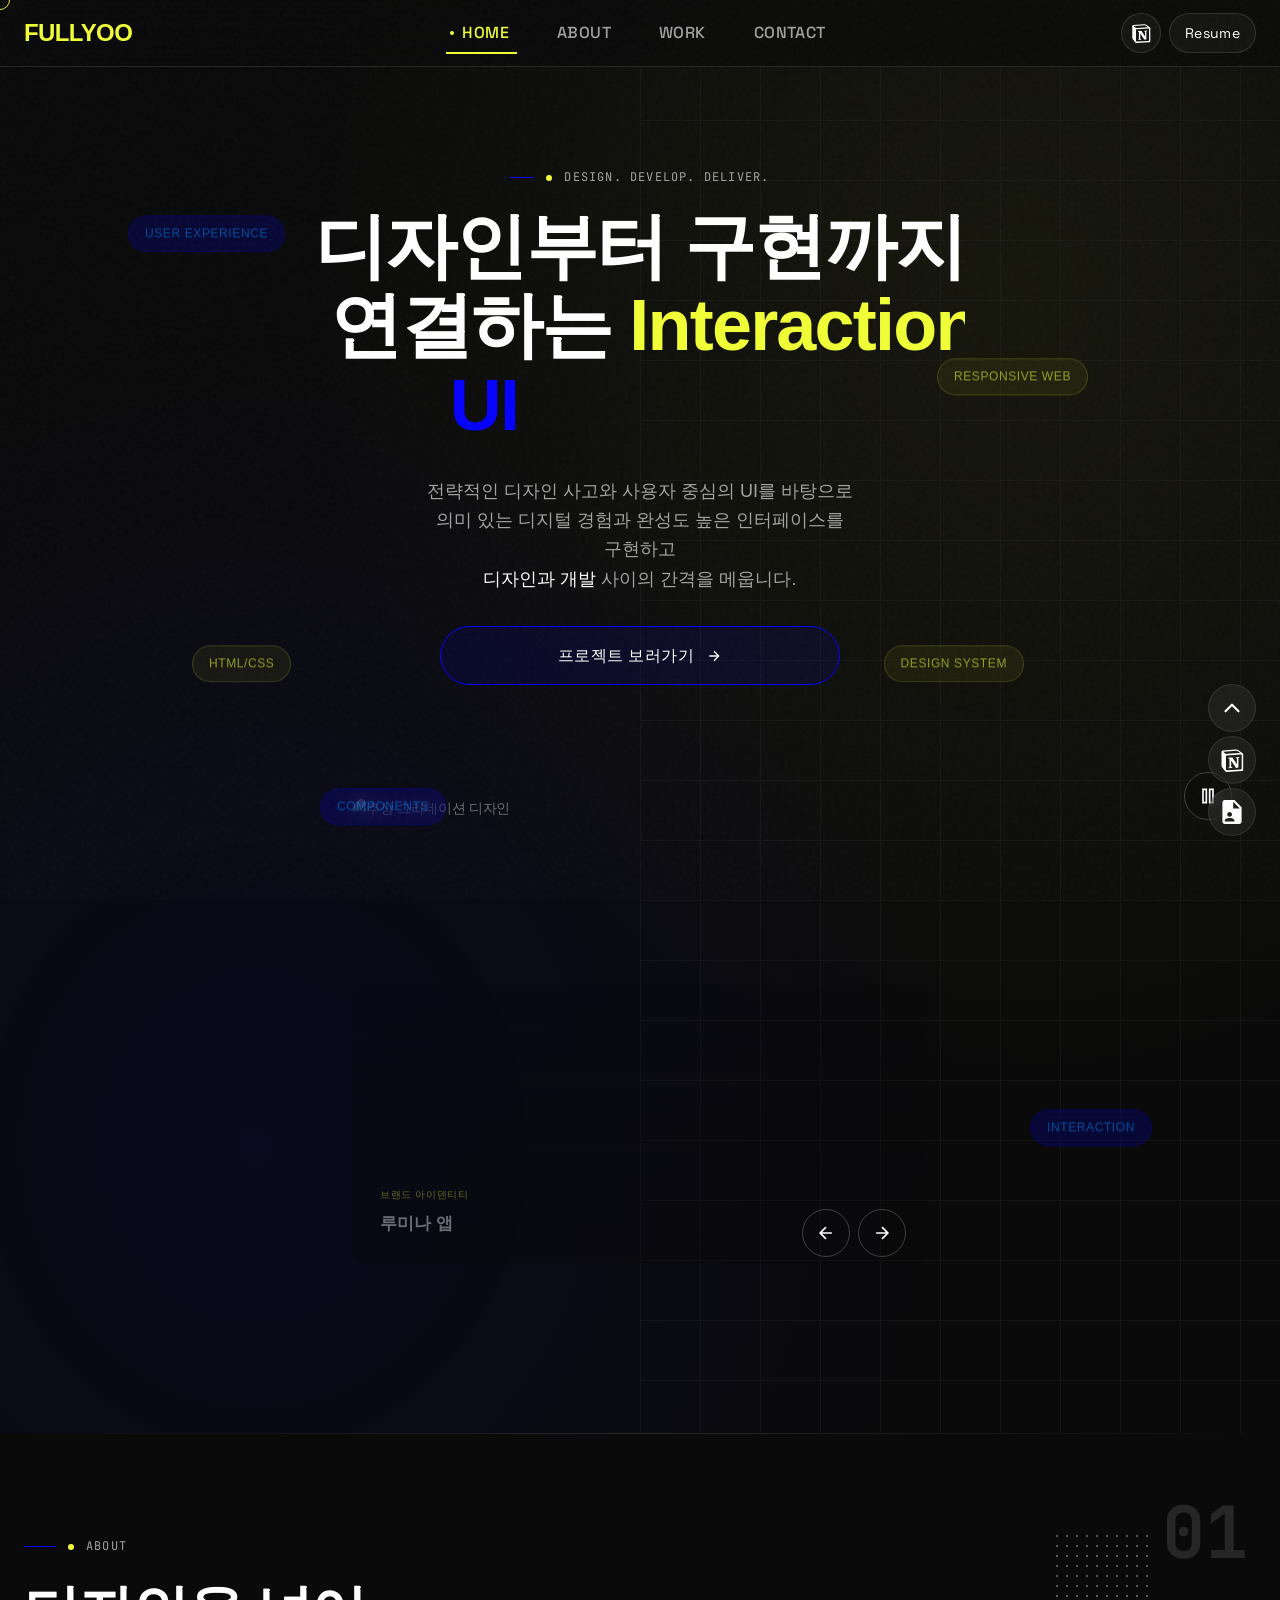
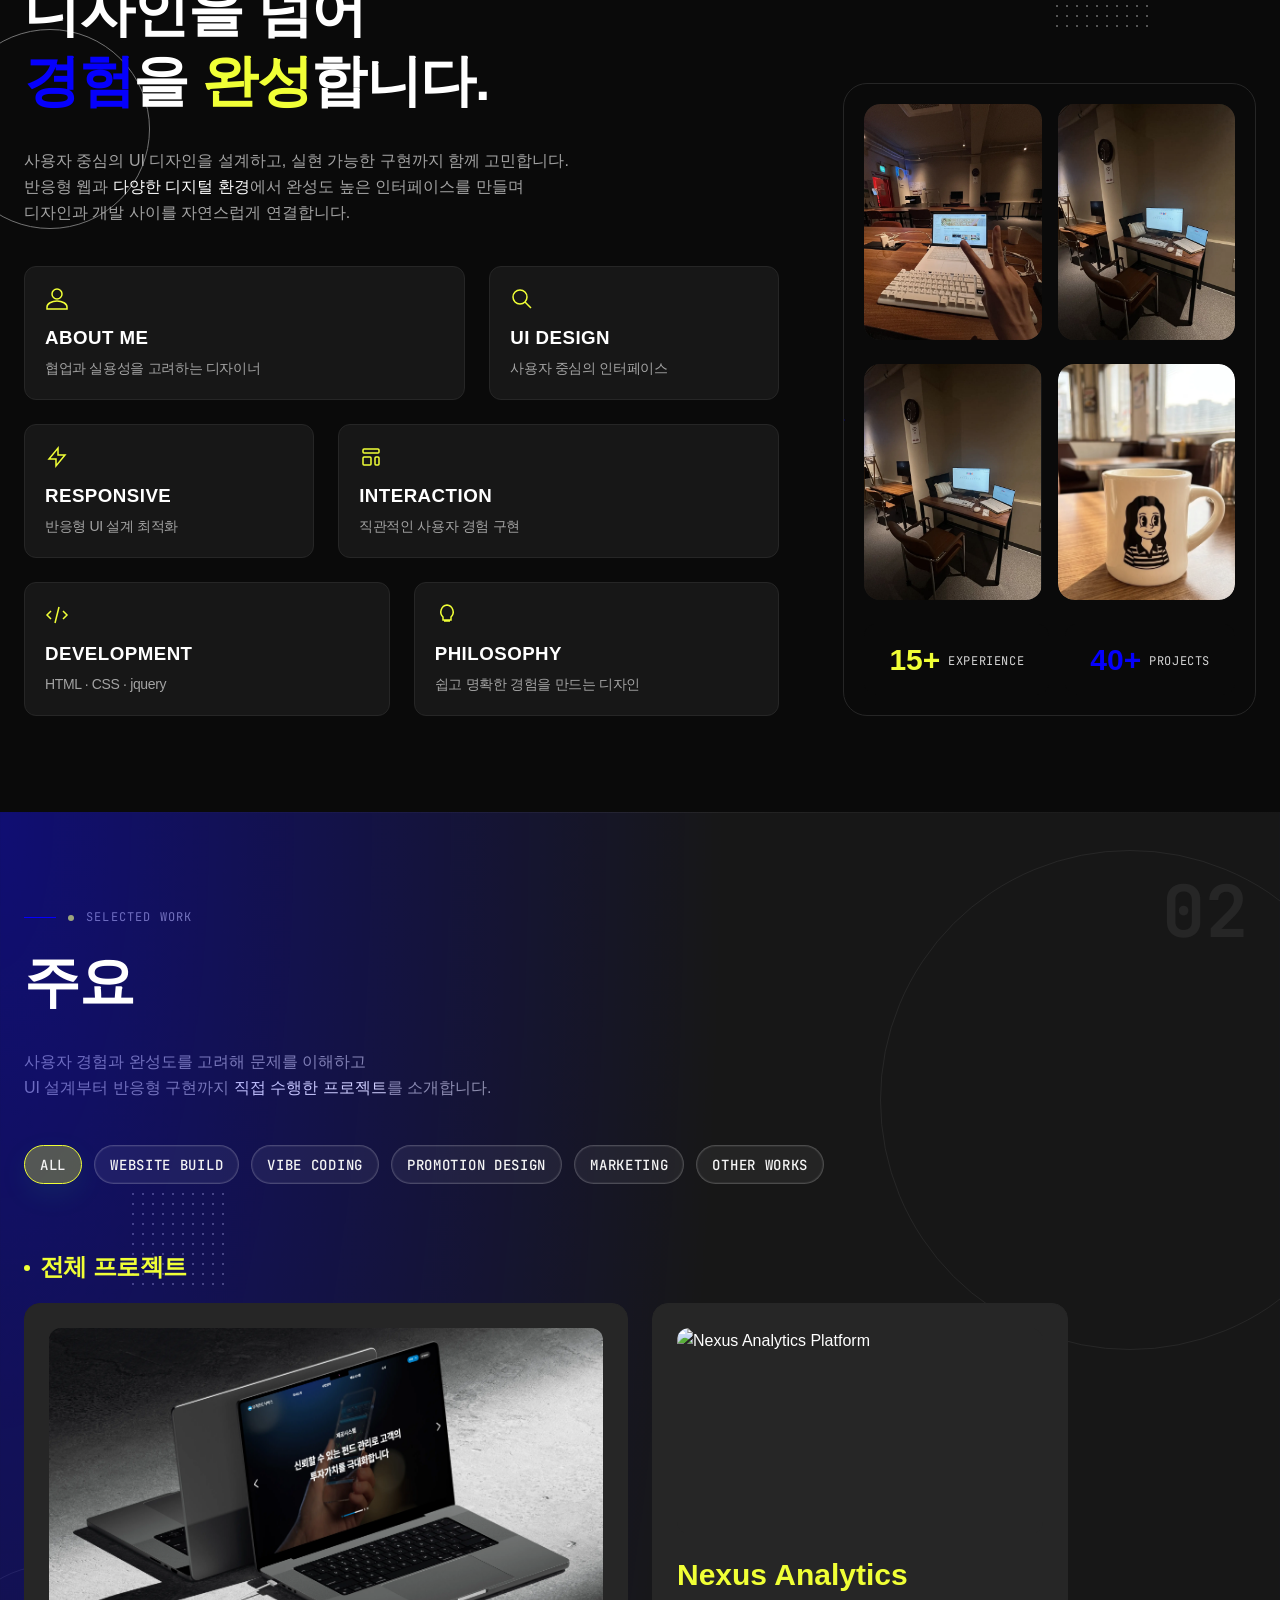
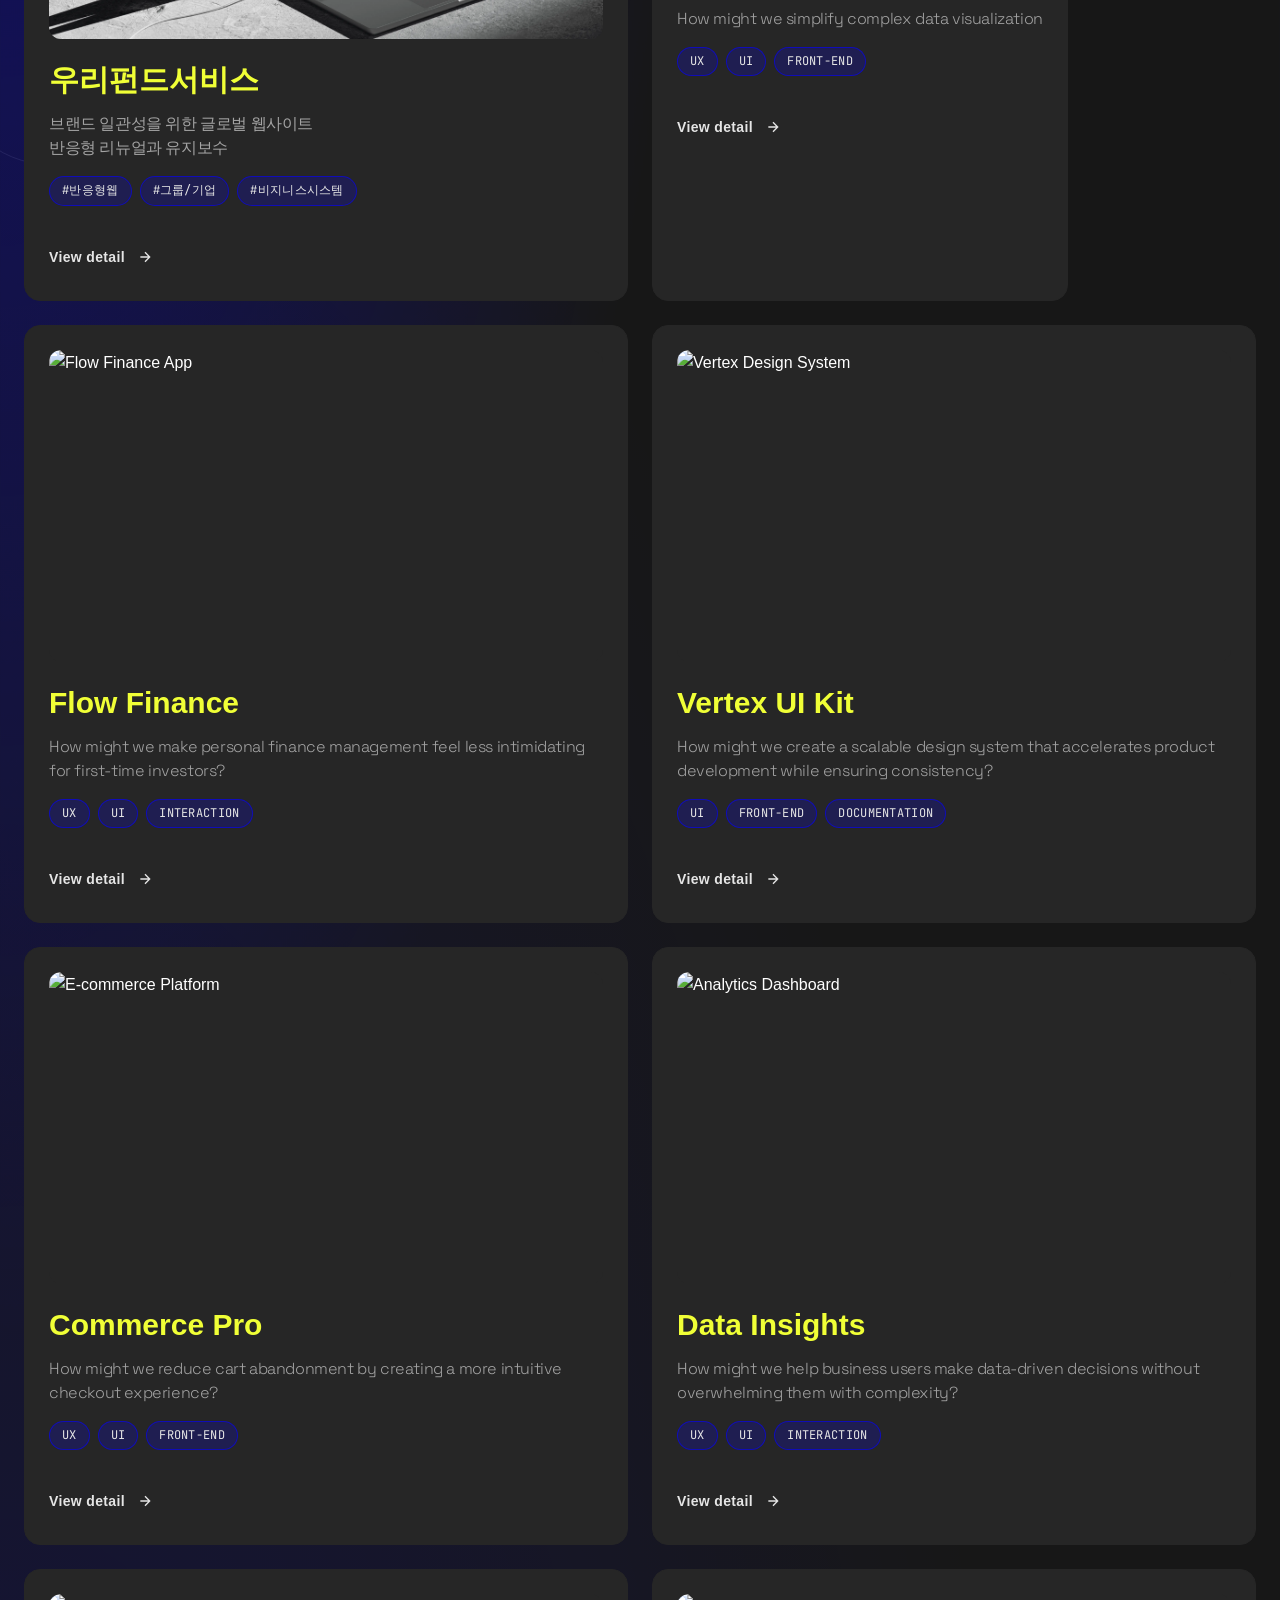
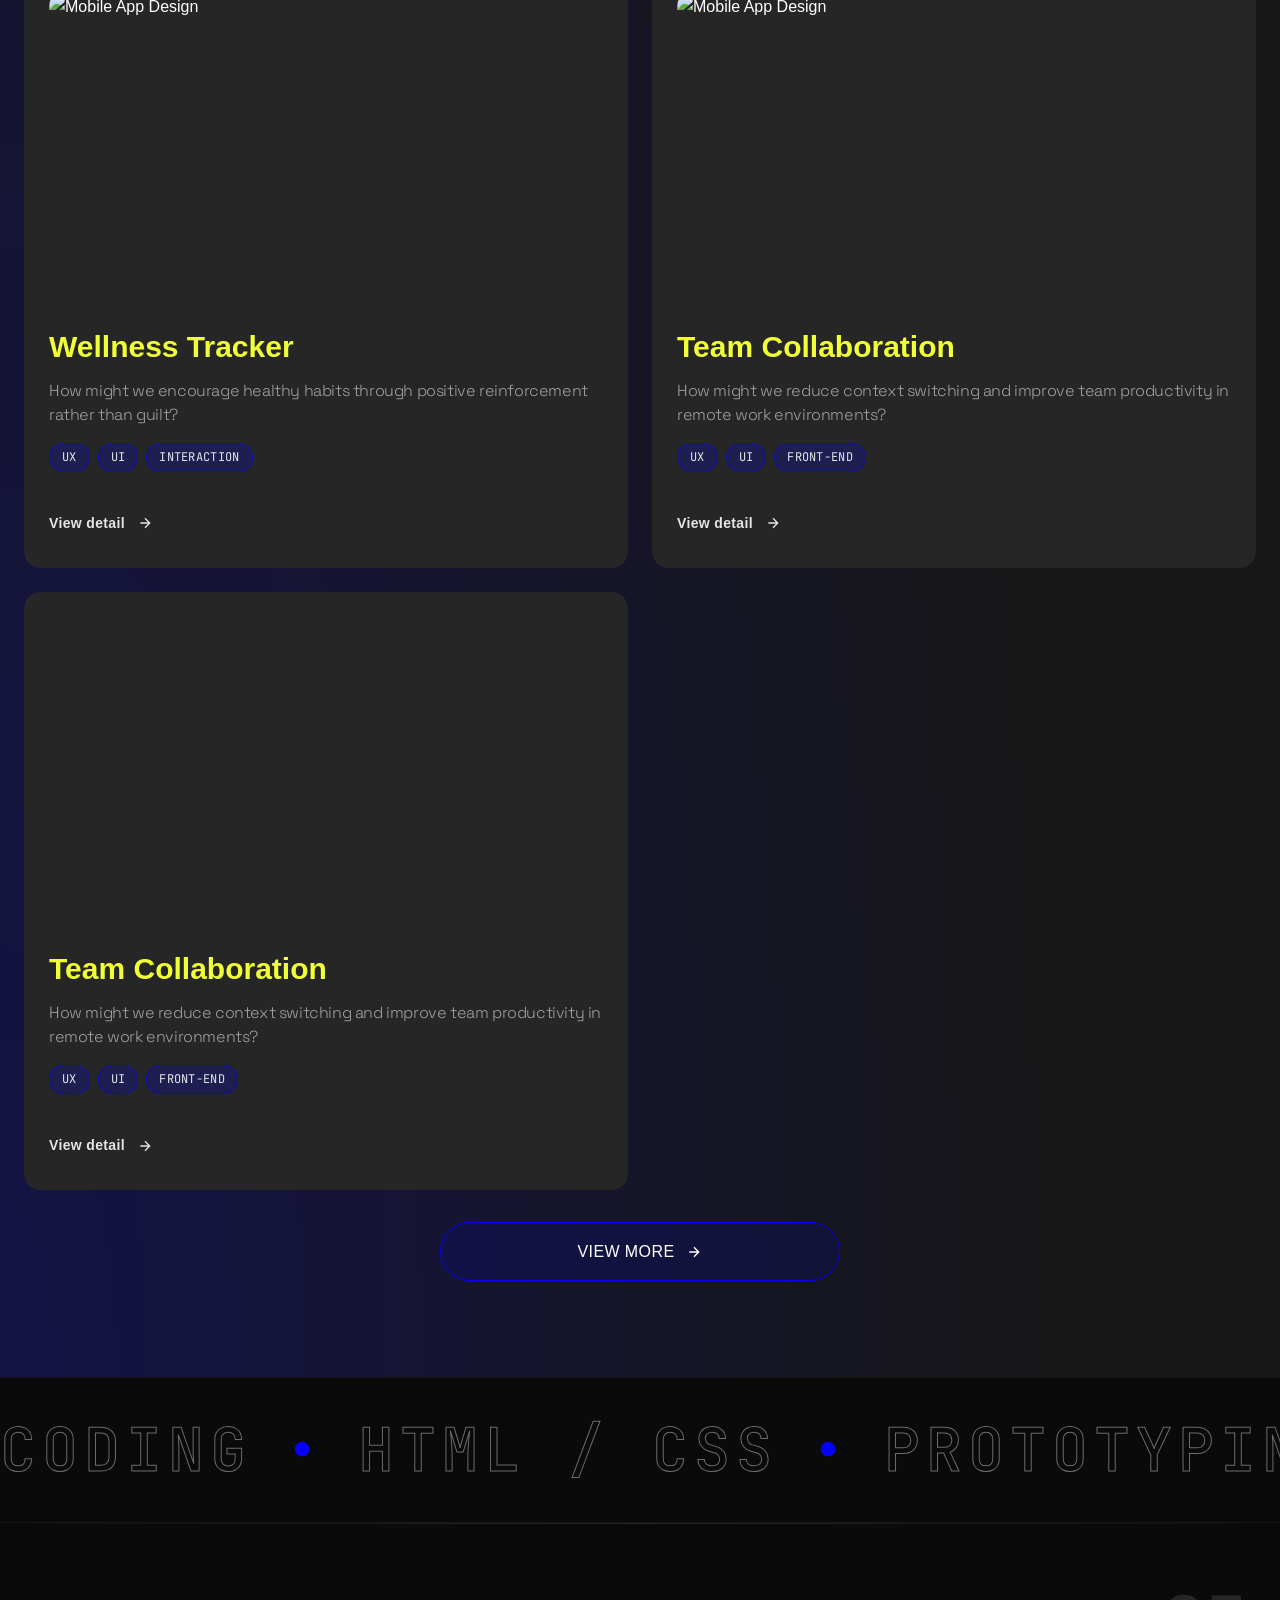
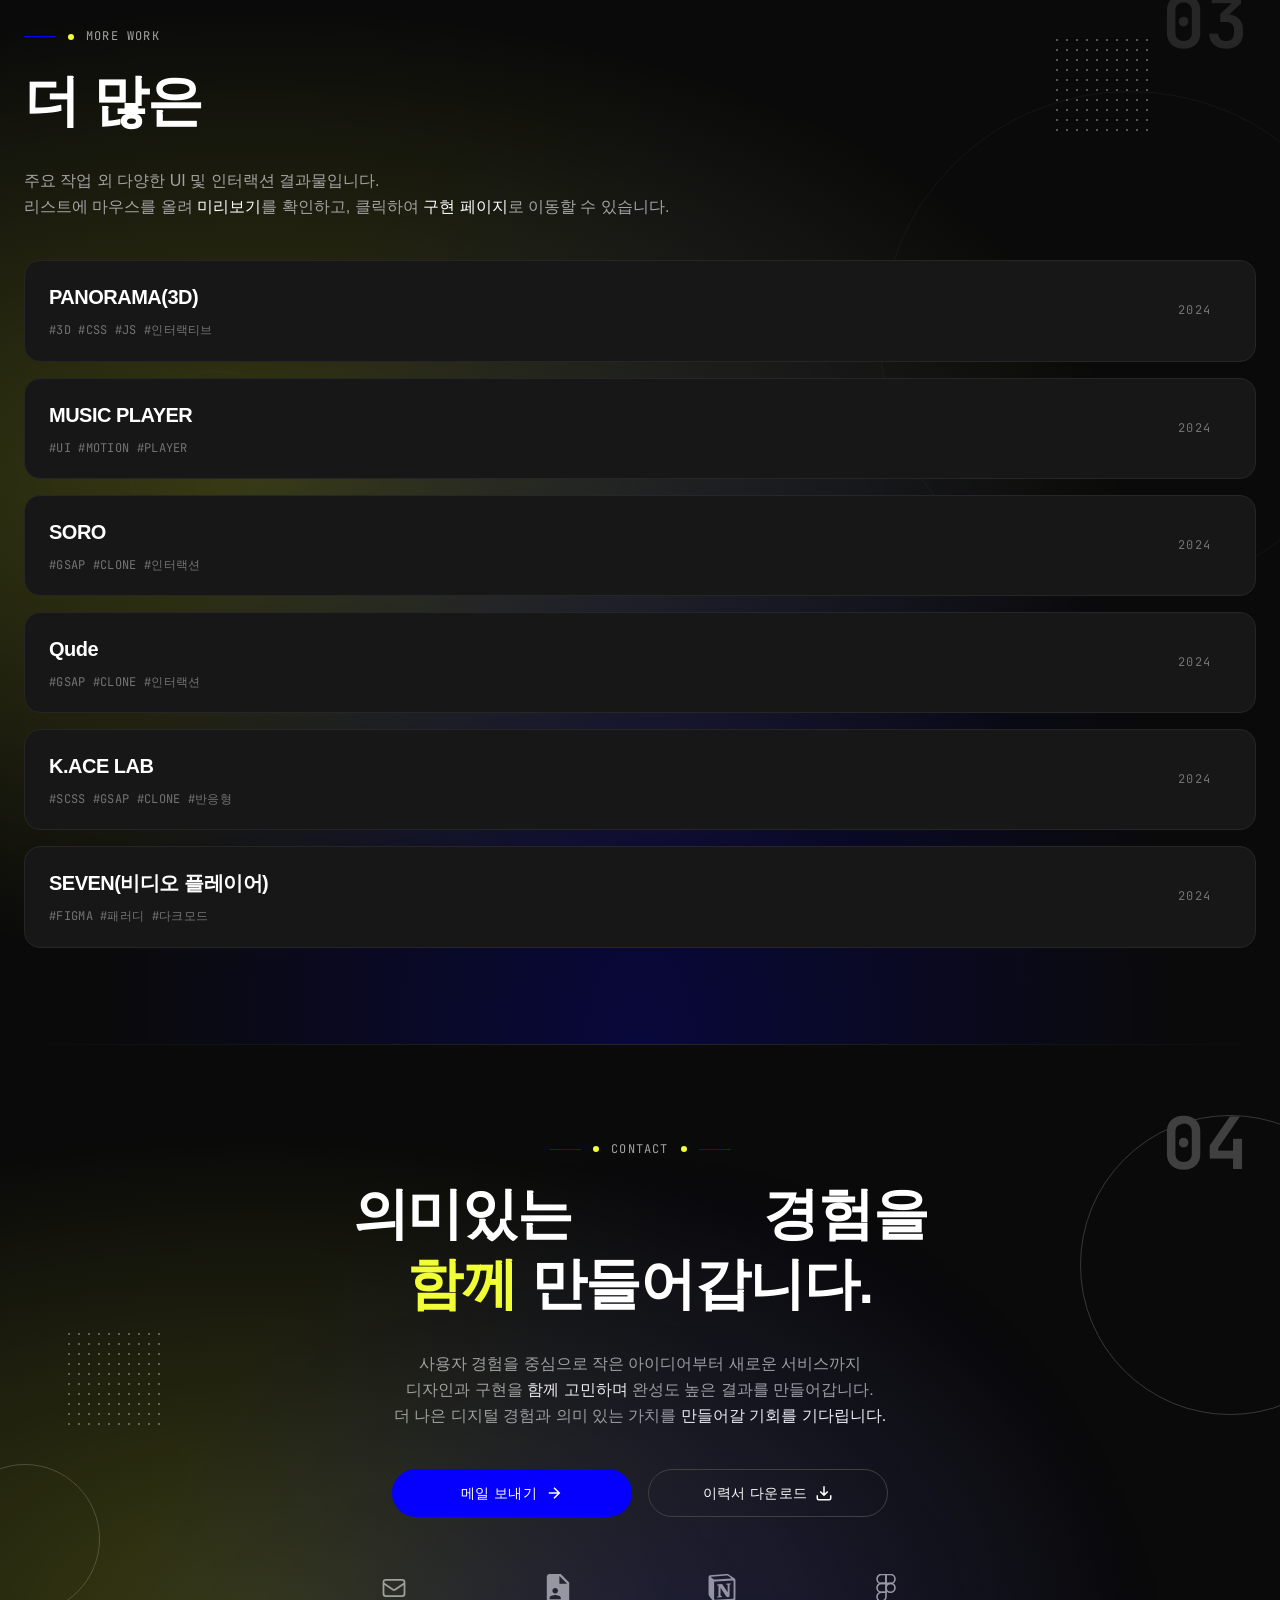
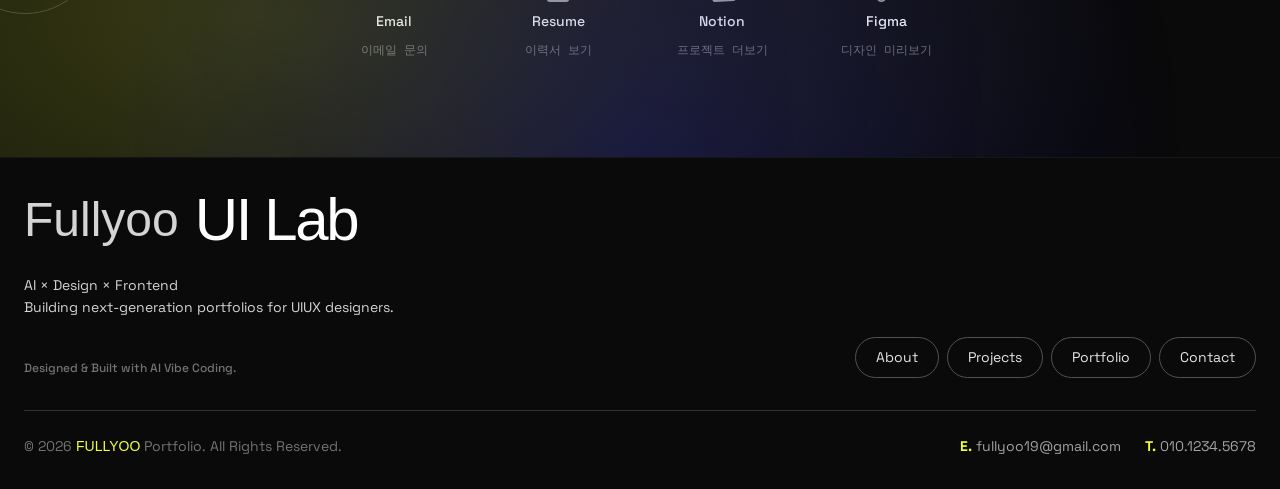
==== commit eb90c69a: "케이스스터디 큐알코드" ====
--- a/index.html
+++ b/index.html
@@ -1109,7 +1109,7 @@
             </div>
         </section>
 
-        <!-- Footer is shared through components/footer.html and injected by common.js. -->
+        <!-- 푸터는 components/footer.html을 통해 공유되며 common.js에 의해 삽입됩니다. -->
     </main>
 
     <!-- Floating Menu (탑 버튼, 노션) -->
--- a/assets/css/header.css
+++ b/assets/css/header.css
@@ -64,7 +64,7 @@
 }
 
 .header__logo-text {
-    font-family: var(--font-mono);
+    /* font-family: var(--font-mono); */
     font-size: var(--text-2xl);
     font-weight: var(--weight-bold);
     color: var(--color-light);
@@ -204,6 +204,7 @@
     padding: 0rem 1.5rem;
     border-radius: 999px;
     font-family: var(--font-mono);
+    font-family: var(--font-secondary);
     font-size: var(--text-sm);
     /* font-weight: var(--weight-medium); */
     /* text-transform: uppercase; */
@@ -230,6 +231,7 @@
     align-items: center;
     padding: var(--space-2);
     font-family: var(--font-mono);
+    font-family: var(--font-secondary);
     font-size: var(--text-base);
     font-weight: var(--weight-medium);
     color: var(--color-gray-400);
--- a/assets/css/footer.css
+++ b/assets/css/footer.css
@@ -30,19 +30,26 @@
 }
 
 .footer__top {
-    padding-bottom: var(--space-16);
+    padding-bottom: var(--space-8);
 }
 
 .footer__brand {
     display: flex;
     flex-direction: column;
     align-items: flex-start;
+}
+
+.footer__brand-logo {
+    display: flex;
+    align-items: center;
+    gap: var(--space-4);
 }
 
 .footer__brand-name {
     color: var(--color-gray-300);
     font-family: var(--font-primary);
-    font-size: clamp(2rem, 4vw, 3.5rem);
+    font-size: clamp(1.8rem, 4vw, 3.6rem);
+    font-size: clamp(3.6rem, 8vw, 4.8rem);
     font-weight: var(--weight-medium);
     line-height: 1;
 }
@@ -50,7 +57,7 @@
 .footer__brand-title {
     color: var(--color-light);
     font-family: var(--font-primary);
-    font-size: clamp(3.5rem, 8vw, 6rem);
+    font-size: clamp(3.6rem, 8vw, 6rem);
     font-weight: var(--weight-medium);
     letter-spacing: -0.04em;
     line-height: 1;
@@ -72,7 +79,7 @@
 }
 
 .footer__nav-link {
-    padding: var(--space-3) var(--space-5);
+    padding: var(--space-2) var(--space-5);
     border: 1px solid var(--color-gray-600);
     border-radius: var(--radius-full);
     color: var(--color-gray-200);
@@ -80,12 +87,14 @@
     text-decoration: none;
     text-transform: none;
     transition: color var(--duration-normal) var(--ease-out-expo), border-color var(--duration-normal) var(--ease-out-expo), background-color var(--duration-normal) var(--ease-out-expo);
+    transition: all var(--duration-normal) var(--ease-out-expo);
 }
 
 .footer__nav-link:hover {
     border-color: var(--color-accent);
     background: var(--color-accent);
     color: var(--color-dark);
+    transform: translateY(-2px);
 }
 
 .footer__bottom {
@@ -99,14 +108,15 @@
 }
 
 .footer__credit {
-    margin-top: var(--space-2);
-    color: var(--color-light);
-    font-size: var(--text-sm);
+    margin-top: var(--space-10);
+    color: var(--color-gray-500);
+    font-size: var(--text-xs);
     font-weight: var(--weight-medium);
     text-transform: none;
 }
 
 .footer__copyright-highlight {
+    font-family: var(--font-primary);
     color: var(--color-light);
     color: var(--color-primary);
     color: var(--color-accent);
@@ -150,24 +160,32 @@
     .footer__container {
         width: 100%;
     }
+
+    .footer__top {
+        gap: var(--space-8);
+    }
+
+    .footer__nav {
+        justify-content: flex-start;
+    }
+
+    .footer__top {
+        align-items: flex-start;
+        flex-direction: column;
+    }
 }
 
 /* Mobile */
 
 @media (max-width: 768px) {
-
-    .footer__top,
     .footer__bottom {
         align-items: flex-start;
         flex-direction: column;
-    }
-
-    .footer__top {
-        gap: var(--space-8);
-    }
-
-    .footer__nav {
-        justify-content: flex-start;
+        gap: var(--space-3);
+    }
+
+    .footer__credit {
+        margin-top: var(--space-6);
     }
 }
 
@@ -177,6 +195,10 @@
         gap: var(--space-2);
     }
 
+    .footer__brand-logo {
+        gap: var(--space-2);
+    }
+
     .footer__brand-title {
         font-size: 3.2rem;
     }
@@ -189,6 +211,11 @@
         font-size: var(--text-xs);
     }
 
+    .footer__nav-link {
+        font-size: var(--text-xs);
+        padding: var(--space-2) var(--space-4);
+    }
+
     .footer__copyright {
         font-size: var(--text-xs);
     }
--- a/assets/css/works.css
+++ b/assets/css/works.css
@@ -577,6 +577,7 @@
     font-family: var(--font-mono);
     font-size: var(--text-xs);
     color: var(--color-gray-200);
+    text-align: center;
     padding: var(--space-1) var(--space-3);
     border-radius: var(--radius-full);
     border: 1px solid;
